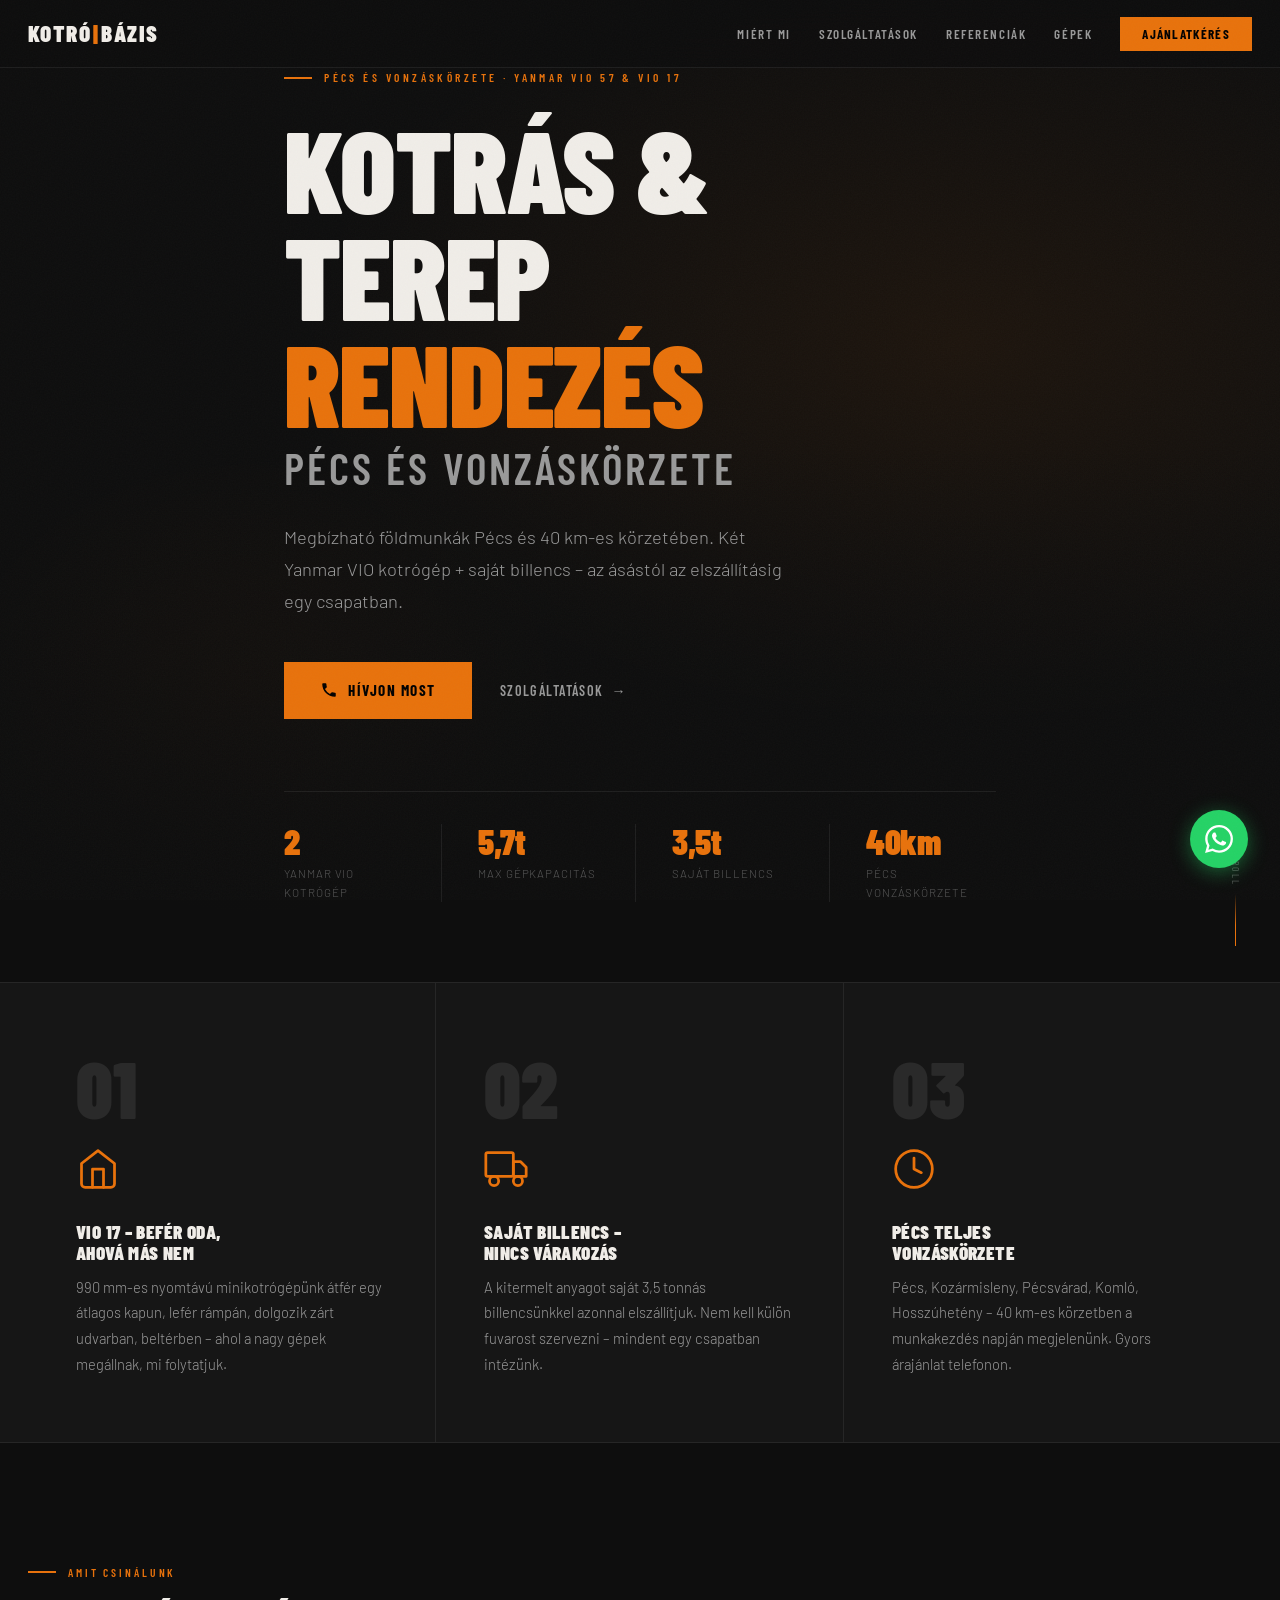
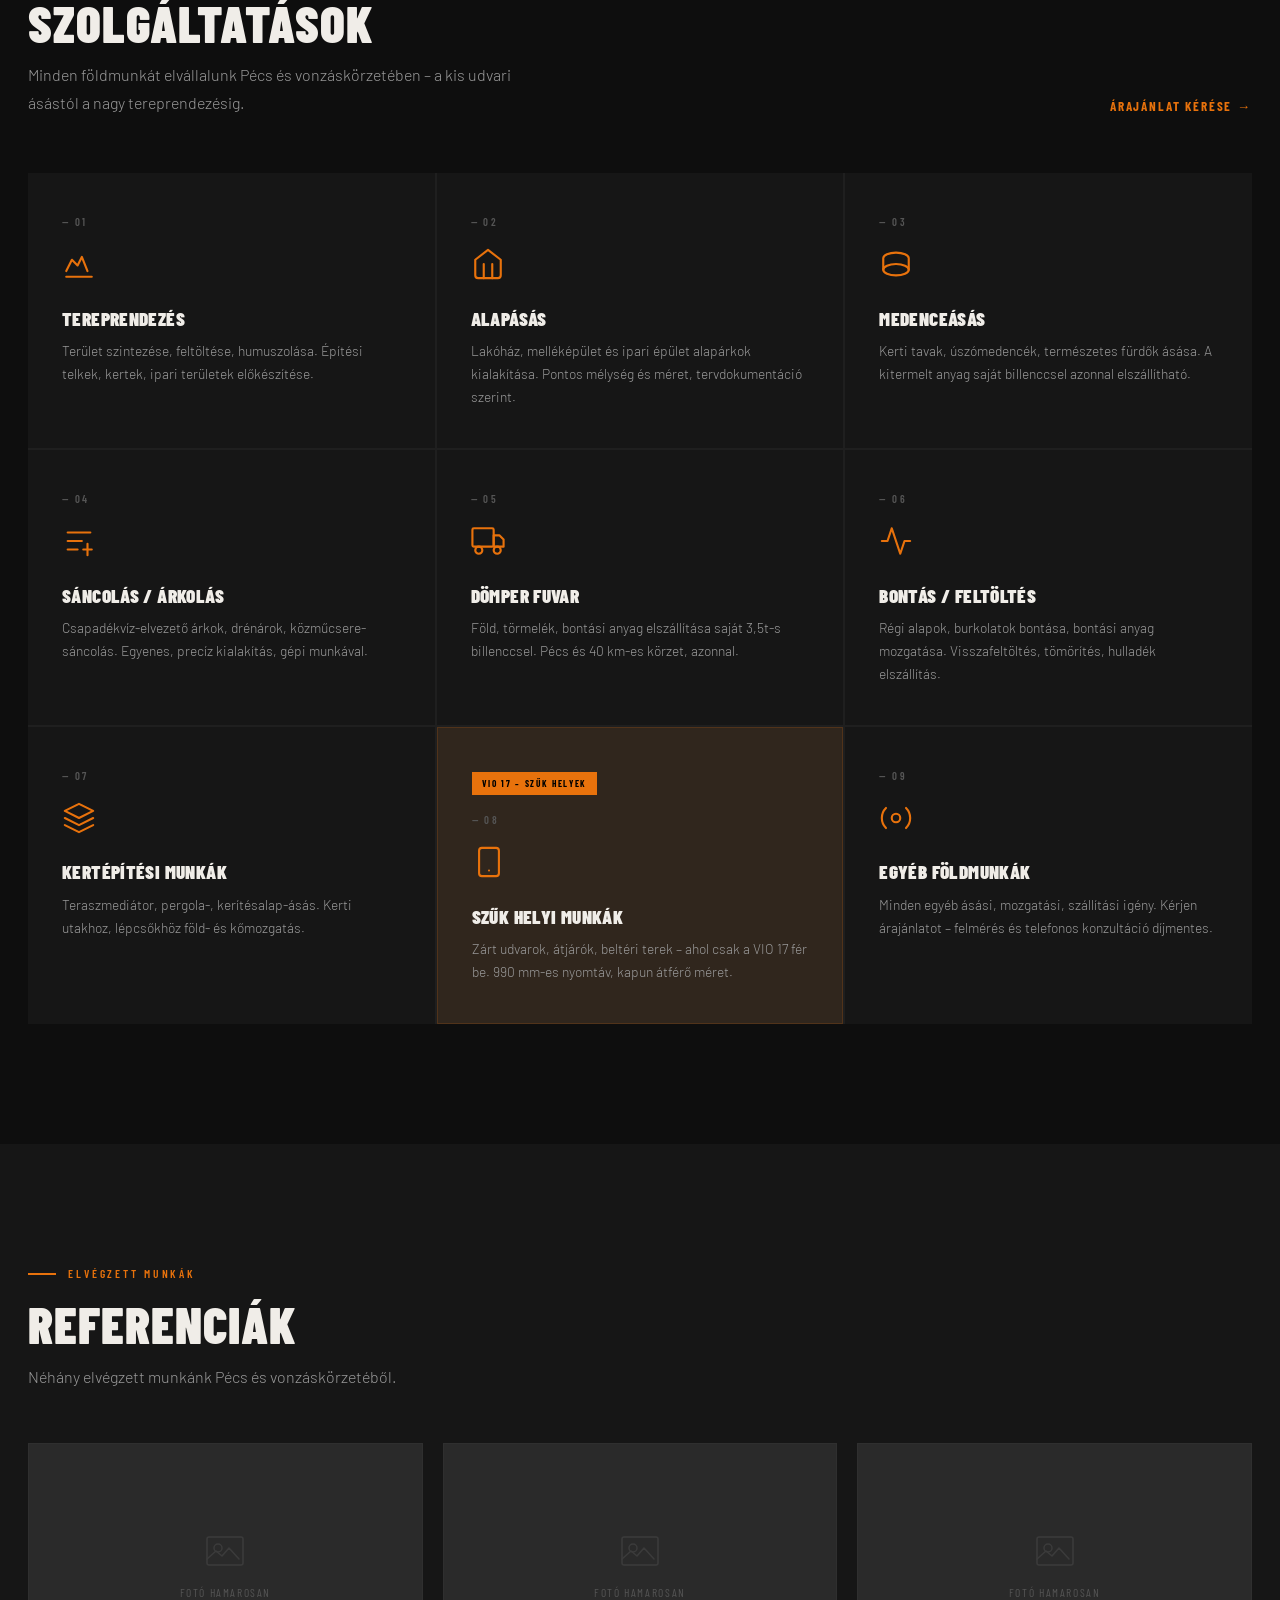
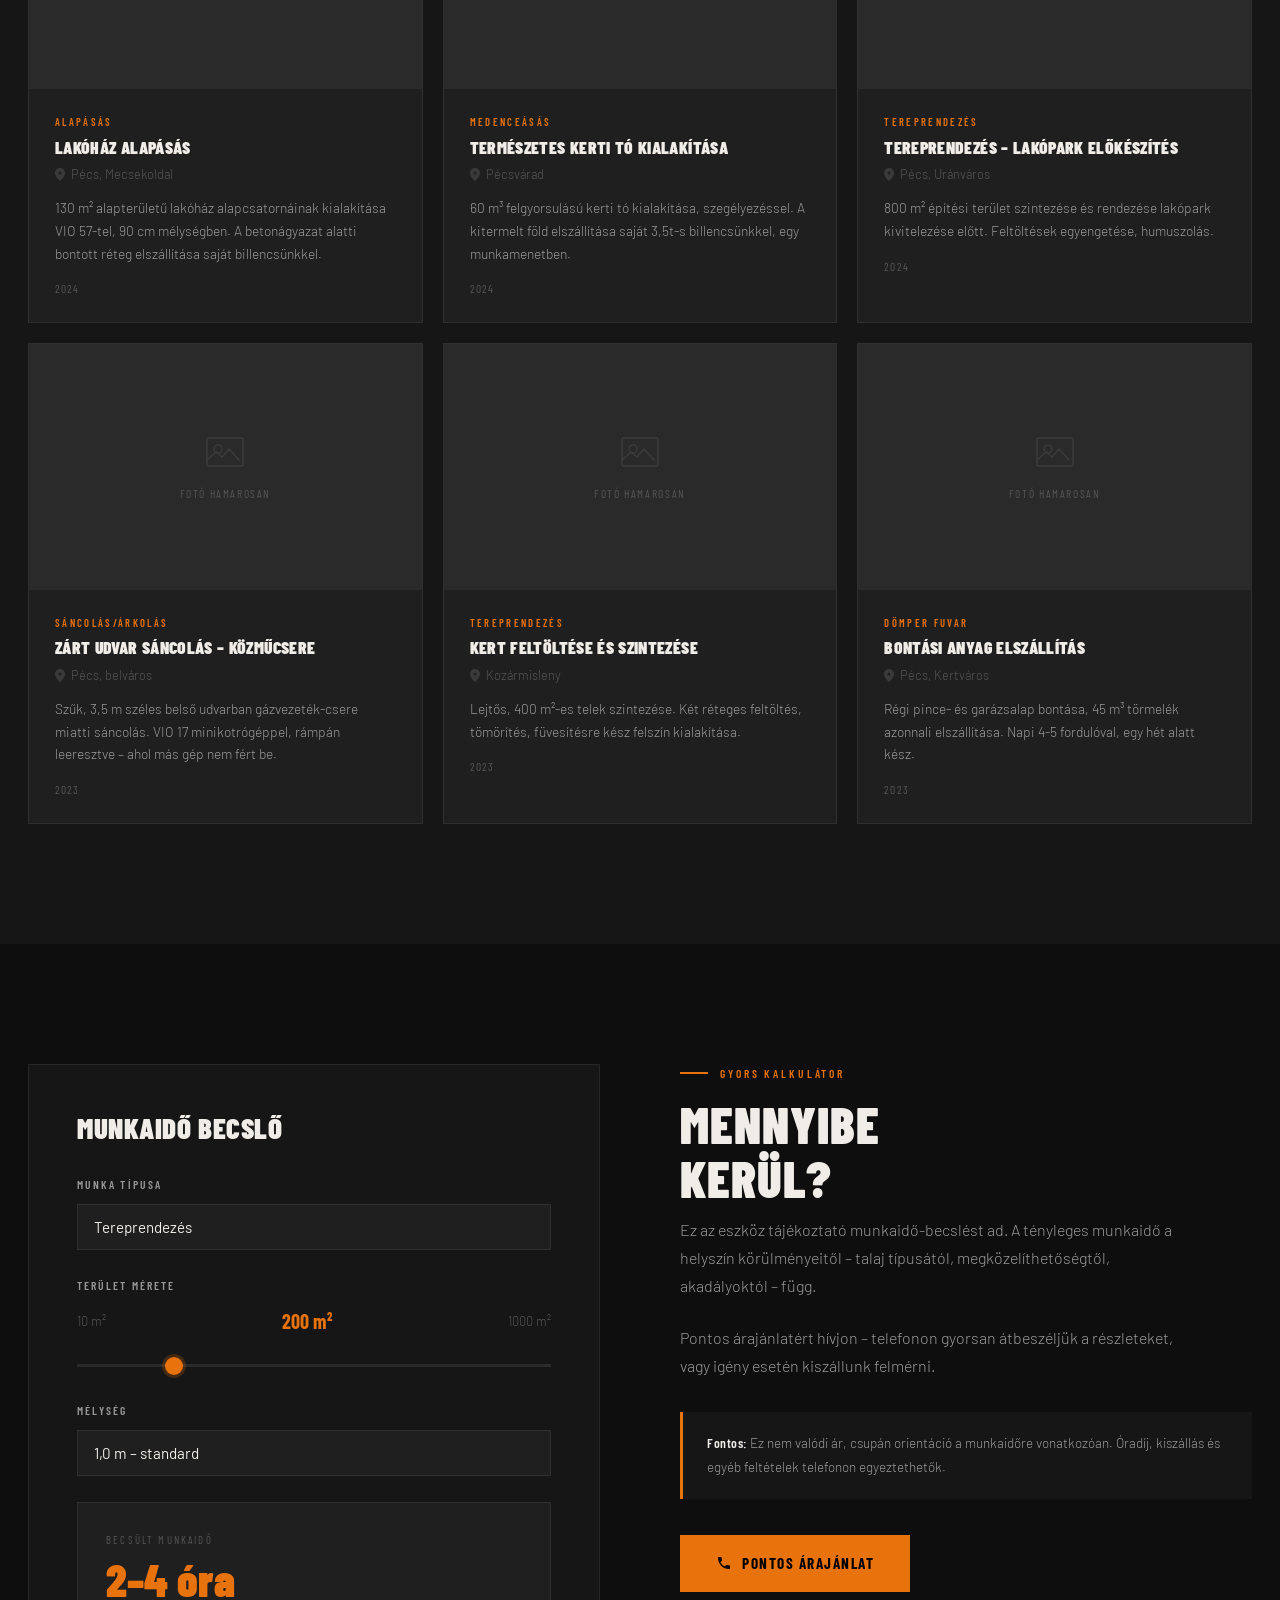
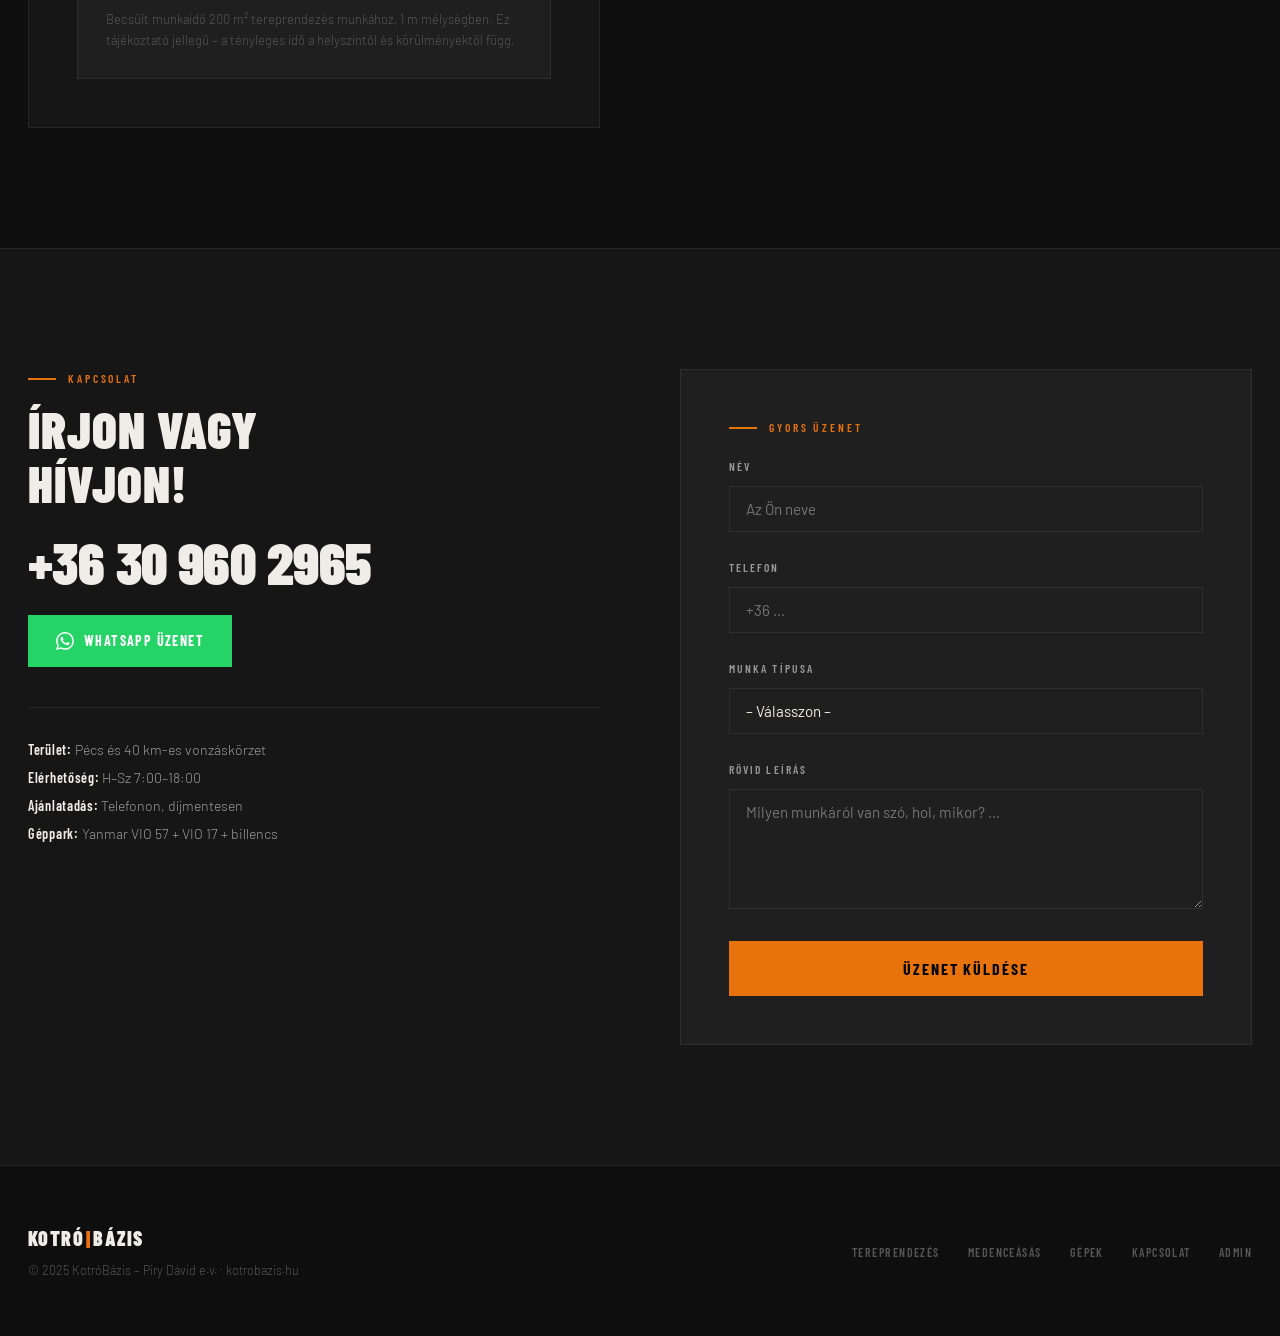
==== index.html @ 0a7df242 "initial" ====
<!DOCTYPE html>
<html lang="hu">
<head>
  <meta charset="UTF-8">
  <meta name="viewport" content="width=device-width, initial-scale=1.0">
  <title>KotróBázis – Földmunkák Pécs | Kotrás, Tereprendezés, Medenceásás</title>
  <meta name="description" content="KotróBázis – megbízható földmunkák Pécs és vonzáskörzetében. Kotrás, tereprendezés, medenceásás, alapásás Yanmar VIO 57 és VIO 17 géppel. Hívjon: +36 30 960 2965">
  <meta property="og:title" content="KotróBázis – Földmunkák Pécs">
  <meta property="og:description" content="Megbízható kotrás, tereprendezés és medenceásás Pécs és vonzáskörzetében. Saját gépparkkal, azonnali elszállítással.">
  <meta property="og:type" content="website">
  <meta property="og:url" content="https://kotrobazis.hu/">
  <link rel="canonical" href="https://kotrobazis.hu/">
  <link rel="stylesheet" href="css/style.css">
  <!-- JSON-LD LocalBusiness -->
  <script type="application/ld+json">
  {
    "@context": "https://schema.org",
    "@type": "LocalBusiness",
    "name": "KotróBázis",
    "description": "Megbízható földmunkák Pécs és vonzáskörzetében – kotrás, tereprendezés, medenceásás.",
    "url": "https://kotrobazis.hu",
    "telephone": "+36309602965",
    "email": "",
    "address": {
      "@type": "PostalAddress",
      "addressLocality": "Pécs",
      "addressCountry": "HU"
    },
    "areaServed": [
      { "@type": "City", "name": "Pécs" },
      { "@type": "City", "name": "Kozármisleny" },
      { "@type": "City", "name": "Pécsvárad" },
      { "@type": "City", "name": "Komló" }
    ],
    "priceRange": "$$",
    "openingHoursSpecification": {
      "@type": "OpeningHoursSpecification",
      "dayOfWeek": ["Monday","Tuesday","Wednesday","Thursday","Friday","Saturday"],
      "opens": "07:00",
      "closes": "18:00"
    }
  }
  </script>
</head>
<body>

<!-- ══ FLOATING WHATSAPP ══════════════════ -->
<a href="https://wa.me/36309602965" class="wa-float" target="_blank" rel="noopener" aria-label="WhatsApp üzenet">
  <svg viewBox="0 0 24 24" xmlns="http://www.w3.org/2000/svg">
    <path d="M17.472 14.382c-.297-.149-1.758-.867-2.03-.967-.273-.099-.471-.148-.67.15-.197.297-.767.966-.94 1.164-.173.199-.347.223-.644.075-.297-.15-1.255-.463-2.39-1.475-.883-.788-1.48-1.761-1.653-2.059-.173-.297-.018-.458.13-.606.134-.133.298-.347.446-.52.149-.174.198-.298.298-.497.099-.198.05-.371-.025-.52-.075-.149-.669-1.612-.916-2.207-.242-.579-.487-.5-.669-.51-.173-.008-.371-.01-.57-.01-.198 0-.52.074-.792.372-.272.297-1.04 1.016-1.04 2.479 0 1.462 1.065 2.875 1.213 3.074.149.198 2.096 3.2 5.077 4.487.709.306 1.262.489 1.694.625.712.227 1.36.195 1.871.118.571-.085 1.758-.719 2.006-1.413.248-.694.248-1.289.173-1.413-.074-.124-.272-.198-.57-.347m-5.421 7.403h-.004a9.87 9.87 0 01-5.031-1.378l-.361-.214-3.741.982.998-3.648-.235-.374a9.86 9.86 0 01-1.51-5.26c.001-5.45 4.436-9.884 9.888-9.884 2.64 0 5.122 1.03 6.988 2.898a9.825 9.825 0 012.893 6.994c-.003 5.45-4.437 9.884-9.885 9.884m8.413-18.297A11.815 11.815 0 0012.05 0C5.495 0 .16 5.335.157 11.892c0 2.096.547 4.142 1.588 5.945L.057 24l6.305-1.654a11.882 11.882 0 005.683 1.448h.005c6.554 0 11.89-5.335 11.893-11.893a11.821 11.821 0 00-3.48-8.413z"/>
  </svg>
</a>

<!-- ══ NAV ════════════════════════════════ -->
<nav class="nav" role="navigation">
  <div class="container nav__inner">
    <a href="index.html" class="nav__logo">KOTRÓ<span class="sep">|</span>BÁZIS</a>
    <ul class="nav__links">
      <li><a href="#miertmi">Miért mi</a></li>
      <li><a href="#szolgaltatasok">Szolgáltatások</a></li>
      <li><a href="#referenciak">Referenciák</a></li>
      <li><a href="gepek.html">Gépek</a></li>
      <li><a href="#kapcsolat" class="nav__cta">Ajánlatkérés</a></li>
    </ul>
    <button class="nav__burger" aria-label="Menü" aria-expanded="false">
      <span></span><span></span><span></span>
    </button>
  </div>
</nav>
<nav class="nav__mobile" aria-label="Mobilmenü">
  <a href="#miertmi">Miért mi</a>
  <a href="#szolgaltatasok">Szolgáltatások</a>
  <a href="#referenciak">Referenciák</a>
  <a href="gepek.html">Gépek</a>
  <a href="#kapcsolat" style="color:var(--orange)">Ajánlatkérés →</a>
</nav>

<!-- ══ HERO ═══════════════════════════════ -->
<section class="hero" id="hero">
  <div class="hero__bg"></div>
  <div class="hero__fade"></div>
  <div class="container">
    <div class="hero__content">
      <p class="hero__eyebrow">Pécs és vonzáskörzete · Yanmar VIO 57 &amp; VIO 17</p>
      <h1 class="hero__title">
        KOTRÁS &amp;<br>TEREP<em>RENDEZÉS</em>
        <span style="display:block;font-size:.38em;letter-spacing:.07em;color:var(--text-muted);margin-top:12px;font-weight:600">Pécs és vonzáskörzete</span>
      </h1>
      <p class="hero__sub">Megbízható földmunkák Pécs és 40 km-es körzetében. Két Yanmar VIO kotrógép + saját billencs – az ásástól az elszállításig egy csapatban.</p>
      <div class="hero__actions">
        <a href="tel:+36309602965" class="btn-primary">
          <svg width="18" height="18" viewBox="0 0 24 24" fill="currentColor"><path d="M6.62 10.79a15.053 15.053 0 006.59 6.59l2.2-2.2c.27-.27.67-.36 1.02-.24 1.12.37 2.33.57 3.57.57.55 0 1 .45 1 1V20c0 .55-.45 1-1 1-9.39 0-17-7.61-17-17 0-.55.45-1 1-1h3.5c.55 0 1 .45 1 1 0 1.25.2 2.45.57 3.57.11.35.03.74-.25 1.02l-2.2 2.2z"/></svg>
          Hívjon most
        </a>
        <a href="#szolgaltatasok" class="btn-ghost">Szolgáltatások <span class="arr">→</span></a>
      </div>
    </div>
    <div class="hero__stats reveal">
      <div class="hero__stat">
        <div class="hero__stat-val">2</div>
        <div class="hero__stat-label">Yanmar VIO kotrógép</div>
      </div>
      <div class="hero__stat">
        <div class="hero__stat-val">5,7t</div>
        <div class="hero__stat-label">Max gépkapacitás</div>
      </div>
      <div class="hero__stat">
        <div class="hero__stat-val">3,5t</div>
        <div class="hero__stat-label">Saját billencs</div>
      </div>
      <div class="hero__stat">
        <div class="hero__stat-val">40km</div>
        <div class="hero__stat-label">Pécs vonzáskörzete</div>
      </div>
    </div>
  </div>
  <div class="scroll-ind">
    <span class="scroll-ind__txt">Scroll</span>
    <div class="scroll-ind__line"></div>
  </div>
</section>

<!-- ══ MIÉRT MI ═══════════════════════════ -->
<section class="why" id="miertmi">
  <div class="container">
    <div class="why__grid">

      <div class="why__item reveal">
        <div class="why__accent"></div>
        <div class="why__num">01</div>
        <svg class="why__icon" viewBox="0 0 24 24" fill="none" stroke="currentColor" stroke-width="1.5" stroke-linecap="round" stroke-linejoin="round">
          <path d="M3 9l9-7 9 7v11a2 2 0 01-2 2H5a2 2 0 01-2-2z"/><polyline points="9 22 9 12 15 12 15 22"/>
        </svg>
        <h3 class="why__title">VIO 17 – befér oda,<br>ahová más nem</h3>
        <p class="why__text">990 mm-es nyomtávú minikotrógépünk átfér egy átlagos kapun, lefér rámpán, dolgozik zárt udvarban, beltérben – ahol a nagy gépek megállnak, mi folytatjuk.</p>
      </div>

      <div class="why__item reveal delay-2">
        <div class="why__accent"></div>
        <div class="why__num">02</div>
        <svg class="why__icon" viewBox="0 0 24 24" fill="none" stroke="currentColor" stroke-width="1.5" stroke-linecap="round" stroke-linejoin="round">
          <rect x="1" y="3" width="15" height="13" rx="1"/><path d="M16 8h4l3 3v5h-7V8z"/><circle cx="5.5" cy="18.5" r="2.5"/><circle cx="18.5" cy="18.5" r="2.5"/>
        </svg>
        <h3 class="why__title">Saját billencs –<br>nincs várakozás</h3>
        <p class="why__text">A kitermelt anyagot saját 3,5 tonnás billencsünkkel azonnal elszállítjuk. Nem kell külön fuvarost szervezni – mindent egy csapatban intézünk.</p>
      </div>

      <div class="why__item reveal delay-3">
        <div class="why__accent"></div>
        <div class="why__num">03</div>
        <svg class="why__icon" viewBox="0 0 24 24" fill="none" stroke="currentColor" stroke-width="1.5" stroke-linecap="round" stroke-linejoin="round">
          <circle cx="12" cy="12" r="10"/><polyline points="12 6 12 12 16 14"/>
        </svg>
        <h3 class="why__title">Pécs teljes<br>vonzáskörzete</h3>
        <p class="why__text">Pécs, Kozármisleny, Pécsvárad, Komló, Hosszúhetény – 40 km-es körzetben a munkakezdés napján megjelenünk. Gyors árajánlat telefonon.</p>
      </div>

    </div>
  </div>
</section>

<!-- ══ SZOLGÁLTATÁSOK ══════════════════════ -->
<section class="services" id="szolgaltatasok">
  <div class="container">
    <div class="services__head">
      <div>
        <p class="eyebrow">Amit csinálunk</p>
        <h2 class="section-title">Szolgáltatások</h2>
        <p class="section-sub">Minden földmunkát elvállalunk Pécs és vonzáskörzetében – a kis udvari ásástól a nagy tereprendezésig.</p>
      </div>
      <a href="#kapcsolat" class="link-arrow">Árajánlat kérése →</a>
    </div>
    <div class="services__grid">

      <!-- 1 -->
      <div class="svc-card reveal delay-1">
        <div class="svc-num">— 01</div>
        <svg class="svc-icon" viewBox="0 0 24 24" fill="none" stroke="currentColor" stroke-width="1.5" stroke-linecap="round" stroke-linejoin="round">
          <path d="M3 17l4-8 4 4 3-6 4 10"/><line x1="3" y1="21" x2="21" y2="21"/>
        </svg>
        <h3 class="svc-title"><a href="tereprendezes.html" style="text-decoration:none;color:inherit">Tereprendezés</a></h3>
        <p class="svc-desc">Terület szintezése, feltöltése, humuszolása. Építési telkek, kertek, ipari területek előkészítése.</p>
      </div>

      <!-- 2 -->
      <div class="svc-card reveal delay-2">
        <div class="svc-num">— 02</div>
        <svg class="svc-icon" viewBox="0 0 24 24" fill="none" stroke="currentColor" stroke-width="1.5" stroke-linecap="round" stroke-linejoin="round">
          <path d="M3 9l9-7 9 7v11a2 2 0 01-2 2H5a2 2 0 01-2-2z"/>
          <line x1="9" y1="22" x2="9" y2="12"/><line x1="15" y1="22" x2="15" y2="12"/>
        </svg>
        <h3 class="svc-title">Alapásás</h3>
        <p class="svc-desc">Lakóház, melléképület és ipari épület alapárkok kialakítása. Pontos mélység és méret, tervdokumentáció szerint.</p>
      </div>

      <!-- 3 -->
      <div class="svc-card reveal delay-3">
        <div class="svc-num">— 03</div>
        <svg class="svc-icon" viewBox="0 0 24 24" fill="none" stroke="currentColor" stroke-width="1.5" stroke-linecap="round" stroke-linejoin="round">
          <ellipse cx="12" cy="16" rx="9" ry="4"/>
          <path d="M3 16V8c0-2.21 4.03-4 9-4s9 1.79 9 4v8"/>
        </svg>
        <h3 class="svc-title"><a href="medenceasas.html" style="text-decoration:none;color:inherit">Medenceásás</a></h3>
        <p class="svc-desc">Kerti tavak, úszómedencék, természetes fürdők ásása. A kitermelt anyag saját billenccsel azonnal elszállítható.</p>
      </div>

      <!-- 4 -->
      <div class="svc-card reveal delay-1">
        <div class="svc-num">— 04</div>
        <svg class="svc-icon" viewBox="0 0 24 24" fill="none" stroke="currentColor" stroke-width="1.5" stroke-linecap="round" stroke-linejoin="round">
          <path d="M4 6h16M4 12h10M4 18h7"/>
          <line x1="18" y1="14" x2="18" y2="22"/>
          <line x1="15" y1="18" x2="21" y2="18"/>
        </svg>
        <h3 class="svc-title">Sáncolás / árkolás</h3>
        <p class="svc-desc">Csapadékvíz-elvezető árkok, drénárok, közműcsere-sáncolás. Egyenes, precíz kialakítás, gépi munkával.</p>
      </div>

      <!-- 5 -->
      <div class="svc-card reveal delay-2">
        <div class="svc-num">— 05</div>
        <svg class="svc-icon" viewBox="0 0 24 24" fill="none" stroke="currentColor" stroke-width="1.5" stroke-linecap="round" stroke-linejoin="round">
          <rect x="1" y="3" width="15" height="13" rx="1"/>
          <path d="M16 8h4l3 3v5h-7V8z"/>
          <circle cx="5.5" cy="18.5" r="2.5"/>
          <circle cx="18.5" cy="18.5" r="2.5"/>
        </svg>
        <h3 class="svc-title">Dömper fuvar</h3>
        <p class="svc-desc">Föld, törmelék, bontási anyag elszállítása saját 3,5t-s billenccsel. Pécs és 40 km-es körzet, azonnal.</p>
      </div>

      <!-- 6 -->
      <div class="svc-card reveal delay-3">
        <div class="svc-num">— 06</div>
        <svg class="svc-icon" viewBox="0 0 24 24" fill="none" stroke="currentColor" stroke-width="1.5" stroke-linecap="round" stroke-linejoin="round">
          <polyline points="22 12 18 12 15 21 9 3 6 12 2 12"/>
        </svg>
        <h3 class="svc-title">Bontás / feltöltés</h3>
        <p class="svc-desc">Régi alapok, burkolatok bontása, bontási anyag mozgatása. Visszafeltöltés, tömörítés, hulladék elszállítás.</p>
      </div>

      <!-- 7 -->
      <div class="svc-card reveal delay-1">
        <div class="svc-num">— 07</div>
        <svg class="svc-icon" viewBox="0 0 24 24" fill="none" stroke="currentColor" stroke-width="1.5" stroke-linecap="round" stroke-linejoin="round">
          <path d="M12 2L2 7l10 5 10-5-10-5z"/>
          <path d="M2 17l10 5 10-5M2 12l10 5 10-5"/>
        </svg>
        <h3 class="svc-title">Kertépítési munkák</h3>
        <p class="svc-desc">Teraszmediátor, pergola-, kerítésalap-ásás. Kerti utakhoz, lépcsőkhöz föld- és kőmozgatás.</p>
      </div>

      <!-- 8 – KIEMELT -->
      <div class="svc-card svc-card--hl reveal delay-2">
        <div class="svc-badge">VIO 17 – szűk helyek</div>
        <div class="svc-num">— 08</div>
        <svg class="svc-icon" viewBox="0 0 24 24" fill="none" stroke="currentColor" stroke-width="1.5" stroke-linecap="round" stroke-linejoin="round">
          <rect x="5" y="2" width="14" height="20" rx="2"/>
          <line x1="12" y1="18" x2="12" y2="18"/>
        </svg>
        <h3 class="svc-title">Szűk helyi munkák</h3>
        <p class="svc-desc">Zárt udvarok, átjárók, beltéri terek – ahol csak a VIO 17 fér be. 990 mm-es nyomtáv, kapun átférő méret.</p>
      </div>

      <!-- 9 -->
      <div class="svc-card reveal delay-3">
        <div class="svc-num">— 09</div>
        <svg class="svc-icon" viewBox="0 0 24 24" fill="none" stroke="currentColor" stroke-width="1.5" stroke-linecap="round" stroke-linejoin="round">
          <circle cx="12" cy="12" r="3"/>
          <path d="M19.07 4.93a10 10 0 010 14.14M4.93 4.93a10 10 0 000 14.14"/>
        </svg>
        <h3 class="svc-title">Egyéb földmunkák</h3>
        <p class="svc-desc">Minden egyéb ásási, mozgatási, szállítási igény. Kérjen árajánlatot – felmérés és telefonos konzultáció díjmentes.</p>
      </div>

    </div>
  </div>
</section>

<!-- ══ REFERENCIÁK ════════════════════════ -->
<section class="refs" id="referenciak">
  <div class="container">
    <div class="refs__head">
      <div>
        <p class="eyebrow">Elvégzett munkák</p>
        <h2 class="section-title">Referenciák</h2>
        <p class="section-sub">Néhány elvégzett munkánk Pécs és vonzáskörzetéből.</p>
      </div>
    </div>
    <div class="refs__grid" id="ref-grid">
      <!-- JS tölti be a data/references.json alapján -->
    </div>
  </div>
</section>

<!-- ══ ÁRBECSLŐ ═══════════════════════════ -->
<section class="estimator" id="arbecslo">
  <div class="container">
    <div class="estimator__inner">
      <div class="estimator__form reveal">
        <h2 class="est-title">Munkaidő becslő</h2>
        <div class="form-group">
          <label class="form-label" for="est-type">Munka típusa</label>
          <select class="form-ctrl" id="est-type">
            <option>Tereprendezés</option>
            <option>Alapásás</option>
            <option>Medenceásás</option>
            <option>Sáncolás/árkolás</option>
            <option>Dömper fuvar</option>
            <option>Bontás/feltöltés</option>
            <option>Kertépítési munkák</option>
            <option>Szűk helyi munkák</option>
            <option>Egyéb földmunkák</option>
          </select>
        </div>
        <div class="form-group">
          <label class="form-label" for="est-area">Terület mérete</label>
          <div class="slider-row">
            <span style="font-size:.8rem;color:var(--text-dim);font-weight:300">10 m²</span>
            <span class="slider-val" id="est-area-val">200 m²</span>
            <span style="font-size:.8rem;color:var(--text-dim);font-weight:300">1000 m²</span>
          </div>
          <input type="range" id="est-area" min="10" max="1000" value="200" step="10">
        </div>
        <div class="form-group">
          <label class="form-label" for="est-depth">Mélység</label>
          <select class="form-ctrl" id="est-depth">
            <option value="0.5">0,5 m – sekély</option>
            <option value="1" selected>1,0 m – standard</option>
            <option value="1.5">1,5 m – közepes</option>
            <option value="2">2,0 m – mély</option>
            <option value="2.5">2,5 m – nagyon mély</option>
            <option value="3">3,0 m – maximum</option>
          </select>
        </div>
        <div class="est-result">
          <div class="est-result-lbl">Becsült munkaidő</div>
          <div class="est-result-val" id="est-result">–</div>
          <p class="est-result-note" id="est-note">Adja meg a paramétereket a becsléshez.</p>
        </div>
      </div>
      <div class="est-info reveal delay-2">
        <p class="eyebrow">Gyors kalkulátor</p>
        <h2 class="section-title">Mennyibe<br>kerül?</h2>
        <p class="section-sub" style="margin-bottom:24px">Ez az eszköz tájékoztató munkaidő-becslést ad. A tényleges munkaidő a helyszín körülményeitől – talaj típusától, megközelíthetőségtől, akadályoktól – függ.</p>
        <p class="section-sub">Pontos árajánlatért hívjon – telefonon gyorsan átbeszéljük a részleteket, vagy igény esetén kiszállunk felmérni.</p>
        <div class="est-disclaimer">
          <strong>Fontos:</strong> Ez nem valódi ár, csupán orientáció a munkaidőre vonatkozóan. Óradíj, kiszállás és egyéb feltételek telefonon egyeztethetők.
        </div>
        <div style="margin-top:36px">
          <a href="tel:+36309602965" class="btn-primary">
            <svg width="16" height="16" viewBox="0 0 24 24" fill="currentColor"><path d="M6.62 10.79a15.053 15.053 0 006.59 6.59l2.2-2.2c.27-.27.67-.36 1.02-.24 1.12.37 2.33.57 3.57.57.55 0 1 .45 1 1V20c0 .55-.45 1-1 1-9.39 0-17-7.61-17-17 0-.55.45-1 1-1h3.5c.55 0 1 .45 1 1 0 1.25.2 2.45.57 3.57.11.35.03.74-.25 1.02l-2.2 2.2z"/></svg>
            Pontos árajánlat
          </a>
        </div>
      </div>
    </div>
  </div>
</section>

<!-- ══ KAPCSOLAT ══════════════════════════ -->
<section class="contact" id="kapcsolat">
  <div class="container">
    <div class="contact__inner">
      <div class="reveal">
        <p class="eyebrow">Kapcsolat</p>
        <h2 class="section-title">Írjon vagy<br>hívjon!</h2>
        <a href="tel:+36309602965" class="contact__phone">+36 30 960 2965</a>
        <a href="https://wa.me/36309602965" class="contact__wa" target="_blank" rel="noopener">
          <svg width="18" height="18" viewBox="0 0 24 24" fill="currentColor"><path d="M17.472 14.382c-.297-.149-1.758-.867-2.03-.967-.273-.099-.471-.148-.67.15-.197.297-.767.966-.94 1.164-.173.199-.347.223-.644.075-.297-.15-1.255-.463-2.39-1.475-.883-.788-1.48-1.761-1.653-2.059-.173-.297-.018-.458.13-.606.134-.133.298-.347.446-.52.149-.174.198-.298.298-.497.099-.198.05-.371-.025-.52-.075-.149-.669-1.612-.916-2.207-.242-.579-.487-.5-.669-.51-.173-.008-.371-.01-.57-.01-.198 0-.52.074-.792.372-.272.297-1.04 1.016-1.04 2.479 0 1.462 1.065 2.875 1.213 3.074.149.198 2.096 3.2 5.077 4.487.709.306 1.262.489 1.694.625.712.227 1.36.195 1.871.118.571-.085 1.758-.719 2.006-1.413.248-.694.248-1.289.173-1.413-.074-.124-.272-.198-.57-.347m-5.421 7.403h-.004a9.87 9.87 0 01-5.031-1.378l-.361-.214-3.741.982.998-3.648-.235-.374a9.86 9.86 0 01-1.51-5.26c.001-5.45 4.436-9.884 9.888-9.884 2.64 0 5.122 1.03 6.988 2.898a9.825 9.825 0 012.893 6.994c-.003 5.45-4.437 9.884-9.885 9.884m8.413-18.297A11.815 11.815 0 0012.05 0C5.495 0 .16 5.335.157 11.892c0 2.096.547 4.142 1.588 5.945L.057 24l6.305-1.654a11.882 11.882 0 005.683 1.448h.005c6.554 0 11.89-5.335 11.893-11.893a11.821 11.821 0 00-3.48-8.413z"/></svg>
          WhatsApp üzenet
        </a>
        <div class="contact__meta">
          <strong>Terület:</strong> Pécs és 40 km-es vonzáskörzet<br>
          <strong>Elérhetőség:</strong> H–Sz 7:00–18:00<br>
          <strong>Ajánlatadás:</strong> Telefonon, díjmentesen<br>
          <strong>Géppark:</strong> Yanmar VIO 57 + VIO 17 + billencs
        </div>
      </div>
      <div class="contact__form reveal delay-2">
        <p class="eyebrow" style="margin-bottom:20px">Gyors üzenet</p>
        <form id="contact-form" novalidate>
          <div class="form-group">
            <label class="form-label" for="cn">Név</label>
            <input class="form-ctrl" type="text" id="cn" name="name" placeholder="Az Ön neve" required>
          </div>
          <div class="form-group">
            <label class="form-label" for="cp">Telefon</label>
            <input class="form-ctrl" type="tel" id="cp" name="phone" placeholder="+36 …" required>
          </div>
          <div class="form-group">
            <label class="form-label" for="ct">Munka típusa</label>
            <select class="form-ctrl" id="ct" name="type">
              <option value="">– Válasszon –</option>
              <option>Tereprendezés</option>
              <option>Alapásás</option>
              <option>Medenceásás</option>
              <option>Sáncolás/árkolás</option>
              <option>Dömper fuvar</option>
              <option>Bontás/feltöltés</option>
              <option>Kertépítési munkák</option>
              <option>Szűk helyi munkák</option>
              <option>Egyéb</option>
            </select>
          </div>
          <div class="form-group">
            <label class="form-label" for="cd">Rövid leírás</label>
            <textarea class="form-ctrl" id="cd" name="desc" rows="4" placeholder="Milyen munkáról van szó, hol, mikor? …"></textarea>
          </div>
          <button type="submit" class="btn-submit">Üzenet küldése</button>
        </form>
      </div>
    </div>
  </div>
</section>

<!-- ══ FOOTER ═════════════════════════════ -->
<footer class="footer">
  <div class="container footer__inner">
    <div>
      <div class="footer__logo">KOTRÓ<span class="sep">|</span>BÁZIS</div>
      <div class="footer__copy">© 2025 KotróBázis – Piry Dávid e.v. · kotrobazis.hu</div>
    </div>
    <ul class="footer__links">
      <li><a href="tereprendezes.html">Tereprendezés</a></li>
      <li><a href="medenceasas.html">Medenceásás</a></li>
      <li><a href="gepek.html">Gépek</a></li>
      <li><a href="#kapcsolat">Kapcsolat</a></li>
      <li><a href="admin/">Admin</a></li>
    </ul>
  </div>
</footer>

<script src="js/main.js"></script>
</body>
</html>
---- css/style.css ----
/* ═══════════════════════════════════════════
   KotróBázis – style.css
   Dark industrial theme · Orange accent
═══════════════════════════════════════════ */

@import url('https://fonts.googleapis.com/css2?family=Barlow+Condensed:wght@300;400;600;700;900&family=Barlow:wght@300;400;500;600&display=swap');

/* ── Variables ─────────────────────────── */
:root {
  --orange:        #E8720C;
  --orange-dark:   #B85A0A;
  --orange-dim:    rgba(232, 114, 12, 0.12);
  --orange-glow:   rgba(232, 114, 12, 0.28);
  --dark:          #0E0E0E;
  --dark2:         #161616;
  --dark3:         #1F1F1F;
  --dark4:         #2A2A2A;
  --dark5:         #363636;
  --text:          #F0EDE8;
  --text-muted:    #999;
  --text-dim:      #555;
  --border:        rgba(255, 255, 255, 0.07);
  --border-hov:    rgba(255, 255, 255, 0.13);
  --green:         #2D9B6F;
  --red:           #E05252;
  --font-d:        'Barlow Condensed', sans-serif;
  --font-b:        'Barlow', sans-serif;
  --radius:        3px;
  --trans:         0.22s ease;
  --trans-s:       0.38s ease;
  --nav-h:         68px;
  --max-w:         1280px;
  --gap-section:   120px;
}

/* ── Reset ──────────────────────────────── */
*, *::before, *::after { box-sizing: border-box; margin: 0; padding: 0; }
html { scroll-behavior: smooth; }
body {
  font-family: var(--font-b);
  font-weight: 400;
  background: var(--dark);
  color: var(--text);
  line-height: 1.65;
  -webkit-font-smoothing: antialiased;
  overflow-x: hidden;
  position: relative;
}

/* Noise texture overlay */
body::after {
  content: '';
  position: fixed;
  inset: 0;
  pointer-events: none;
  z-index: 99999;
  opacity: 0.028;
  background-image: url("data:image/svg+xml,%3Csvg xmlns='http://www.w3.org/2000/svg' width='300' height='300'%3E%3Cfilter id='n'%3E%3CfeTurbulence type='fractalNoise' baseFrequency='0.72' numOctaves='4' stitchTiles='stitch'/%3E%3C/filter%3E%3Crect width='300' height='300' filter='url(%23n)'/%3E%3C/svg%3E");
}

/* ── Typography ─────────────────────────── */
h1, h2, h3, h4 {
  font-family: var(--font-d);
  font-weight: 900;
  text-transform: uppercase;
  line-height: 1.05;
  letter-spacing: 0.02em;
}
a { color: inherit; text-decoration: none; }
img { display: block; max-width: 100%; }
button { cursor: pointer; font-family: var(--font-b); border: none; }
input, select, textarea { font-family: var(--font-b); }
ul { list-style: none; }

/* ── Layout ─────────────────────────────── */
.container {
  max-width: var(--max-w);
  margin: 0 auto;
  padding: 0 28px;
}
section { padding: var(--gap-section) 0; }

/* ── Shared atoms ───────────────────────── */
.eyebrow {
  display: flex;
  align-items: center;
  gap: 12px;
  font-family: var(--font-d);
  font-weight: 600;
  font-size: 0.72rem;
  letter-spacing: 0.25em;
  text-transform: uppercase;
  color: var(--orange);
  margin-bottom: 14px;
}
.eyebrow::before {
  content: '';
  display: block;
  width: 28px;
  height: 2px;
  background: var(--orange);
  flex-shrink: 0;
}
.section-title {
  font-size: clamp(2rem, 4vw, 3.2rem);
  margin-bottom: 12px;
}
.section-sub {
  font-weight: 300;
  color: var(--text-muted);
  font-size: 1rem;
  max-width: 520px;
  line-height: 1.75;
}
.link-arrow {
  font-family: var(--font-d);
  font-weight: 700;
  font-size: 0.82rem;
  letter-spacing: 0.14em;
  text-transform: uppercase;
  color: var(--orange);
  display: inline-flex;
  align-items: center;
  gap: 8px;
  transition: gap var(--trans);
}
.link-arrow:hover { gap: 14px; }
.orange { color: var(--orange); }

/* ── Buttons ─────────────────────────────── */
.btn-primary {
  display: inline-flex;
  align-items: center;
  gap: 10px;
  background: var(--orange);
  color: #000;
  font-family: var(--font-d);
  font-weight: 700;
  font-size: 0.95rem;
  letter-spacing: 0.1em;
  text-transform: uppercase;
  padding: 16px 36px;
  transition: background var(--trans), transform var(--trans), box-shadow var(--trans);
  border: none;
}
.btn-primary:hover {
  background: var(--orange-dark);
  transform: translateY(-2px);
  box-shadow: 0 8px 28px var(--orange-glow);
}
.btn-ghost {
  display: inline-flex;
  align-items: center;
  gap: 8px;
  color: var(--text-muted);
  font-family: var(--font-d);
  font-weight: 600;
  font-size: 0.88rem;
  letter-spacing: 0.1em;
  text-transform: uppercase;
  transition: color var(--trans);
  background: none;
}
.btn-ghost:hover { color: var(--text); }
.btn-ghost .arr { transition: transform var(--trans); }
.btn-ghost:hover .arr { transform: translateX(5px); }

/* ═══════════════════════════════════════════
   NAVIGATION
═══════════════════════════════════════════ */
.nav {
  position: fixed;
  top: 0; left: 0; right: 0;
  z-index: 1000;
  height: var(--nav-h);
  backdrop-filter: blur(18px) saturate(1.6);
  -webkit-backdrop-filter: blur(18px) saturate(1.6);
  background: rgba(14, 14, 14, 0.82);
  border-bottom: 1px solid var(--border);
  transition: background var(--trans);
}
.nav.scrolled { background: rgba(14, 14, 14, 0.97); }
.nav__inner {
  height: 100%;
  display: flex;
  align-items: center;
  justify-content: space-between;
  gap: 40px;
}
.nav__logo {
  font-family: var(--font-d);
  font-weight: 900;
  font-size: 1.45rem;
  letter-spacing: 0.06em;
  text-transform: uppercase;
  flex-shrink: 0;
}
.nav__logo .sep { color: var(--orange); margin: 0 2px; }
.nav__links {
  display: flex;
  align-items: center;
  gap: 28px;
}
.nav__links a {
  font-family: var(--font-d);
  font-weight: 600;
  font-size: 0.82rem;
  letter-spacing: 0.12em;
  text-transform: uppercase;
  color: var(--text-muted);
  transition: color var(--trans);
  position: relative;
  padding-bottom: 2px;
}
.nav__links a::after {
  content: '';
  position: absolute;
  bottom: -2px; left: 0;
  width: 0; height: 2px;
  background: var(--orange);
  transition: width var(--trans);
}
.nav__links a:hover,
.nav__links a.active { color: var(--text); }
.nav__links a:hover::after,
.nav__links a.active::after { width: 100%; }
.nav__cta {
  background: var(--orange);
  color: #000 !important;
  padding: 9px 22px !important;
  font-family: var(--font-d) !important;
  font-weight: 700 !important;
  letter-spacing: 0.1em !important;
  transition: background var(--trans) !important;
}
.nav__cta:hover { background: var(--orange-dark) !important; }
.nav__cta::after { display: none !important; }

/* Hamburger */
.nav__burger {
  display: none;
  flex-direction: column;
  gap: 5px;
  background: none;
  border: none;
  padding: 4px;
  cursor: pointer;
}
.nav__burger span {
  display: block;
  width: 24px; height: 2px;
  background: var(--text);
  border-radius: 2px;
  transition: var(--trans);
}
.nav__burger.open span:nth-child(1) { transform: rotate(45deg) translate(5px, 5px); }
.nav__burger.open span:nth-child(2) { opacity: 0; transform: scaleX(0); }
.nav__burger.open span:nth-child(3) { transform: rotate(-45deg) translate(5px, -5px); }

/* Mobile drawer */
.nav__mobile {
  display: none;
  position: fixed;
  top: var(--nav-h); left: 0; right: 0;
  background: var(--dark2);
  border-bottom: 1px solid var(--border);
  padding: 24px 28px 32px;
  flex-direction: column;
  gap: 4px;
  z-index: 999;
  box-shadow: 0 16px 40px rgba(0,0,0,0.6);
}
.nav__mobile.open { display: flex; }
.nav__mobile a {
  font-family: var(--font-d);
  font-weight: 700;
  font-size: 1.15rem;
  letter-spacing: 0.1em;
  text-transform: uppercase;
  color: var(--text-muted);
  padding: 12px 0;
  border-bottom: 1px solid var(--border);
  transition: color var(--trans);
}
.nav__mobile a:last-child { border-bottom: none; }
.nav__mobile a:hover { color: var(--orange); }

/* ═══════════════════════════════════════════
   HERO
═══════════════════════════════════════════ */
.hero {
  position: relative;
  min-height: 100vh;
  min-height: 100svh;
  display: flex;
  flex-direction: column;
  justify-content: flex-end;
  padding-top: var(--nav-h);
  padding-bottom: 80px;
  overflow: hidden;
}
/* Diagonal hatching */
.hero::before {
  content: '';
  position: absolute;
  inset: 0;
  pointer-events: none;
  background: repeating-linear-gradient(
    -52deg,
    transparent 0px, transparent 70px,
    rgba(232, 114, 12, 0.028) 70px, rgba(232, 114, 12, 0.028) 71px
  );
}
/* Radial orange gradient */
.hero__bg {
  position: absolute;
  inset: 0;
  background:
    radial-gradient(ellipse 80% 60% at 75% 35%, rgba(232, 114, 12, 0.07) 0%, transparent 65%),
    radial-gradient(ellipse 40% 40% at 20% 70%, rgba(232, 114, 12, 0.04) 0%, transparent 60%),
    var(--dark);
}
/* Bottom fade */
.hero__fade {
  position: absolute;
  bottom: 0; left: 0; right: 0;
  height: 55%;
  background: linear-gradient(to top, var(--dark) 0%, transparent 100%);
  pointer-events: none;
}
.hero__content {
  position: relative;
  z-index: 2;
  max-width: 860px;
}
.hero__eyebrow {
  display: flex;
  align-items: center;
  gap: 12px;
  font-family: var(--font-d);
  font-weight: 600;
  font-size: 0.72rem;
  letter-spacing: 0.3em;
  text-transform: uppercase;
  color: var(--orange);
  margin-bottom: 28px;
}
.hero__eyebrow::before {
  content: '';
  display: block;
  width: 28px; height: 2px;
  background: var(--orange);
}
.hero__title {
  font-size: clamp(3.8rem, 9vw, 7.5rem);
  line-height: 0.93;
  margin-bottom: 32px;
  letter-spacing: -0.01em;
}
.hero__title em {
  font-style: normal;
  color: var(--orange);
  display: block;
}
.hero__sub {
  font-weight: 300;
  font-size: clamp(1rem, 1.8vw, 1.15rem);
  color: var(--text-muted);
  max-width: 520px;
  line-height: 1.75;
  margin-bottom: 44px;
}
.hero__actions {
  display: flex;
  align-items: center;
  gap: 28px;
  flex-wrap: wrap;
}
/* Stats bar */
.hero__stats {
  position: relative;
  z-index: 2;
  display: flex;
  gap: 0;
  margin-top: 72px;
  padding-top: 32px;
  border-top: 1px solid var(--border);
  flex-wrap: wrap;
}
.hero__stat {
  flex: 1;
  min-width: 130px;
  padding-right: 36px;
  margin-right: 36px;
  border-right: 1px solid var(--border);
}
.hero__stat:last-child { border-right: none; margin-right: 0; padding-right: 0; }
.hero__stat-val {
  font-family: var(--font-d);
  font-weight: 900;
  font-size: 2.2rem;
  color: var(--orange);
  line-height: 1;
  margin-bottom: 5px;
  letter-spacing: -0.01em;
}
.hero__stat-label {
  font-size: 0.72rem;
  font-weight: 300;
  color: var(--text-dim);
  letter-spacing: 0.08em;
  text-transform: uppercase;
}
/* Scroll indicator */
.scroll-ind {
  position: absolute;
  bottom: 36px; right: 36px;
  z-index: 2;
  display: flex;
  flex-direction: column;
  align-items: center;
  gap: 8px;
}
.scroll-ind__txt {
  font-family: var(--font-d);
  font-size: 0.62rem;
  letter-spacing: 0.2em;
  text-transform: uppercase;
  color: var(--text-dim);
  writing-mode: vertical-rl;
}
.scroll-ind__line {
  width: 1px;
  height: 52px;
  background: linear-gradient(to bottom, transparent, var(--orange) 60%);
  animation: scrollLine 2.2s ease-in-out infinite;
}
@keyframes scrollLine {
  0%   { opacity: 0.2; transform: scaleY(0.3) translateY(-20px); }
  60%  { opacity: 1;   transform: scaleY(1)   translateY(0); }
  100% { opacity: 0;   transform: scaleY(1)   translateY(10px); }
}

/* ═══════════════════════════════════════════
   WHY US
═══════════════════════════════════════════ */
.why {
  background: var(--dark2);
  border-top: 1px solid var(--border);
  border-bottom: 1px solid var(--border);
  padding: 0;
}
.why__grid {
  display: grid;
  grid-template-columns: repeat(3, 1fr);
}
.why__item {
  padding: 64px 48px;
  border-right: 1px solid var(--border);
  position: relative;
  overflow: hidden;
  transition: background var(--trans);
}
.why__item:last-child { border-right: none; }
.why__item:hover { background: var(--dark3); }
.why__accent {
  position: absolute;
  top: 0; left: 0;
  width: 3px; height: 0;
  background: var(--orange);
  transition: height var(--trans-s);
}
.why__item:hover .why__accent { height: 100%; }
.why__icon {
  width: 44px; height: 44px;
  color: var(--orange);
  margin-bottom: 24px;
  flex-shrink: 0;
}
.why__num {
  font-family: var(--font-d);
  font-weight: 900;
  font-size: 5rem;
  color: var(--dark4);
  line-height: 1;
  margin-bottom: 20px;
  transition: color var(--trans-s);
  user-select: none;
}
.why__item:hover .why__num { color: rgba(232,114,12,0.08); }
.why__title {
  font-size: 1.2rem;
  margin-bottom: 12px;
  font-family: var(--font-d);
}
.why__text {
  font-weight: 300;
  color: var(--text-muted);
  font-size: 0.92rem;
  line-height: 1.75;
}

/* ═══════════════════════════════════════════
   SERVICES
═══════════════════════════════════════════ */
.services { background: var(--dark); }
.services__head {
  display: flex;
  justify-content: space-between;
  align-items: flex-end;
  margin-bottom: 56px;
  flex-wrap: wrap;
  gap: 24px;
}
.services__grid {
  display: grid;
  grid-template-columns: repeat(3, 1fr);
  gap: 2px;
  background: var(--border);
}
.svc-card {
  background: var(--dark2);
  padding: 40px 34px;
  position: relative;
  overflow: hidden;
  transition: background var(--trans);
}
.svc-card::after {
  content: '';
  position: absolute;
  bottom: 0; left: 0; right: 0;
  height: 3px;
  background: var(--orange);
  transform: scaleX(0);
  transform-origin: left;
  transition: transform var(--trans-s);
}
.svc-card:hover { background: var(--dark3); }
.svc-card:hover::after { transform: scaleX(1); }
.svc-card--hl {
  background: rgba(232, 114, 12, 0.08);
  border: 1px solid rgba(232, 114, 12, 0.18);
}
.svc-card--hl:hover { background: rgba(232, 114, 12, 0.14); }
.svc-badge {
  display: inline-block;
  background: var(--orange);
  color: #000;
  font-family: var(--font-d);
  font-weight: 700;
  font-size: 0.58rem;
  letter-spacing: 0.18em;
  text-transform: uppercase;
  padding: 4px 10px;
  margin-bottom: 16px;
}
.svc-num {
  font-family: var(--font-d);
  font-weight: 600;
  font-size: 0.68rem;
  letter-spacing: 0.22em;
  color: var(--text-dim);
  margin-bottom: 16px;
}
.svc-icon {
  width: 34px; height: 34px;
  color: var(--orange);
  margin-bottom: 20px;
}
.svc-title {
  font-size: 1.2rem;
  margin-bottom: 10px;
}
.svc-desc {
  font-size: 0.86rem;
  font-weight: 300;
  color: var(--text-muted);
  line-height: 1.68;
}

/* ═══════════════════════════════════════════
   REFERENCES
═══════════════════════════════════════════ */
.refs { background: var(--dark2); }
.refs__head {
  display: flex;
  justify-content: space-between;
  align-items: flex-end;
  margin-bottom: 52px;
  flex-wrap: wrap;
  gap: 24px;
}
.refs__grid {
  display: grid;
  grid-template-columns: repeat(auto-fit, minmax(340px, 1fr));
  gap: 20px;
}
.ref-card {
  background: var(--dark3);
  border: 1px solid var(--border);
  overflow: hidden;
  transition: border-color var(--trans), transform var(--trans-s);
}
.ref-card:hover {
  border-color: rgba(232, 114, 12, 0.32);
  transform: translateY(-5px);
}
.ref-card__img {
  aspect-ratio: 16 / 10;
  overflow: hidden;
  background: var(--dark4);
  position: relative;
}
.ref-card__img img { width: 100%; height: 100%; object-fit: cover; }
.ref-placeholder {
  width: 100%;
  height: 100%;
  display: flex;
  flex-direction: column;
  align-items: center;
  justify-content: center;
  gap: 12px;
  color: var(--text-dim);
  font-family: var(--font-d);
  font-size: 0.72rem;
  letter-spacing: 0.14em;
  text-transform: uppercase;
}
.ref-card__body { padding: 24px 26px; }
.ref-card__cat {
  font-family: var(--font-d);
  font-weight: 600;
  font-size: 0.66rem;
  letter-spacing: 0.22em;
  text-transform: uppercase;
  color: var(--orange);
  margin-bottom: 7px;
}
.ref-card__title {
  font-size: 1.1rem;
  margin-bottom: 8px;
}
.ref-card__loc {
  display: flex;
  align-items: center;
  gap: 6px;
  font-size: 0.8rem;
  font-weight: 300;
  color: var(--text-dim);
  margin-bottom: 12px;
}
.ref-card__desc {
  font-size: 0.86rem;
  font-weight: 300;
  color: var(--text-muted);
  line-height: 1.65;
}
.ref-card__year {
  margin-top: 14px;
  font-family: var(--font-d);
  font-size: 0.72rem;
  letter-spacing: 0.1em;
  color: var(--text-dim);
}
.refs__empty {
  grid-column: 1 / -1;
  display: flex;
  flex-direction: column;
  align-items: center;
  justify-content: center;
  padding: 80px 20px;
  gap: 16px;
  color: var(--text-dim);
  font-weight: 300;
  font-size: 0.9rem;
  text-align: center;
}

/* ═══════════════════════════════════════════
   PRICE ESTIMATOR
═══════════════════════════════════════════ */
.estimator { background: var(--dark); }
.estimator__inner {
  display: grid;
  grid-template-columns: 1fr 1fr;
  gap: 80px;
  align-items: start;
}
.estimator__form {
  background: var(--dark2);
  border: 1px solid var(--border);
  padding: 48px;
}
.est-title {
  font-size: 1.8rem;
  margin-bottom: 32px;
}
.form-group { margin-bottom: 26px; }
.form-label {
  display: block;
  font-family: var(--font-d);
  font-weight: 600;
  font-size: 0.72rem;
  letter-spacing: 0.18em;
  text-transform: uppercase;
  color: var(--text-muted);
  margin-bottom: 10px;
}
.form-ctrl {
  width: 100%;
  background: var(--dark3);
  border: 1px solid var(--border);
  color: var(--text);
  padding: 13px 16px;
  font-size: 0.95rem;
  outline: none;
  transition: border-color var(--trans);
  border-radius: 0;
}
.form-ctrl:focus { border-color: var(--orange); }
select.form-ctrl { appearance: none; cursor: pointer; }
.slider-row { display: flex; justify-content: space-between; align-items: center; margin-bottom: 10px; }
.slider-val {
  font-family: var(--font-d);
  font-weight: 700;
  font-size: 1.25rem;
  color: var(--orange);
}
input[type="range"] {
  width: 100%;
  -webkit-appearance: none;
  height: 3px;
  background: var(--dark4);
  outline: none;
}
input[type="range"]::-webkit-slider-thumb {
  -webkit-appearance: none;
  width: 18px; height: 18px;
  background: var(--orange);
  border-radius: 50%;
  cursor: pointer;
  transition: transform var(--trans);
  box-shadow: 0 0 0 3px rgba(232,114,12,0.2);
}
input[type="range"]::-webkit-slider-thumb:hover { transform: scale(1.25); }
.est-result {
  background: var(--dark3);
  border: 1px solid var(--border);
  padding: 28px;
  margin-top: 8px;
}
.est-result-lbl {
  font-family: var(--font-d);
  font-size: 0.68rem;
  letter-spacing: 0.2em;
  text-transform: uppercase;
  color: var(--text-dim);
  margin-bottom: 8px;
}
.est-result-val {
  font-family: var(--font-d);
  font-weight: 900;
  font-size: 2.8rem;
  color: var(--orange);
  line-height: 1;
  margin-bottom: 8px;
}
.est-result-note {
  font-size: 0.8rem;
  color: var(--text-dim);
  font-weight: 300;
  line-height: 1.6;
}
.est-info {}
.est-disclaimer {
  margin-top: 32px;
  padding: 20px 24px;
  background: var(--dark2);
  border-left: 3px solid var(--orange);
  font-size: 0.84rem;
  color: var(--text-muted);
  font-weight: 300;
  line-height: 1.72;
}
.est-disclaimer strong {
  font-weight: 600;
  color: var(--text);
  font-family: var(--font-d);
  letter-spacing: 0.04em;
}

/* ═══════════════════════════════════════════
   CONTACT
═══════════════════════════════════════════ */
.contact {
  background: var(--dark2);
  border-top: 1px solid var(--border);
}
.contact__inner {
  display: grid;
  grid-template-columns: 1fr 1fr;
  gap: 80px;
  align-items: start;
}
.contact__phone {
  font-family: var(--font-d);
  font-weight: 900;
  font-size: clamp(2.2rem, 4.5vw, 3.8rem);
  color: var(--text);
  display: block;
  margin: 24px 0;
  line-height: 1;
  transition: color var(--trans);
  letter-spacing: -0.01em;
}
.contact__phone:hover { color: var(--orange); }
.contact__wa {
  display: inline-flex;
  align-items: center;
  gap: 10px;
  background: #25D366;
  color: #fff;
  font-family: var(--font-d);
  font-weight: 700;
  font-size: 0.88rem;
  letter-spacing: 0.1em;
  text-transform: uppercase;
  padding: 14px 28px;
  margin-bottom: 40px;
  transition: background var(--trans), transform var(--trans);
}
.contact__wa:hover { background: #128C7E; transform: translateY(-2px); }
.contact__meta {
  border-top: 1px solid var(--border);
  padding-top: 28px;
  font-size: 0.88rem;
  color: var(--text-muted);
  font-weight: 300;
  line-height: 2;
}
.contact__meta strong {
  font-weight: 600;
  color: var(--text);
  font-family: var(--font-d);
  letter-spacing: 0.05em;
}
.contact__form {
  background: var(--dark3);
  border: 1px solid var(--border);
  padding: 48px;
}
.contact__form .form-group:last-of-type { margin-bottom: 24px; }
textarea.form-ctrl { resize: vertical; min-height: 120px; }
.btn-submit {
  width: 100%;
  background: var(--orange);
  color: #000;
  font-family: var(--font-d);
  font-weight: 700;
  font-size: 1rem;
  letter-spacing: 0.12em;
  text-transform: uppercase;
  padding: 18px;
  border: none;
  cursor: pointer;
  transition: background var(--trans), transform var(--trans);
}
.btn-submit:hover { background: var(--orange-dark); transform: translateY(-1px); }

/* ═══════════════════════════════════════════
   FOOTER
═══════════════════════════════════════════ */
.footer {
  background: var(--dark);
  border-top: 1px solid var(--border);
  padding: 56px 0;
}
.footer__inner {
  display: flex;
  align-items: center;
  justify-content: space-between;
  flex-wrap: wrap;
  gap: 28px;
}
.footer__logo {
  font-family: var(--font-d);
  font-weight: 900;
  font-size: 1.25rem;
  letter-spacing: 0.07em;
  text-transform: uppercase;
}
.footer__logo .sep { color: var(--orange); margin: 0 2px; }
.footer__copy {
  font-size: 0.78rem;
  color: var(--text-dim);
  font-weight: 300;
  margin-top: 5px;
}
.footer__links {
  display: flex;
  gap: 28px;
  flex-wrap: wrap;
}
.footer__links a {
  font-family: var(--font-d);
  font-weight: 600;
  font-size: 0.75rem;
  letter-spacing: 0.12em;
  text-transform: uppercase;
  color: var(--text-dim);
  transition: color var(--trans);
}
.footer__links a:hover { color: var(--orange); }

/* ═══════════════════════════════════════════
   FLOATING WHATSAPP
═══════════════════════════════════════════ */
.wa-float {
  position: fixed;
  bottom: 32px; right: 32px;
  z-index: 998;
  width: 58px; height: 58px;
  background: #25D366;
  border-radius: 50%;
  display: flex;
  align-items: center;
  justify-content: center;
  box-shadow: 0 4px 20px rgba(37, 211, 102, 0.42);
  transition: transform var(--trans), box-shadow var(--trans);
  animation: waPulse 3.5s ease-in-out infinite;
}
.wa-float:hover {
  transform: scale(1.12);
  box-shadow: 0 8px 32px rgba(37, 211, 102, 0.65);
  animation: none;
}
.wa-float svg { width: 28px; height: 28px; fill: #fff; }
@keyframes waPulse {
  0%, 100% { box-shadow: 0 4px 20px rgba(37,211,102,0.42); }
  50%       { box-shadow: 0 4px 32px rgba(37,211,102,0.72); }
}

/* ═══════════════════════════════════════════
   FLEET PAGE – MACHINE CARDS
═══════════════════════════════════════════ */
.fleet { background: var(--dark); }
.fleet__grid {
  display: grid;
  grid-template-columns: repeat(auto-fit, minmax(360px, 1fr));
  gap: 24px;
}
.machine-card {
  background: var(--dark2);
  border: 1px solid var(--border);
  overflow: hidden;
  transition: border-color var(--trans), transform 0.1s ease;
  transform-style: preserve-3d;
  will-change: transform;
}
.machine-card:hover { border-color: rgba(232, 114, 12, 0.35); }
.machine-card__img {
  aspect-ratio: 4 / 3;
  background: var(--dark4);
  display: flex;
  flex-direction: column;
  align-items: center;
  justify-content: center;
  gap: 12px;
  color: var(--text-dim);
  font-family: var(--font-d);
  font-size: 0.72rem;
  letter-spacing: 0.14em;
  text-transform: uppercase;
  position: relative;
  overflow: hidden;
}
.machine-card__img img {
  position: absolute;
  inset: 0;
  width: 100%; height: 100%;
  object-fit: cover;
}
.machine-card__body { padding: 32px 34px; }
.machine-card__cat {
  font-family: var(--font-d);
  font-weight: 600;
  font-size: 0.66rem;
  letter-spacing: 0.22em;
  text-transform: uppercase;
  color: var(--orange);
  margin-bottom: 8px;
}
.machine-card__name {
  font-size: 2.2rem;
  margin-bottom: 14px;
}
.machine-card__desc {
  font-size: 0.9rem;
  color: var(--text-muted);
  font-weight: 300;
  line-height: 1.72;
  margin-bottom: 28px;
}
.specs-table { width: 100%; border-collapse: collapse; }
.specs-table tr { border-bottom: 1px solid var(--border); }
.specs-table tr:last-child { border-bottom: none; }
.specs-table td { padding: 10px 0; font-size: 0.86rem; vertical-align: top; }
.specs-table td:first-child {
  color: var(--text-dim);
  font-weight: 300;
  width: 55%;
  padding-right: 12px;
}
.specs-table td:last-child {
  font-family: var(--font-d);
  font-weight: 700;
  font-size: 0.92rem;
  text-align: right;
  color: var(--text);
}
.machine-badge {
  display: inline-block;
  background: var(--orange);
  color: #000;
  font-family: var(--font-d);
  font-weight: 700;
  font-size: 0.58rem;
  letter-spacing: 0.18em;
  text-transform: uppercase;
  padding: 4px 10px;
  margin-bottom: 10px;
}

/* ═══════════════════════════════════════════
   PAGE HERO (inner pages)
═══════════════════════════════════════════ */
.page-hero {
  padding: calc(var(--nav-h) + 80px) 0 80px;
  background: var(--dark2);
  border-bottom: 1px solid var(--border);
  position: relative;
  overflow: hidden;
}
.page-hero::before {
  content: '';
  position: absolute;
  inset: 0;
  pointer-events: none;
  background: repeating-linear-gradient(
    -52deg, transparent 0px, transparent 70px,
    rgba(232,114,12,0.025) 70px, rgba(232,114,12,0.025) 71px
  );
}
.page-hero .container { position: relative; z-index: 2; }
.page-hero h1 { font-size: clamp(2.6rem, 5.5vw, 5rem); margin-bottom: 18px; }
.page-hero p {
  color: var(--text-muted);
  font-weight: 300;
  font-size: 1.05rem;
  max-width: 580px;
  line-height: 1.75;
  margin-bottom: 32px;
}

/* ═══════════════════════════════════════════
   SERVICE PAGES
═══════════════════════════════════════════ */
.svc-page-body { background: var(--dark); }
.svc-content { padding: var(--gap-section) 0; }
.svc-content__grid {
  display: grid;
  grid-template-columns: 2fr 1fr;
  gap: 72px;
}
.svc-article h2 {
  font-size: 1.65rem;
  margin: 48px 0 16px;
}
.svc-article h2:first-child { margin-top: 0; }
.svc-article p {
  color: var(--text-muted);
  font-weight: 300;
  line-height: 1.78;
  margin-bottom: 18px;
  font-size: 0.96rem;
}
.svc-article ul {
  margin-bottom: 24px;
}
.svc-article ul li {
  padding: 9px 0;
  border-bottom: 1px solid var(--border);
  font-weight: 300;
  color: var(--text-muted);
  font-size: 0.93rem;
  display: flex;
  align-items: center;
  gap: 12px;
}
.svc-article ul li::before {
  content: '';
  display: inline-block;
  width: 6px; height: 6px;
  background: var(--orange);
  flex-shrink: 0;
}
.svc-sidebar {
  position: sticky;
  top: calc(var(--nav-h) + 28px);
}
.sidebar-box {
  background: var(--dark2);
  border: 1px solid var(--border);
  padding: 30px;
  margin-bottom: 18px;
}
.sidebar-box h3 {
  font-size: 1.05rem;
  margin-bottom: 18px;
}
.sidebar-box p {
  font-size: 0.86rem;
  color: var(--text-muted);
  font-weight: 300;
  line-height: 1.7;
}
.sidebar-phone {
  font-family: var(--font-d);
  font-weight: 900;
  font-size: 1.6rem;
  color: var(--orange);
  display: block;
  margin: 8px 0 16px;
  line-height: 1;
}
.photo-grid {
  display: grid;
  grid-template-columns: repeat(auto-fit, minmax(260px, 1fr));
  gap: 12px;
  margin-top: 16px;
}
.photo-ph {
  aspect-ratio: 16 / 10;
  background: var(--dark3);
  border: 1px solid var(--border);
  display: flex;
  flex-direction: column;
  align-items: center;
  justify-content: center;
  gap: 10px;
  color: var(--text-dim);
  font-family: var(--font-d);
  font-size: 0.68rem;
  letter-spacing: 0.14em;
  text-transform: uppercase;
}
.photo-ph svg { opacity: 0.32; }

/* ═══════════════════════════════════════════
   ADMIN PANEL
═══════════════════════════════════════════ */
.adm-body {
  background: var(--dark);
  color: var(--text);
  min-height: 100vh;
  font-family: var(--font-b);
}
.adm-login {
  min-height: 100vh;
  display: flex;
  align-items: center;
  justify-content: center;
  padding: 24px;
}
.adm-login__box {
  background: var(--dark2);
  border: 1px solid var(--border);
  padding: 48px;
  width: 100%;
  max-width: 400px;
}
.adm-login__logo {
  font-family: var(--font-d);
  font-weight: 900;
  font-size: 1.5rem;
  letter-spacing: 0.08em;
  text-transform: uppercase;
  text-align: center;
  margin-bottom: 8px;
}
.adm-login__logo .sep { color: var(--orange); }
.adm-login__sub {
  font-size: 0.8rem;
  color: var(--text-dim);
  text-align: center;
  margin-bottom: 36px;
  font-weight: 300;
}
.adm-login__err {
  background: rgba(224,82,82,0.12);
  border: 1px solid rgba(224,82,82,0.3);
  color: var(--red);
  font-size: 0.82rem;
  padding: 10px 14px;
  margin-bottom: 16px;
  display: none;
}
.adm-nav {
  position: sticky;
  top: 0;
  z-index: 100;
  height: 62px;
  background: var(--dark2);
  border-bottom: 1px solid var(--border);
  display: flex;
  align-items: center;
  justify-content: space-between;
  padding: 0 32px;
}
.adm-nav__logo {
  font-family: var(--font-d);
  font-weight: 900;
  font-size: 1.1rem;
  letter-spacing: 0.08em;
  text-transform: uppercase;
}
.adm-nav__logo .sep { color: var(--orange); }
.adm-nav__badge {
  font-family: var(--font-d);
  font-size: 0.65rem;
  letter-spacing: 0.2em;
  text-transform: uppercase;
  color: var(--orange);
  background: var(--orange-dim);
  padding: 3px 10px;
  border: 1px solid rgba(232,114,12,0.25);
}
.adm-nav__right { display: flex; align-items: center; gap: 16px; }
.btn-logout {
  background: none;
  border: 1px solid var(--border);
  color: var(--text-muted);
  font-family: var(--font-d);
  font-weight: 600;
  font-size: 0.72rem;
  letter-spacing: 0.12em;
  text-transform: uppercase;
  padding: 8px 16px;
  cursor: pointer;
  transition: border-color var(--trans), color var(--trans);
}
.btn-logout:hover { border-color: var(--orange); color: var(--orange); }

.adm-main { padding: 36px 32px; max-width: 1160px; margin: 0 auto; }
.adm-tabs {
  display: flex;
  border-bottom: 2px solid var(--border);
  margin-bottom: 40px;
}
.adm-tab {
  font-family: var(--font-d);
  font-weight: 700;
  font-size: 0.88rem;
  letter-spacing: 0.12em;
  text-transform: uppercase;
  color: var(--text-dim);
  padding: 13px 28px;
  background: none;
  border: none;
  border-bottom: 2px solid transparent;
  margin-bottom: -2px;
  cursor: pointer;
  transition: color var(--trans), border-color var(--trans);
}
.adm-tab.active { color: var(--orange); border-color: var(--orange); }
.adm-tab-pane { display: none; }
.adm-tab-pane.active { display: block; }
.adm-sec-head {
  display: flex;
  align-items: center;
  justify-content: space-between;
  margin-bottom: 28px;
  flex-wrap: wrap;
  gap: 16px;
}
.adm-sec-head h2 { font-size: 1.4rem; }
.btn-adm {
  background: var(--orange);
  color: #000;
  font-family: var(--font-d);
  font-weight: 700;
  font-size: 0.78rem;
  letter-spacing: 0.1em;
  text-transform: uppercase;
  padding: 11px 22px;
  border: none;
  cursor: pointer;
  transition: background var(--trans);
}
.btn-adm:hover { background: var(--orange-dark); }
.btn-adm-sec {
  background: none;
  border: 1px solid var(--border);
  color: var(--text-muted);
  font-family: var(--font-d);
  font-weight: 600;
  font-size: 0.75rem;
  letter-spacing: 0.1em;
  text-transform: uppercase;
  padding: 9px 18px;
  cursor: pointer;
  transition: border-color var(--trans), color var(--trans);
}
.btn-adm-sec:hover { border-color: var(--orange); color: var(--orange); }
.btn-del {
  background: none;
  border: 1px solid rgba(224,82,82,0.28);
  color: var(--red);
  font-family: var(--font-d);
  font-weight: 600;
  font-size: 0.68rem;
  letter-spacing: 0.1em;
  text-transform: uppercase;
  padding: 7px 12px;
  cursor: pointer;
  transition: background var(--trans);
}
.btn-del:hover { background: rgba(224,82,82,0.1); }
.btn-edit {
  background: none;
  border: 1px solid var(--border);
  color: var(--text-muted);
  font-family: var(--font-d);
  font-weight: 600;
  font-size: 0.68rem;
  letter-spacing: 0.1em;
  text-transform: uppercase;
  padding: 7px 12px;
  cursor: pointer;
  transition: border-color var(--trans), color var(--trans);
}
.btn-edit:hover { border-color: var(--orange); color: var(--orange); }

.adm-list { display: flex; flex-direction: column; gap: 10px; }
.adm-item {
  background: var(--dark2);
  border: 1px solid var(--border);
  padding: 18px 22px;
  display: flex;
  align-items: center;
  gap: 16px;
  flex-wrap: wrap;
}
.adm-item__thumb {
  width: 60px; height: 45px;
  background: var(--dark4);
  flex-shrink: 0;
  overflow: hidden;
  display: flex;
  align-items: center;
  justify-content: center;
}
.adm-item__thumb img { width: 100%; height: 100%; object-fit: cover; }
.adm-item__info { flex: 1; min-width: 0; }
.adm-item__name {
  font-family: var(--font-d);
  font-weight: 700;
  font-size: 1rem;
  white-space: nowrap;
  overflow: hidden;
  text-overflow: ellipsis;
}
.adm-item__meta { font-size: 0.78rem; color: var(--text-dim); font-weight: 300; margin-top: 3px; }
.adm-item__actions { display: flex; gap: 8px; flex-shrink: 0; }

/* Modal */
.adm-modal {
  display: none;
  position: fixed;
  inset: 0;
  background: rgba(0,0,0,0.88);
  z-index: 2000;
  align-items: center;
  justify-content: center;
  padding: 24px;
}
.adm-modal.open { display: flex; }
.adm-modal__box {
  background: var(--dark2);
  border: 1px solid var(--border);
  padding: 40px;
  width: 100%;
  max-width: 600px;
  max-height: 90vh;
  overflow-y: auto;
}
.adm-modal__head {
  display: flex;
  align-items: center;
  justify-content: space-between;
  margin-bottom: 32px;
}
.adm-modal__head h3 { font-size: 1.25rem; }
.btn-x {
  background: none;
  border: none;
  color: var(--text-dim);
  font-size: 1.4rem;
  line-height: 1;
  cursor: pointer;
  transition: color var(--trans);
}
.btn-x:hover { color: var(--text); }

.export-bar {
  display: flex;
  align-items: center;
  gap: 12px;
  margin-top: 28px;
  padding-top: 24px;
  border-top: 1px solid var(--border);
  flex-wrap: wrap;
}
.export-bar__lbl {
  font-family: var(--font-d);
  font-size: 0.68rem;
  letter-spacing: 0.18em;
  text-transform: uppercase;
  color: var(--text-dim);
  margin-right: 4px;
}
.adm-toast {
  position: fixed;
  bottom: 32px;
  left: 50%;
  transform: translateX(-50%) translateY(100px);
  background: var(--dark3);
  border: 1px solid var(--border);
  border-left: 3px solid var(--orange);
  padding: 14px 24px;
  font-family: var(--font-d);
  font-size: 0.88rem;
  letter-spacing: 0.08em;
  z-index: 3000;
  transition: transform 0.3s ease, opacity 0.3s ease;
  opacity: 0;
  white-space: nowrap;
}
.adm-toast.show {
  transform: translateX(-50%) translateY(0);
  opacity: 1;
}

/* ═══════════════════════════════════════════
   SCROLL REVEAL
═══════════════════════════════════════════ */
.reveal {
  opacity: 0;
  transform: translateY(28px);
  transition: opacity 0.55s ease, transform 0.55s ease;
}
.reveal.visible { opacity: 1; transform: translateY(0); }
.delay-1 { transition-delay: 0.08s; }
.delay-2 { transition-delay: 0.16s; }
.delay-3 { transition-delay: 0.24s; }
.delay-4 { transition-delay: 0.32s; }
.delay-5 { transition-delay: 0.40s; }
.delay-6 { transition-delay: 0.48s; }

/* ═══════════════════════════════════════════
   RESPONSIVE
═══════════════════════════════════════════ */
@media (max-width: 1024px) {
  :root { --gap-section: 80px; }
  .why__grid { grid-template-columns: 1fr; }
  .why__item { border-right: none; border-bottom: 1px solid var(--border); padding: 48px 36px; }
  .why__item:last-child { border-bottom: none; }
  .estimator__inner { grid-template-columns: 1fr; gap: 40px; }
  .contact__inner { grid-template-columns: 1fr; gap: 48px; }
  .svc-content__grid { grid-template-columns: 1fr; gap: 48px; }
  .svc-sidebar { position: static; }
  .services__grid { grid-template-columns: repeat(2, 1fr); }
}

@media (max-width: 768px) {
  :root { --gap-section: 60px; }
  .nav__links { display: none; }
  .nav__burger { display: flex; }
  .hero { padding-bottom: 60px; }
  .hero__title { font-size: clamp(3rem, 12vw, 5rem); }
  .hero__stats { gap: 0; }
  .hero__stat { min-width: 110px; padding-right: 20px; margin-right: 20px; }
  .hero__stat-val { font-size: 1.7rem; }
  .services__grid { grid-template-columns: 1fr; }
  .refs__grid { grid-template-columns: 1fr; }
  .fleet__grid { grid-template-columns: 1fr; }
  .estimator__form { padding: 28px; }
  .contact__form { padding: 28px; }
  .scroll-ind { display: none; }
  .wa-float { bottom: 20px; right: 20px; width: 52px; height: 52px; }
  .footer__inner { flex-direction: column; align-items: flex-start; gap: 20px; }
  .services__head,
  .refs__head { flex-direction: column; align-items: flex-start; }
  .adm-main { padding: 24px 16px; }
  .adm-nav { padding: 0 16px; }
  .adm-modal__box { padding: 28px; }
}

@media (max-width: 480px) {
  .container { padding: 0 18px; }
  .hero__actions { flex-direction: column; align-items: flex-start; gap: 16px; }
  .why__item { padding: 36px 18px; }
  .svc-card { padding: 28px 22px; }
  .contact__form { padding: 22px; }
  .adm-item { flex-wrap: wrap; }
}
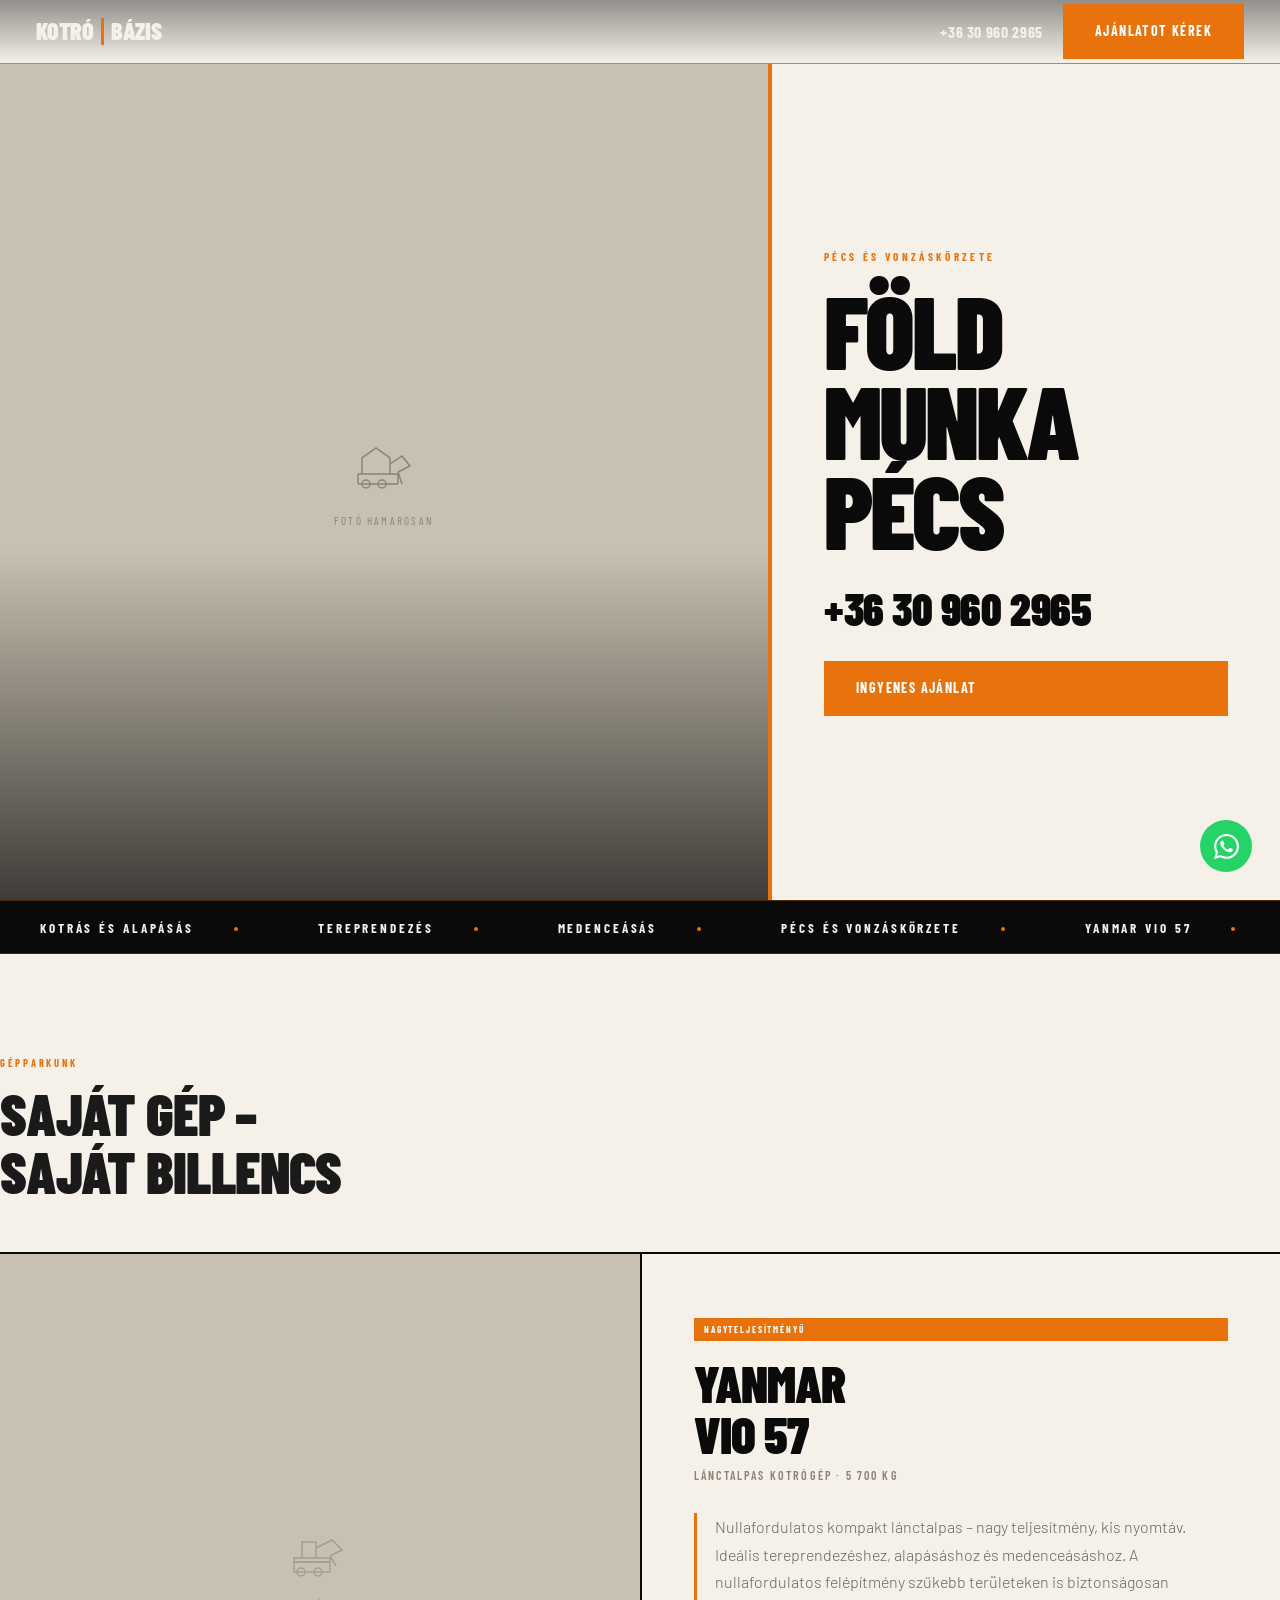
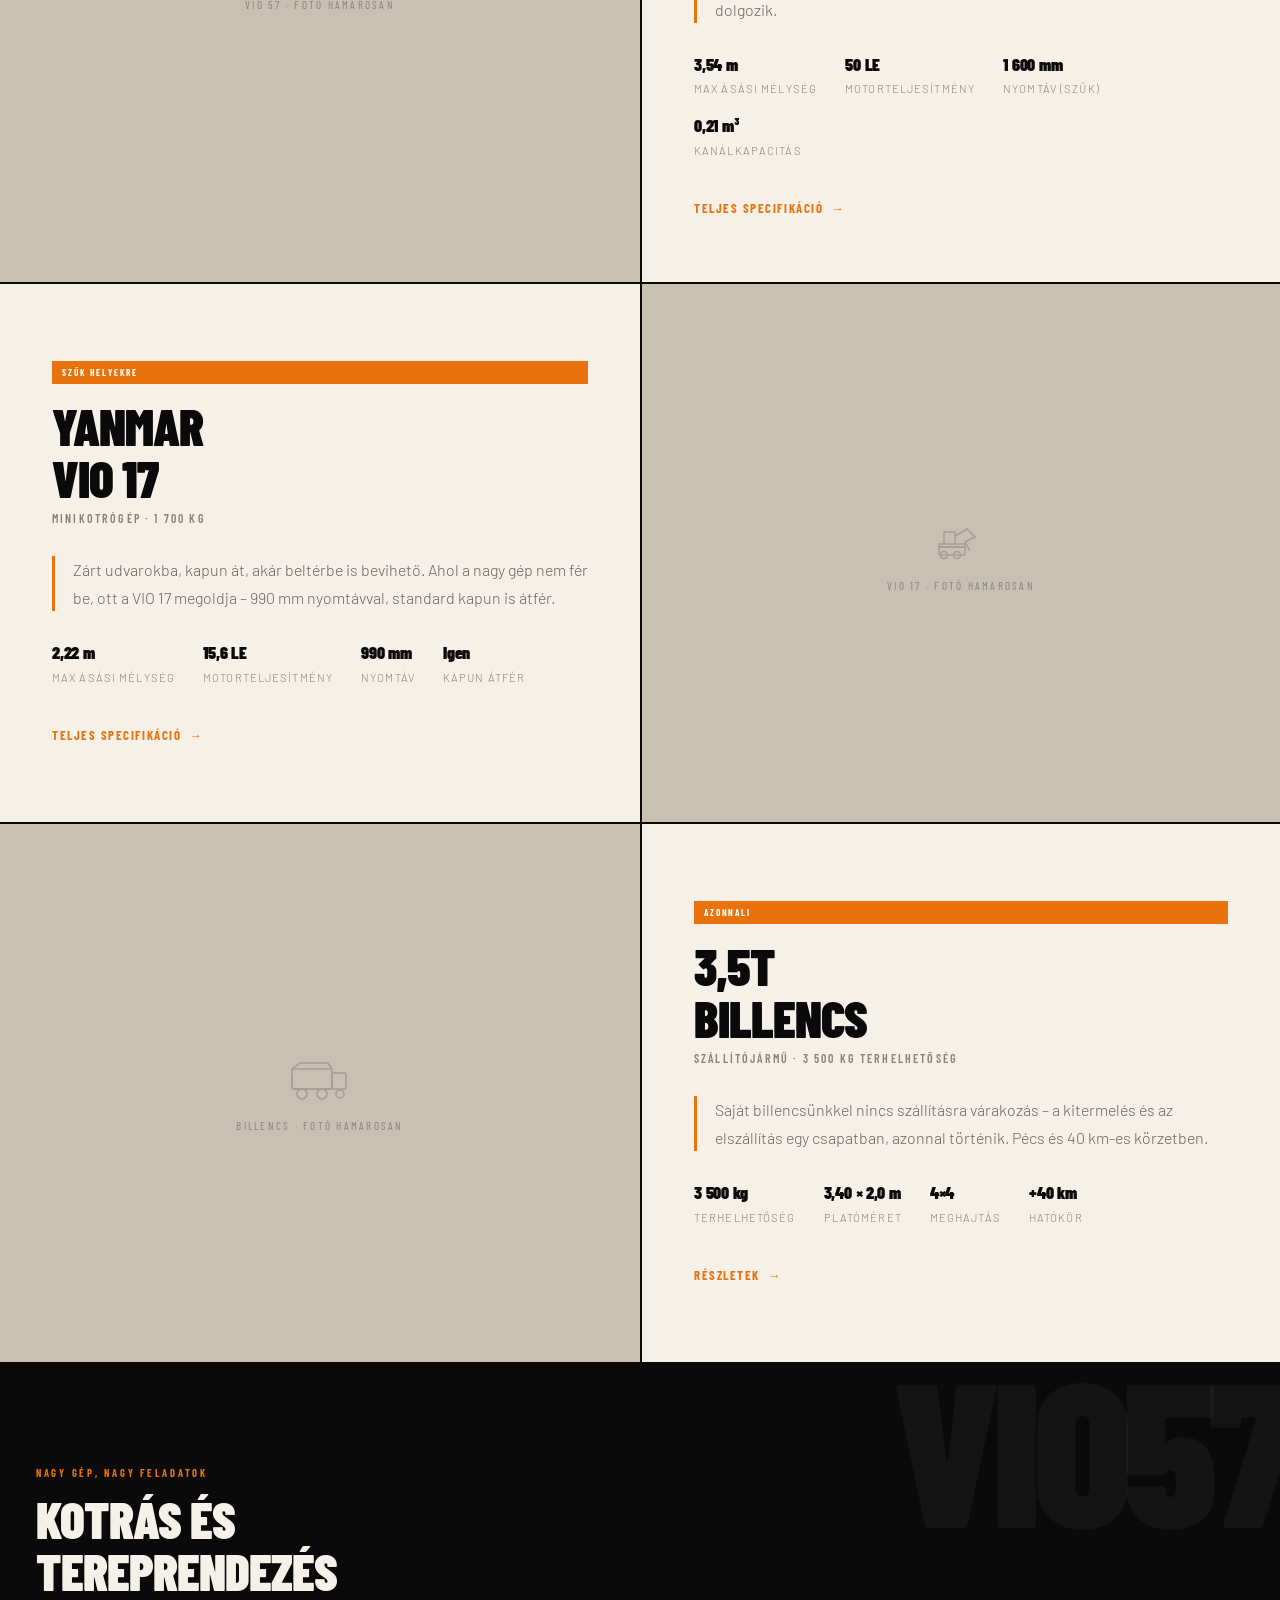
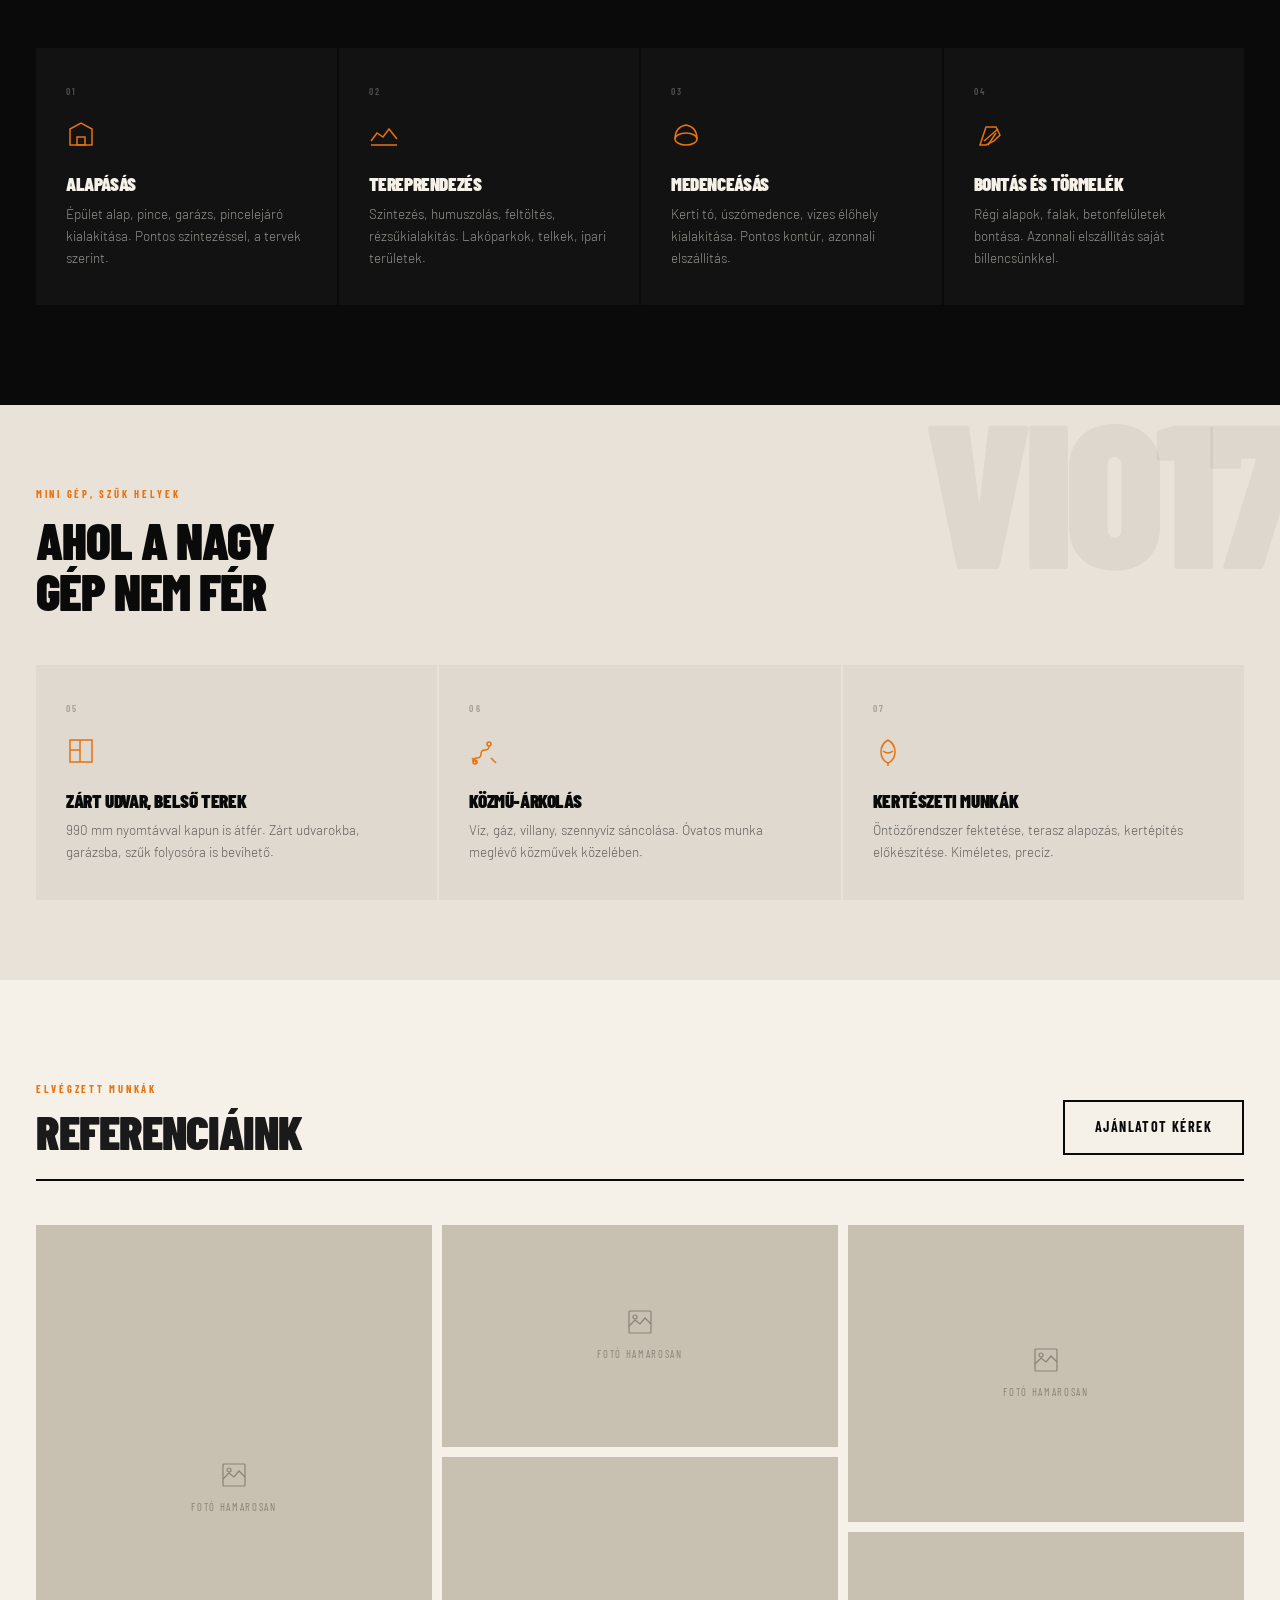
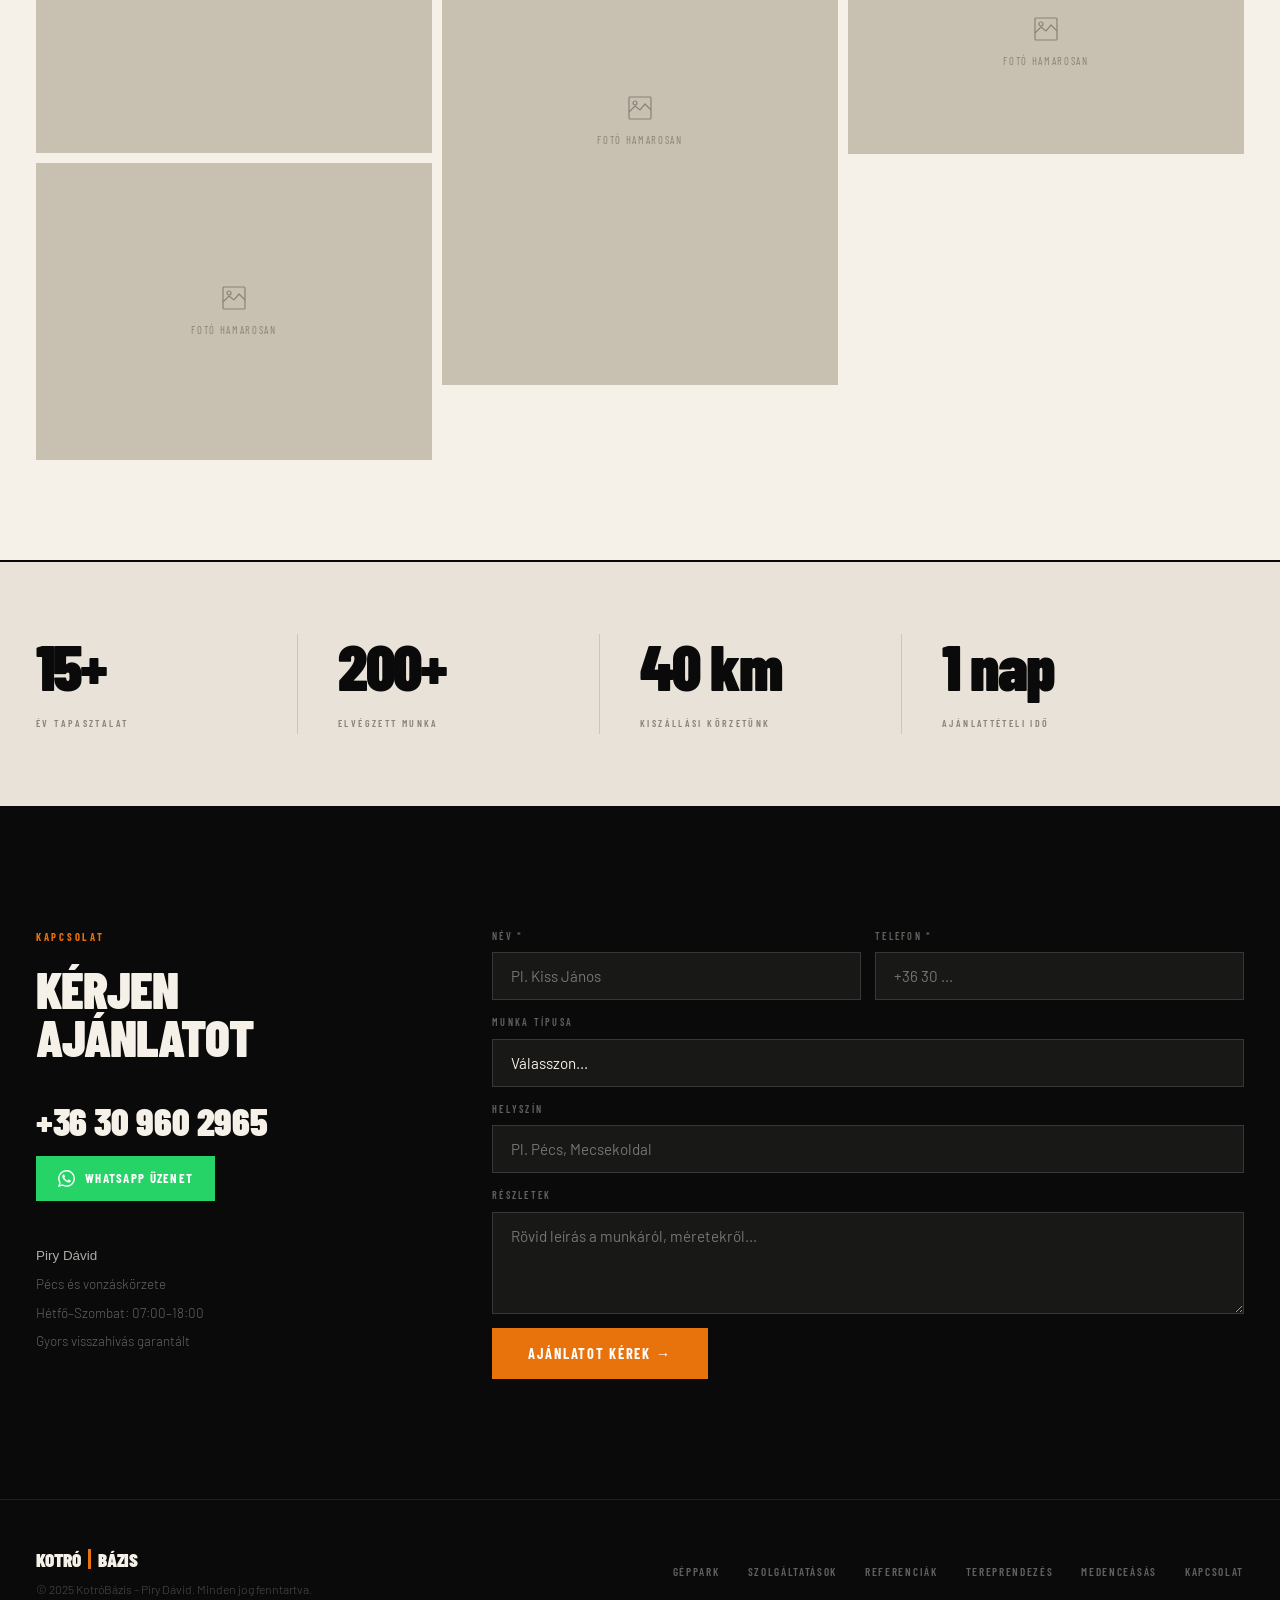
==== commit d446105c: "redesign: industrial split-layout, ticker, off-white theme - style.css: full rewrite — off-white #F5" ====
--- a/index.html
+++ b/index.html
@@ -11,7 +11,6 @@
   <meta property="og:url" content="https://kotrobazis.hu/">
   <link rel="canonical" href="https://kotrobazis.hu/">
   <link rel="stylesheet" href="css/style.css">
-  <!-- JSON-LD LocalBusiness -->
   <script type="application/ld+json">
   {
     "@context": "https://schema.org",
@@ -20,7 +19,6 @@
     "description": "Megbízható földmunkák Pécs és vonzáskörzetében – kotrás, tereprendezés, medenceásás.",
     "url": "https://kotrobazis.hu",
     "telephone": "+36309602965",
-    "email": "",
     "address": {
       "@type": "PostalAddress",
       "addressLocality": "Pécs",
@@ -44,390 +42,554 @@
 </head>
 <body>
 
-<!-- ══ FLOATING WHATSAPP ══════════════════ -->
+<!-- ══ FLOATING WHATSAPP ══════════════════════ -->
 <a href="https://wa.me/36309602965" class="wa-float" target="_blank" rel="noopener" aria-label="WhatsApp üzenet">
   <svg viewBox="0 0 24 24" xmlns="http://www.w3.org/2000/svg">
     <path d="M17.472 14.382c-.297-.149-1.758-.867-2.03-.967-.273-.099-.471-.148-.67.15-.197.297-.767.966-.94 1.164-.173.199-.347.223-.644.075-.297-.15-1.255-.463-2.39-1.475-.883-.788-1.48-1.761-1.653-2.059-.173-.297-.018-.458.13-.606.134-.133.298-.347.446-.52.149-.174.198-.298.298-.497.099-.198.05-.371-.025-.52-.075-.149-.669-1.612-.916-2.207-.242-.579-.487-.5-.669-.51-.173-.008-.371-.01-.57-.01-.198 0-.52.074-.792.372-.272.297-1.04 1.016-1.04 2.479 0 1.462 1.065 2.875 1.213 3.074.149.198 2.096 3.2 5.077 4.487.709.306 1.262.489 1.694.625.712.227 1.36.195 1.871.118.571-.085 1.758-.719 2.006-1.413.248-.694.248-1.289.173-1.413-.074-.124-.272-.198-.57-.347m-5.421 7.403h-.004a9.87 9.87 0 01-5.031-1.378l-.361-.214-3.741.982.998-3.648-.235-.374a9.86 9.86 0 01-1.51-5.26c.001-5.45 4.436-9.884 9.888-9.884 2.64 0 5.122 1.03 6.988 2.898a9.825 9.825 0 012.893 6.994c-.003 5.45-4.437 9.884-9.885 9.884m8.413-18.297A11.815 11.815 0 0012.05 0C5.495 0 .16 5.335.157 11.892c0 2.096.547 4.142 1.588 5.945L.057 24l6.305-1.654a11.882 11.882 0 005.683 1.448h.005c6.554 0 11.89-5.335 11.893-11.893a11.821 11.821 0 00-3.48-8.413z"/>
   </svg>
 </a>
 
-<!-- ══ NAV ════════════════════════════════ -->
-<nav class="nav" role="navigation">
+<!-- ══ NAV ════════════════════════════════════ -->
+<nav class="nav" role="navigation" aria-label="Fő navigáció">
   <div class="container nav__inner">
-    <a href="index.html" class="nav__logo">KOTRÓ<span class="sep">|</span>BÁZIS</a>
-    <ul class="nav__links">
-      <li><a href="#miertmi">Miért mi</a></li>
-      <li><a href="#szolgaltatasok">Szolgáltatások</a></li>
-      <li><a href="#referenciak">Referenciák</a></li>
-      <li><a href="gepek.html">Gépek</a></li>
-      <li><a href="#kapcsolat" class="nav__cta">Ajánlatkérés</a></li>
-    </ul>
-    <button class="nav__burger" aria-label="Menü" aria-expanded="false">
-      <span></span><span></span><span></span>
-    </button>
+    <a href="/" class="nav__logo" aria-label="KotróBázis főoldal">KOTRÓ<span class="sep"></span>BÁZIS</a>
+    <div class="nav__right">
+      <a href="tel:+36309602965" class="nav__phone">+36 30 960 2965</a>
+      <a href="#kapcsolat" class="btn btn--solid">Ajánlatot kérek</a>
+      <button class="nav__burger" aria-label="Menü megnyitása" aria-expanded="false">
+        <span></span><span></span><span></span>
+      </button>
+    </div>
   </div>
 </nav>
-<nav class="nav__mobile" aria-label="Mobilmenü">
-  <a href="#miertmi">Miért mi</a>
-  <a href="#szolgaltatasok">Szolgáltatások</a>
-  <a href="#referenciak">Referenciák</a>
-  <a href="gepek.html">Gépek</a>
-  <a href="#kapcsolat" style="color:var(--orange)">Ajánlatkérés →</a>
-</nav>
-
-<!-- ══ HERO ═══════════════════════════════ -->
-<section class="hero" id="hero">
-  <div class="hero__bg"></div>
-  <div class="hero__fade"></div>
+
+<!-- Mobile drawer -->
+<div class="nav__drawer" role="menu" aria-label="Mobil navigáció">
+  <a href="#gepek" role="menuitem">Gépparkunk</a>
+  <a href="#szolgaltatasok" role="menuitem">Szolgáltatások</a>
+  <a href="#referenciak" role="menuitem">Referenciák</a>
+  <a href="#kapcsolat" role="menuitem">Kapcsolat</a>
+  <a href="tel:+36309602965" class="btn btn--solid" style="margin-top:20px;justify-content:center;">+36 30 960 2965</a>
+</div>
+
+<!-- ══ HERO – 60/40 split ════════════════════ -->
+<section class="hero" aria-labelledby="hero-title">
+
+  <div class="hero__photo" aria-hidden="true">
+    <div class="hero__photo-ph">
+      <svg width="64" height="64" viewBox="0 0 64 64" fill="none" stroke="currentColor" stroke-width="1.5">
+        <rect x="6" y="40" width="40" height="10" rx="1"/>
+        <path d="M10 40 L10 24 L24 14 L38 24 L38 40"/>
+        <path d="M38 30 L50 22 L58 32 L46 38"/>
+        <path d="M46 38 L50 50"/>
+        <circle cx="14" cy="50" r="4"/>
+        <circle cx="30" cy="50" r="4"/>
+      </svg>
+      <span>Fotó hamarosan</span>
+    </div>
+  </div>
+
+  <div class="hero__panel">
+    <span class="hero__panel-label">Pécs és vonzáskörzete</span>
+    <h1 class="hero__panel-title" id="hero-title">FÖLD<br>MUNKA<br>PÉCS</h1>
+    <a href="tel:+36309602965" class="hero__panel-phone">+36 30 960 2965</a>
+    <a href="#kapcsolat" class="btn btn--solid">Ingyenes ajánlat</a>
+  </div>
+
+</section>
+
+<!-- ══ TICKER ════════════════════════════════ -->
+<div class="ticker" aria-hidden="true">
+  <div class="ticker__track">
+    <span class="ticker__item">Kotrás és alapásás</span>
+    <span class="ticker__item">Tereprendezés</span>
+    <span class="ticker__item">Medenceásás</span>
+    <span class="ticker__item">Pécs és vonzáskörzete</span>
+    <span class="ticker__item">Yanmar VIO 57</span>
+    <span class="ticker__item">Yanmar VIO 17</span>
+    <span class="ticker__item">Bontás és törmelék</span>
+    <span class="ticker__item">Saját billencs</span>
+    <span class="ticker__item">Kotrás és alapásás</span>
+    <span class="ticker__item">Tereprendezés</span>
+    <span class="ticker__item">Medenceásás</span>
+    <span class="ticker__item">Pécs és vonzáskörzete</span>
+    <span class="ticker__item">Yanmar VIO 57</span>
+    <span class="ticker__item">Yanmar VIO 17</span>
+    <span class="ticker__item">Bontás és törmelék</span>
+    <span class="ticker__item">Saját billencs</span>
+  </div>
+</div>
+
+<!-- ══ MACHINES ══════════════════════════════ -->
+<section class="machines" id="gepek" aria-label="Gépparkunk">
+
+  <div class="machines__intro container">
+    <span class="label reveal">Gépparkunk</span>
+    <h2 class="reveal d1">SAJÁT GÉP –<br>SAJÁT BILLENCS</h2>
+  </div>
+
+  <!-- Yanmar VIO 57 -->
+  <div class="machine-row reveal">
+    <div class="machine-row__photo" aria-label="Yanmar VIO 57 lánctalpas kotrógép">
+      <div class="machine-row__photo-ph">
+        <svg width="60" height="60" viewBox="0 0 60 60" fill="none" stroke="currentColor" stroke-width="1.5">
+          <rect x="4" y="40" width="36" height="10" rx="1"/>
+          <rect x="4" y="36" width="36" height="4"/>
+          <path d="M12 36 L12 20 L26 20 L26 36"/>
+          <path d="M26 26 L42 18 L52 28 L40 34"/>
+          <path d="M40 34 L46 44"/>
+          <circle cx="11" cy="50" r="4"/>
+          <circle cx="28" cy="50" r="4"/>
+        </svg>
+        <span>VIO 57 · fotó hamarosan</span>
+      </div>
+    </div>
+    <div class="machine-row__info">
+      <span class="machine-row__badge">Nagyteljesítményű</span>
+      <h3 class="machine-row__name">YANMAR<br>VIO 57</h3>
+      <p class="machine-row__cat">Lánctalpas kotrógép · 5 700 kg</p>
+      <p class="machine-row__when">Nullafordulatos kompakt lánctalpas – nagy teljesítmény, kis nyomtáv. Ideális tereprendezéshez, alapásáshoz és medenceásáshoz. A nullafordulatos felépítmény szűkebb területeken is biztonságosan dolgozik.</p>
+      <div class="machine-row__specs">
+        <div class="spec-inline">
+          <strong>3,54 m</strong>
+          <span>Max ásási mélység</span>
+        </div>
+        <div class="spec-inline">
+          <strong>50 LE</strong>
+          <span>Motorteljesítmény</span>
+        </div>
+        <div class="spec-inline">
+          <strong>1 600 mm</strong>
+          <span>Nyomtáv (szűk)</span>
+        </div>
+        <div class="spec-inline">
+          <strong>0,21 m³</strong>
+          <span>Kanálkapacitás</span>
+        </div>
+      </div>
+      <a href="gepek.html" class="btn btn--link">Teljes specifikáció <span class="arr">→</span></a>
+    </div>
+  </div>
+
+  <!-- Yanmar VIO 17 – reversed -->
+  <div class="machine-row machine-row--rev reveal">
+    <div class="machine-row__photo" aria-label="Yanmar VIO 17 minikotrógép">
+      <div class="machine-row__photo-ph">
+        <svg width="52" height="52" viewBox="0 0 52 52" fill="none" stroke="currentColor" stroke-width="1.5">
+          <rect x="4" y="36" width="26" height="8" rx="1"/>
+          <rect x="4" y="33" width="26" height="3"/>
+          <path d="M9 33 L9 21 L20 21 L20 33"/>
+          <path d="M20 25 L32 18 L40 26 L30 31"/>
+          <path d="M30 31 L35 40"/>
+          <circle cx="9" cy="44" r="3.5"/>
+          <circle cx="22" cy="44" r="3.5"/>
+        </svg>
+        <span>VIO 17 · fotó hamarosan</span>
+      </div>
+    </div>
+    <div class="machine-row__info">
+      <span class="machine-row__badge">Szűk helyekre</span>
+      <h3 class="machine-row__name">YANMAR<br>VIO 17</h3>
+      <p class="machine-row__cat">Minikotrógép · 1 700 kg</p>
+      <p class="machine-row__when">Zárt udvarokba, kapun át, akár beltérbe is bevihető. Ahol a nagy gép nem fér be, ott a VIO 17 megoldja – 990 mm nyomtávval, standard kapun is átfér.</p>
+      <div class="machine-row__specs">
+        <div class="spec-inline">
+          <strong>2,22 m</strong>
+          <span>Max ásási mélység</span>
+        </div>
+        <div class="spec-inline">
+          <strong>15,6 LE</strong>
+          <span>Motorteljesítmény</span>
+        </div>
+        <div class="spec-inline">
+          <strong>990 mm</strong>
+          <span>Nyomtáv</span>
+        </div>
+        <div class="spec-inline">
+          <strong>Igen</strong>
+          <span>Kapun átfér</span>
+        </div>
+      </div>
+      <a href="gepek.html" class="btn btn--link">Teljes specifikáció <span class="arr">→</span></a>
+    </div>
+  </div>
+
+  <!-- 3,5t billencs -->
+  <div class="machine-row reveal">
+    <div class="machine-row__photo" aria-label="3,5 tonnás billencs szállítójármű">
+      <div class="machine-row__photo-ph">
+        <svg width="64" height="52" viewBox="0 0 64 52" fill="none" stroke="currentColor" stroke-width="1.5">
+          <rect x="4" y="18" width="40" height="20" rx="1"/>
+          <path d="M4 24 L4 35 Q4 38 8 38 L40 38 Q44 38 44 35"/>
+          <rect x="44" y="22" width="14" height="16" rx="1"/>
+          <path d="M4 18 L12 12 L40 12 L44 18"/>
+          <circle cx="14" cy="43" r="5"/>
+          <circle cx="34" cy="43" r="5"/>
+          <circle cx="52" cy="43" r="4"/>
+        </svg>
+        <span>Billencs · fotó hamarosan</span>
+      </div>
+    </div>
+    <div class="machine-row__info">
+      <span class="machine-row__badge">Azonnali</span>
+      <h3 class="machine-row__name">3,5T<br>BILLENCS</h3>
+      <p class="machine-row__cat">Szállítójármű · 3 500 kg terhelhetőség</p>
+      <p class="machine-row__when">Saját billencsünkkel nincs szállításra várakozás – a kitermelés és az elszállítás egy csapatban, azonnal történik. Pécs és 40 km-es körzetben.</p>
+      <div class="machine-row__specs">
+        <div class="spec-inline">
+          <strong>3 500 kg</strong>
+          <span>Terhelhetőség</span>
+        </div>
+        <div class="spec-inline">
+          <strong>3,40 × 2,0 m</strong>
+          <span>Platóméret</span>
+        </div>
+        <div class="spec-inline">
+          <strong>4×4</strong>
+          <span>Meghajtás</span>
+        </div>
+        <div class="spec-inline">
+          <strong>+40 km</strong>
+          <span>Hatókör</span>
+        </div>
+      </div>
+      <a href="gepek.html" class="btn btn--link">Részletek <span class="arr">→</span></a>
+    </div>
+  </div>
+
+</section>
+
+<!-- ══ SERVICES A – VIO 57 / fekete ═════════ -->
+<section class="svc-a" id="szolgaltatasok" aria-label="Nagy gépes szolgáltatások">
+  <span class="svc-a__ghost" aria-hidden="true">VIO57</span>
   <div class="container">
-    <div class="hero__content">
-      <p class="hero__eyebrow">Pécs és vonzáskörzete · Yanmar VIO 57 &amp; VIO 17</p>
-      <h1 class="hero__title">
-        KOTRÁS &amp;<br>TEREP<em>RENDEZÉS</em>
-        <span style="display:block;font-size:.38em;letter-spacing:.07em;color:var(--text-muted);margin-top:12px;font-weight:600">Pécs és vonzáskörzete</span>
-      </h1>
-      <p class="hero__sub">Megbízható földmunkák Pécs és 40 km-es körzetében. Két Yanmar VIO kotrógép + saját billencs – az ásástól az elszállításig egy csapatban.</p>
-      <div class="hero__actions">
-        <a href="tel:+36309602965" class="btn-primary">
-          <svg width="18" height="18" viewBox="0 0 24 24" fill="currentColor"><path d="M6.62 10.79a15.053 15.053 0 006.59 6.59l2.2-2.2c.27-.27.67-.36 1.02-.24 1.12.37 2.33.57 3.57.57.55 0 1 .45 1 1V20c0 .55-.45 1-1 1-9.39 0-17-7.61-17-17 0-.55.45-1 1-1h3.5c.55 0 1 .45 1 1 0 1.25.2 2.45.57 3.57.11.35.03.74-.25 1.02l-2.2 2.2z"/></svg>
-          Hívjon most
-        </a>
-        <a href="#szolgaltatasok" class="btn-ghost">Szolgáltatások <span class="arr">→</span></a>
-      </div>
-    </div>
-    <div class="hero__stats reveal">
-      <div class="hero__stat">
-        <div class="hero__stat-val">2</div>
-        <div class="hero__stat-label">Yanmar VIO kotrógép</div>
-      </div>
-      <div class="hero__stat">
-        <div class="hero__stat-val">5,7t</div>
-        <div class="hero__stat-label">Max gépkapacitás</div>
-      </div>
-      <div class="hero__stat">
-        <div class="hero__stat-val">3,5t</div>
-        <div class="hero__stat-label">Saját billencs</div>
-      </div>
-      <div class="hero__stat">
-        <div class="hero__stat-val">40km</div>
-        <div class="hero__stat-label">Pécs vonzáskörzete</div>
-      </div>
-    </div>
-  </div>
-  <div class="scroll-ind">
-    <span class="scroll-ind__txt">Scroll</span>
-    <div class="scroll-ind__line"></div>
-  </div>
-</section>
-
-<!-- ══ MIÉRT MI ═══════════════════════════ -->
-<section class="why" id="miertmi">
+    <div class="svc-a__header">
+      <span class="label svc-a__label reveal">Nagy gép, nagy feladatok</span>
+      <h2 class="svc-a__title reveal d1">KOTRÁS ÉS<br>TEREPRENDEZÉS</h2>
+    </div>
+    <div class="svc-grid reveal d2">
+
+      <div class="svc-card">
+        <span class="svc-card__num">01</span>
+        <svg class="svc-card__icon" viewBox="0 0 30 30" fill="none" stroke="currentColor" stroke-width="1.5">
+          <path d="M4 26 L4 10 L15 4 L26 10 L26 26 Z"/>
+          <rect x="11" y="18" width="8" height="8"/>
+        </svg>
+        <h3 class="svc-card__title">Alapásás</h3>
+        <p class="svc-card__desc">Épület alap, pince, garázs, pincelejáró kialakítása. Pontos szintezéssel, a tervek szerint.</p>
+      </div>
+
+      <div class="svc-card">
+        <span class="svc-card__num">02</span>
+        <svg class="svc-card__icon" viewBox="0 0 30 30" fill="none" stroke="currentColor" stroke-width="1.5">
+          <path d="M2 22 L8 14 L14 18 L20 10 L28 20"/>
+          <line x1="2" y1="26" x2="28" y2="26"/>
+        </svg>
+        <h3 class="svc-card__title">Tereprendezés</h3>
+        <p class="svc-card__desc">Szintezés, humuszolás, feltöltés, rézsűkialakítás. Lakóparkok, telkek, ipari területek.</p>
+      </div>
+
+      <div class="svc-card">
+        <span class="svc-card__num">03</span>
+        <svg class="svc-card__icon" viewBox="0 0 30 30" fill="none" stroke="currentColor" stroke-width="1.5">
+          <ellipse cx="15" cy="20" rx="11" ry="6"/>
+          <path d="M4 20 Q4 8 15 6 Q26 8 26 20"/>
+        </svg>
+        <h3 class="svc-card__title">Medenceásás</h3>
+        <p class="svc-card__desc">Kerti tó, úszómedence, vizes élőhely kialakítása. Pontos kontúr, azonnali elszállítás.</p>
+      </div>
+
+      <div class="svc-card">
+        <span class="svc-card__num">04</span>
+        <svg class="svc-card__icon" viewBox="0 0 30 30" fill="none" stroke="currentColor" stroke-width="1.5">
+          <path d="M6 26 L12 8 L22 8 L26 16 L20 22 L12 26 Z"/>
+          <line x1="10" y1="22" x2="24" y2="10"/>
+          <line x1="14" y1="26" x2="22" y2="14"/>
+        </svg>
+        <h3 class="svc-card__title">Bontás és törmelék</h3>
+        <p class="svc-card__desc">Régi alapok, falak, betonfelületek bontása. Azonnali elszállítás saját billencsünkkel.</p>
+      </div>
+
+    </div>
+  </div>
+</section>
+
+<!-- ══ SERVICES B – VIO 17 / szürke ════════ -->
+<section class="svc-b" aria-label="Mini gépes szolgáltatások">
+  <span class="svc-b__ghost" aria-hidden="true">VIO17</span>
   <div class="container">
-    <div class="why__grid">
-
-      <div class="why__item reveal">
-        <div class="why__accent"></div>
-        <div class="why__num">01</div>
-        <svg class="why__icon" viewBox="0 0 24 24" fill="none" stroke="currentColor" stroke-width="1.5" stroke-linecap="round" stroke-linejoin="round">
-          <path d="M3 9l9-7 9 7v11a2 2 0 01-2 2H5a2 2 0 01-2-2z"/><polyline points="9 22 9 12 15 12 15 22"/>
-        </svg>
-        <h3 class="why__title">VIO 17 – befér oda,<br>ahová más nem</h3>
-        <p class="why__text">990 mm-es nyomtávú minikotrógépünk átfér egy átlagos kapun, lefér rámpán, dolgozik zárt udvarban, beltérben – ahol a nagy gépek megállnak, mi folytatjuk.</p>
-      </div>
-
-      <div class="why__item reveal delay-2">
-        <div class="why__accent"></div>
-        <div class="why__num">02</div>
-        <svg class="why__icon" viewBox="0 0 24 24" fill="none" stroke="currentColor" stroke-width="1.5" stroke-linecap="round" stroke-linejoin="round">
-          <rect x="1" y="3" width="15" height="13" rx="1"/><path d="M16 8h4l3 3v5h-7V8z"/><circle cx="5.5" cy="18.5" r="2.5"/><circle cx="18.5" cy="18.5" r="2.5"/>
-        </svg>
-        <h3 class="why__title">Saját billencs –<br>nincs várakozás</h3>
-        <p class="why__text">A kitermelt anyagot saját 3,5 tonnás billencsünkkel azonnal elszállítjuk. Nem kell külön fuvarost szervezni – mindent egy csapatban intézünk.</p>
-      </div>
-
-      <div class="why__item reveal delay-3">
-        <div class="why__accent"></div>
-        <div class="why__num">03</div>
-        <svg class="why__icon" viewBox="0 0 24 24" fill="none" stroke="currentColor" stroke-width="1.5" stroke-linecap="round" stroke-linejoin="round">
-          <circle cx="12" cy="12" r="10"/><polyline points="12 6 12 12 16 14"/>
-        </svg>
-        <h3 class="why__title">Pécs teljes<br>vonzáskörzete</h3>
-        <p class="why__text">Pécs, Kozármisleny, Pécsvárad, Komló, Hosszúhetény – 40 km-es körzetben a munkakezdés napján megjelenünk. Gyors árajánlat telefonon.</p>
-      </div>
-
-    </div>
-  </div>
-</section>
-
-<!-- ══ SZOLGÁLTATÁSOK ══════════════════════ -->
-<section class="services" id="szolgaltatasok">
-  <div class="container">
-    <div class="services__head">
-      <div>
-        <p class="eyebrow">Amit csinálunk</p>
-        <h2 class="section-title">Szolgáltatások</h2>
-        <p class="section-sub">Minden földmunkát elvállalunk Pécs és vonzáskörzetében – a kis udvari ásástól a nagy tereprendezésig.</p>
-      </div>
-      <a href="#kapcsolat" class="link-arrow">Árajánlat kérése →</a>
-    </div>
-    <div class="services__grid">
-
-      <!-- 1 -->
-      <div class="svc-card reveal delay-1">
-        <div class="svc-num">— 01</div>
-        <svg class="svc-icon" viewBox="0 0 24 24" fill="none" stroke="currentColor" stroke-width="1.5" stroke-linecap="round" stroke-linejoin="round">
-          <path d="M3 17l4-8 4 4 3-6 4 10"/><line x1="3" y1="21" x2="21" y2="21"/>
-        </svg>
-        <h3 class="svc-title"><a href="tereprendezes.html" style="text-decoration:none;color:inherit">Tereprendezés</a></h3>
-        <p class="svc-desc">Terület szintezése, feltöltése, humuszolása. Építési telkek, kertek, ipari területek előkészítése.</p>
-      </div>
-
-      <!-- 2 -->
-      <div class="svc-card reveal delay-2">
-        <div class="svc-num">— 02</div>
-        <svg class="svc-icon" viewBox="0 0 24 24" fill="none" stroke="currentColor" stroke-width="1.5" stroke-linecap="round" stroke-linejoin="round">
-          <path d="M3 9l9-7 9 7v11a2 2 0 01-2 2H5a2 2 0 01-2-2z"/>
-          <line x1="9" y1="22" x2="9" y2="12"/><line x1="15" y1="22" x2="15" y2="12"/>
-        </svg>
-        <h3 class="svc-title">Alapásás</h3>
-        <p class="svc-desc">Lakóház, melléképület és ipari épület alapárkok kialakítása. Pontos mélység és méret, tervdokumentáció szerint.</p>
-      </div>
-
-      <!-- 3 -->
-      <div class="svc-card reveal delay-3">
-        <div class="svc-num">— 03</div>
-        <svg class="svc-icon" viewBox="0 0 24 24" fill="none" stroke="currentColor" stroke-width="1.5" stroke-linecap="round" stroke-linejoin="round">
-          <ellipse cx="12" cy="16" rx="9" ry="4"/>
-          <path d="M3 16V8c0-2.21 4.03-4 9-4s9 1.79 9 4v8"/>
-        </svg>
-        <h3 class="svc-title"><a href="medenceasas.html" style="text-decoration:none;color:inherit">Medenceásás</a></h3>
-        <p class="svc-desc">Kerti tavak, úszómedencék, természetes fürdők ásása. A kitermelt anyag saját billenccsel azonnal elszállítható.</p>
-      </div>
-
-      <!-- 4 -->
-      <div class="svc-card reveal delay-1">
-        <div class="svc-num">— 04</div>
-        <svg class="svc-icon" viewBox="0 0 24 24" fill="none" stroke="currentColor" stroke-width="1.5" stroke-linecap="round" stroke-linejoin="round">
-          <path d="M4 6h16M4 12h10M4 18h7"/>
-          <line x1="18" y1="14" x2="18" y2="22"/>
-          <line x1="15" y1="18" x2="21" y2="18"/>
-        </svg>
-        <h3 class="svc-title">Sáncolás / árkolás</h3>
-        <p class="svc-desc">Csapadékvíz-elvezető árkok, drénárok, közműcsere-sáncolás. Egyenes, precíz kialakítás, gépi munkával.</p>
-      </div>
-
-      <!-- 5 -->
-      <div class="svc-card reveal delay-2">
-        <div class="svc-num">— 05</div>
-        <svg class="svc-icon" viewBox="0 0 24 24" fill="none" stroke="currentColor" stroke-width="1.5" stroke-linecap="round" stroke-linejoin="round">
-          <rect x="1" y="3" width="15" height="13" rx="1"/>
-          <path d="M16 8h4l3 3v5h-7V8z"/>
-          <circle cx="5.5" cy="18.5" r="2.5"/>
-          <circle cx="18.5" cy="18.5" r="2.5"/>
-        </svg>
-        <h3 class="svc-title">Dömper fuvar</h3>
-        <p class="svc-desc">Föld, törmelék, bontási anyag elszállítása saját 3,5t-s billenccsel. Pécs és 40 km-es körzet, azonnal.</p>
-      </div>
-
-      <!-- 6 -->
-      <div class="svc-card reveal delay-3">
-        <div class="svc-num">— 06</div>
-        <svg class="svc-icon" viewBox="0 0 24 24" fill="none" stroke="currentColor" stroke-width="1.5" stroke-linecap="round" stroke-linejoin="round">
-          <polyline points="22 12 18 12 15 21 9 3 6 12 2 12"/>
-        </svg>
-        <h3 class="svc-title">Bontás / feltöltés</h3>
-        <p class="svc-desc">Régi alapok, burkolatok bontása, bontási anyag mozgatása. Visszafeltöltés, tömörítés, hulladék elszállítás.</p>
-      </div>
-
-      <!-- 7 -->
-      <div class="svc-card reveal delay-1">
-        <div class="svc-num">— 07</div>
-        <svg class="svc-icon" viewBox="0 0 24 24" fill="none" stroke="currentColor" stroke-width="1.5" stroke-linecap="round" stroke-linejoin="round">
-          <path d="M12 2L2 7l10 5 10-5-10-5z"/>
-          <path d="M2 17l10 5 10-5M2 12l10 5 10-5"/>
-        </svg>
-        <h3 class="svc-title">Kertépítési munkák</h3>
-        <p class="svc-desc">Teraszmediátor, pergola-, kerítésalap-ásás. Kerti utakhoz, lépcsőkhöz föld- és kőmozgatás.</p>
-      </div>
-
-      <!-- 8 – KIEMELT -->
-      <div class="svc-card svc-card--hl reveal delay-2">
-        <div class="svc-badge">VIO 17 – szűk helyek</div>
-        <div class="svc-num">— 08</div>
-        <svg class="svc-icon" viewBox="0 0 24 24" fill="none" stroke="currentColor" stroke-width="1.5" stroke-linecap="round" stroke-linejoin="round">
-          <rect x="5" y="2" width="14" height="20" rx="2"/>
-          <line x1="12" y1="18" x2="12" y2="18"/>
-        </svg>
-        <h3 class="svc-title">Szűk helyi munkák</h3>
-        <p class="svc-desc">Zárt udvarok, átjárók, beltéri terek – ahol csak a VIO 17 fér be. 990 mm-es nyomtáv, kapun átférő méret.</p>
-      </div>
-
-      <!-- 9 -->
-      <div class="svc-card reveal delay-3">
-        <div class="svc-num">— 09</div>
-        <svg class="svc-icon" viewBox="0 0 24 24" fill="none" stroke="currentColor" stroke-width="1.5" stroke-linecap="round" stroke-linejoin="round">
-          <circle cx="12" cy="12" r="3"/>
-          <path d="M19.07 4.93a10 10 0 010 14.14M4.93 4.93a10 10 0 000 14.14"/>
-        </svg>
-        <h3 class="svc-title">Egyéb földmunkák</h3>
-        <p class="svc-desc">Minden egyéb ásási, mozgatási, szállítási igény. Kérjen árajánlatot – felmérés és telefonos konzultáció díjmentes.</p>
-      </div>
-
-    </div>
-  </div>
-</section>
-
-<!-- ══ REFERENCIÁK ════════════════════════ -->
-<section class="refs" id="referenciak">
+    <div class="svc-b__header">
+      <span class="label svc-b__label reveal">Mini gép, szűk helyek</span>
+      <h2 class="svc-b__title reveal d1">AHOL A NAGY<br>GÉP NEM FÉR</h2>
+    </div>
+    <div class="svc-grid reveal d2">
+
+      <div class="svc-card">
+        <span class="svc-card__num">05</span>
+        <svg class="svc-card__icon" viewBox="0 0 30 30" fill="none" stroke="currentColor" stroke-width="1.5">
+          <rect x="4" y="4" width="22" height="22" rx="0"/>
+          <line x1="4" y1="14" x2="14" y2="14"/>
+          <line x1="14" y1="4" x2="14" y2="26"/>
+        </svg>
+        <h3 class="svc-card__title">Zárt udvar, belső terek</h3>
+        <p class="svc-card__desc">990 mm nyomtávval kapun is átfér. Zárt udvarokba, garázsba, szűk folyosóra is bevihető.</p>
+      </div>
+
+      <div class="svc-card">
+        <span class="svc-card__num">06</span>
+        <svg class="svc-card__icon" viewBox="0 0 30 30" fill="none" stroke="currentColor" stroke-width="1.5">
+          <path d="M4 26 Q4 22 8 22 Q12 22 12 18 Q12 14 16 14 Q20 14 20 10"/>
+          <circle cx="20" cy="8" r="2"/>
+          <circle cx="6" cy="26" r="2"/>
+          <line x1="22" y1="22" x2="27" y2="27"/>
+          <line x1="3" y1="22" x2="8" y2="27"/>
+        </svg>
+        <h3 class="svc-card__title">Közmű-árkolás</h3>
+        <p class="svc-card__desc">Víz, gáz, villany, szennyvíz sáncolása. Óvatos munka meglévő közművek közelében.</p>
+      </div>
+
+      <div class="svc-card">
+        <span class="svc-card__num">07</span>
+        <svg class="svc-card__icon" viewBox="0 0 30 30" fill="none" stroke="currentColor" stroke-width="1.5">
+          <path d="M15 4 Q22 8 22 16 Q22 24 15 27 Q8 24 8 16 Q8 8 15 4Z"/>
+          <path d="M15 27 L15 30"/>
+          <path d="M10 15 Q15 19 20 15"/>
+        </svg>
+        <h3 class="svc-card__title">Kertészeti munkák</h3>
+        <p class="svc-card__desc">Öntözőrendszer fektetése, terasz alapozás, kertépítés előkészítése. Kíméletes, precíz.</p>
+      </div>
+
+    </div>
+  </div>
+</section>
+
+<!-- ══ REFERENCES ════════════════════════════ -->
+<section class="refs" id="referenciak" aria-label="Referenciáink">
   <div class="container">
     <div class="refs__head">
-      <div>
-        <p class="eyebrow">Elvégzett munkák</p>
-        <h2 class="section-title">Referenciák</h2>
-        <p class="section-sub">Néhány elvégzett munkánk Pécs és vonzáskörzetéből.</p>
-      </div>
-    </div>
-    <div class="refs__grid" id="ref-grid">
-      <!-- JS tölti be a data/references.json alapján -->
-    </div>
-  </div>
-</section>
-
-<!-- ══ ÁRBECSLŐ ═══════════════════════════ -->
-<section class="estimator" id="arbecslo">
+      <div class="refs__head-left">
+        <span class="label reveal">Elvégzett munkák</span>
+        <h2 class="reveal d1">REFERENCIÁINK</h2>
+      </div>
+      <a href="#kapcsolat" class="btn btn--border reveal d2">Ajánlatot kérek</a>
+    </div>
+
+    <div class="refs__masonry" id="ref-grid">
+
+      <div class="ref-item ref-item--tall">
+        <div class="ref-item__ph">
+          <svg width="26" height="26" viewBox="0 0 26 26" fill="none" stroke="currentColor" stroke-width="1.2">
+            <rect x="2" y="2" width="22" height="22" rx="1"/>
+            <path d="M2 17 L8 11 L13 15 L18 9 L24 15"/>
+            <circle cx="8" cy="8" r="2"/>
+          </svg>
+          <span>Fotó hamarosan</span>
+        </div>
+        <div class="ref-item__over">
+          <div class="ref-item__txt">
+            <span class="ref-item__cat">Alapásás</span>
+            <p class="ref-item__name">Lakóház alapásás</p>
+            <span class="ref-item__loc">Pécs, Mecsekoldal · 2024</span>
+          </div>
+        </div>
+      </div>
+
+      <div class="ref-item ref-item--sq">
+        <div class="ref-item__ph">
+          <svg width="26" height="26" viewBox="0 0 26 26" fill="none" stroke="currentColor" stroke-width="1.2">
+            <rect x="2" y="2" width="22" height="22" rx="1"/>
+            <path d="M2 17 L8 11 L13 15 L18 9 L24 15"/>
+            <circle cx="8" cy="8" r="2"/>
+          </svg>
+          <span>Fotó hamarosan</span>
+        </div>
+        <div class="ref-item__over">
+          <div class="ref-item__txt">
+            <span class="ref-item__cat">Medenceásás</span>
+            <p class="ref-item__name">Természetes kerti tó</p>
+            <span class="ref-item__loc">Pécsvárad · 2024</span>
+          </div>
+        </div>
+      </div>
+
+      <div class="ref-item ref-item--wide">
+        <div class="ref-item__ph">
+          <svg width="26" height="26" viewBox="0 0 26 26" fill="none" stroke="currentColor" stroke-width="1.2">
+            <rect x="2" y="2" width="22" height="22" rx="1"/>
+            <path d="M2 17 L8 11 L13 15 L18 9 L24 15"/>
+            <circle cx="8" cy="8" r="2"/>
+          </svg>
+          <span>Fotó hamarosan</span>
+        </div>
+        <div class="ref-item__over">
+          <div class="ref-item__txt">
+            <span class="ref-item__cat">Tereprendezés</span>
+            <p class="ref-item__name">Lakópark előkészítés</p>
+            <span class="ref-item__loc">Pécs, Uránváros · 2024</span>
+          </div>
+        </div>
+      </div>
+
+      <div class="ref-item ref-item--tall">
+        <div class="ref-item__ph">
+          <svg width="26" height="26" viewBox="0 0 26 26" fill="none" stroke="currentColor" stroke-width="1.2">
+            <rect x="2" y="2" width="22" height="22" rx="1"/>
+            <path d="M2 17 L8 11 L13 15 L18 9 L24 15"/>
+            <circle cx="8" cy="8" r="2"/>
+          </svg>
+          <span>Fotó hamarosan</span>
+        </div>
+        <div class="ref-item__over">
+          <div class="ref-item__txt">
+            <span class="ref-item__cat">Sáncolás</span>
+            <p class="ref-item__name">Zárt udvar – közműcsere</p>
+            <span class="ref-item__loc">Pécs, belváros · 2023</span>
+          </div>
+        </div>
+      </div>
+
+      <div class="ref-item ref-item--sq">
+        <div class="ref-item__ph">
+          <svg width="26" height="26" viewBox="0 0 26 26" fill="none" stroke="currentColor" stroke-width="1.2">
+            <rect x="2" y="2" width="22" height="22" rx="1"/>
+            <path d="M2 17 L8 11 L13 15 L18 9 L24 15"/>
+            <circle cx="8" cy="8" r="2"/>
+          </svg>
+          <span>Fotó hamarosan</span>
+        </div>
+        <div class="ref-item__over">
+          <div class="ref-item__txt">
+            <span class="ref-item__cat">Tereprendezés</span>
+            <p class="ref-item__name">Kert feltöltés és szintezés</p>
+            <span class="ref-item__loc">Kozármisleny · 2023</span>
+          </div>
+        </div>
+      </div>
+
+      <div class="ref-item ref-item--wide">
+        <div class="ref-item__ph">
+          <svg width="26" height="26" viewBox="0 0 26 26" fill="none" stroke="currentColor" stroke-width="1.2">
+            <rect x="2" y="2" width="22" height="22" rx="1"/>
+            <path d="M2 17 L8 11 L13 15 L18 9 L24 15"/>
+            <circle cx="8" cy="8" r="2"/>
+          </svg>
+          <span>Fotó hamarosan</span>
+        </div>
+        <div class="ref-item__over">
+          <div class="ref-item__txt">
+            <span class="ref-item__cat">Dömper fuvar</span>
+            <p class="ref-item__name">Bontási anyag elszállítás</p>
+            <span class="ref-item__loc">Pécs, Kertváros · 2023</span>
+          </div>
+        </div>
+      </div>
+
+    </div>
+  </div>
+</section>
+
+<!-- ══ TRUST BAR ══════════════════════════════ -->
+<section class="trust" aria-label="Számokban">
   <div class="container">
-    <div class="estimator__inner">
-      <div class="estimator__form reveal">
-        <h2 class="est-title">Munkaidő becslő</h2>
-        <div class="form-group">
-          <label class="form-label" for="est-type">Munka típusa</label>
-          <select class="form-ctrl" id="est-type">
-            <option>Tereprendezés</option>
-            <option>Alapásás</option>
-            <option>Medenceásás</option>
-            <option>Sáncolás/árkolás</option>
-            <option>Dömper fuvar</option>
-            <option>Bontás/feltöltés</option>
-            <option>Kertépítési munkák</option>
-            <option>Szűk helyi munkák</option>
-            <option>Egyéb földmunkák</option>
-          </select>
-        </div>
-        <div class="form-group">
-          <label class="form-label" for="est-area">Terület mérete</label>
-          <div class="slider-row">
-            <span style="font-size:.8rem;color:var(--text-dim);font-weight:300">10 m²</span>
-            <span class="slider-val" id="est-area-val">200 m²</span>
-            <span style="font-size:.8rem;color:var(--text-dim);font-weight:300">1000 m²</span>
-          </div>
-          <input type="range" id="est-area" min="10" max="1000" value="200" step="10">
-        </div>
-        <div class="form-group">
-          <label class="form-label" for="est-depth">Mélység</label>
-          <select class="form-ctrl" id="est-depth">
-            <option value="0.5">0,5 m – sekély</option>
-            <option value="1" selected>1,0 m – standard</option>
-            <option value="1.5">1,5 m – közepes</option>
-            <option value="2">2,0 m – mély</option>
-            <option value="2.5">2,5 m – nagyon mély</option>
-            <option value="3">3,0 m – maximum</option>
-          </select>
-        </div>
-        <div class="est-result">
-          <div class="est-result-lbl">Becsült munkaidő</div>
-          <div class="est-result-val" id="est-result">–</div>
-          <p class="est-result-note" id="est-note">Adja meg a paramétereket a becsléshez.</p>
-        </div>
-      </div>
-      <div class="est-info reveal delay-2">
-        <p class="eyebrow">Gyors kalkulátor</p>
-        <h2 class="section-title">Mennyibe<br>kerül?</h2>
-        <p class="section-sub" style="margin-bottom:24px">Ez az eszköz tájékoztató munkaidő-becslést ad. A tényleges munkaidő a helyszín körülményeitől – talaj típusától, megközelíthetőségtől, akadályoktól – függ.</p>
-        <p class="section-sub">Pontos árajánlatért hívjon – telefonon gyorsan átbeszéljük a részleteket, vagy igény esetén kiszállunk felmérni.</p>
-        <div class="est-disclaimer">
-          <strong>Fontos:</strong> Ez nem valódi ár, csupán orientáció a munkaidőre vonatkozóan. Óradíj, kiszállás és egyéb feltételek telefonon egyeztethetők.
-        </div>
-        <div style="margin-top:36px">
-          <a href="tel:+36309602965" class="btn-primary">
-            <svg width="16" height="16" viewBox="0 0 24 24" fill="currentColor"><path d="M6.62 10.79a15.053 15.053 0 006.59 6.59l2.2-2.2c.27-.27.67-.36 1.02-.24 1.12.37 2.33.57 3.57.57.55 0 1 .45 1 1V20c0 .55-.45 1-1 1-9.39 0-17-7.61-17-17 0-.55.45-1 1-1h3.5c.55 0 1 .45 1 1 0 1.25.2 2.45.57 3.57.11.35.03.74-.25 1.02l-2.2 2.2z"/></svg>
-            Pontos árajánlat
-          </a>
-        </div>
-      </div>
-    </div>
-  </div>
-</section>
-
-<!-- ══ KAPCSOLAT ══════════════════════════ -->
-<section class="contact" id="kapcsolat">
+    <div class="trust__grid">
+      <div class="trust__item reveal">
+        <span class="trust__num">15+</span>
+        <span class="trust__label">Év tapasztalat</span>
+      </div>
+      <div class="trust__item reveal d1">
+        <span class="trust__num">200+</span>
+        <span class="trust__label">Elvégzett munka</span>
+      </div>
+      <div class="trust__item reveal d2">
+        <span class="trust__num">40 km</span>
+        <span class="trust__label">Kiszállási körzetünk</span>
+      </div>
+      <div class="trust__item reveal d3">
+        <span class="trust__num">1 nap</span>
+        <span class="trust__label">Ajánlattételi idő</span>
+      </div>
+    </div>
+  </div>
+</section>
+
+<!-- ══ CONTACT ════════════════════════════════ -->
+<section class="contact" id="kapcsolat" aria-label="Kapcsolatfelvétel">
   <div class="container">
     <div class="contact__inner">
-      <div class="reveal">
-        <p class="eyebrow">Kapcsolat</p>
-        <h2 class="section-title">Írjon vagy<br>hívjon!</h2>
-        <a href="tel:+36309602965" class="contact__phone">+36 30 960 2965</a>
-        <a href="https://wa.me/36309602965" class="contact__wa" target="_blank" rel="noopener">
-          <svg width="18" height="18" viewBox="0 0 24 24" fill="currentColor"><path d="M17.472 14.382c-.297-.149-1.758-.867-2.03-.967-.273-.099-.471-.148-.67.15-.197.297-.767.966-.94 1.164-.173.199-.347.223-.644.075-.297-.15-1.255-.463-2.39-1.475-.883-.788-1.48-1.761-1.653-2.059-.173-.297-.018-.458.13-.606.134-.133.298-.347.446-.52.149-.174.198-.298.298-.497.099-.198.05-.371-.025-.52-.075-.149-.669-1.612-.916-2.207-.242-.579-.487-.5-.669-.51-.173-.008-.371-.01-.57-.01-.198 0-.52.074-.792.372-.272.297-1.04 1.016-1.04 2.479 0 1.462 1.065 2.875 1.213 3.074.149.198 2.096 3.2 5.077 4.487.709.306 1.262.489 1.694.625.712.227 1.36.195 1.871.118.571-.085 1.758-.719 2.006-1.413.248-.694.248-1.289.173-1.413-.074-.124-.272-.198-.57-.347m-5.421 7.403h-.004a9.87 9.87 0 01-5.031-1.378l-.361-.214-3.741.982.998-3.648-.235-.374a9.86 9.86 0 01-1.51-5.26c.001-5.45 4.436-9.884 9.888-9.884 2.64 0 5.122 1.03 6.988 2.898a9.825 9.825 0 012.893 6.994c-.003 5.45-4.437 9.884-9.885 9.884m8.413-18.297A11.815 11.815 0 0012.05 0C5.495 0 .16 5.335.157 11.892c0 2.096.547 4.142 1.588 5.945L.057 24l6.305-1.654a11.882 11.882 0 005.683 1.448h.005c6.554 0 11.89-5.335 11.893-11.893a11.821 11.821 0 00-3.48-8.413z"/></svg>
+
+      <div class="contact__info">
+        <span class="label reveal">Kapcsolat</span>
+        <h2 class="contact__title reveal d1">KÉRJEN<br>AJÁNLATOT</h2>
+        <a href="tel:+36309602965" class="contact__phone reveal d2">+36 30 960 2965</a>
+        <a href="https://wa.me/36309602965" class="contact__wa reveal d3" target="_blank" rel="noopener">
+          <svg width="17" height="17" viewBox="0 0 24 24" fill="currentColor">
+            <path d="M17.472 14.382c-.297-.149-1.758-.867-2.03-.967-.273-.099-.471-.148-.67.15-.197.297-.767.966-.94 1.164-.173.199-.347.223-.644.075-.297-.15-1.255-.463-2.39-1.475-.883-.788-1.48-1.761-1.653-2.059-.173-.297-.018-.458.13-.606.134-.133.298-.347.446-.52.149-.174.198-.298.298-.497.099-.198.05-.371-.025-.52-.075-.149-.669-1.612-.916-2.207-.242-.579-.487-.5-.669-.51-.173-.008-.371-.01-.57-.01-.198 0-.52.074-.792.372-.272.297-1.04 1.016-1.04 2.479 0 1.462 1.065 2.875 1.213 3.074.149.198 2.096 3.2 5.077 4.487.709.306 1.262.489 1.694.625.712.227 1.36.195 1.871.118.571-.085 1.758-.719 2.006-1.413.248-.694.248-1.289.173-1.413-.074-.124-.272-.198-.57-.347m-5.421 7.403h-.004a9.87 9.87 0 01-5.031-1.378l-.361-.214-3.741.982.998-3.648-.235-.374a9.86 9.86 0 01-1.51-5.26c.001-5.45 4.436-9.884 9.888-9.884 2.64 0 5.122 1.03 6.988 2.898a9.825 9.825 0 012.893 6.994c-.003 5.45-4.437 9.884-9.885 9.884m8.413-18.297A11.815 11.815 0 0012.05 0C5.495 0 .16 5.335.157 11.892c0 2.096.547 4.142 1.588 5.945L.057 24l6.305-1.654a11.882 11.882 0 005.683 1.448h.005c6.554 0 11.89-5.335 11.893-11.893a11.821 11.821 0 00-3.48-8.413z"/>
+          </svg>
           WhatsApp üzenet
         </a>
-        <div class="contact__meta">
-          <strong>Terület:</strong> Pécs és 40 km-es vonzáskörzet<br>
-          <strong>Elérhetőség:</strong> H–Sz 7:00–18:00<br>
-          <strong>Ajánlatadás:</strong> Telefonon, díjmentesen<br>
-          <strong>Géppark:</strong> Yanmar VIO 57 + VIO 17 + billencs
-        </div>
-      </div>
-      <div class="contact__form reveal delay-2">
-        <p class="eyebrow" style="margin-bottom:20px">Gyors üzenet</p>
-        <form id="contact-form" novalidate>
+        <div class="contact__meta reveal d4">
+          <strong>Piry Dávid</strong><br>
+          Pécs és vonzáskörzete<br>
+          Hétfő–Szombat: 07:00–18:00<br>
+          Gyors visszahívás garantált
+        </div>
+      </div>
+
+      <form class="contact__form reveal d1" id="contact-form" novalidate>
+        <div class="contact__row">
           <div class="form-group">
-            <label class="form-label" for="cn">Név</label>
-            <input class="form-ctrl" type="text" id="cn" name="name" placeholder="Az Ön neve" required>
+            <label class="form-label" for="cf-name">Név *</label>
+            <input class="form-ctrl" type="text" id="cf-name" name="name" placeholder="Pl. Kiss János" required>
           </div>
           <div class="form-group">
-            <label class="form-label" for="cp">Telefon</label>
-            <input class="form-ctrl" type="tel" id="cp" name="phone" placeholder="+36 …" required>
-          </div>
-          <div class="form-group">
-            <label class="form-label" for="ct">Munka típusa</label>
-            <select class="form-ctrl" id="ct" name="type">
-              <option value="">– Válasszon –</option>
-              <option>Tereprendezés</option>
-              <option>Alapásás</option>
-              <option>Medenceásás</option>
-              <option>Sáncolás/árkolás</option>
-              <option>Dömper fuvar</option>
-              <option>Bontás/feltöltés</option>
-              <option>Kertépítési munkák</option>
-              <option>Szűk helyi munkák</option>
-              <option>Egyéb</option>
-            </select>
-          </div>
-          <div class="form-group">
-            <label class="form-label" for="cd">Rövid leírás</label>
-            <textarea class="form-ctrl" id="cd" name="desc" rows="4" placeholder="Milyen munkáról van szó, hol, mikor? …"></textarea>
-          </div>
-          <button type="submit" class="btn-submit">Üzenet küldése</button>
-        </form>
-      </div>
-    </div>
-  </div>
-</section>
-
-<!-- ══ FOOTER ═════════════════════════════ -->
+            <label class="form-label" for="cf-phone">Telefon *</label>
+            <input class="form-ctrl" type="tel" id="cf-phone" name="phone" placeholder="+36 30 ..." required>
+          </div>
+        </div>
+        <div class="form-group">
+          <label class="form-label" for="cf-service">Munka típusa</label>
+          <select class="form-ctrl" id="cf-service" name="service">
+            <option value="">Válasszon...</option>
+            <option value="alapasas">Alapásás</option>
+            <option value="tereprendezes">Tereprendezés</option>
+            <option value="medenceasas">Medenceásás</option>
+            <option value="bontas">Bontás és törmelék</option>
+            <option value="sancolás">Közmű-árkolás / sáncolás</option>
+            <option value="kerteszet">Kertészeti munkák</option>
+            <option value="egyeb">Egyéb</option>
+          </select>
+        </div>
+        <div class="form-group">
+          <label class="form-label" for="cf-location">Helyszín</label>
+          <input class="form-ctrl" type="text" id="cf-location" name="location" placeholder="Pl. Pécs, Mecsekoldal">
+        </div>
+        <div class="form-group">
+          <label class="form-label" for="cf-msg">Részletek</label>
+          <textarea class="form-ctrl" id="cf-msg" name="message" rows="4" placeholder="Rövid leírás a munkáról, méretekről..."></textarea>
+        </div>
+        <button type="submit" class="btn-submit">Ajánlatot kérek <span class="arr">→</span></button>
+        <div id="form-status" style="margin-top:12px;font-size:0.84rem;display:none;"></div>
+      </form>
+
+    </div>
+  </div>
+</section>
+
+<!-- ══ FOOTER ════════════════════════════════ -->
 <footer class="footer">
   <div class="container footer__inner">
     <div>
-      <div class="footer__logo">KOTRÓ<span class="sep">|</span>BÁZIS</div>
-      <div class="footer__copy">© 2025 KotróBázis – Piry Dávid e.v. · kotrobazis.hu</div>
-    </div>
-    <ul class="footer__links">
-      <li><a href="tereprendezes.html">Tereprendezés</a></li>
-      <li><a href="medenceasas.html">Medenceásás</a></li>
-      <li><a href="gepek.html">Gépek</a></li>
-      <li><a href="#kapcsolat">Kapcsolat</a></li>
-      <li><a href="admin/">Admin</a></li>
-    </ul>
+      <div class="footer__logo">KOTRÓ<span class="sep"></span>BÁZIS</div>
+      <p class="footer__copy">© 2025 KotróBázis – Piry Dávid. Minden jog fenntartva.</p>
+    </div>
+    <nav class="footer__links" aria-label="Gyorslinkek">
+      <a href="#gepek">Géppark</a>
+      <a href="#szolgaltatasok">Szolgáltatások</a>
+      <a href="#referenciak">Referenciák</a>
+      <a href="tereprendezes.html">Tereprendezés</a>
+      <a href="medenceasas.html">Medenceásás</a>
+      <a href="#kapcsolat">Kapcsolat</a>
+    </nav>
   </div>
 </footer>
 
--- a/css/style.css
+++ b/css/style.css
@@ -1,1043 +1,957 @@
 /* ═══════════════════════════════════════════
    KotróBázis – style.css
-   Dark industrial theme · Orange accent
+   Industrial catalog × European motorsport
+   Off-white · Black · Orange accent only
 ═══════════════════════════════════════════ */
 
 @import url('https://fonts.googleapis.com/css2?family=Barlow+Condensed:wght@300;400;600;700;900&family=Barlow:wght@300;400;500;600&display=swap');
 
 /* ── Variables ─────────────────────────── */
 :root {
-  --orange:        #E8720C;
-  --orange-dark:   #B85A0A;
-  --orange-dim:    rgba(232, 114, 12, 0.12);
-  --orange-glow:   rgba(232, 114, 12, 0.28);
-  --dark:          #0E0E0E;
-  --dark2:         #161616;
-  --dark3:         #1F1F1F;
-  --dark4:         #2A2A2A;
-  --dark5:         #363636;
-  --text:          #F0EDE8;
-  --text-muted:    #999;
-  --text-dim:      #555;
-  --border:        rgba(255, 255, 255, 0.07);
-  --border-hov:    rgba(255, 255, 255, 0.13);
-  --green:         #2D9B6F;
-  --red:           #E05252;
-  --font-d:        'Barlow Condensed', sans-serif;
-  --font-b:        'Barlow', sans-serif;
-  --radius:        3px;
-  --trans:         0.22s ease;
-  --trans-s:       0.38s ease;
-  --nav-h:         68px;
-  --max-w:         1280px;
-  --gap-section:   120px;
-}
-
-/* ── Reset ──────────────────────────────── */
+  --ow:          #F5F0E8;   /* off-white – primary bg */
+  --black:       #0A0A0A;
+  --orange:      #E8720C;
+  --orange-dk:   #C55E0A;
+  --grey-lt:     #E8E2D8;   /* section variant */
+  --grey-ph:     #C8C0B0;   /* photo placeholder */
+  --grey-txt:    #8A8278;   /* muted on off-white */
+  --text:        #1A1A1A;
+  --text-muted:  #6B6560;
+  --border-ow:   rgba(10, 10, 10, 0.12);
+  --border-bk:   rgba(255, 255, 255, 0.09);
+  --font-d:      'Barlow Condensed', sans-serif;
+  --font-b:      'Barlow', sans-serif;
+  --t:           0.24s ease;
+  --ts:          0.38s ease;
+  --nav-h:       64px;
+  --max-w:       1360px;
+}
+
+/* ── Reset ─────────────────────────────── */
 *, *::before, *::after { box-sizing: border-box; margin: 0; padding: 0; }
 html { scroll-behavior: smooth; }
 body {
   font-family: var(--font-b);
   font-weight: 400;
-  background: var(--dark);
+  background: var(--ow);
   color: var(--text);
-  line-height: 1.65;
+  line-height: 1.62;
   -webkit-font-smoothing: antialiased;
   overflow-x: hidden;
-  position: relative;
-}
-
-/* Noise texture overlay */
-body::after {
-  content: '';
-  position: fixed;
-  inset: 0;
-  pointer-events: none;
-  z-index: 99999;
-  opacity: 0.028;
-  background-image: url("data:image/svg+xml,%3Csvg xmlns='http://www.w3.org/2000/svg' width='300' height='300'%3E%3Cfilter id='n'%3E%3CfeTurbulence type='fractalNoise' baseFrequency='0.72' numOctaves='4' stitchTiles='stitch'/%3E%3C/filter%3E%3Crect width='300' height='300' filter='url(%23n)'/%3E%3C/svg%3E");
-}
-
-/* ── Typography ─────────────────────────── */
+}
 h1, h2, h3, h4 {
   font-family: var(--font-d);
   font-weight: 900;
   text-transform: uppercase;
-  line-height: 1.05;
-  letter-spacing: 0.02em;
+  line-height: 1;
+  letter-spacing: -0.02em;
 }
 a { color: inherit; text-decoration: none; }
 img { display: block; max-width: 100%; }
-button { cursor: pointer; font-family: var(--font-b); border: none; }
+button { cursor: pointer; font-family: var(--font-b); border: none; background: none; }
 input, select, textarea { font-family: var(--font-b); }
 ul { list-style: none; }
 
-/* ── Layout ─────────────────────────────── */
+/* ── Container ─────────────────────────── */
 .container {
   max-width: var(--max-w);
   margin: 0 auto;
-  padding: 0 28px;
-}
-section { padding: var(--gap-section) 0; }
-
-/* ── Shared atoms ───────────────────────── */
-.eyebrow {
-  display: flex;
-  align-items: center;
-  gap: 12px;
-  font-family: var(--font-d);
-  font-weight: 600;
-  font-size: 0.72rem;
-  letter-spacing: 0.25em;
+  padding: 0 36px;
+}
+
+/* ── Eyebrow label ─────────────────────── */
+.label {
+  font-family: var(--font-d);
+  font-weight: 700;
+  font-size: 0.66rem;
+  letter-spacing: 0.26em;
   text-transform: uppercase;
   color: var(--orange);
-  margin-bottom: 14px;
-}
-.eyebrow::before {
-  content: '';
   display: block;
-  width: 28px;
-  height: 2px;
-  background: var(--orange);
-  flex-shrink: 0;
-}
-.section-title {
-  font-size: clamp(2rem, 4vw, 3.2rem);
-  margin-bottom: 12px;
-}
-.section-sub {
-  font-weight: 300;
-  color: var(--text-muted);
-  font-size: 1rem;
-  max-width: 520px;
-  line-height: 1.75;
-}
-.link-arrow {
+}
+
+/* ── Buttons – three distinct types ────── */
+.btn {
+  display: inline-flex;
+  align-items: center;
+  gap: 10px;
   font-family: var(--font-d);
   font-weight: 700;
-  font-size: 0.82rem;
-  letter-spacing: 0.14em;
-  text-transform: uppercase;
-  color: var(--orange);
-  display: inline-flex;
-  align-items: center;
-  gap: 8px;
-  transition: gap var(--trans);
-}
-.link-arrow:hover { gap: 14px; }
-.orange { color: var(--orange); }
-
-/* ── Buttons ─────────────────────────────── */
-.btn-primary {
-  display: inline-flex;
-  align-items: center;
-  gap: 10px;
-  background: var(--orange);
-  color: #000;
-  font-family: var(--font-d);
-  font-weight: 700;
-  font-size: 0.95rem;
-  letter-spacing: 0.1em;
-  text-transform: uppercase;
-  padding: 16px 36px;
-  transition: background var(--trans), transform var(--trans), box-shadow var(--trans);
-  border: none;
-}
-.btn-primary:hover {
-  background: var(--orange-dark);
-  transform: translateY(-2px);
-  box-shadow: 0 8px 28px var(--orange-glow);
-}
-.btn-ghost {
-  display: inline-flex;
-  align-items: center;
-  gap: 8px;
-  color: var(--text-muted);
-  font-family: var(--font-d);
-  font-weight: 600;
   font-size: 0.88rem;
   letter-spacing: 0.1em;
   text-transform: uppercase;
-  transition: color var(--trans);
+  padding: 14px 30px;
+  cursor: pointer;
+  transition: background var(--t), color var(--t),
+              border-color var(--t), transform var(--t);
+}
+/* Solid – primary CTA */
+.btn--solid {
+  background: var(--orange);
+  color: #fff;
+  border: 2px solid var(--orange);
+}
+.btn--solid:hover {
+  background: var(--orange-dk);
+  border-color: var(--orange-dk);
+  transform: translateY(-1px);
+}
+/* Border-only – secondary */
+.btn--border {
+  background: transparent;
+  border: 2px solid var(--black);
+  color: var(--black);
+}
+.btn--border:hover {
+  background: var(--black);
+  color: var(--ow);
+}
+.btn--border-white {
+  background: transparent;
+  border: 2px solid var(--ow);
+  color: var(--ow);
+}
+.btn--border-white:hover {
+  background: var(--ow);
+  color: var(--black);
+}
+/* Link-style – tertiary */
+.btn--link {
+  padding: 0;
+  color: var(--orange);
+  font-size: 0.8rem;
+  letter-spacing: 0.12em;
+  border: none;
   background: none;
-}
-.btn-ghost:hover { color: var(--text); }
-.btn-ghost .arr { transition: transform var(--trans); }
-.btn-ghost:hover .arr { transform: translateX(5px); }
-
-/* ═══════════════════════════════════════════
-   NAVIGATION
+  gap: 8px;
+}
+.btn--link .arr { transition: transform var(--t); }
+.btn--link:hover .arr { transform: translateX(5px); }
+
+/* ═══════════════════════════════════════════
+   NAV
+   Transparent → #0A0A0A at 40px scroll
 ═══════════════════════════════════════════ */
 .nav {
   position: fixed;
   top: 0; left: 0; right: 0;
   z-index: 1000;
   height: var(--nav-h);
-  backdrop-filter: blur(18px) saturate(1.6);
-  -webkit-backdrop-filter: blur(18px) saturate(1.6);
-  background: rgba(14, 14, 14, 0.82);
-  border-bottom: 1px solid var(--border);
-  transition: background var(--trans);
-}
-.nav.scrolled { background: rgba(14, 14, 14, 0.97); }
+  /* subtle top-fade so logo reads over photo */
+  background: linear-gradient(to bottom, rgba(10,10,10,0.42) 0%, transparent 100%);
+  border-bottom: 1px solid transparent;
+  transition: background var(--t), border-color var(--t);
+}
+.nav.scrolled {
+  background: var(--black);
+  border-color: var(--border-bk);
+}
 .nav__inner {
   height: 100%;
   display: flex;
   align-items: center;
   justify-content: space-between;
-  gap: 40px;
-}
+  gap: 24px;
+}
+/* Logo */
 .nav__logo {
   font-family: var(--font-d);
   font-weight: 900;
-  font-size: 1.45rem;
-  letter-spacing: 0.06em;
-  text-transform: uppercase;
+  font-size: 1.5rem;
+  letter-spacing: -0.01em;
+  text-transform: uppercase;
+  color: var(--ow);
+  display: flex;
+  align-items: center;
   flex-shrink: 0;
 }
-.nav__logo .sep { color: var(--orange); margin: 0 2px; }
-.nav__links {
-  display: flex;
-  align-items: center;
-  gap: 28px;
-}
-.nav__links a {
-  font-family: var(--font-d);
-  font-weight: 600;
-  font-size: 0.82rem;
-  letter-spacing: 0.12em;
-  text-transform: uppercase;
-  color: var(--text-muted);
-  transition: color var(--trans);
-  position: relative;
-  padding-bottom: 2px;
-}
-.nav__links a::after {
-  content: '';
-  position: absolute;
-  bottom: -2px; left: 0;
-  width: 0; height: 2px;
+.nav__logo .sep {
+  display: inline-block;
+  width: 3px;
+  height: 1.1em;
   background: var(--orange);
-  transition: width var(--trans);
-}
-.nav__links a:hover,
-.nav__links a.active { color: var(--text); }
-.nav__links a:hover::after,
-.nav__links a.active::after { width: 100%; }
-.nav__cta {
-  background: var(--orange);
-  color: #000 !important;
-  padding: 9px 22px !important;
-  font-family: var(--font-d) !important;
-  font-weight: 700 !important;
-  letter-spacing: 0.1em !important;
-  transition: background var(--trans) !important;
-}
-.nav__cta:hover { background: var(--orange-dark) !important; }
-.nav__cta::after { display: none !important; }
+  margin: 0 7px;
+  vertical-align: middle;
+  flex-shrink: 0;
+}
+/* Desktop phone */
+.nav__phone {
+  font-family: var(--font-d);
+  font-weight: 700;
+  font-size: 1rem;
+  letter-spacing: 0.04em;
+  color: var(--ow);
+  transition: color var(--t);
+  display: none;
+}
+.nav__phone:hover { color: var(--orange); }
+.nav__right { display: flex; align-items: center; gap: 20px; }
 
 /* Hamburger */
 .nav__burger {
   display: none;
   flex-direction: column;
   gap: 5px;
-  background: none;
-  border: none;
   padding: 4px;
   cursor: pointer;
 }
 .nav__burger span {
   display: block;
   width: 24px; height: 2px;
-  background: var(--text);
-  border-radius: 2px;
-  transition: var(--trans);
+  background: var(--ow);
+  transition: var(--t);
 }
 .nav__burger.open span:nth-child(1) { transform: rotate(45deg) translate(5px, 5px); }
-.nav__burger.open span:nth-child(2) { opacity: 0; transform: scaleX(0); }
+.nav__burger.open span:nth-child(2) { opacity: 0; }
 .nav__burger.open span:nth-child(3) { transform: rotate(-45deg) translate(5px, -5px); }
 
 /* Mobile drawer */
-.nav__mobile {
+.nav__drawer {
   display: none;
   position: fixed;
   top: var(--nav-h); left: 0; right: 0;
-  background: var(--dark2);
-  border-bottom: 1px solid var(--border);
-  padding: 24px 28px 32px;
+  background: var(--black);
+  padding: 24px 36px 36px;
   flex-direction: column;
-  gap: 4px;
+  gap: 0;
   z-index: 999;
-  box-shadow: 0 16px 40px rgba(0,0,0,0.6);
-}
-.nav__mobile.open { display: flex; }
-.nav__mobile a {
+  border-top: 1px solid var(--border-bk);
+}
+.nav__drawer.open { display: flex; }
+.nav__drawer a {
   font-family: var(--font-d);
   font-weight: 700;
-  font-size: 1.15rem;
-  letter-spacing: 0.1em;
-  text-transform: uppercase;
-  color: var(--text-muted);
-  padding: 12px 0;
-  border-bottom: 1px solid var(--border);
-  transition: color var(--trans);
-}
-.nav__mobile a:last-child { border-bottom: none; }
-.nav__mobile a:hover { color: var(--orange); }
-
-/* ═══════════════════════════════════════════
-   HERO
+  font-size: 1.3rem;
+  letter-spacing: 0.05em;
+  text-transform: uppercase;
+  color: rgba(245,240,232,0.65);
+  padding: 14px 0;
+  border-bottom: 1px solid var(--border-bk);
+  transition: color var(--t);
+}
+.nav__drawer a:last-of-type { border-bottom: none; }
+.nav__drawer a:hover { color: var(--ow); }
+
+/* ═══════════════════════════════════════════
+   HERO – SPLIT 60 / 40
 ═══════════════════════════════════════════ */
 .hero {
+  height: 100vh;
+  height: 100svh;
+  display: grid;
+  grid-template-columns: 60fr 40fr;
+  padding-top: var(--nav-h);
+}
+
+/* Left: photo */
+.hero__photo {
   position: relative;
-  min-height: 100vh;
-  min-height: 100svh;
+  overflow: hidden;
+  background: var(--grey-ph);
+}
+.hero__photo::after {
+  content: '';
+  position: absolute;
+  bottom: 0; left: 0; right: 0;
+  height: 42%;
+  background: linear-gradient(to top, rgba(10,10,10,0.72) 0%, transparent 100%);
+  pointer-events: none;
+}
+.hero__photo-ph {
+  width: 100%; height: 100%;
   display: flex;
   flex-direction: column;
-  justify-content: flex-end;
-  padding-top: var(--nav-h);
-  padding-bottom: 80px;
+  align-items: center;
+  justify-content: center;
+  gap: 14px;
+  color: var(--grey-txt);
+  font-family: var(--font-d);
+  font-size: 0.7rem;
+  letter-spacing: 0.2em;
+  text-transform: uppercase;
+}
+
+/* Right: off-white info panel */
+.hero__panel {
+  background: var(--ow);
+  display: flex;
+  flex-direction: column;
+  justify-content: center;
+  padding: 56px 52px;
+  border-left: 4px solid var(--orange);
+  position: relative;
+}
+.hero__panel-label {
+  font-family: var(--font-d);
+  font-weight: 700;
+  font-size: 0.7rem;
+  letter-spacing: 0.3em;
+  text-transform: uppercase;
+  color: var(--orange);
+  margin-bottom: 18px;
+}
+.hero__panel-title {
+  font-family: var(--font-d);
+  font-weight: 900;
+  font-size: clamp(64px, 8vw, 120px);
+  text-transform: uppercase;
+  letter-spacing: -0.03em;
+  line-height: 0.88;
+  color: var(--black);
+  margin-bottom: 32px;
+}
+.hero__panel-phone {
+  font-family: var(--font-d);
+  font-weight: 900;
+  font-size: clamp(30px, 3.5vw, 48px);
+  letter-spacing: -0.01em;
+  color: var(--black);
+  display: block;
+  margin-bottom: 30px;
+  line-height: 1;
+  transition: color var(--t);
+}
+.hero__panel-phone:hover { color: var(--orange); }
+
+/* ═══════════════════════════════════════════
+   TICKER – marquee
+═══════════════════════════════════════════ */
+.ticker {
+  background: var(--black);
   overflow: hidden;
-}
-/* Diagonal hatching */
-.hero::before {
+  padding: 13px 0;
+  white-space: nowrap;
+  user-select: none;
+  border-top: 1px solid rgba(232,114,12,0.3);
+  border-bottom: 1px solid rgba(232,114,12,0.3);
+}
+.ticker__track {
+  display: inline-flex;
+  animation: marquee 22s linear infinite;
+}
+.ticker__item {
+  font-family: var(--font-d);
+  font-weight: 700;
+  font-size: 0.82rem;
+  letter-spacing: 0.22em;
+  text-transform: uppercase;
+  color: var(--ow);
+  padding: 0 40px;
+  display: inline-flex;
+  align-items: center;
+  gap: 0;
+}
+.ticker__item::after {
+  content: '';
+  display: inline-block;
+  width: 4px; height: 4px;
+  background: var(--orange);
+  border-radius: 50%;
+  margin-left: 40px;
+  flex-shrink: 0;
+}
+@keyframes marquee {
+  from { transform: translateX(0); }
+  to   { transform: translateX(-50%); }
+}
+
+/* ═══════════════════════════════════════════
+   MACHINES – alternating split rows
+═══════════════════════════════════════════ */
+.machines {
+  background: var(--ow);
+}
+.machines__intro {
+  padding: 100px 0 52px;
+  border-bottom: 2px solid var(--black);
+}
+.machines__intro .label { margin-bottom: 14px; }
+.machines__intro h2 { font-size: clamp(2.2rem, 4.5vw, 3.8rem); }
+
+.machine-row {
+  display: grid;
+  grid-template-columns: 1fr 1fr;
+  min-height: 540px;
+  border-bottom: 2px solid var(--black);
+}
+.machine-row__photo {
+  background: var(--grey-ph);
+  position: relative;
+  overflow: hidden;
+}
+.machine-row__photo-ph {
+  width: 100%; height: 100%;
+  min-height: 480px;
+  display: flex;
+  flex-direction: column;
+  align-items: center;
+  justify-content: center;
+  gap: 14px;
+  color: var(--grey-txt);
+  font-family: var(--font-d);
+  font-size: 0.7rem;
+  letter-spacing: 0.2em;
+  text-transform: uppercase;
+}
+.machine-row__photo-ph svg { opacity: 0.55; }
+/* Photo hover overlay */
+.machine-row__photo::before {
   content: '';
   position: absolute;
   inset: 0;
+  background: var(--black);
+  opacity: 0;
+  transition: opacity 0.3s ease;
+  z-index: 1;
   pointer-events: none;
-  background: repeating-linear-gradient(
-    -52deg,
-    transparent 0px, transparent 70px,
-    rgba(232, 114, 12, 0.028) 70px, rgba(232, 114, 12, 0.028) 71px
-  );
-}
-/* Radial orange gradient */
-.hero__bg {
-  position: absolute;
-  inset: 0;
-  background:
-    radial-gradient(ellipse 80% 60% at 75% 35%, rgba(232, 114, 12, 0.07) 0%, transparent 65%),
-    radial-gradient(ellipse 40% 40% at 20% 70%, rgba(232, 114, 12, 0.04) 0%, transparent 60%),
-    var(--dark);
-}
-/* Bottom fade */
-.hero__fade {
-  position: absolute;
-  bottom: 0; left: 0; right: 0;
-  height: 55%;
-  background: linear-gradient(to top, var(--dark) 0%, transparent 100%);
-  pointer-events: none;
-}
-.hero__content {
-  position: relative;
-  z-index: 2;
-  max-width: 860px;
-}
-.hero__eyebrow {
-  display: flex;
-  align-items: center;
-  gap: 12px;
-  font-family: var(--font-d);
-  font-weight: 600;
-  font-size: 0.72rem;
-  letter-spacing: 0.3em;
-  text-transform: uppercase;
-  color: var(--orange);
-  margin-bottom: 28px;
-}
-.hero__eyebrow::before {
-  content: '';
-  display: block;
-  width: 28px; height: 2px;
-  background: var(--orange);
-}
-.hero__title {
-  font-size: clamp(3.8rem, 9vw, 7.5rem);
-  line-height: 0.93;
-  margin-bottom: 32px;
-  letter-spacing: -0.01em;
-}
-.hero__title em {
-  font-style: normal;
-  color: var(--orange);
-  display: block;
-}
-.hero__sub {
-  font-weight: 300;
-  font-size: clamp(1rem, 1.8vw, 1.15rem);
-  color: var(--text-muted);
-  max-width: 520px;
-  line-height: 1.75;
-  margin-bottom: 44px;
-}
-.hero__actions {
-  display: flex;
-  align-items: center;
-  gap: 28px;
-  flex-wrap: wrap;
-}
-/* Stats bar */
-.hero__stats {
-  position: relative;
-  z-index: 2;
-  display: flex;
-  gap: 0;
-  margin-top: 72px;
-  padding-top: 32px;
-  border-top: 1px solid var(--border);
-  flex-wrap: wrap;
-}
-.hero__stat {
-  flex: 1;
-  min-width: 130px;
-  padding-right: 36px;
-  margin-right: 36px;
-  border-right: 1px solid var(--border);
-}
-.hero__stat:last-child { border-right: none; margin-right: 0; padding-right: 0; }
-.hero__stat-val {
-  font-family: var(--font-d);
-  font-weight: 900;
-  font-size: 2.2rem;
-  color: var(--orange);
-  line-height: 1;
-  margin-bottom: 5px;
-  letter-spacing: -0.01em;
-}
-.hero__stat-label {
-  font-size: 0.72rem;
-  font-weight: 300;
-  color: var(--text-dim);
-  letter-spacing: 0.08em;
-  text-transform: uppercase;
-}
-/* Scroll indicator */
-.scroll-ind {
-  position: absolute;
-  bottom: 36px; right: 36px;
-  z-index: 2;
+}
+.machine-row__photo:hover::before { opacity: 0.18; }
+
+.machine-row__info {
+  padding: 64px 52px;
   display: flex;
   flex-direction: column;
-  align-items: center;
-  gap: 8px;
-}
-.scroll-ind__txt {
-  font-family: var(--font-d);
-  font-size: 0.62rem;
-  letter-spacing: 0.2em;
-  text-transform: uppercase;
-  color: var(--text-dim);
-  writing-mode: vertical-rl;
-}
-.scroll-ind__line {
-  width: 1px;
-  height: 52px;
-  background: linear-gradient(to bottom, transparent, var(--orange) 60%);
-  animation: scrollLine 2.2s ease-in-out infinite;
-}
-@keyframes scrollLine {
-  0%   { opacity: 0.2; transform: scaleY(0.3) translateY(-20px); }
-  60%  { opacity: 1;   transform: scaleY(1)   translateY(0); }
-  100% { opacity: 0;   transform: scaleY(1)   translateY(10px); }
-}
-
-/* ═══════════════════════════════════════════
-   WHY US
-═══════════════════════════════════════════ */
-.why {
-  background: var(--dark2);
-  border-top: 1px solid var(--border);
-  border-bottom: 1px solid var(--border);
-  padding: 0;
-}
-.why__grid {
-  display: grid;
-  grid-template-columns: repeat(3, 1fr);
-}
-.why__item {
-  padding: 64px 48px;
-  border-right: 1px solid var(--border);
-  position: relative;
-  overflow: hidden;
-  transition: background var(--trans);
-}
-.why__item:last-child { border-right: none; }
-.why__item:hover { background: var(--dark3); }
-.why__accent {
-  position: absolute;
-  top: 0; left: 0;
-  width: 3px; height: 0;
-  background: var(--orange);
-  transition: height var(--trans-s);
-}
-.why__item:hover .why__accent { height: 100%; }
-.why__icon {
-  width: 44px; height: 44px;
-  color: var(--orange);
-  margin-bottom: 24px;
-  flex-shrink: 0;
-}
-.why__num {
-  font-family: var(--font-d);
-  font-weight: 900;
-  font-size: 5rem;
-  color: var(--dark4);
-  line-height: 1;
-  margin-bottom: 20px;
-  transition: color var(--trans-s);
-  user-select: none;
-}
-.why__item:hover .why__num { color: rgba(232,114,12,0.08); }
-.why__title {
-  font-size: 1.2rem;
-  margin-bottom: 12px;
-  font-family: var(--font-d);
-}
-.why__text {
-  font-weight: 300;
-  color: var(--text-muted);
-  font-size: 0.92rem;
-  line-height: 1.75;
-}
-
-/* ═══════════════════════════════════════════
-   SERVICES
-═══════════════════════════════════════════ */
-.services { background: var(--dark); }
-.services__head {
-  display: flex;
-  justify-content: space-between;
-  align-items: flex-end;
-  margin-bottom: 56px;
-  flex-wrap: wrap;
-  gap: 24px;
-}
-.services__grid {
-  display: grid;
-  grid-template-columns: repeat(3, 1fr);
-  gap: 2px;
-  background: var(--border);
-}
-.svc-card {
-  background: var(--dark2);
-  padding: 40px 34px;
-  position: relative;
-  overflow: hidden;
-  transition: background var(--trans);
-}
-.svc-card::after {
-  content: '';
-  position: absolute;
-  bottom: 0; left: 0; right: 0;
-  height: 3px;
-  background: var(--orange);
-  transform: scaleX(0);
-  transform-origin: left;
-  transition: transform var(--trans-s);
-}
-.svc-card:hover { background: var(--dark3); }
-.svc-card:hover::after { transform: scaleX(1); }
-.svc-card--hl {
-  background: rgba(232, 114, 12, 0.08);
-  border: 1px solid rgba(232, 114, 12, 0.18);
-}
-.svc-card--hl:hover { background: rgba(232, 114, 12, 0.14); }
-.svc-badge {
+  justify-content: center;
+  border-left: 2px solid var(--black);
+}
+/* Reverse: photo right, info left */
+.machine-row--rev .machine-row__photo {
+  order: 2;
+  border-left: 2px solid var(--black);
+}
+.machine-row--rev .machine-row__info {
+  order: 1;
+  border-left: none;
+}
+
+.machine-row__badge {
   display: inline-block;
   background: var(--orange);
-  color: #000;
+  color: #fff;
   font-family: var(--font-d);
   font-weight: 700;
   font-size: 0.58rem;
-  letter-spacing: 0.18em;
+  letter-spacing: 0.2em;
   text-transform: uppercase;
   padding: 4px 10px;
   margin-bottom: 16px;
 }
-.svc-num {
+.machine-row__name {
+  font-size: clamp(2.4rem, 4vw, 4.5rem);
+  color: var(--black);
+  margin-bottom: 6px;
+}
+.machine-row__cat {
   font-family: var(--font-d);
   font-weight: 600;
-  font-size: 0.68rem;
-  letter-spacing: 0.22em;
-  color: var(--text-dim);
-  margin-bottom: 16px;
-}
-.svc-icon {
-  width: 34px; height: 34px;
-  color: var(--orange);
-  margin-bottom: 20px;
-}
-.svc-title {
-  font-size: 1.2rem;
-  margin-bottom: 10px;
-}
-.svc-desc {
-  font-size: 0.86rem;
-  font-weight: 300;
-  color: var(--text-muted);
-  line-height: 1.68;
-}
-
-/* ═══════════════════════════════════════════
-   REFERENCES
-═══════════════════════════════════════════ */
-.refs { background: var(--dark2); }
-.refs__head {
-  display: flex;
-  justify-content: space-between;
-  align-items: flex-end;
-  margin-bottom: 52px;
-  flex-wrap: wrap;
-  gap: 24px;
-}
-.refs__grid {
-  display: grid;
-  grid-template-columns: repeat(auto-fit, minmax(340px, 1fr));
-  gap: 20px;
-}
-.ref-card {
-  background: var(--dark3);
-  border: 1px solid var(--border);
-  overflow: hidden;
-  transition: border-color var(--trans), transform var(--trans-s);
-}
-.ref-card:hover {
-  border-color: rgba(232, 114, 12, 0.32);
-  transform: translateY(-5px);
-}
-.ref-card__img {
-  aspect-ratio: 16 / 10;
-  overflow: hidden;
-  background: var(--dark4);
-  position: relative;
-}
-.ref-card__img img { width: 100%; height: 100%; object-fit: cover; }
-.ref-placeholder {
-  width: 100%;
-  height: 100%;
-  display: flex;
-  flex-direction: column;
-  align-items: center;
-  justify-content: center;
-  gap: 12px;
-  color: var(--text-dim);
-  font-family: var(--font-d);
-  font-size: 0.72rem;
-  letter-spacing: 0.14em;
-  text-transform: uppercase;
-}
-.ref-card__body { padding: 24px 26px; }
-.ref-card__cat {
-  font-family: var(--font-d);
-  font-weight: 600;
-  font-size: 0.66rem;
-  letter-spacing: 0.22em;
-  text-transform: uppercase;
-  color: var(--orange);
-  margin-bottom: 7px;
-}
-.ref-card__title {
-  font-size: 1.1rem;
-  margin-bottom: 8px;
-}
-.ref-card__loc {
-  display: flex;
-  align-items: center;
-  gap: 6px;
-  font-size: 0.8rem;
-  font-weight: 300;
-  color: var(--text-dim);
-  margin-bottom: 12px;
-}
-.ref-card__desc {
-  font-size: 0.86rem;
-  font-weight: 300;
-  color: var(--text-muted);
-  line-height: 1.65;
-}
-.ref-card__year {
-  margin-top: 14px;
-  font-family: var(--font-d);
-  font-size: 0.72rem;
-  letter-spacing: 0.1em;
-  color: var(--text-dim);
-}
-.refs__empty {
-  grid-column: 1 / -1;
-  display: flex;
-  flex-direction: column;
-  align-items: center;
-  justify-content: center;
-  padding: 80px 20px;
-  gap: 16px;
-  color: var(--text-dim);
-  font-weight: 300;
-  font-size: 0.9rem;
-  text-align: center;
-}
-
-/* ═══════════════════════════════════════════
-   PRICE ESTIMATOR
-═══════════════════════════════════════════ */
-.estimator { background: var(--dark); }
-.estimator__inner {
-  display: grid;
-  grid-template-columns: 1fr 1fr;
-  gap: 80px;
-  align-items: start;
-}
-.estimator__form {
-  background: var(--dark2);
-  border: 1px solid var(--border);
-  padding: 48px;
-}
-.est-title {
-  font-size: 1.8rem;
-  margin-bottom: 32px;
-}
-.form-group { margin-bottom: 26px; }
-.form-label {
-  display: block;
-  font-family: var(--font-d);
-  font-weight: 600;
-  font-size: 0.72rem;
+  font-size: 0.75rem;
   letter-spacing: 0.18em;
   text-transform: uppercase;
-  color: var(--text-muted);
-  margin-bottom: 10px;
-}
-.form-ctrl {
-  width: 100%;
-  background: var(--dark3);
-  border: 1px solid var(--border);
-  color: var(--text);
-  padding: 13px 16px;
-  font-size: 0.95rem;
-  outline: none;
-  transition: border-color var(--trans);
-  border-radius: 0;
-}
-.form-ctrl:focus { border-color: var(--orange); }
-select.form-ctrl { appearance: none; cursor: pointer; }
-.slider-row { display: flex; justify-content: space-between; align-items: center; margin-bottom: 10px; }
-.slider-val {
-  font-family: var(--font-d);
-  font-weight: 700;
-  font-size: 1.25rem;
-  color: var(--orange);
-}
-input[type="range"] {
-  width: 100%;
-  -webkit-appearance: none;
-  height: 3px;
-  background: var(--dark4);
-  outline: none;
-}
-input[type="range"]::-webkit-slider-thumb {
-  -webkit-appearance: none;
-  width: 18px; height: 18px;
-  background: var(--orange);
-  border-radius: 50%;
-  cursor: pointer;
-  transition: transform var(--trans);
-  box-shadow: 0 0 0 3px rgba(232,114,12,0.2);
-}
-input[type="range"]::-webkit-slider-thumb:hover { transform: scale(1.25); }
-.est-result {
-  background: var(--dark3);
-  border: 1px solid var(--border);
-  padding: 28px;
-  margin-top: 8px;
-}
-.est-result-lbl {
-  font-family: var(--font-d);
-  font-size: 0.68rem;
-  letter-spacing: 0.2em;
-  text-transform: uppercase;
-  color: var(--text-dim);
-  margin-bottom: 8px;
-}
-.est-result-val {
-  font-family: var(--font-d);
-  font-weight: 900;
-  font-size: 2.8rem;
-  color: var(--orange);
-  line-height: 1;
-  margin-bottom: 8px;
-}
-.est-result-note {
-  font-size: 0.8rem;
-  color: var(--text-dim);
-  font-weight: 300;
-  line-height: 1.6;
-}
-.est-info {}
-.est-disclaimer {
-  margin-top: 32px;
-  padding: 20px 24px;
-  background: var(--dark2);
-  border-left: 3px solid var(--orange);
-  font-size: 0.84rem;
+  color: var(--grey-txt);
+  margin-bottom: 28px;
+}
+.machine-row__when {
+  font-size: 1rem;
   color: var(--text-muted);
   font-weight: 300;
   line-height: 1.72;
-}
-.est-disclaimer strong {
-  font-weight: 600;
-  color: var(--text);
-  font-family: var(--font-d);
-  letter-spacing: 0.04em;
-}
-
-/* ═══════════════════════════════════════════
-   CONTACT
-═══════════════════════════════════════════ */
-.contact {
-  background: var(--dark2);
-  border-top: 1px solid var(--border);
-}
-.contact__inner {
-  display: grid;
-  grid-template-columns: 1fr 1fr;
-  gap: 80px;
-  align-items: start;
-}
-.contact__phone {
+  margin-bottom: 32px;
+  padding-left: 18px;
+  border-left: 3px solid var(--orange);
+}
+.machine-row__specs {
+  display: flex;
+  flex-wrap: wrap;
+  gap: 16px 28px;
+  margin-bottom: 36px;
+}
+.spec-inline strong {
   font-family: var(--font-d);
   font-weight: 900;
-  font-size: clamp(2.2rem, 4.5vw, 3.8rem);
-  color: var(--text);
+  font-size: 1.1rem;
+  letter-spacing: -0.01em;
   display: block;
-  margin: 24px 0;
-  line-height: 1;
-  transition: color var(--trans);
-  letter-spacing: -0.01em;
-}
-.contact__phone:hover { color: var(--orange); }
-.contact__wa {
-  display: inline-flex;
-  align-items: center;
-  gap: 10px;
-  background: #25D366;
-  color: #fff;
-  font-family: var(--font-d);
-  font-weight: 700;
-  font-size: 0.88rem;
+  color: var(--black);
+  line-height: 1.1;
+}
+.spec-inline span {
+  font-size: 0.7rem;
+  font-weight: 300;
+  text-transform: uppercase;
   letter-spacing: 0.1em;
-  text-transform: uppercase;
-  padding: 14px 28px;
-  margin-bottom: 40px;
-  transition: background var(--trans), transform var(--trans);
-}
-.contact__wa:hover { background: #128C7E; transform: translateY(-2px); }
-.contact__meta {
-  border-top: 1px solid var(--border);
-  padding-top: 28px;
-  font-size: 0.88rem;
-  color: var(--text-muted);
-  font-weight: 300;
-  line-height: 2;
-}
-.contact__meta strong {
-  font-weight: 600;
-  color: var(--text);
-  font-family: var(--font-d);
-  letter-spacing: 0.05em;
-}
-.contact__form {
-  background: var(--dark3);
-  border: 1px solid var(--border);
-  padding: 48px;
-}
-.contact__form .form-group:last-of-type { margin-bottom: 24px; }
-textarea.form-ctrl { resize: vertical; min-height: 120px; }
-.btn-submit {
-  width: 100%;
-  background: var(--orange);
-  color: #000;
-  font-family: var(--font-d);
-  font-weight: 700;
-  font-size: 1rem;
-  letter-spacing: 0.12em;
-  text-transform: uppercase;
-  padding: 18px;
-  border: none;
-  cursor: pointer;
-  transition: background var(--trans), transform var(--trans);
-}
-.btn-submit:hover { background: var(--orange-dark); transform: translateY(-1px); }
-
-/* ═══════════════════════════════════════════
-   FOOTER
-═══════════════════════════════════════════ */
-.footer {
-  background: var(--dark);
-  border-top: 1px solid var(--border);
-  padding: 56px 0;
-}
-.footer__inner {
-  display: flex;
-  align-items: center;
-  justify-content: space-between;
-  flex-wrap: wrap;
-  gap: 28px;
-}
-.footer__logo {
-  font-family: var(--font-d);
-  font-weight: 900;
-  font-size: 1.25rem;
-  letter-spacing: 0.07em;
-  text-transform: uppercase;
-}
-.footer__logo .sep { color: var(--orange); margin: 0 2px; }
-.footer__copy {
-  font-size: 0.78rem;
-  color: var(--text-dim);
-  font-weight: 300;
-  margin-top: 5px;
-}
-.footer__links {
-  display: flex;
-  gap: 28px;
-  flex-wrap: wrap;
-}
-.footer__links a {
-  font-family: var(--font-d);
-  font-weight: 600;
-  font-size: 0.75rem;
-  letter-spacing: 0.12em;
-  text-transform: uppercase;
-  color: var(--text-dim);
-  transition: color var(--trans);
-}
-.footer__links a:hover { color: var(--orange); }
-
-/* ═══════════════════════════════════════════
-   FLOATING WHATSAPP
-═══════════════════════════════════════════ */
-.wa-float {
-  position: fixed;
-  bottom: 32px; right: 32px;
-  z-index: 998;
-  width: 58px; height: 58px;
-  background: #25D366;
-  border-radius: 50%;
-  display: flex;
-  align-items: center;
-  justify-content: center;
-  box-shadow: 0 4px 20px rgba(37, 211, 102, 0.42);
-  transition: transform var(--trans), box-shadow var(--trans);
-  animation: waPulse 3.5s ease-in-out infinite;
-}
-.wa-float:hover {
-  transform: scale(1.12);
-  box-shadow: 0 8px 32px rgba(37, 211, 102, 0.65);
-  animation: none;
-}
-.wa-float svg { width: 28px; height: 28px; fill: #fff; }
-@keyframes waPulse {
-  0%, 100% { box-shadow: 0 4px 20px rgba(37,211,102,0.42); }
-  50%       { box-shadow: 0 4px 32px rgba(37,211,102,0.72); }
-}
-
-/* ═══════════════════════════════════════════
-   FLEET PAGE – MACHINE CARDS
-═══════════════════════════════════════════ */
-.fleet { background: var(--dark); }
-.fleet__grid {
-  display: grid;
-  grid-template-columns: repeat(auto-fit, minmax(360px, 1fr));
-  gap: 24px;
-}
-.machine-card {
-  background: var(--dark2);
-  border: 1px solid var(--border);
-  overflow: hidden;
-  transition: border-color var(--trans), transform 0.1s ease;
-  transform-style: preserve-3d;
-  will-change: transform;
-}
-.machine-card:hover { border-color: rgba(232, 114, 12, 0.35); }
-.machine-card__img {
-  aspect-ratio: 4 / 3;
-  background: var(--dark4);
-  display: flex;
-  flex-direction: column;
-  align-items: center;
-  justify-content: center;
-  gap: 12px;
-  color: var(--text-dim);
-  font-family: var(--font-d);
-  font-size: 0.72rem;
-  letter-spacing: 0.14em;
-  text-transform: uppercase;
+  color: var(--grey-txt);
+}
+
+/* ═══════════════════════════════════════════
+   SERVICES – two distinct blocks
+═══════════════════════════════════════════ */
+
+/* Block A – VIO 57 – black background */
+.svc-a {
+  background: var(--black);
+  color: var(--ow);
+  padding: 100px 0;
   position: relative;
   overflow: hidden;
 }
-.machine-card__img img {
+.svc-a__ghost {
+  position: absolute;
+  top: -20px; right: -10px;
+  font-family: var(--font-d);
+  font-weight: 900;
+  font-size: clamp(6rem, 16vw, 14rem);
+  text-transform: uppercase;
+  letter-spacing: -0.04em;
+  color: rgba(255,255,255,0.04);
+  line-height: 1;
+  pointer-events: none;
+  user-select: none;
+  white-space: nowrap;
+}
+.svc-a__header {
+  margin-bottom: 52px;
+  position: relative;
+}
+.svc-a__label { margin-bottom: 12px; }
+.svc-a__title { font-size: clamp(2rem, 4vw, 3.2rem); }
+
+/* Block B – VIO 17 – grey-light background */
+.svc-b {
+  background: var(--grey-lt);
+  color: var(--black);
+  padding: 80px 0;
+  position: relative;
+  overflow: hidden;
+}
+.svc-b__ghost {
+  position: absolute;
+  top: -20px; right: -10px;
+  font-family: var(--font-d);
+  font-weight: 900;
+  font-size: clamp(6rem, 16vw, 14rem);
+  text-transform: uppercase;
+  letter-spacing: -0.04em;
+  color: rgba(10,10,10,0.05);
+  line-height: 1;
+  pointer-events: none;
+  user-select: none;
+  white-space: nowrap;
+}
+.svc-b__header {
+  margin-bottom: 48px;
+  position: relative;
+}
+.svc-b__label { margin-bottom: 12px; }
+.svc-b__title { font-size: clamp(2rem, 4vw, 3.2rem); }
+
+/* Shared service grid */
+.svc-grid {
+  display: grid;
+  grid-template-columns: repeat(auto-fit, minmax(220px, 1fr));
+  gap: 2px;
+}
+.svc-card {
+  padding: 36px 30px;
+  position: relative;
+  transition: background var(--t);
+}
+.svc-a .svc-card { background: rgba(255,255,255,0.03); }
+.svc-a .svc-card:hover { background: rgba(255,255,255,0.06); }
+.svc-b .svc-card { background: rgba(10,10,10,0.04); }
+.svc-b .svc-card:hover { background: rgba(10,10,10,0.08); }
+.svc-card::before {
+  content: '';
+  position: absolute;
+  top: 0; left: 0;
+  height: 3px; width: 0;
+  background: var(--orange);
+  transition: width var(--ts);
+}
+.svc-card:hover::before { width: 100%; }
+.svc-card__num {
+  font-family: var(--font-d);
+  font-weight: 600;
+  font-size: 0.6rem;
+  letter-spacing: 0.24em;
+  display: block;
+  margin-bottom: 20px;
+  opacity: 0.28;
+}
+.svc-card__icon {
+  width: 30px; height: 30px;
+  color: var(--orange);
+  margin-bottom: 18px;
+}
+.svc-card__title { font-size: 1.2rem; margin-bottom: 9px; }
+.svc-card__desc {
+  font-size: 0.84rem;
+  font-weight: 300;
+  line-height: 1.65;
+  opacity: 0.58;
+}
+
+/* ═══════════════════════════════════════════
+   REFERENCES – CSS masonry
+═══════════════════════════════════════════ */
+.refs {
+  background: var(--ow);
+  padding: 100px 0;
+}
+.refs__head {
+  display: flex;
+  justify-content: space-between;
+  align-items: flex-end;
+  margin-bottom: 44px;
+  flex-wrap: wrap;
+  gap: 20px;
+  border-bottom: 2px solid var(--black);
+  padding-bottom: 24px;
+}
+.refs__head-left .label { margin-bottom: 10px; }
+.refs__head-left h2 { font-size: clamp(2rem, 4vw, 3rem); }
+.refs__masonry {
+  columns: 3;
+  column-gap: 10px;
+}
+.ref-item {
+  break-inside: avoid;
+  margin-bottom: 10px;
+  position: relative;
+  overflow: hidden;
+  cursor: pointer;
+  background: var(--grey-ph);
+  display: block;
+}
+.ref-item--tall { aspect-ratio: 3 / 4; }
+.ref-item--sq   { aspect-ratio: 4 / 3; }
+.ref-item--wide { aspect-ratio: 16 / 9; }
+.ref-item__ph {
+  width: 100%; height: 100%;
+  min-height: 180px;
+  display: flex;
+  flex-direction: column;
+  align-items: center;
+  justify-content: center;
+  gap: 10px;
+  color: var(--grey-txt);
+  font-family: var(--font-d);
+  font-size: 0.66rem;
+  letter-spacing: 0.16em;
+  text-transform: uppercase;
+}
+.ref-item img {
   position: absolute;
   inset: 0;
   width: 100%; height: 100%;
   object-fit: cover;
 }
-.machine-card__body { padding: 32px 34px; }
-.machine-card__cat {
+/* Hover overlay */
+.ref-item__over {
+  position: absolute;
+  inset: 0;
+  background: var(--black);
+  opacity: 0;
+  display: flex;
+  flex-direction: column;
+  justify-content: flex-end;
+  padding: 22px;
+  transition: opacity 0.3s ease;
+}
+.ref-item:hover .ref-item__over { opacity: 0.85; }
+.ref-item__txt {
+  transform: translateY(10px);
+  opacity: 0;
+  transition: transform 0.3s ease, opacity 0.3s ease;
+}
+.ref-item:hover .ref-item__txt {
+  transform: translateY(0);
+  opacity: 1;
+}
+.ref-item__cat {
+  font-family: var(--font-d);
+  font-weight: 700;
+  font-size: 0.6rem;
+  letter-spacing: 0.24em;
+  text-transform: uppercase;
+  color: var(--orange);
+  margin-bottom: 5px;
+}
+.ref-item__name {
+  font-family: var(--font-d);
+  font-weight: 900;
+  font-size: 1.05rem;
+  text-transform: uppercase;
+  color: var(--ow);
+  line-height: 1.1;
+}
+.ref-item__loc {
+  font-size: 0.76rem;
+  color: rgba(245,240,232,0.5);
+  font-weight: 300;
+  margin-top: 4px;
+}
+.refs__empty {
+  column-span: all;
+  padding: 60px 0;
+  text-align: center;
+  color: var(--grey-txt);
+  font-weight: 300;
+  display: flex;
+  flex-direction: column;
+  align-items: center;
+  gap: 14px;
+}
+
+/* ═══════════════════════════════════════════
+   TRUST BAR – 4 stats
+═══════════════════════════════════════════ */
+.trust {
+  background: var(--grey-lt);
+  border-top: 2px solid var(--black);
+  border-bottom: 2px solid var(--black);
+  padding: 72px 0;
+}
+.trust__grid {
+  display: grid;
+  grid-template-columns: repeat(4, 1fr);
+}
+.trust__item {
+  padding: 0 40px 0 0;
+  margin-right: 40px;
+  border-right: 1px solid var(--border-ow);
+}
+.trust__item:last-child {
+  padding-right: 0;
+  margin-right: 0;
+  border-right: none;
+}
+.trust__num {
+  font-family: var(--font-d);
+  font-weight: 900;
+  font-size: clamp(3rem, 5vw, 4rem);
+  letter-spacing: -0.03em;
+  color: var(--black);
+  line-height: 1;
+  margin-bottom: 10px;
+  display: block;
+}
+.trust__label {
   font-family: var(--font-d);
   font-weight: 600;
-  font-size: 0.66rem;
+  font-size: 0.62rem;
+  letter-spacing: 0.24em;
+  text-transform: uppercase;
+  color: var(--grey-txt);
+}
+
+/* ═══════════════════════════════════════════
+   CONTACT – fullwidth black
+═══════════════════════════════════════════ */
+.contact {
+  background: var(--black);
+  color: var(--ow);
+  padding: 120px 0;
+}
+.contact__inner {
+  display: grid;
+  grid-template-columns: 1fr 2fr;
+  gap: 80px;
+  align-items: start;
+}
+.contact__info .label { margin-bottom: 20px; }
+.contact__title {
+  font-size: clamp(2.4rem, 4vw, 4rem);
+  margin-bottom: 40px;
+  line-height: 0.95;
+}
+.contact__phone {
+  font-family: var(--font-d);
+  font-weight: 900;
+  font-size: clamp(1.9rem, 3vw, 2.8rem);
+  letter-spacing: -0.01em;
+  color: var(--ow);
+  display: block;
+  margin-bottom: 16px;
+  line-height: 1;
+  transition: color var(--t);
+}
+.contact__phone:hover { color: var(--orange); }
+.contact__wa {
+  display: inline-flex;
+  align-items: center;
+  gap: 10px;
+  background: #25D366;
+  color: #fff;
+  font-family: var(--font-d);
+  font-weight: 700;
+  font-size: 0.8rem;
+  letter-spacing: 0.1em;
+  text-transform: uppercase;
+  padding: 12px 22px;
+  margin-bottom: 40px;
+  transition: background var(--t);
+}
+.contact__wa:hover { background: #128C7E; }
+.contact__meta {
+  font-size: 0.84rem;
+  color: rgba(245,240,232,0.38);
+  font-weight: 300;
+  line-height: 2.1;
+}
+.contact__meta strong {
+  color: rgba(245,240,232,0.7);
+  font-weight: 500;
+}
+
+/* Form */
+.contact__form {
+  display: flex;
+  flex-direction: column;
+  gap: 14px;
+}
+.contact__row {
+  display: grid;
+  grid-template-columns: 1fr 1fr;
+  gap: 14px;
+}
+.form-group { display: flex; flex-direction: column; gap: 8px; }
+.form-label {
+  font-family: var(--font-d);
+  font-weight: 600;
+  font-size: 0.64rem;
   letter-spacing: 0.22em;
   text-transform: uppercase;
-  color: var(--orange);
-  margin-bottom: 8px;
-}
-.machine-card__name {
-  font-size: 2.2rem;
-  margin-bottom: 14px;
-}
-.machine-card__desc {
+  color: rgba(245,240,232,0.38);
+}
+.form-ctrl {
+  background: rgba(245,240,232,0.06);
+  border: 1px solid rgba(245,240,232,0.14);
+  color: var(--ow);
+  padding: 14px 18px;
+  font-size: 0.95rem;
+  outline: none;
+  transition: border-color var(--t);
+  border-radius: 0;
+  width: 100%;
+}
+.form-ctrl:focus { border-color: var(--orange); }
+select.form-ctrl { appearance: none; cursor: pointer; }
+textarea.form-ctrl { resize: vertical; min-height: 100px; }
+.btn-submit {
+  align-self: flex-start;
+  background: var(--orange);
+  color: #fff;
+  font-family: var(--font-d);
+  font-weight: 700;
   font-size: 0.9rem;
-  color: var(--text-muted);
+  letter-spacing: 0.12em;
+  text-transform: uppercase;
+  padding: 17px 36px;
+  border: none;
+  cursor: pointer;
+  transition: background var(--t), transform var(--t);
+}
+.btn-submit:hover { background: var(--orange-dk); transform: translateY(-1px); }
+
+/* ═══════════════════════════════════════════
+   FOOTER
+═══════════════════════════════════════════ */
+.footer {
+  background: var(--black);
+  border-top: 1px solid var(--border-bk);
+  padding: 44px 0;
+}
+.footer__inner {
+  display: flex;
+  align-items: center;
+  justify-content: space-between;
+  flex-wrap: wrap;
+  gap: 24px;
+}
+.footer__logo {
+  font-family: var(--font-d);
+  font-weight: 900;
+  font-size: 1.2rem;
+  letter-spacing: -0.01em;
+  text-transform: uppercase;
+  color: var(--ow);
+  display: flex;
+  align-items: center;
+}
+.footer__logo .sep {
+  display: inline-block;
+  width: 3px;
+  height: 1.05em;
+  background: var(--orange);
+  margin: 0 7px;
+  vertical-align: middle;
+}
+.footer__copy {
+  font-size: 0.76rem;
+  color: rgba(245,240,232,0.28);
   font-weight: 300;
-  line-height: 1.72;
-  margin-bottom: 28px;
-}
-.specs-table { width: 100%; border-collapse: collapse; }
-.specs-table tr { border-bottom: 1px solid var(--border); }
-.specs-table tr:last-child { border-bottom: none; }
-.specs-table td { padding: 10px 0; font-size: 0.86rem; vertical-align: top; }
-.specs-table td:first-child {
-  color: var(--text-dim);
-  font-weight: 300;
-  width: 55%;
-  padding-right: 12px;
-}
-.specs-table td:last-child {
-  font-family: var(--font-d);
-  font-weight: 700;
-  font-size: 0.92rem;
-  text-align: right;
-  color: var(--text);
-}
-.machine-badge {
-  display: inline-block;
-  background: var(--orange);
-  color: #000;
-  font-family: var(--font-d);
-  font-weight: 700;
-  font-size: 0.58rem;
-  letter-spacing: 0.18em;
-  text-transform: uppercase;
-  padding: 4px 10px;
-  margin-bottom: 10px;
-}
-
-/* ═══════════════════════════════════════════
-   PAGE HERO (inner pages)
+  margin-top: 5px;
+}
+.footer__links {
+  display: flex;
+  gap: 28px;
+  flex-wrap: wrap;
+}
+.footer__links a {
+  font-family: var(--font-d);
+  font-weight: 600;
+  font-size: 0.7rem;
+  letter-spacing: 0.15em;
+  text-transform: uppercase;
+  color: rgba(245,240,232,0.38);
+  transition: color var(--t);
+}
+.footer__links a:hover { color: var(--orange); }
+
+/* ═══════════════════════════════════════════
+   FLOATING WHATSAPP
+═══════════════════════════════════════════ */
+.wa-float {
+  position: fixed;
+  bottom: 28px; right: 28px;
+  z-index: 998;
+  width: 52px; height: 52px;
+  background: #25D366;
+  border-radius: 50%;
+  display: flex;
+  align-items: center;
+  justify-content: center;
+  transition: transform var(--t);
+  animation: waPulse 3.2s ease-in-out infinite;
+}
+.wa-float:hover { transform: scale(1.1); animation: none; }
+.wa-float svg { width: 25px; height: 25px; fill: #fff; }
+@keyframes waPulse {
+  0%, 100% { box-shadow: 0 3px 14px rgba(37,211,102,0.38); }
+  50%       { box-shadow: 0 3px 22px rgba(37,211,102,0.62); }
+}
+
+/* ═══════════════════════════════════════════
+   SCROLL REVEAL – only opacity + translateY
+═══════════════════════════════════════════ */
+.reveal {
+  opacity: 0;
+  transform: translateY(16px);
+  transition: opacity 0.52s ease, transform 0.52s ease;
+}
+.reveal.visible { opacity: 1; transform: translateY(0); }
+.d1 { transition-delay: 0.08s; }
+.d2 { transition-delay: 0.16s; }
+.d3 { transition-delay: 0.24s; }
+.d4 { transition-delay: 0.32s; }
+
+/* ═══════════════════════════════════════════
+   PAGE HERO – inner pages (black bg)
 ═══════════════════════════════════════════ */
 .page-hero {
-  padding: calc(var(--nav-h) + 80px) 0 80px;
-  background: var(--dark2);
-  border-bottom: 1px solid var(--border);
+  background: var(--black);
+  color: var(--ow);
+  padding: calc(var(--nav-h) + 72px) 0 72px;
   position: relative;
   overflow: hidden;
 }
@@ -1045,19 +959,23 @@
   content: '';
   position: absolute;
   inset: 0;
+  background: repeating-linear-gradient(
+    -52deg, transparent 0, transparent 80px,
+    rgba(232,114,12,0.035) 80px, rgba(232,114,12,0.035) 81px
+  );
   pointer-events: none;
-  background: repeating-linear-gradient(
-    -52deg, transparent 0px, transparent 70px,
-    rgba(232,114,12,0.025) 70px, rgba(232,114,12,0.025) 71px
-  );
 }
 .page-hero .container { position: relative; z-index: 2; }
-.page-hero h1 { font-size: clamp(2.6rem, 5.5vw, 5rem); margin-bottom: 18px; }
+.page-hero .label { margin-bottom: 14px; }
+.page-hero h1 {
+  font-size: clamp(2.8rem, 6vw, 5.5rem);
+  margin-bottom: 18px;
+}
 .page-hero p {
-  color: var(--text-muted);
+  color: rgba(245,240,232,0.52);
   font-weight: 300;
+  max-width: 560px;
   font-size: 1.05rem;
-  max-width: 580px;
   line-height: 1.75;
   margin-bottom: 32px;
 }
@@ -1065,16 +983,14 @@
 /* ═══════════════════════════════════════════
    SERVICE PAGES
 ═══════════════════════════════════════════ */
-.svc-page-body { background: var(--dark); }
-.svc-content { padding: var(--gap-section) 0; }
-.svc-content__grid {
-  display: grid;
-  grid-template-columns: 2fr 1fr;
-  gap: 72px;
-}
+.svc-page { background: var(--ow); }
+.svc-content { padding: 100px 0; }
+.svc-grid-2 { display: grid; grid-template-columns: 2fr 1fr; gap: 72px; }
 .svc-article h2 {
-  font-size: 1.65rem;
+  font-size: 1.7rem;
   margin: 48px 0 16px;
+  border-left: 4px solid var(--orange);
+  padding-left: 16px;
 }
 .svc-article h2:first-child { margin-top: 0; }
 .svc-article p {
@@ -1084,12 +1000,10 @@
   margin-bottom: 18px;
   font-size: 0.96rem;
 }
-.svc-article ul {
-  margin-bottom: 24px;
-}
+.svc-article ul { margin-bottom: 24px; }
 .svc-article ul li {
   padding: 9px 0;
-  border-bottom: 1px solid var(--border);
+  border-bottom: 1px solid var(--border-ow);
   font-weight: 300;
   color: var(--text-muted);
   font-size: 0.93rem;
@@ -1104,20 +1018,14 @@
   background: var(--orange);
   flex-shrink: 0;
 }
-.svc-sidebar {
-  position: sticky;
-  top: calc(var(--nav-h) + 28px);
-}
+.svc-sidebar { position: sticky; top: calc(var(--nav-h) + 24px); }
 .sidebar-box {
-  background: var(--dark2);
-  border: 1px solid var(--border);
-  padding: 30px;
-  margin-bottom: 18px;
-}
-.sidebar-box h3 {
-  font-size: 1.05rem;
-  margin-bottom: 18px;
-}
+  background: var(--grey-lt);
+  border-top: 3px solid var(--orange);
+  padding: 28px;
+  margin-bottom: 16px;
+}
+.sidebar-box h3 { font-size: 1rem; margin-bottom: 16px; }
 .sidebar-box p {
   font-size: 0.86rem;
   color: var(--text-muted);
@@ -1127,390 +1035,137 @@
 .sidebar-phone {
   font-family: var(--font-d);
   font-weight: 900;
-  font-size: 1.6rem;
+  font-size: 1.7rem;
   color: var(--orange);
   display: block;
-  margin: 8px 0 16px;
+  margin: 8px 0 18px;
   line-height: 1;
+}
+.photo-ph {
+  aspect-ratio: 16 / 10;
+  background: var(--grey-ph);
+  display: flex;
+  flex-direction: column;
+  align-items: center;
+  justify-content: center;
+  gap: 10px;
+  color: var(--grey-txt);
+  font-family: var(--font-d);
+  font-size: 0.66rem;
+  letter-spacing: 0.16em;
+  text-transform: uppercase;
 }
 .photo-grid {
   display: grid;
   grid-template-columns: repeat(auto-fit, minmax(260px, 1fr));
-  gap: 12px;
+  gap: 10px;
   margin-top: 16px;
 }
-.photo-ph {
-  aspect-ratio: 16 / 10;
-  background: var(--dark3);
-  border: 1px solid var(--border);
-  display: flex;
-  flex-direction: column;
-  align-items: center;
-  justify-content: center;
-  gap: 10px;
-  color: var(--text-dim);
-  font-family: var(--font-d);
-  font-size: 0.68rem;
-  letter-spacing: 0.14em;
-  text-transform: uppercase;
-}
-.photo-ph svg { opacity: 0.32; }
-
-/* ═══════════════════════════════════════════
-   ADMIN PANEL
-═══════════════════════════════════════════ */
-.adm-body {
-  background: var(--dark);
-  color: var(--text);
-  min-height: 100vh;
-  font-family: var(--font-b);
-}
-.adm-login {
-  min-height: 100vh;
-  display: flex;
-  align-items: center;
-  justify-content: center;
-  padding: 24px;
-}
-.adm-login__box {
-  background: var(--dark2);
-  border: 1px solid var(--border);
-  padding: 48px;
-  width: 100%;
-  max-width: 400px;
-}
-.adm-login__logo {
-  font-family: var(--font-d);
-  font-weight: 900;
-  font-size: 1.5rem;
-  letter-spacing: 0.08em;
-  text-transform: uppercase;
-  text-align: center;
-  margin-bottom: 8px;
-}
+
+/* ═══════════════════════════════════════════
+   ADMIN PANEL  (unchanged)
+═══════════════════════════════════════════ */
+.adm-body { background: #0E0E0E; color: #F0EDE8; min-height: 100vh; font-family: var(--font-b); }
+.adm-login { min-height: 100vh; display: flex; align-items: center; justify-content: center; padding: 24px; }
+.adm-login__box { background: #161616; border: 1px solid rgba(255,255,255,0.07); padding: 48px; width: 100%; max-width: 400px; }
+.adm-login__logo { font-family: var(--font-d); font-weight: 900; font-size: 1.5rem; letter-spacing: 0.08em; text-transform: uppercase; text-align: center; margin-bottom: 8px; }
 .adm-login__logo .sep { color: var(--orange); }
-.adm-login__sub {
-  font-size: 0.8rem;
-  color: var(--text-dim);
-  text-align: center;
-  margin-bottom: 36px;
-  font-weight: 300;
-}
-.adm-login__err {
-  background: rgba(224,82,82,0.12);
-  border: 1px solid rgba(224,82,82,0.3);
-  color: var(--red);
-  font-size: 0.82rem;
-  padding: 10px 14px;
-  margin-bottom: 16px;
-  display: none;
-}
-.adm-nav {
-  position: sticky;
-  top: 0;
-  z-index: 100;
-  height: 62px;
-  background: var(--dark2);
-  border-bottom: 1px solid var(--border);
-  display: flex;
-  align-items: center;
-  justify-content: space-between;
-  padding: 0 32px;
-}
-.adm-nav__logo {
-  font-family: var(--font-d);
-  font-weight: 900;
-  font-size: 1.1rem;
-  letter-spacing: 0.08em;
-  text-transform: uppercase;
-}
+.adm-login__sub { font-size: 0.8rem; color: #555; text-align: center; margin-bottom: 36px; font-weight: 300; }
+.adm-login__err { background: rgba(224,82,82,0.12); border: 1px solid rgba(224,82,82,0.3); color: #E05252; font-size: 0.82rem; padding: 10px 14px; margin-bottom: 16px; display: none; }
+.adm-nav { position: sticky; top: 0; z-index: 100; height: 62px; background: #161616; border-bottom: 1px solid rgba(255,255,255,0.07); display: flex; align-items: center; justify-content: space-between; padding: 0 32px; }
+.adm-nav__logo { font-family: var(--font-d); font-weight: 900; font-size: 1.1rem; letter-spacing: 0.08em; text-transform: uppercase; }
 .adm-nav__logo .sep { color: var(--orange); }
-.adm-nav__badge {
-  font-family: var(--font-d);
-  font-size: 0.65rem;
-  letter-spacing: 0.2em;
-  text-transform: uppercase;
-  color: var(--orange);
-  background: var(--orange-dim);
-  padding: 3px 10px;
-  border: 1px solid rgba(232,114,12,0.25);
-}
+.adm-nav__badge { font-family: var(--font-d); font-size: 0.65rem; letter-spacing: 0.2em; text-transform: uppercase; color: var(--orange); background: rgba(232,114,12,0.12); padding: 3px 10px; border: 1px solid rgba(232,114,12,0.25); }
 .adm-nav__right { display: flex; align-items: center; gap: 16px; }
-.btn-logout {
-  background: none;
-  border: 1px solid var(--border);
-  color: var(--text-muted);
-  font-family: var(--font-d);
-  font-weight: 600;
-  font-size: 0.72rem;
-  letter-spacing: 0.12em;
-  text-transform: uppercase;
-  padding: 8px 16px;
-  cursor: pointer;
-  transition: border-color var(--trans), color var(--trans);
-}
+.btn-logout { background: none; border: 1px solid rgba(255,255,255,0.07); color: #999; font-family: var(--font-d); font-weight: 600; font-size: 0.72rem; letter-spacing: 0.12em; text-transform: uppercase; padding: 8px 16px; cursor: pointer; transition: border-color 0.22s ease, color 0.22s ease; }
 .btn-logout:hover { border-color: var(--orange); color: var(--orange); }
-
 .adm-main { padding: 36px 32px; max-width: 1160px; margin: 0 auto; }
-.adm-tabs {
-  display: flex;
-  border-bottom: 2px solid var(--border);
-  margin-bottom: 40px;
-}
-.adm-tab {
-  font-family: var(--font-d);
-  font-weight: 700;
-  font-size: 0.88rem;
-  letter-spacing: 0.12em;
-  text-transform: uppercase;
-  color: var(--text-dim);
-  padding: 13px 28px;
-  background: none;
-  border: none;
-  border-bottom: 2px solid transparent;
-  margin-bottom: -2px;
-  cursor: pointer;
-  transition: color var(--trans), border-color var(--trans);
-}
+.adm-tabs { display: flex; border-bottom: 2px solid rgba(255,255,255,0.07); margin-bottom: 40px; }
+.adm-tab { font-family: var(--font-d); font-weight: 700; font-size: 0.88rem; letter-spacing: 0.12em; text-transform: uppercase; color: #555; padding: 13px 28px; background: none; border: none; border-bottom: 2px solid transparent; margin-bottom: -2px; cursor: pointer; transition: color 0.22s ease, border-color 0.22s ease; }
 .adm-tab.active { color: var(--orange); border-color: var(--orange); }
 .adm-tab-pane { display: none; }
 .adm-tab-pane.active { display: block; }
-.adm-sec-head {
-  display: flex;
-  align-items: center;
-  justify-content: space-between;
-  margin-bottom: 28px;
-  flex-wrap: wrap;
-  gap: 16px;
-}
+.adm-sec-head { display: flex; align-items: center; justify-content: space-between; margin-bottom: 28px; flex-wrap: wrap; gap: 16px; }
 .adm-sec-head h2 { font-size: 1.4rem; }
-.btn-adm {
-  background: var(--orange);
-  color: #000;
-  font-family: var(--font-d);
-  font-weight: 700;
-  font-size: 0.78rem;
-  letter-spacing: 0.1em;
-  text-transform: uppercase;
-  padding: 11px 22px;
-  border: none;
-  cursor: pointer;
-  transition: background var(--trans);
-}
-.btn-adm:hover { background: var(--orange-dark); }
-.btn-adm-sec {
-  background: none;
-  border: 1px solid var(--border);
-  color: var(--text-muted);
-  font-family: var(--font-d);
-  font-weight: 600;
-  font-size: 0.75rem;
-  letter-spacing: 0.1em;
-  text-transform: uppercase;
-  padding: 9px 18px;
-  cursor: pointer;
-  transition: border-color var(--trans), color var(--trans);
-}
+.btn-adm { background: var(--orange); color: #000; font-family: var(--font-d); font-weight: 700; font-size: 0.78rem; letter-spacing: 0.1em; text-transform: uppercase; padding: 11px 22px; border: none; cursor: pointer; transition: background 0.22s ease; }
+.btn-adm:hover { background: var(--orange-dk); }
+.btn-adm-sec { background: none; border: 1px solid rgba(255,255,255,0.07); color: #999; font-family: var(--font-d); font-weight: 600; font-size: 0.75rem; letter-spacing: 0.1em; text-transform: uppercase; padding: 9px 18px; cursor: pointer; transition: border-color 0.22s ease, color 0.22s ease; }
 .btn-adm-sec:hover { border-color: var(--orange); color: var(--orange); }
-.btn-del {
-  background: none;
-  border: 1px solid rgba(224,82,82,0.28);
-  color: var(--red);
-  font-family: var(--font-d);
-  font-weight: 600;
-  font-size: 0.68rem;
-  letter-spacing: 0.1em;
-  text-transform: uppercase;
-  padding: 7px 12px;
-  cursor: pointer;
-  transition: background var(--trans);
-}
+.btn-del { background: none; border: 1px solid rgba(224,82,82,0.28); color: #E05252; font-family: var(--font-d); font-weight: 600; font-size: 0.68rem; letter-spacing: 0.1em; text-transform: uppercase; padding: 7px 12px; cursor: pointer; }
 .btn-del:hover { background: rgba(224,82,82,0.1); }
-.btn-edit {
-  background: none;
-  border: 1px solid var(--border);
-  color: var(--text-muted);
-  font-family: var(--font-d);
-  font-weight: 600;
-  font-size: 0.68rem;
-  letter-spacing: 0.1em;
-  text-transform: uppercase;
-  padding: 7px 12px;
-  cursor: pointer;
-  transition: border-color var(--trans), color var(--trans);
-}
+.btn-edit { background: none; border: 1px solid rgba(255,255,255,0.07); color: #999; font-family: var(--font-d); font-weight: 600; font-size: 0.68rem; letter-spacing: 0.1em; text-transform: uppercase; padding: 7px 12px; cursor: pointer; transition: border-color 0.22s ease, color 0.22s ease; }
 .btn-edit:hover { border-color: var(--orange); color: var(--orange); }
-
 .adm-list { display: flex; flex-direction: column; gap: 10px; }
-.adm-item {
-  background: var(--dark2);
-  border: 1px solid var(--border);
-  padding: 18px 22px;
-  display: flex;
-  align-items: center;
-  gap: 16px;
-  flex-wrap: wrap;
-}
-.adm-item__thumb {
-  width: 60px; height: 45px;
-  background: var(--dark4);
-  flex-shrink: 0;
-  overflow: hidden;
-  display: flex;
-  align-items: center;
-  justify-content: center;
-}
+.adm-item { background: #161616; border: 1px solid rgba(255,255,255,0.07); padding: 18px 22px; display: flex; align-items: center; gap: 16px; flex-wrap: wrap; }
+.adm-item__thumb { width: 60px; height: 45px; background: #2A2A2A; flex-shrink: 0; overflow: hidden; display: flex; align-items: center; justify-content: center; }
 .adm-item__thumb img { width: 100%; height: 100%; object-fit: cover; }
 .adm-item__info { flex: 1; min-width: 0; }
-.adm-item__name {
-  font-family: var(--font-d);
-  font-weight: 700;
-  font-size: 1rem;
-  white-space: nowrap;
-  overflow: hidden;
-  text-overflow: ellipsis;
-}
-.adm-item__meta { font-size: 0.78rem; color: var(--text-dim); font-weight: 300; margin-top: 3px; }
+.adm-item__name { font-family: var(--font-d); font-weight: 700; font-size: 1rem; white-space: nowrap; overflow: hidden; text-overflow: ellipsis; }
+.adm-item__meta { font-size: 0.78rem; color: #555; font-weight: 300; margin-top: 3px; }
 .adm-item__actions { display: flex; gap: 8px; flex-shrink: 0; }
-
-/* Modal */
-.adm-modal {
-  display: none;
-  position: fixed;
-  inset: 0;
-  background: rgba(0,0,0,0.88);
-  z-index: 2000;
-  align-items: center;
-  justify-content: center;
-  padding: 24px;
-}
+.adm-modal { display: none; position: fixed; inset: 0; background: rgba(0,0,0,0.88); z-index: 2000; align-items: center; justify-content: center; padding: 24px; }
 .adm-modal.open { display: flex; }
-.adm-modal__box {
-  background: var(--dark2);
-  border: 1px solid var(--border);
-  padding: 40px;
-  width: 100%;
-  max-width: 600px;
-  max-height: 90vh;
-  overflow-y: auto;
-}
-.adm-modal__head {
-  display: flex;
-  align-items: center;
-  justify-content: space-between;
-  margin-bottom: 32px;
-}
+.adm-modal__box { background: #161616; border: 1px solid rgba(255,255,255,0.07); padding: 40px; width: 100%; max-width: 600px; max-height: 90vh; overflow-y: auto; }
+.adm-modal__head { display: flex; align-items: center; justify-content: space-between; margin-bottom: 32px; }
 .adm-modal__head h3 { font-size: 1.25rem; }
-.btn-x {
-  background: none;
-  border: none;
-  color: var(--text-dim);
-  font-size: 1.4rem;
-  line-height: 1;
-  cursor: pointer;
-  transition: color var(--trans);
-}
-.btn-x:hover { color: var(--text); }
-
-.export-bar {
-  display: flex;
-  align-items: center;
-  gap: 12px;
-  margin-top: 28px;
-  padding-top: 24px;
-  border-top: 1px solid var(--border);
-  flex-wrap: wrap;
-}
-.export-bar__lbl {
-  font-family: var(--font-d);
-  font-size: 0.68rem;
-  letter-spacing: 0.18em;
-  text-transform: uppercase;
-  color: var(--text-dim);
-  margin-right: 4px;
-}
-.adm-toast {
-  position: fixed;
-  bottom: 32px;
-  left: 50%;
-  transform: translateX(-50%) translateY(100px);
-  background: var(--dark3);
-  border: 1px solid var(--border);
-  border-left: 3px solid var(--orange);
-  padding: 14px 24px;
-  font-family: var(--font-d);
-  font-size: 0.88rem;
-  letter-spacing: 0.08em;
-  z-index: 3000;
-  transition: transform 0.3s ease, opacity 0.3s ease;
-  opacity: 0;
-  white-space: nowrap;
-}
-.adm-toast.show {
-  transform: translateX(-50%) translateY(0);
-  opacity: 1;
-}
-
-/* ═══════════════════════════════════════════
-   SCROLL REVEAL
-═══════════════════════════════════════════ */
-.reveal {
-  opacity: 0;
-  transform: translateY(28px);
-  transition: opacity 0.55s ease, transform 0.55s ease;
-}
-.reveal.visible { opacity: 1; transform: translateY(0); }
-.delay-1 { transition-delay: 0.08s; }
-.delay-2 { transition-delay: 0.16s; }
-.delay-3 { transition-delay: 0.24s; }
-.delay-4 { transition-delay: 0.32s; }
-.delay-5 { transition-delay: 0.40s; }
-.delay-6 { transition-delay: 0.48s; }
+.btn-x { background: none; border: none; color: #555; font-size: 1.4rem; line-height: 1; cursor: pointer; }
+.btn-x:hover { color: #F0EDE8; }
+.export-bar { display: flex; align-items: center; gap: 12px; margin-top: 28px; padding-top: 24px; border-top: 1px solid rgba(255,255,255,0.07); flex-wrap: wrap; }
+.export-bar__lbl { font-family: var(--font-d); font-size: 0.68rem; letter-spacing: 0.18em; text-transform: uppercase; color: #555; }
+.adm-toast { position: fixed; bottom: 32px; left: 50%; transform: translateX(-50%) translateY(100px); background: #1F1F1F; border: 1px solid rgba(255,255,255,0.07); border-left: 3px solid var(--orange); padding: 14px 24px; font-family: var(--font-d); font-size: 0.88rem; letter-spacing: 0.08em; z-index: 3000; transition: transform 0.3s ease, opacity 0.3s ease; opacity: 0; white-space: nowrap; }
+.adm-toast.show { transform: translateX(-50%) translateY(0); opacity: 1; }
+/* admin form reuse */
+.adm-body .form-group { margin-bottom: 22px; }
+.adm-body .form-label { font-family: var(--font-d); font-weight: 600; font-size: 0.72rem; letter-spacing: 0.18em; text-transform: uppercase; color: #999; margin-bottom: 8px; display: block; }
+.adm-body .form-ctrl { background: #1F1F1F; border: 1px solid rgba(255,255,255,0.07); color: #F0EDE8; padding: 13px 16px; font-size: 0.95rem; outline: none; transition: border-color 0.22s ease; width: 100%; border-radius: 0; }
+.adm-body .form-ctrl:focus { border-color: var(--orange); }
 
 /* ═══════════════════════════════════════════
    RESPONSIVE
 ═══════════════════════════════════════════ */
-@media (max-width: 1024px) {
-  :root { --gap-section: 80px; }
-  .why__grid { grid-template-columns: 1fr; }
-  .why__item { border-right: none; border-bottom: 1px solid var(--border); padding: 48px 36px; }
-  .why__item:last-child { border-bottom: none; }
-  .estimator__inner { grid-template-columns: 1fr; gap: 40px; }
-  .contact__inner { grid-template-columns: 1fr; gap: 48px; }
-  .svc-content__grid { grid-template-columns: 1fr; gap: 48px; }
+@media (min-width: 1024px) {
+  .nav__phone { display: block; }
+}
+@media (max-width: 1023px) {
+  .hero { grid-template-columns: 1fr; height: auto; min-height: 100svh; }
+  .hero__photo { min-height: 52vw; }
+  .hero__panel { border-left: none; border-top: 4px solid var(--orange); padding: 48px 36px; }
+  .machine-row { grid-template-columns: 1fr; min-height: auto; }
+  .machine-row__photo-ph { min-height: 54vw; }
+  .machine-row__info { border-left: none; border-top: 2px solid var(--black); padding: 48px 36px; }
+  .machine-row--rev .machine-row__photo { order: 1; border-left: none; border-top: 2px solid var(--black); }
+  .machine-row--rev .machine-row__info { order: 2; }
+  .trust__grid { grid-template-columns: 1fr 1fr; gap: 32px 0; }
+  .trust__item { border-right: none; margin-right: 0; padding-right: 0; border-bottom: 1px solid var(--border-ow); padding-bottom: 28px; margin-bottom: 0; }
+  .trust__item:nth-child(2n+1) { border-right: 1px solid var(--border-ow); padding-right: 32px; margin-right: 32px; }
+  .trust__item:nth-child(3), .trust__item:last-child { border-bottom: none; padding-bottom: 0; }
+  .contact__inner { grid-template-columns: 1fr; gap: 52px; }
+  .refs__masonry { columns: 2; }
+  .svc-grid-2 { grid-template-columns: 1fr; }
   .svc-sidebar { position: static; }
-  .services__grid { grid-template-columns: repeat(2, 1fr); }
-}
-
-@media (max-width: 768px) {
-  :root { --gap-section: 60px; }
-  .nav__links { display: none; }
+}
+@media (max-width: 767px) {
+  .container { padding: 0 20px; }
   .nav__burger { display: flex; }
-  .hero { padding-bottom: 60px; }
-  .hero__title { font-size: clamp(3rem, 12vw, 5rem); }
-  .hero__stats { gap: 0; }
-  .hero__stat { min-width: 110px; padding-right: 20px; margin-right: 20px; }
-  .hero__stat-val { font-size: 1.7rem; }
-  .services__grid { grid-template-columns: 1fr; }
-  .refs__grid { grid-template-columns: 1fr; }
-  .fleet__grid { grid-template-columns: 1fr; }
-  .estimator__form { padding: 28px; }
-  .contact__form { padding: 28px; }
-  .scroll-ind { display: none; }
-  .wa-float { bottom: 20px; right: 20px; width: 52px; height: 52px; }
-  .footer__inner { flex-direction: column; align-items: flex-start; gap: 20px; }
-  .services__head,
-  .refs__head { flex-direction: column; align-items: flex-start; }
+  .hero__photo { min-height: 64vw; }
+  .hero__panel { padding: 36px 20px; }
+  .hero__panel-title { font-size: clamp(52px, 18vw, 88px); }
+  .machine-row__info { padding: 36px 20px; }
+  .svc-a { padding: 72px 0; }
+  .svc-b { padding: 60px 0; }
+  .refs__masonry { columns: 1; }
+  .trust__grid { grid-template-columns: 1fr 1fr; gap: 28px 24px; }
+  .trust__item { border-right: none !important; margin-right: 0 !important; padding-right: 0 !important; border-bottom: 1px solid var(--border-ow) !important; padding-bottom: 24px !important; }
+  .trust__item:nth-child(3), .trust__item:last-child { border-bottom: none !important; padding-bottom: 0 !important; }
+  .contact { padding: 72px 0; }
+  .contact__row { grid-template-columns: 1fr; }
+  .footer__inner { flex-direction: column; align-items: flex-start; }
+  .wa-float { bottom: 16px; right: 16px; width: 46px; height: 46px; }
   .adm-main { padding: 24px 16px; }
   .adm-nav { padding: 0 16px; }
-  .adm-modal__box { padding: 28px; }
-}
-
+  .adm-modal__box { padding: 28px 20px; }
+}
 @media (max-width: 480px) {
-  .container { padding: 0 18px; }
-  .hero__actions { flex-direction: column; align-items: flex-start; gap: 16px; }
-  .why__item { padding: 36px 18px; }
-  .svc-card { padding: 28px 22px; }
-  .contact__form { padding: 22px; }
-  .adm-item { flex-wrap: wrap; }
-}
+  .hero__panel-title { font-size: clamp(48px, 20vw, 80px); }
+  .machines__intro { padding: 64px 0 40px; }
+}
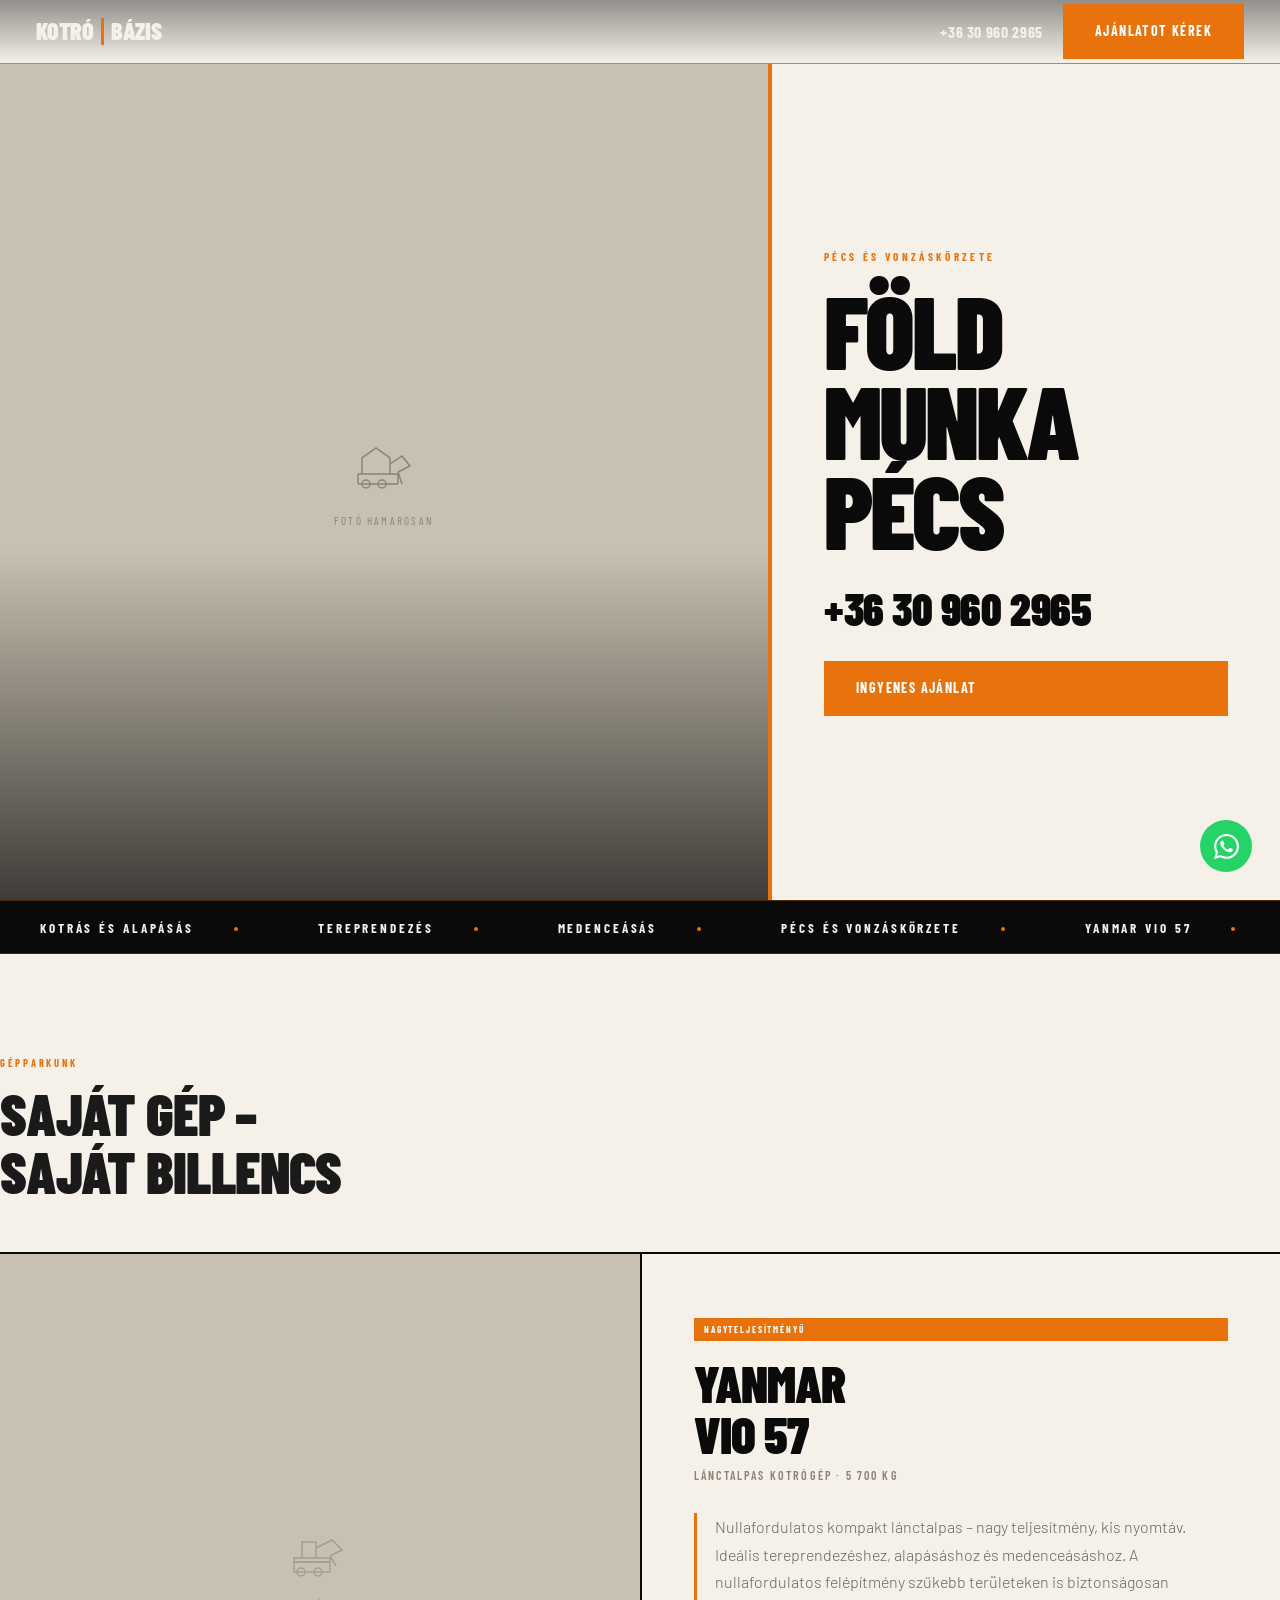
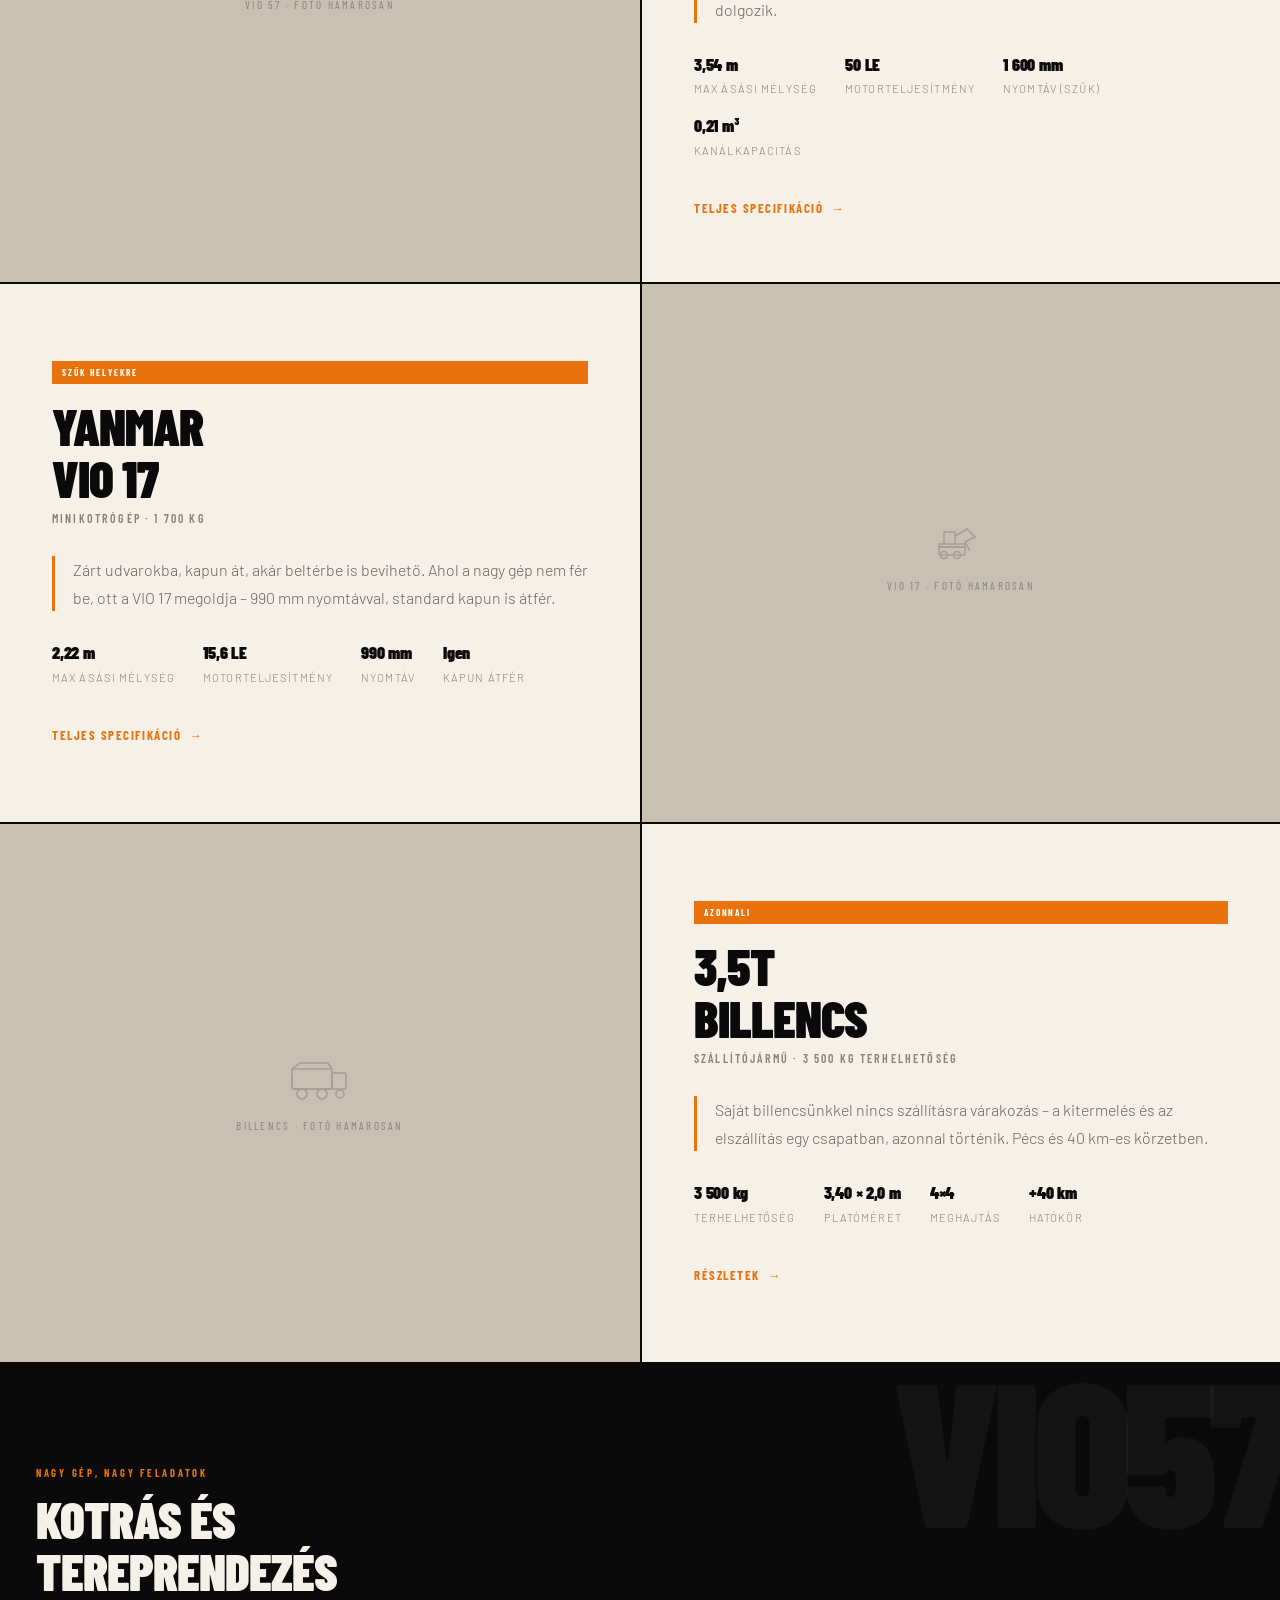
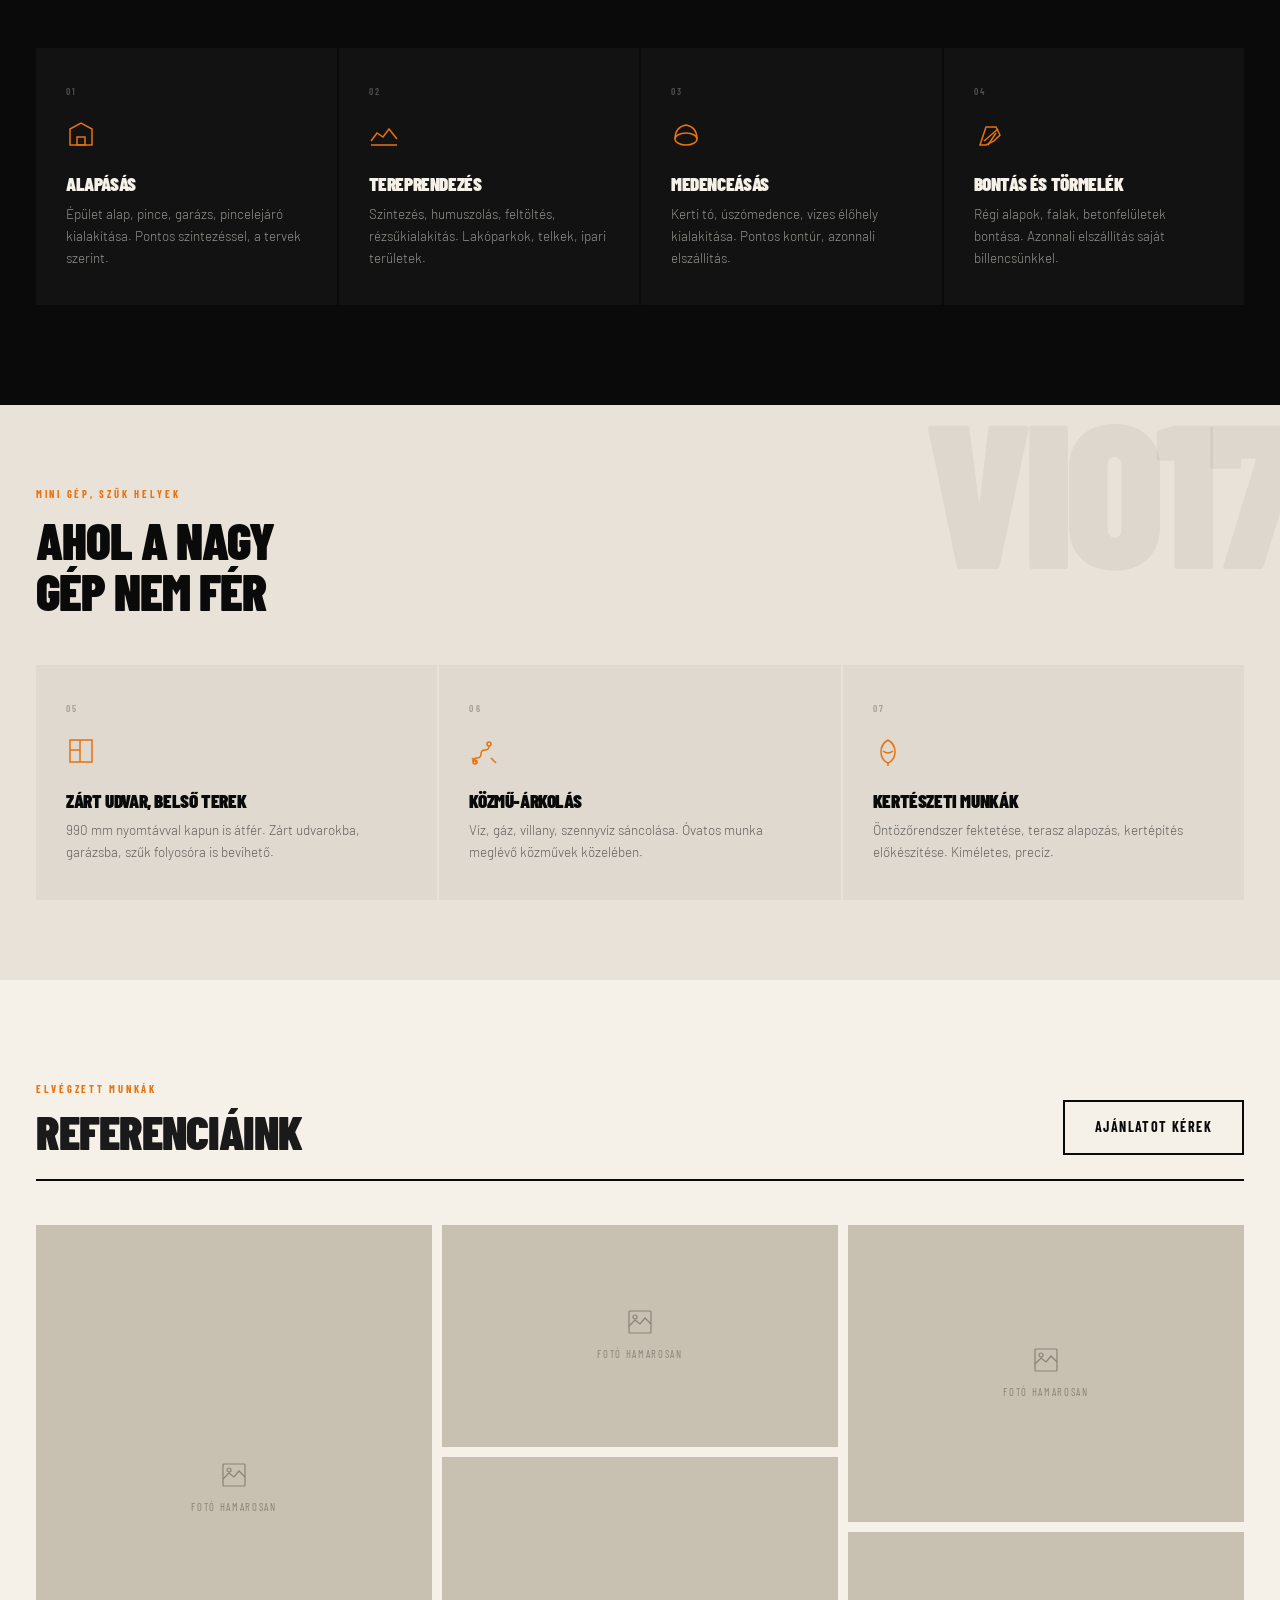
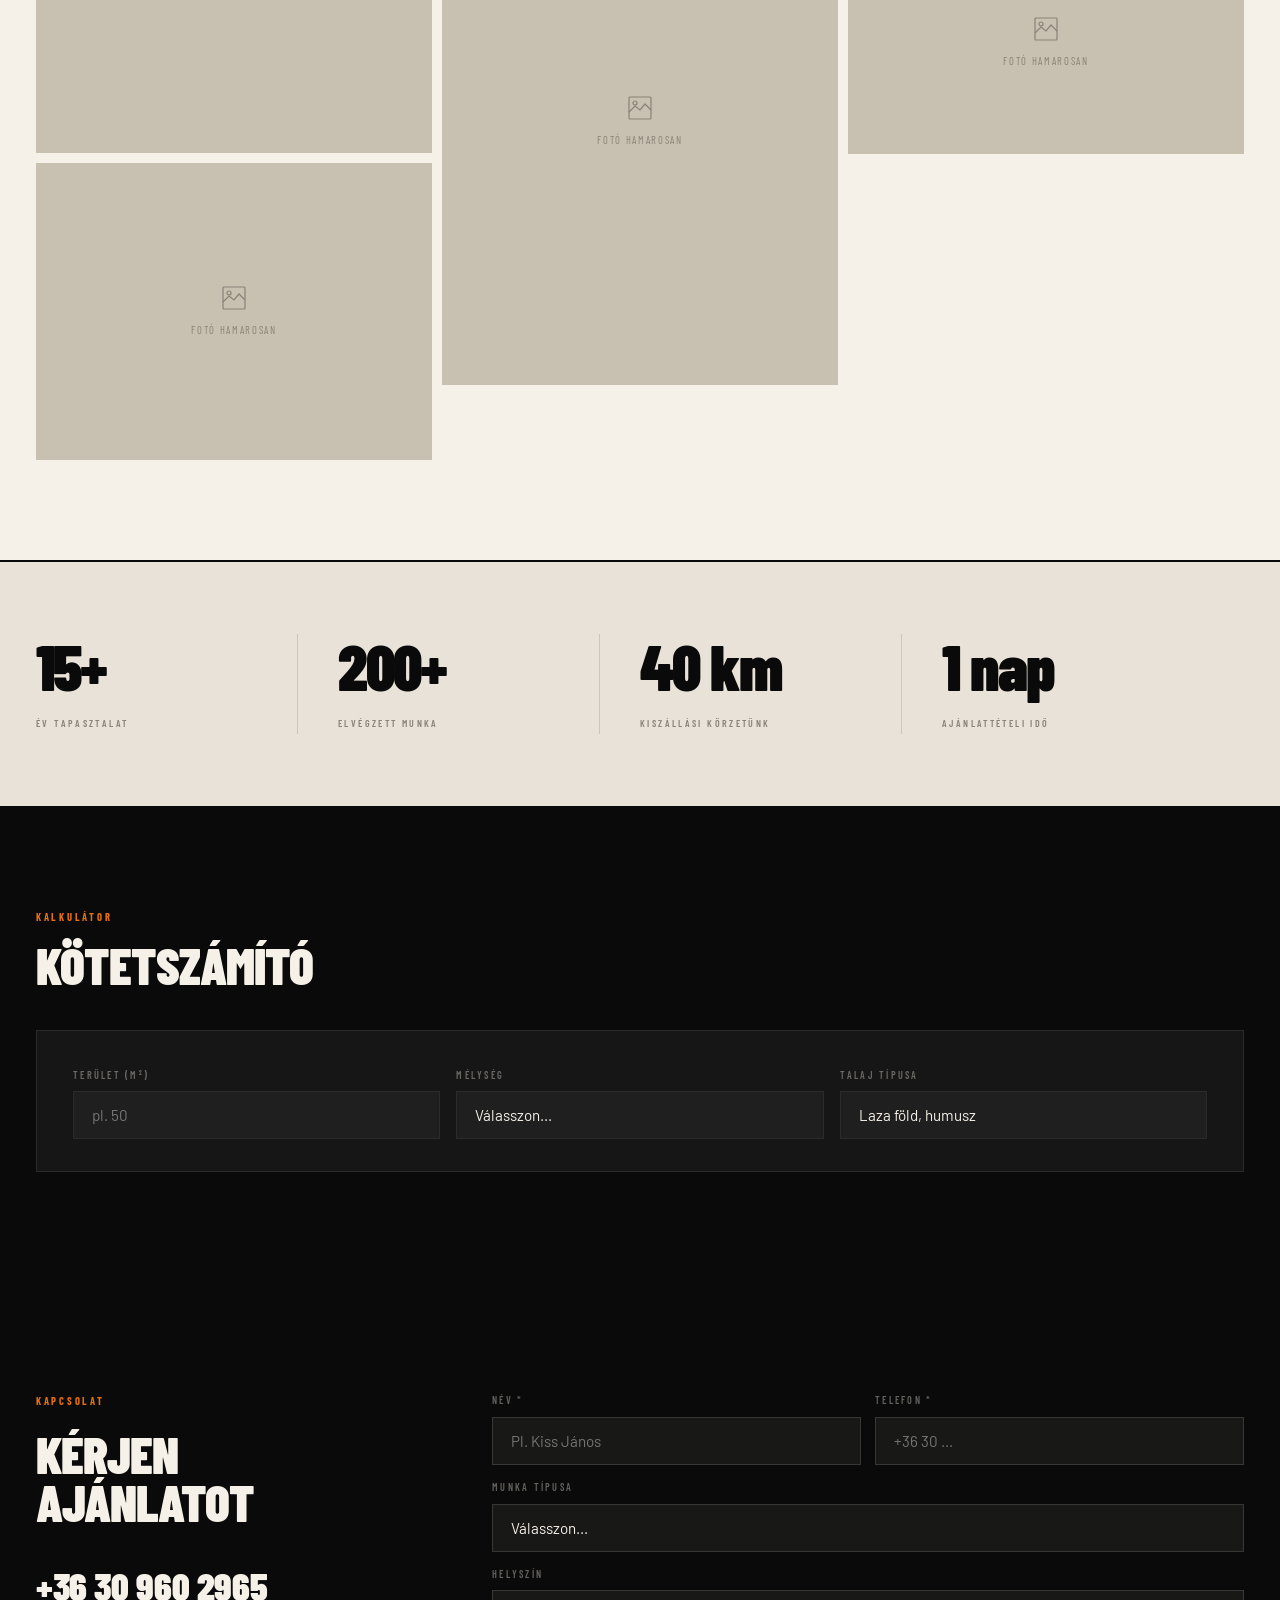
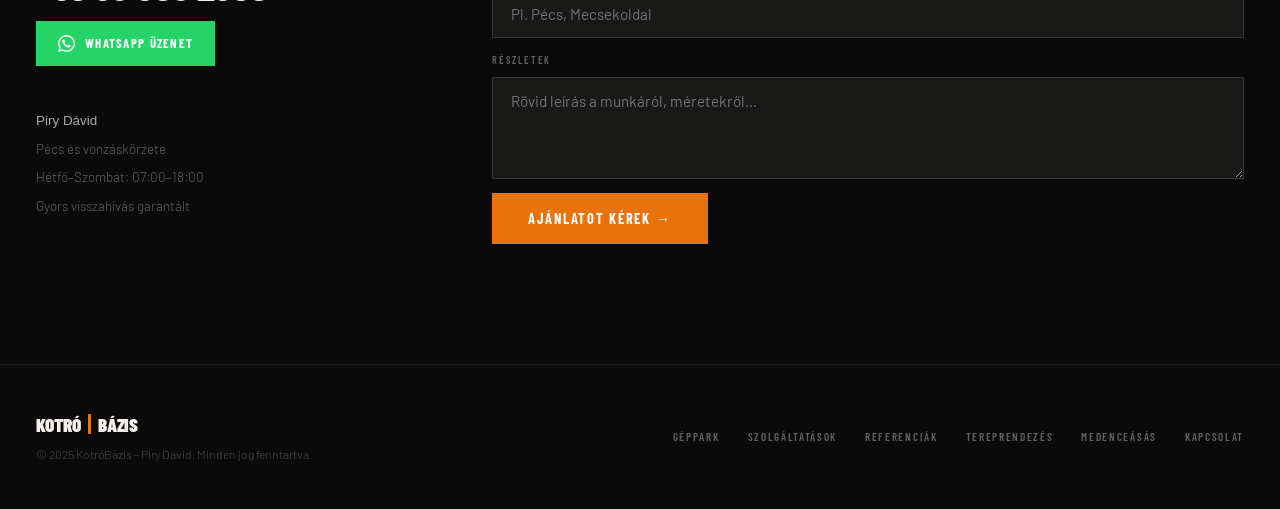
==== commit 4a698c1d: "feat: kotetsz calculator v2 engineering-grade Kötetszámító kalkulátor a #kapcsolat előtt: - VIO17/VI" ====
--- a/index.html
+++ b/index.html
@@ -512,6 +512,78 @@
   </div>
 </section>
 
+<!-- ══ CALCULATOR ════════════════════════════ -->
+<section class="kalk" id="kalkulator" aria-label="Kötetszámító kalkulátor">
+  <div class="container">
+    <span class="label reveal">Kalkulátor</span>
+    <h2 class="kalk__title reveal d1">Kötetszámító</h2>
+    <div class="kalk__wrap reveal d2">
+
+      <div class="kalk__inputs">
+        <div class="form-group">
+          <label class="form-label" for="kalk-terulet">Terület (m²)</label>
+          <input class="form-ctrl" type="number" id="kalk-terulet" name="terulet"
+                 min="1" max="9999" step="1" placeholder="pl. 50">
+        </div>
+        <div class="form-group">
+          <label class="form-label" for="kalk-melyseg">Mélység</label>
+          <select class="form-ctrl" id="kalk-melyseg" name="melyseg">
+            <option value="">Válasszon...</option>
+            <option value="0.5">0,5 m</option>
+            <option value="1.0">1,0 m</option>
+            <option value="1.5">1,5 m</option>
+            <option value="2.0">2,0 m</option>
+            <option value="2.1">2,1 m (VIO 17 maximum)</option>
+            <option value="2.5">2,5 m</option>
+            <option value="3.0">3,0 m</option>
+            <option value="3.5">3,5 m</option>
+            <option value="3.9">3,9 m (VIO 57 maximum)</option>
+          </select>
+        </div>
+        <div class="form-group">
+          <label class="form-label" for="kalk-talaj">Talaj típusa</label>
+          <select class="form-ctrl" id="kalk-talaj" name="talaj">
+            <option value="laza">Laza föld, humusz</option>
+            <option value="agyag">Agyagos, kötött talaj</option>
+            <option value="kooves">Köves, kemény talaj</option>
+          </select>
+        </div>
+      </div>
+
+      <div class="kalk__output" id="kalk-output" hidden>
+        <div class="kalk__out-grid">
+          <div class="kalk__stat">
+            <span class="kalk__num" id="kalk-kobm">—</span>
+            <span class="kalk__sub">m³ kitermelendő</span>
+          </div>
+          <div class="kalk__stat">
+            <span class="kalk__num" id="kalk-ido">—</span>
+            <span class="kalk__sub">becsült munkaidő</span>
+          </div>
+          <div class="kalk__stat">
+            <span class="kalk__num" id="kalk-bill">—</span>
+            <span class="kalk__sub">billencs forduló</span>
+          </div>
+          <div class="kalk__stat">
+            <span class="kalk__badge" id="kalk-gep">—</span>
+            <span class="kalk__sub">ajánlott gép</span>
+          </div>
+        </div>
+        <div class="kalk__warning" id="kalk-warn" hidden>
+          ⚠ Ennél a mélységnél csak a VIO 57 alkalmazható
+        </div>
+        <p class="kalk__disclaimer">
+          Tájékoztató becslés laza talajon mérve.<br>
+          A tényleges idő függ a helyszín körülményeitől, megközelítéstől és a talaj
+          pontos állapotától. Pontos ajánlathoz hívjon minket.
+        </p>
+        <a href="#kapcsolat" class="btn btn--solid kalk__cta">Ajánlatot kérek erre a munkára <span class="arr">→</span></a>
+      </div>
+
+    </div>
+  </div>
+</section>
+
 <!-- ══ CONTACT ════════════════════════════════ -->
 <section class="contact" id="kapcsolat" aria-label="Kapcsolatfelvétel">
   <div class="container">
--- a/css/style.css
+++ b/css/style.css
@@ -1060,6 +1060,107 @@
   grid-template-columns: repeat(auto-fit, minmax(260px, 1fr));
   gap: 10px;
   margin-top: 16px;
+}
+
+/* ═══════════════════════════════════════════
+   CALCULATOR – Kötetszámító
+═══════════════════════════════════════════ */
+.kalk {
+  background: #0A0A0A;
+  color: var(--ow);
+  padding: 100px 0;
+}
+.kalk .label { margin-bottom: 14px; }
+.kalk__title {
+  font-size: clamp(2.4rem, 4vw, 4rem);
+  color: var(--ow);
+  margin-bottom: 40px;
+}
+.kalk__wrap {
+  background: #161616;
+  border: 1px solid #2A2A2A;
+}
+.kalk__inputs {
+  display: grid;
+  grid-template-columns: repeat(3, 1fr);
+  gap: 16px;
+  padding: 36px 36px 32px;
+}
+.kalk .form-label { color: rgba(245,240,232,0.38); }
+.kalk .form-ctrl {
+  background: #1F1F1F;
+  border-color: #2A2A2A;
+  color: var(--ow);
+}
+.kalk .form-ctrl:focus { border-color: var(--orange); }
+.kalk__output {
+  border-top: 1px solid #2A2A2A;
+  padding: 32px 36px 36px;
+}
+.kalk__out-grid {
+  display: grid;
+  grid-template-columns: 1fr 1fr;
+  gap: 28px 48px;
+  margin-bottom: 28px;
+}
+.kalk__stat { display: flex; flex-direction: column; gap: 8px; }
+.kalk__num {
+  font-family: var(--font-d);
+  font-weight: 900;
+  font-size: clamp(2rem, 4vw, 3.5rem);
+  color: var(--orange);
+  letter-spacing: -0.03em;
+  line-height: 1;
+}
+.kalk__sub {
+  font-family: var(--font-d);
+  font-size: 0.62rem;
+  letter-spacing: 0.22em;
+  text-transform: uppercase;
+  color: rgba(245,240,232,0.32);
+}
+.kalk__badge {
+  display: inline-block;
+  background: var(--orange);
+  color: #000;
+  font-family: var(--font-d);
+  font-weight: 700;
+  font-size: 0.82rem;
+  letter-spacing: 0.08em;
+  text-transform: uppercase;
+  padding: 6px 14px;
+  align-self: flex-start;
+  line-height: 1.4;
+}
+.kalk__warning {
+  background: rgba(232,114,12,0.09);
+  border-left: 3px solid var(--orange);
+  color: var(--orange);
+  font-size: 0.82rem;
+  font-family: var(--font-d);
+  font-weight: 600;
+  letter-spacing: 0.04em;
+  padding: 10px 16px;
+  margin-bottom: 20px;
+}
+.kalk__disclaimer {
+  font-size: 0.78rem;
+  color: rgba(245,240,232,0.24);
+  font-weight: 300;
+  line-height: 1.85;
+  margin-bottom: 24px;
+  max-width: 620px;
+}
+.kalk__cta { align-self: flex-start; }
+
+@media (max-width: 1023px) {
+  .kalk__inputs { grid-template-columns: repeat(3, 1fr); }
+}
+@media (max-width: 767px) {
+  .kalk { padding: 72px 0; }
+  .kalk__inputs { grid-template-columns: 1fr; padding: 24px 20px 20px; }
+  .kalk__output { padding: 24px 20px; }
+  .kalk__out-grid { grid-template-columns: 1fr 1fr; gap: 20px 24px; }
 }
 
 /* ═══════════════════════════════════════════
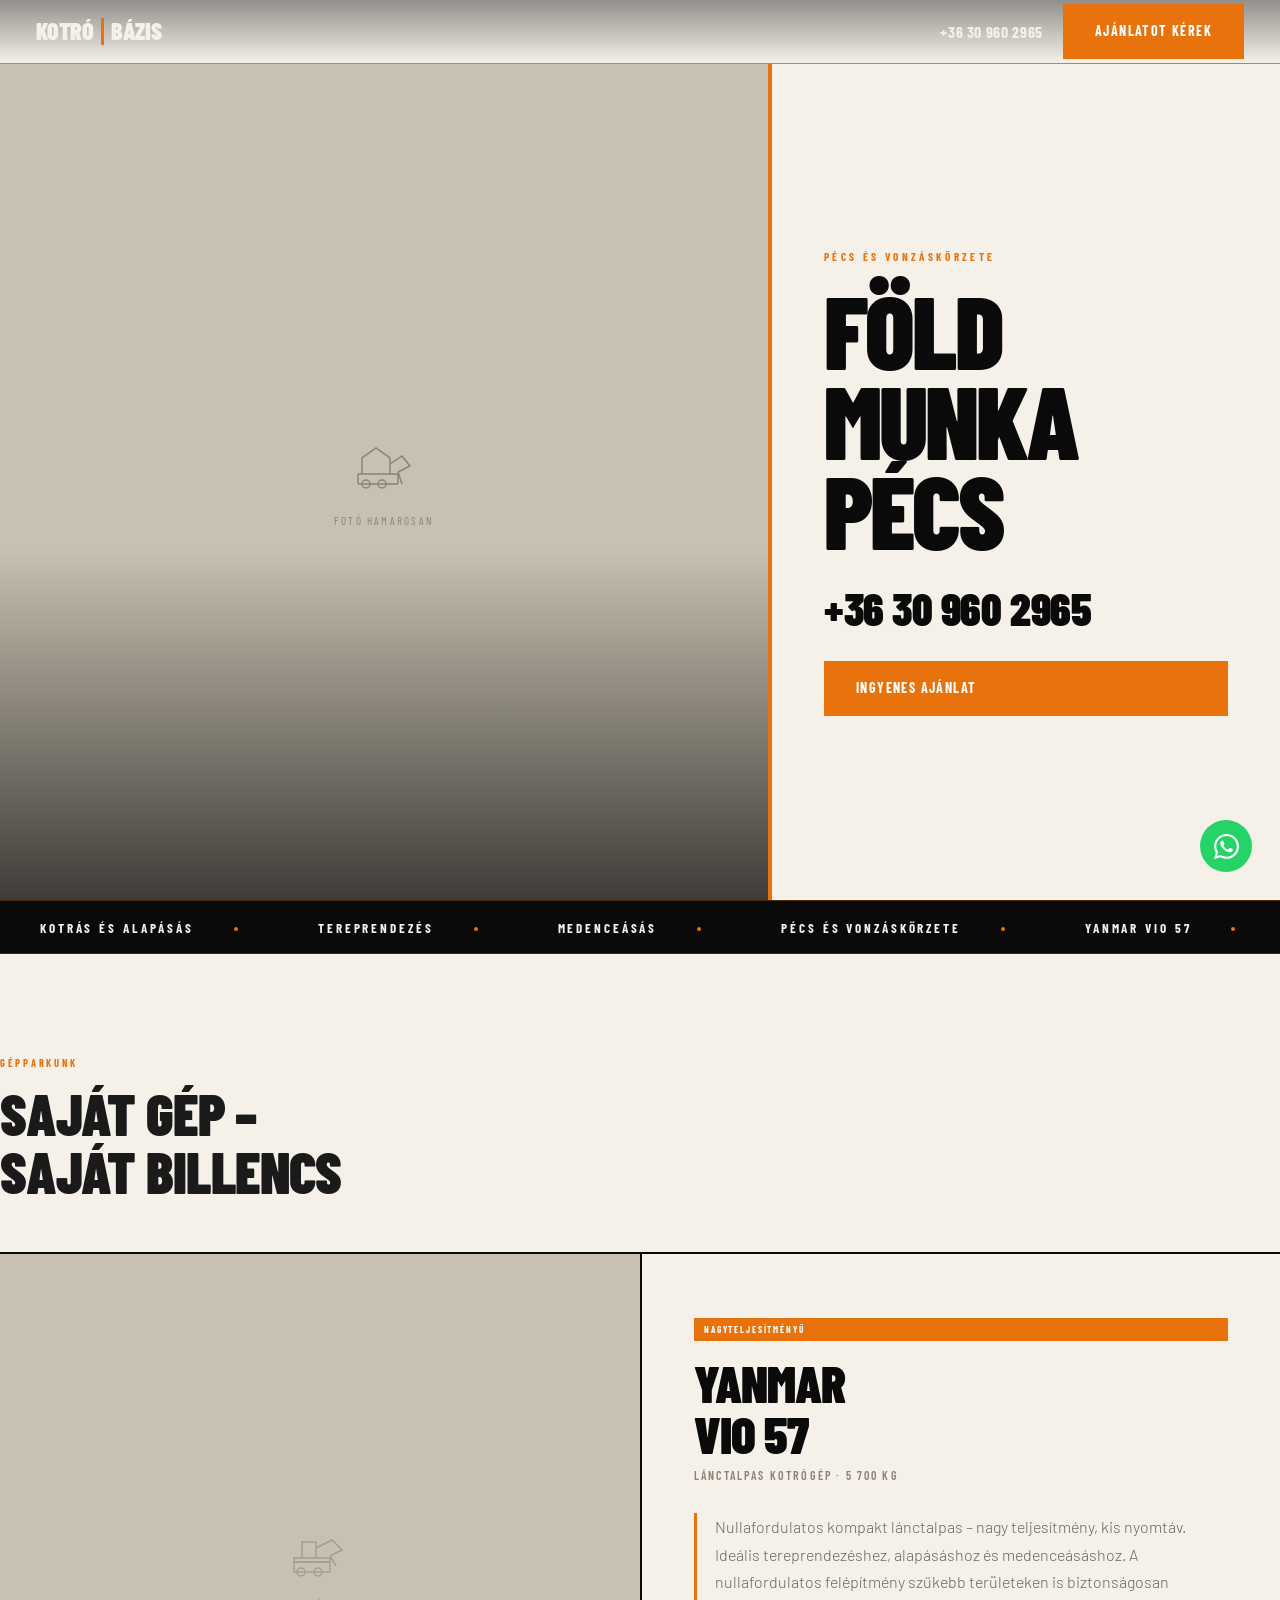
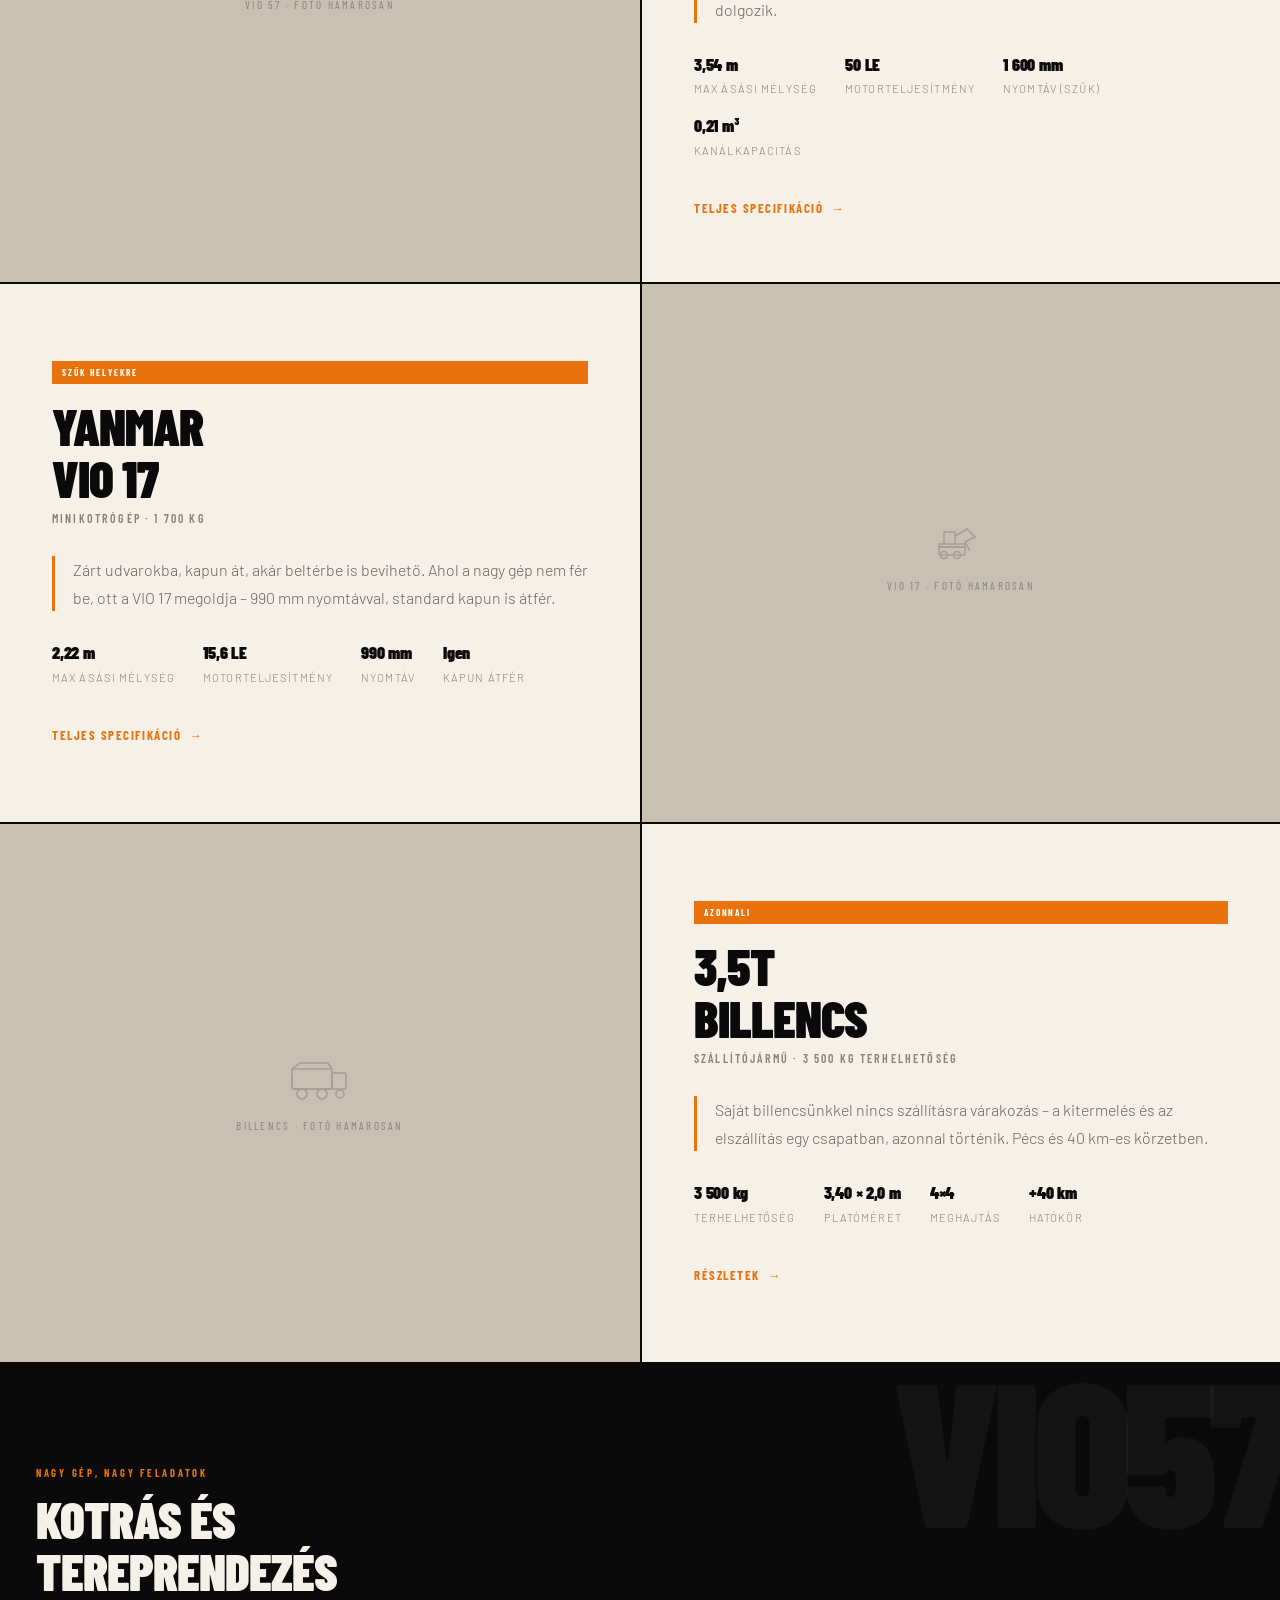
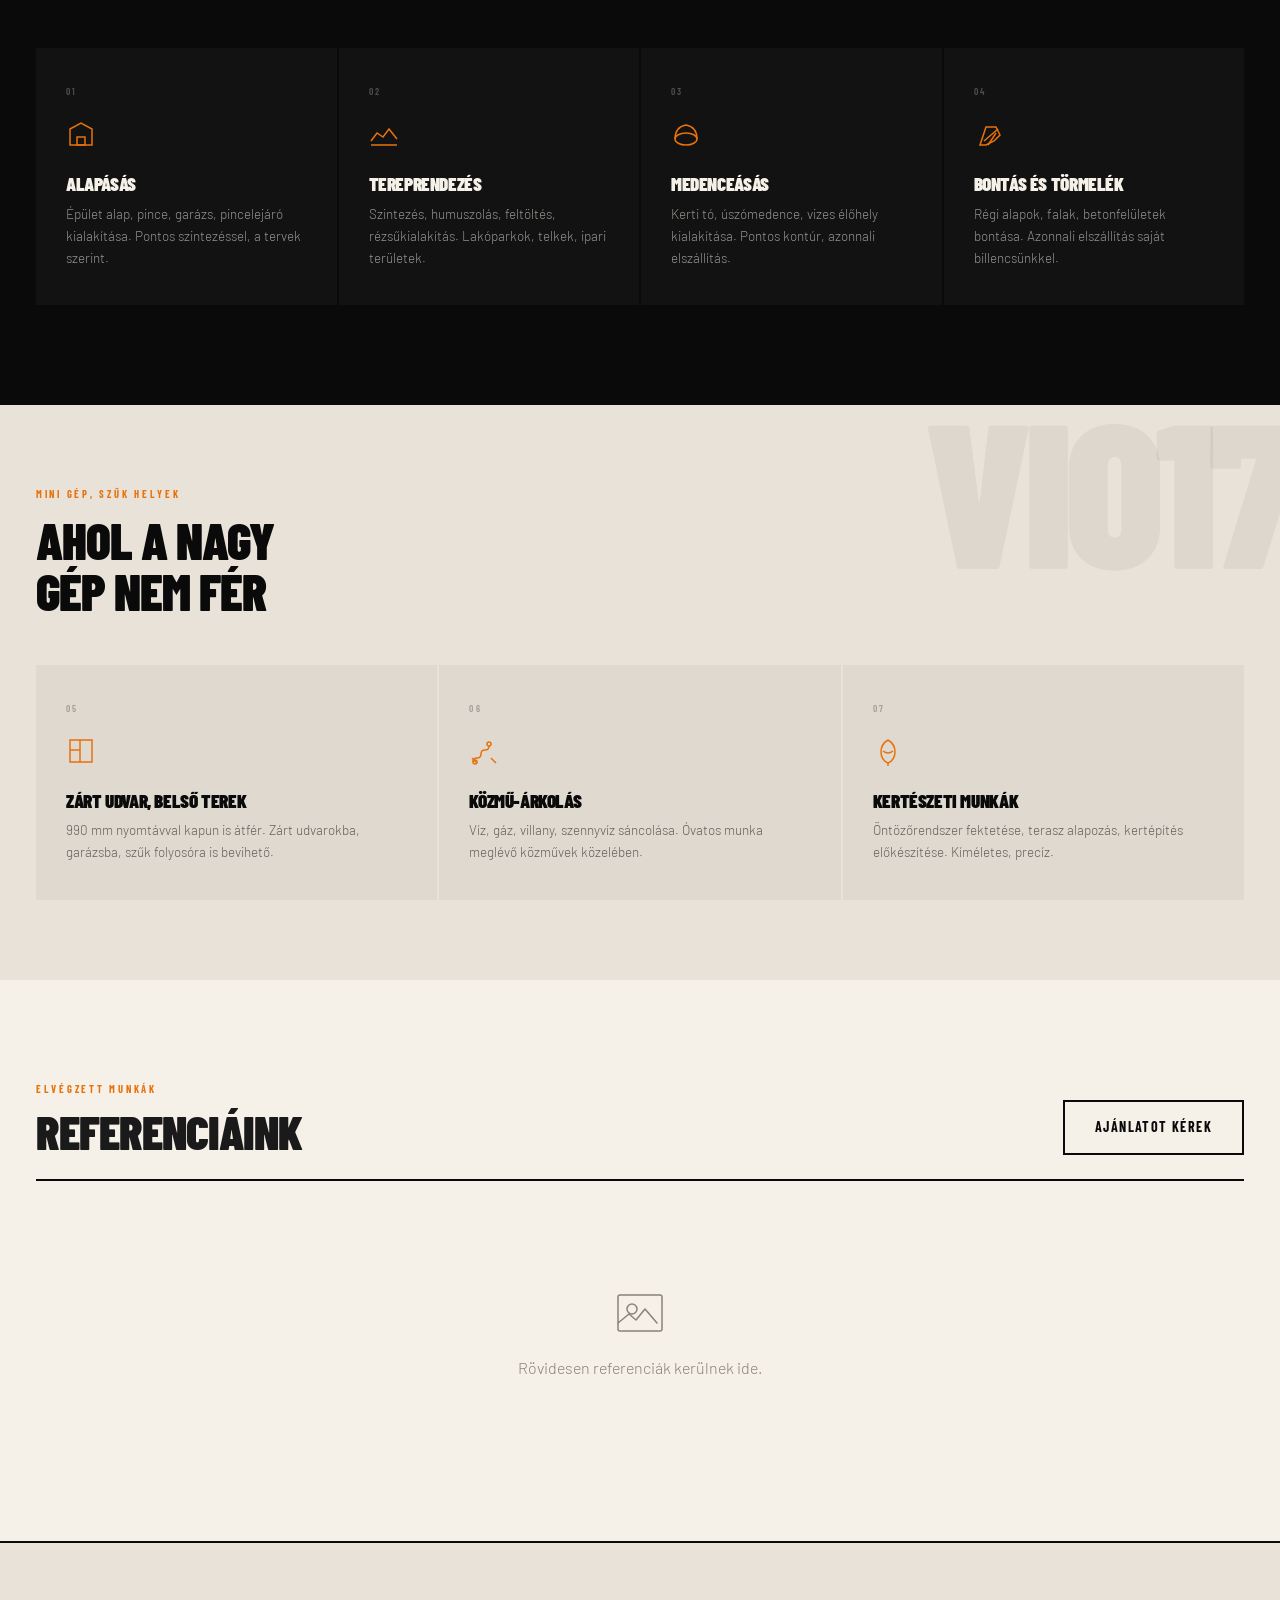
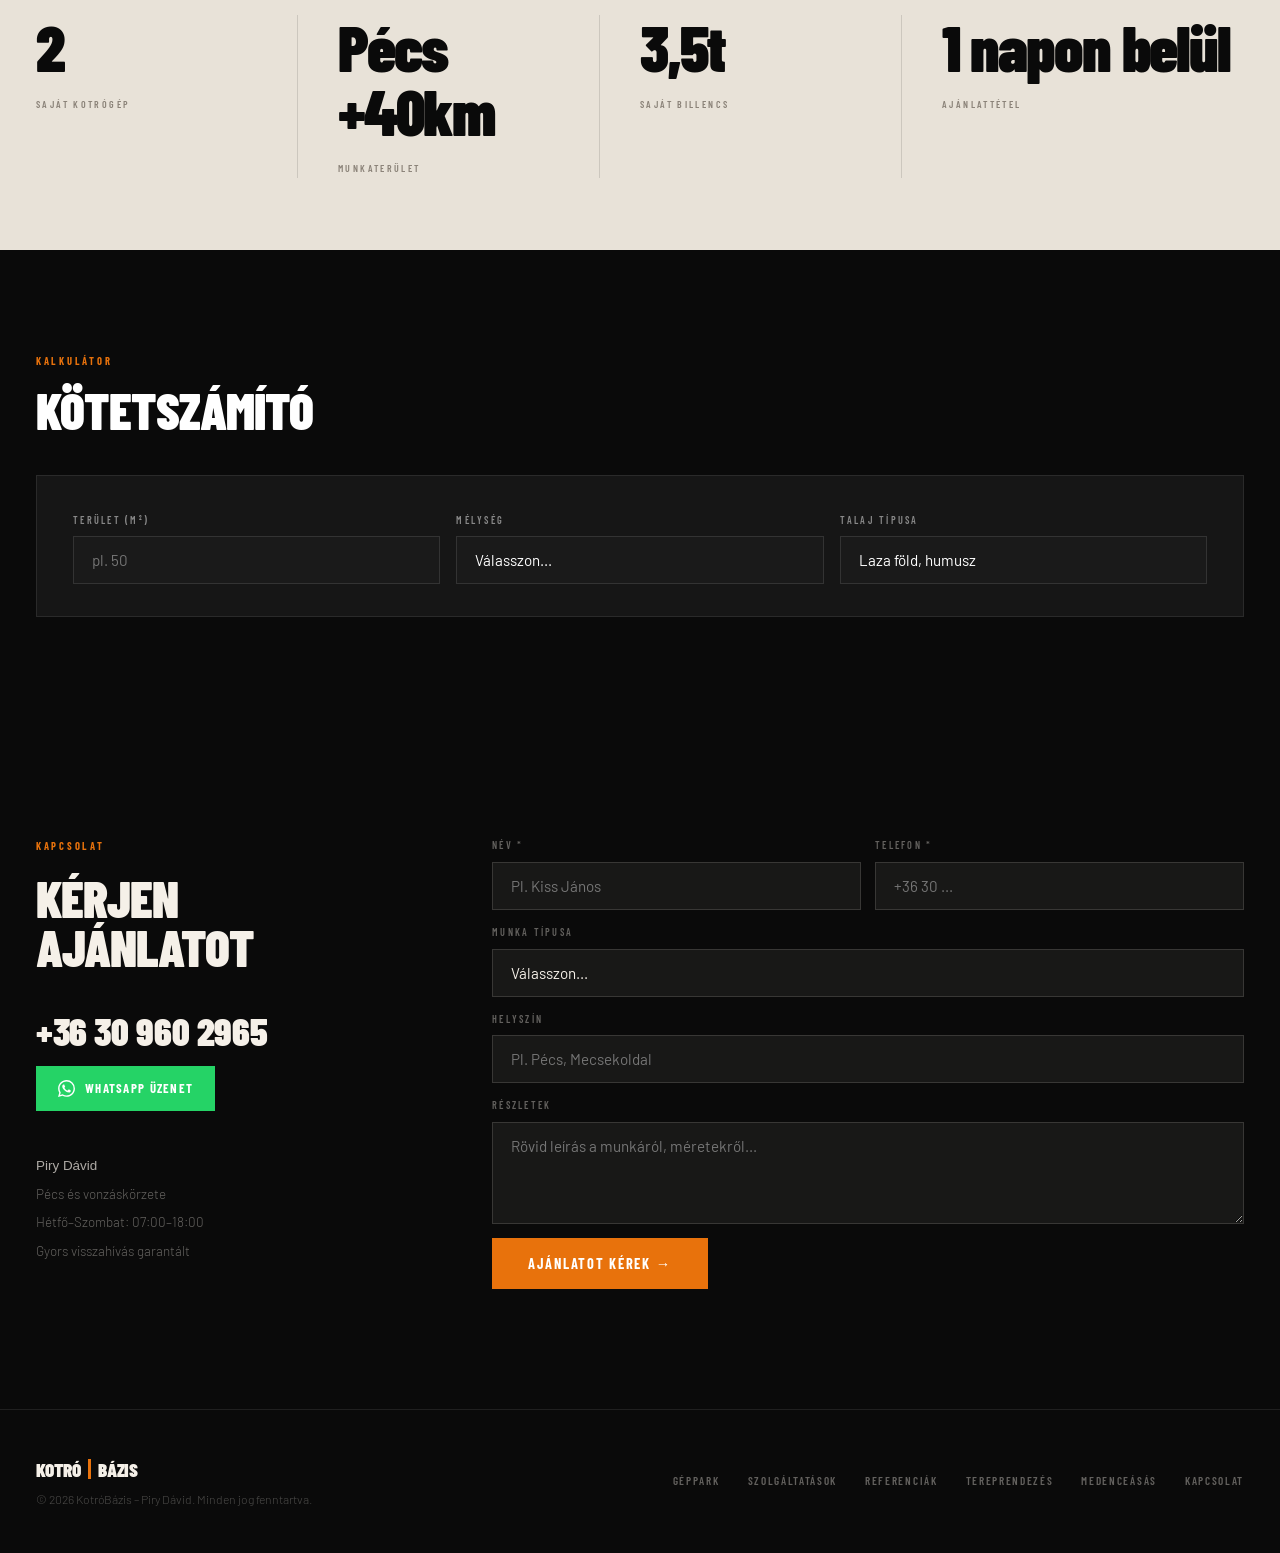
==== commit 79482c3c: "fix: kalkulator, form, adatok, whatsapp, seo javitasok" ====
--- a/index.html
+++ b/index.html
@@ -9,6 +9,10 @@
   <meta property="og:description" content="Megbízható kotrás, tereprendezés és medenceásás Pécs és vonzáskörzetében. Saját gépparkkal, azonnali elszállítással.">
   <meta property="og:type" content="website">
   <meta property="og:url" content="https://kotrobazis.hu/">
+  <meta property="og:image" content="https://kotrobazis.hu/img/og-image.jpg">
+  <meta property="og:image:width" content="1200">
+  <meta property="og:image:height" content="630">
+  <meta name="twitter:card" content="summary_large_image">
   <link rel="canonical" href="https://kotrobazis.hu/">
   <link rel="stylesheet" href="css/style.css">
   <script type="application/ld+json">
@@ -43,7 +47,7 @@
 <body>
 
 <!-- ══ FLOATING WHATSAPP ══════════════════════ -->
-<a href="https://wa.me/36309602965" class="wa-float" target="_blank" rel="noopener" aria-label="WhatsApp üzenet">
+<a href="https://wa.me/36309602965?text=Hell%C3%B3%20D%C3%A1vid%2C%20f%C3%B6ldmunk%C3%A1t%20szeretn%C3%A9k%20k%C3%A9rni.%20" class="wa-float" target="_blank" rel="noopener" aria-label="WhatsApp üzenet">
   <svg viewBox="0 0 24 24" xmlns="http://www.w3.org/2000/svg">
     <path d="M17.472 14.382c-.297-.149-1.758-.867-2.03-.967-.273-.099-.471-.148-.67.15-.197.297-.767.966-.94 1.164-.173.199-.347.223-.644.075-.297-.15-1.255-.463-2.39-1.475-.883-.788-1.48-1.761-1.653-2.059-.173-.297-.018-.458.13-.606.134-.133.298-.347.446-.52.149-.174.198-.298.298-.497.099-.198.05-.371-.025-.52-.075-.149-.669-1.612-.916-2.207-.242-.579-.487-.5-.669-.51-.173-.008-.371-.01-.57-.01-.198 0-.52.074-.792.372-.272.297-1.04 1.016-1.04 2.479 0 1.462 1.065 2.875 1.213 3.074.149.198 2.096 3.2 5.077 4.487.709.306 1.262.489 1.694.625.712.227 1.36.195 1.871.118.571-.085 1.758-.719 2.006-1.413.248-.694.248-1.289.173-1.413-.074-.124-.272-.198-.57-.347m-5.421 7.403h-.004a9.87 9.87 0 01-5.031-1.378l-.361-.214-3.741.982.998-3.648-.235-.374a9.86 9.86 0 01-1.51-5.26c.001-5.45 4.436-9.884 9.888-9.884 2.64 0 5.122 1.03 6.988 2.898a9.825 9.825 0 012.893 6.994c-.003 5.45-4.437 9.884-9.885 9.884m8.413-18.297A11.815 11.815 0 0012.05 0C5.495 0 .16 5.335.157 11.892c0 2.096.547 4.142 1.588 5.945L.057 24l6.305-1.654a11.882 11.882 0 005.683 1.448h.005c6.554 0 11.89-5.335 11.893-11.893a11.821 11.821 0 00-3.48-8.413z"/>
   </svg>
@@ -378,12 +382,16 @@
 
       <div class="ref-item ref-item--tall">
         <div class="ref-item__ph">
-          <svg width="26" height="26" viewBox="0 0 26 26" fill="none" stroke="currentColor" stroke-width="1.2">
-            <rect x="2" y="2" width="22" height="22" rx="1"/>
-            <path d="M2 17 L8 11 L13 15 L18 9 L24 15"/>
-            <circle cx="8" cy="8" r="2"/>
+          <svg width="48" height="48" viewBox="0 0 48 48" fill="none" stroke="#8A8075" stroke-width="1.5">
+            <rect x="3" y="32" width="24" height="7" rx="1"/>
+            <rect x="3" y="29" width="24" height="3"/>
+            <path d="M8 29 L8 18 L18 18 L18 29"/>
+            <path d="M18 22 L28 15 L34 21 L26 25"/>
+            <path d="M26 25 L30 32"/>
+            <circle cx="7" cy="39" r="3"/>
+            <circle cx="19" cy="39" r="3"/>
           </svg>
-          <span>Fotó hamarosan</span>
+          <span style="font-size:11px;color:#8A8075;letter-spacing:0.14em;text-transform:uppercase;">Fotó hamarosan</span>
         </div>
         <div class="ref-item__over">
           <div class="ref-item__txt">
@@ -396,12 +404,16 @@
 
       <div class="ref-item ref-item--sq">
         <div class="ref-item__ph">
-          <svg width="26" height="26" viewBox="0 0 26 26" fill="none" stroke="currentColor" stroke-width="1.2">
-            <rect x="2" y="2" width="22" height="22" rx="1"/>
-            <path d="M2 17 L8 11 L13 15 L18 9 L24 15"/>
-            <circle cx="8" cy="8" r="2"/>
+          <svg width="48" height="48" viewBox="0 0 48 48" fill="none" stroke="#8A8075" stroke-width="1.5">
+            <rect x="3" y="32" width="24" height="7" rx="1"/>
+            <rect x="3" y="29" width="24" height="3"/>
+            <path d="M8 29 L8 18 L18 18 L18 29"/>
+            <path d="M18 22 L28 15 L34 21 L26 25"/>
+            <path d="M26 25 L30 32"/>
+            <circle cx="7" cy="39" r="3"/>
+            <circle cx="19" cy="39" r="3"/>
           </svg>
-          <span>Fotó hamarosan</span>
+          <span style="font-size:11px;color:#8A8075;letter-spacing:0.14em;text-transform:uppercase;">Fotó hamarosan</span>
         </div>
         <div class="ref-item__over">
           <div class="ref-item__txt">
@@ -414,12 +426,16 @@
 
       <div class="ref-item ref-item--wide">
         <div class="ref-item__ph">
-          <svg width="26" height="26" viewBox="0 0 26 26" fill="none" stroke="currentColor" stroke-width="1.2">
-            <rect x="2" y="2" width="22" height="22" rx="1"/>
-            <path d="M2 17 L8 11 L13 15 L18 9 L24 15"/>
-            <circle cx="8" cy="8" r="2"/>
+          <svg width="48" height="48" viewBox="0 0 48 48" fill="none" stroke="#8A8075" stroke-width="1.5">
+            <rect x="3" y="32" width="24" height="7" rx="1"/>
+            <rect x="3" y="29" width="24" height="3"/>
+            <path d="M8 29 L8 18 L18 18 L18 29"/>
+            <path d="M18 22 L28 15 L34 21 L26 25"/>
+            <path d="M26 25 L30 32"/>
+            <circle cx="7" cy="39" r="3"/>
+            <circle cx="19" cy="39" r="3"/>
           </svg>
-          <span>Fotó hamarosan</span>
+          <span style="font-size:11px;color:#8A8075;letter-spacing:0.14em;text-transform:uppercase;">Fotó hamarosan</span>
         </div>
         <div class="ref-item__over">
           <div class="ref-item__txt">
@@ -432,12 +448,16 @@
 
       <div class="ref-item ref-item--tall">
         <div class="ref-item__ph">
-          <svg width="26" height="26" viewBox="0 0 26 26" fill="none" stroke="currentColor" stroke-width="1.2">
-            <rect x="2" y="2" width="22" height="22" rx="1"/>
-            <path d="M2 17 L8 11 L13 15 L18 9 L24 15"/>
-            <circle cx="8" cy="8" r="2"/>
+          <svg width="48" height="48" viewBox="0 0 48 48" fill="none" stroke="#8A8075" stroke-width="1.5">
+            <rect x="3" y="32" width="24" height="7" rx="1"/>
+            <rect x="3" y="29" width="24" height="3"/>
+            <path d="M8 29 L8 18 L18 18 L18 29"/>
+            <path d="M18 22 L28 15 L34 21 L26 25"/>
+            <path d="M26 25 L30 32"/>
+            <circle cx="7" cy="39" r="3"/>
+            <circle cx="19" cy="39" r="3"/>
           </svg>
-          <span>Fotó hamarosan</span>
+          <span style="font-size:11px;color:#8A8075;letter-spacing:0.14em;text-transform:uppercase;">Fotó hamarosan</span>
         </div>
         <div class="ref-item__over">
           <div class="ref-item__txt">
@@ -450,12 +470,16 @@
 
       <div class="ref-item ref-item--sq">
         <div class="ref-item__ph">
-          <svg width="26" height="26" viewBox="0 0 26 26" fill="none" stroke="currentColor" stroke-width="1.2">
-            <rect x="2" y="2" width="22" height="22" rx="1"/>
-            <path d="M2 17 L8 11 L13 15 L18 9 L24 15"/>
-            <circle cx="8" cy="8" r="2"/>
+          <svg width="48" height="48" viewBox="0 0 48 48" fill="none" stroke="#8A8075" stroke-width="1.5">
+            <rect x="3" y="32" width="24" height="7" rx="1"/>
+            <rect x="3" y="29" width="24" height="3"/>
+            <path d="M8 29 L8 18 L18 18 L18 29"/>
+            <path d="M18 22 L28 15 L34 21 L26 25"/>
+            <path d="M26 25 L30 32"/>
+            <circle cx="7" cy="39" r="3"/>
+            <circle cx="19" cy="39" r="3"/>
           </svg>
-          <span>Fotó hamarosan</span>
+          <span style="font-size:11px;color:#8A8075;letter-spacing:0.14em;text-transform:uppercase;">Fotó hamarosan</span>
         </div>
         <div class="ref-item__over">
           <div class="ref-item__txt">
@@ -468,12 +492,16 @@
 
       <div class="ref-item ref-item--wide">
         <div class="ref-item__ph">
-          <svg width="26" height="26" viewBox="0 0 26 26" fill="none" stroke="currentColor" stroke-width="1.2">
-            <rect x="2" y="2" width="22" height="22" rx="1"/>
-            <path d="M2 17 L8 11 L13 15 L18 9 L24 15"/>
-            <circle cx="8" cy="8" r="2"/>
+          <svg width="48" height="48" viewBox="0 0 48 48" fill="none" stroke="#8A8075" stroke-width="1.5">
+            <rect x="3" y="32" width="24" height="7" rx="1"/>
+            <rect x="3" y="29" width="24" height="3"/>
+            <path d="M8 29 L8 18 L18 18 L18 29"/>
+            <path d="M18 22 L28 15 L34 21 L26 25"/>
+            <path d="M26 25 L30 32"/>
+            <circle cx="7" cy="39" r="3"/>
+            <circle cx="19" cy="39" r="3"/>
           </svg>
-          <span>Fotó hamarosan</span>
+          <span style="font-size:11px;color:#8A8075;letter-spacing:0.14em;text-transform:uppercase;">Fotó hamarosan</span>
         </div>
         <div class="ref-item__over">
           <div class="ref-item__txt">
@@ -493,20 +521,20 @@
   <div class="container">
     <div class="trust__grid">
       <div class="trust__item reveal">
-        <span class="trust__num">15+</span>
-        <span class="trust__label">Év tapasztalat</span>
+        <span class="trust__num">2</span>
+        <span class="trust__label">Saját kotrógép</span>
       </div>
       <div class="trust__item reveal d1">
-        <span class="trust__num">200+</span>
-        <span class="trust__label">Elvégzett munka</span>
+        <span class="trust__num">Pécs +40km</span>
+        <span class="trust__label">Munkaterület</span>
       </div>
       <div class="trust__item reveal d2">
-        <span class="trust__num">40 km</span>
-        <span class="trust__label">Kiszállási körzetünk</span>
+        <span class="trust__num">3,5t</span>
+        <span class="trust__label">Saját billencs</span>
       </div>
       <div class="trust__item reveal d3">
-        <span class="trust__num">1 nap</span>
-        <span class="trust__label">Ajánlattételi idő</span>
+        <span class="trust__num">1 napon belül</span>
+        <span class="trust__label">Ajánlattétel</span>
       </div>
     </div>
   </div>
@@ -593,7 +621,7 @@
         <span class="label reveal">Kapcsolat</span>
         <h2 class="contact__title reveal d1">KÉRJEN<br>AJÁNLATOT</h2>
         <a href="tel:+36309602965" class="contact__phone reveal d2">+36 30 960 2965</a>
-        <a href="https://wa.me/36309602965" class="contact__wa reveal d3" target="_blank" rel="noopener">
+        <a href="https://wa.me/36309602965?text=Hell%C3%B3%20D%C3%A1vid%2C%20f%C3%B6ldmunk%C3%A1t%20szeretn%C3%A9k%20k%C3%A9rni.%20" class="contact__wa reveal d3" target="_blank" rel="noopener">
           <svg width="17" height="17" viewBox="0 0 24 24" fill="currentColor">
             <path d="M17.472 14.382c-.297-.149-1.758-.867-2.03-.967-.273-.099-.471-.148-.67.15-.197.297-.767.966-.94 1.164-.173.199-.347.223-.644.075-.297-.15-1.255-.463-2.39-1.475-.883-.788-1.48-1.761-1.653-2.059-.173-.297-.018-.458.13-.606.134-.133.298-.347.446-.52.149-.174.198-.298.298-.497.099-.198.05-.371-.025-.52-.075-.149-.669-1.612-.916-2.207-.242-.579-.487-.5-.669-.51-.173-.008-.371-.01-.57-.01-.198 0-.52.074-.792.372-.272.297-1.04 1.016-1.04 2.479 0 1.462 1.065 2.875 1.213 3.074.149.198 2.096 3.2 5.077 4.487.709.306 1.262.489 1.694.625.712.227 1.36.195 1.871.118.571-.085 1.758-.719 2.006-1.413.248-.694.248-1.289.173-1.413-.074-.124-.272-.198-.57-.347m-5.421 7.403h-.004a9.87 9.87 0 01-5.031-1.378l-.361-.214-3.741.982.998-3.648-.235-.374a9.86 9.86 0 01-1.51-5.26c.001-5.45 4.436-9.884 9.888-9.884 2.64 0 5.122 1.03 6.988 2.898a9.825 9.825 0 012.893 6.994c-.003 5.45-4.437 9.884-9.885 9.884m8.413-18.297A11.815 11.815 0 0012.05 0C5.495 0 .16 5.335.157 11.892c0 2.096.547 4.142 1.588 5.945L.057 24l6.305-1.654a11.882 11.882 0 005.683 1.448h.005c6.554 0 11.89-5.335 11.893-11.893a11.821 11.821 0 00-3.48-8.413z"/>
           </svg>
@@ -607,20 +635,22 @@
         </div>
       </div>
 
-      <form class="contact__form reveal d1" id="contact-form" novalidate>
+      <form class="contact__form reveal d1" id="contact-form" action="https://formspree.io/f/xpwzgvkj" method="POST">
+        <input type="hidden" name="_subject" value="Új ajánlatkérés – KotróBázis">
+        <input type="hidden" name="_language" value="hu">
         <div class="contact__row">
           <div class="form-group">
             <label class="form-label" for="cf-name">Név *</label>
-            <input class="form-ctrl" type="text" id="cf-name" name="name" placeholder="Pl. Kiss János" required>
+            <input class="form-ctrl" type="text" id="cf-name" name="nev" placeholder="Pl. Kiss János" required>
           </div>
           <div class="form-group">
             <label class="form-label" for="cf-phone">Telefon *</label>
-            <input class="form-ctrl" type="tel" id="cf-phone" name="phone" placeholder="+36 30 ..." required>
+            <input class="form-ctrl" type="tel" id="cf-phone" name="telefon" placeholder="+36 30 ..." required>
           </div>
         </div>
         <div class="form-group">
           <label class="form-label" for="cf-service">Munka típusa</label>
-          <select class="form-ctrl" id="cf-service" name="service">
+          <select class="form-ctrl" id="cf-service" name="munka_tipusa">
             <option value="">Válasszon...</option>
             <option value="alapasas">Alapásás</option>
             <option value="tereprendezes">Tereprendezés</option>
@@ -633,15 +663,23 @@
         </div>
         <div class="form-group">
           <label class="form-label" for="cf-location">Helyszín</label>
-          <input class="form-ctrl" type="text" id="cf-location" name="location" placeholder="Pl. Pécs, Mecsekoldal">
+          <input class="form-ctrl" type="text" id="cf-location" name="helyszin" placeholder="Pl. Pécs, Mecsekoldal">
         </div>
         <div class="form-group">
           <label class="form-label" for="cf-msg">Részletek</label>
-          <textarea class="form-ctrl" id="cf-msg" name="message" rows="4" placeholder="Rövid leírás a munkáról, méretekről..."></textarea>
+          <textarea class="form-ctrl" id="cf-msg" name="reszletek" rows="4" placeholder="Rövid leírás a munkáról, méretekről..."></textarea>
         </div>
         <button type="submit" class="btn-submit">Ajánlatot kérek <span class="arr">→</span></button>
         <div id="form-status" style="margin-top:12px;font-size:0.84rem;display:none;"></div>
       </form>
+      <div id="form-success" style="display:none;padding:2rem;text-align:center;">
+        <svg width="48" height="48" viewBox="0 0 48 48" fill="none" stroke="#2D9B6F" stroke-width="2" stroke-linecap="round" stroke-linejoin="round" style="margin:0 auto 1rem;display:block;">
+          <circle cx="24" cy="24" r="20"/>
+          <path d="M14 24l8 8 12-14"/>
+        </svg>
+        <p style="font-size:1.1rem;font-weight:600;margin-bottom:.5rem;">Köszönjük!</p>
+        <p style="color:var(--text-muted);">Piry Dávid hamarosan visszahívja Önt.</p>
+      </div>
 
     </div>
   </div>
@@ -652,7 +690,7 @@
   <div class="container footer__inner">
     <div>
       <div class="footer__logo">KOTRÓ<span class="sep"></span>BÁZIS</div>
-      <p class="footer__copy">© 2025 KotróBázis – Piry Dávid. Minden jog fenntartva.</p>
+      <p class="footer__copy">© <span id="footer-year">2025</span> KotróBázis – Piry Dávid. Minden jog fenntartva.</p>
     </div>
     <nav class="footer__links" aria-label="Gyorslinkek">
       <a href="#gepek">Géppark</a>
--- a/css/style.css
+++ b/css/style.css
@@ -1270,3 +1270,55 @@
   .hero__panel-title { font-size: clamp(48px, 20vw, 80px); }
   .machines__intro { padding: 64px 0 40px; }
 }
+
+/* ── Kalkulátor szín javítások ─────────────
+   !important szükséges az örökléses konfliktusok
+   és a böngészők eltérő select/option kezelése miatt
+─────────────────────────────────────────── */
+#kalkulator {
+  background: #0A0A0A !important;
+  color: #F5F0E8 !important;
+}
+#kalkulator .label {
+  color: #E8720C !important;
+}
+#kalkulator .kalk__title {
+  color: #FFFFFF !important;
+}
+#kalkulator p,
+#kalkulator .kalk__disclaimer {
+  color: #999999 !important;
+}
+#kalkulator .form-label {
+  color: #888888 !important;
+}
+#kalkulator .form-ctrl {
+  background: #1A1A1A !important;
+  color: #FFFFFF !important;
+  border-color: #333333 !important;
+}
+#kalkulator select option {
+  background: #161616 !important;
+  color: #FFFFFF !important;
+}
+#kalkulator .form-ctrl:focus {
+  border-color: #E8720C !important;
+  outline: none !important;
+}
+#kalk-output {
+  color: #FFFFFF !important;
+}
+#kalk-output .kalk__num {
+  color: #E8720C !important;
+}
+#kalk-output .kalk__sub {
+  color: #666666 !important;
+}
+#kalk-output .kalk__warning {
+  color: #E8720C !important;
+  background: rgba(232,114,12,0.1) !important;
+}
+
+@media (prefers-reduced-motion: reduce) {
+  .ticker__track { animation: none; white-space: normal; padding: 0.5rem 2rem; }
+}
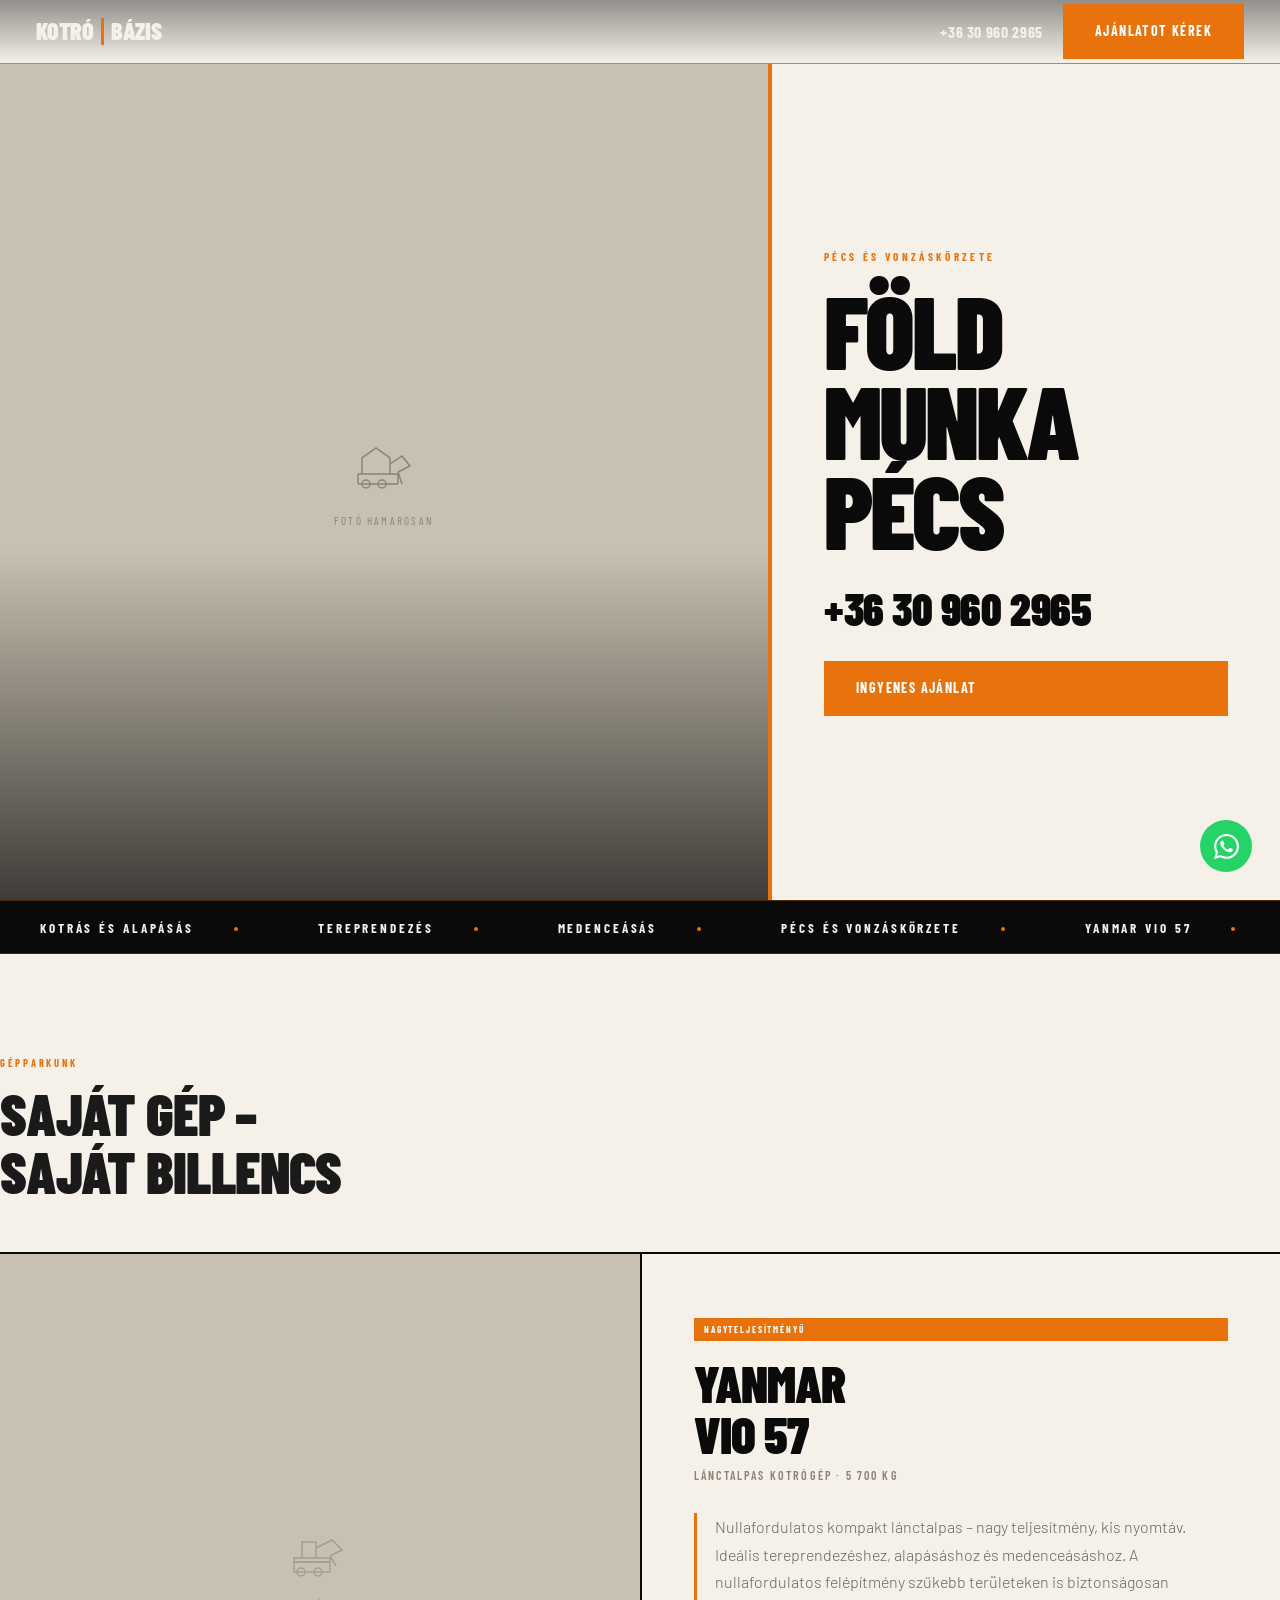
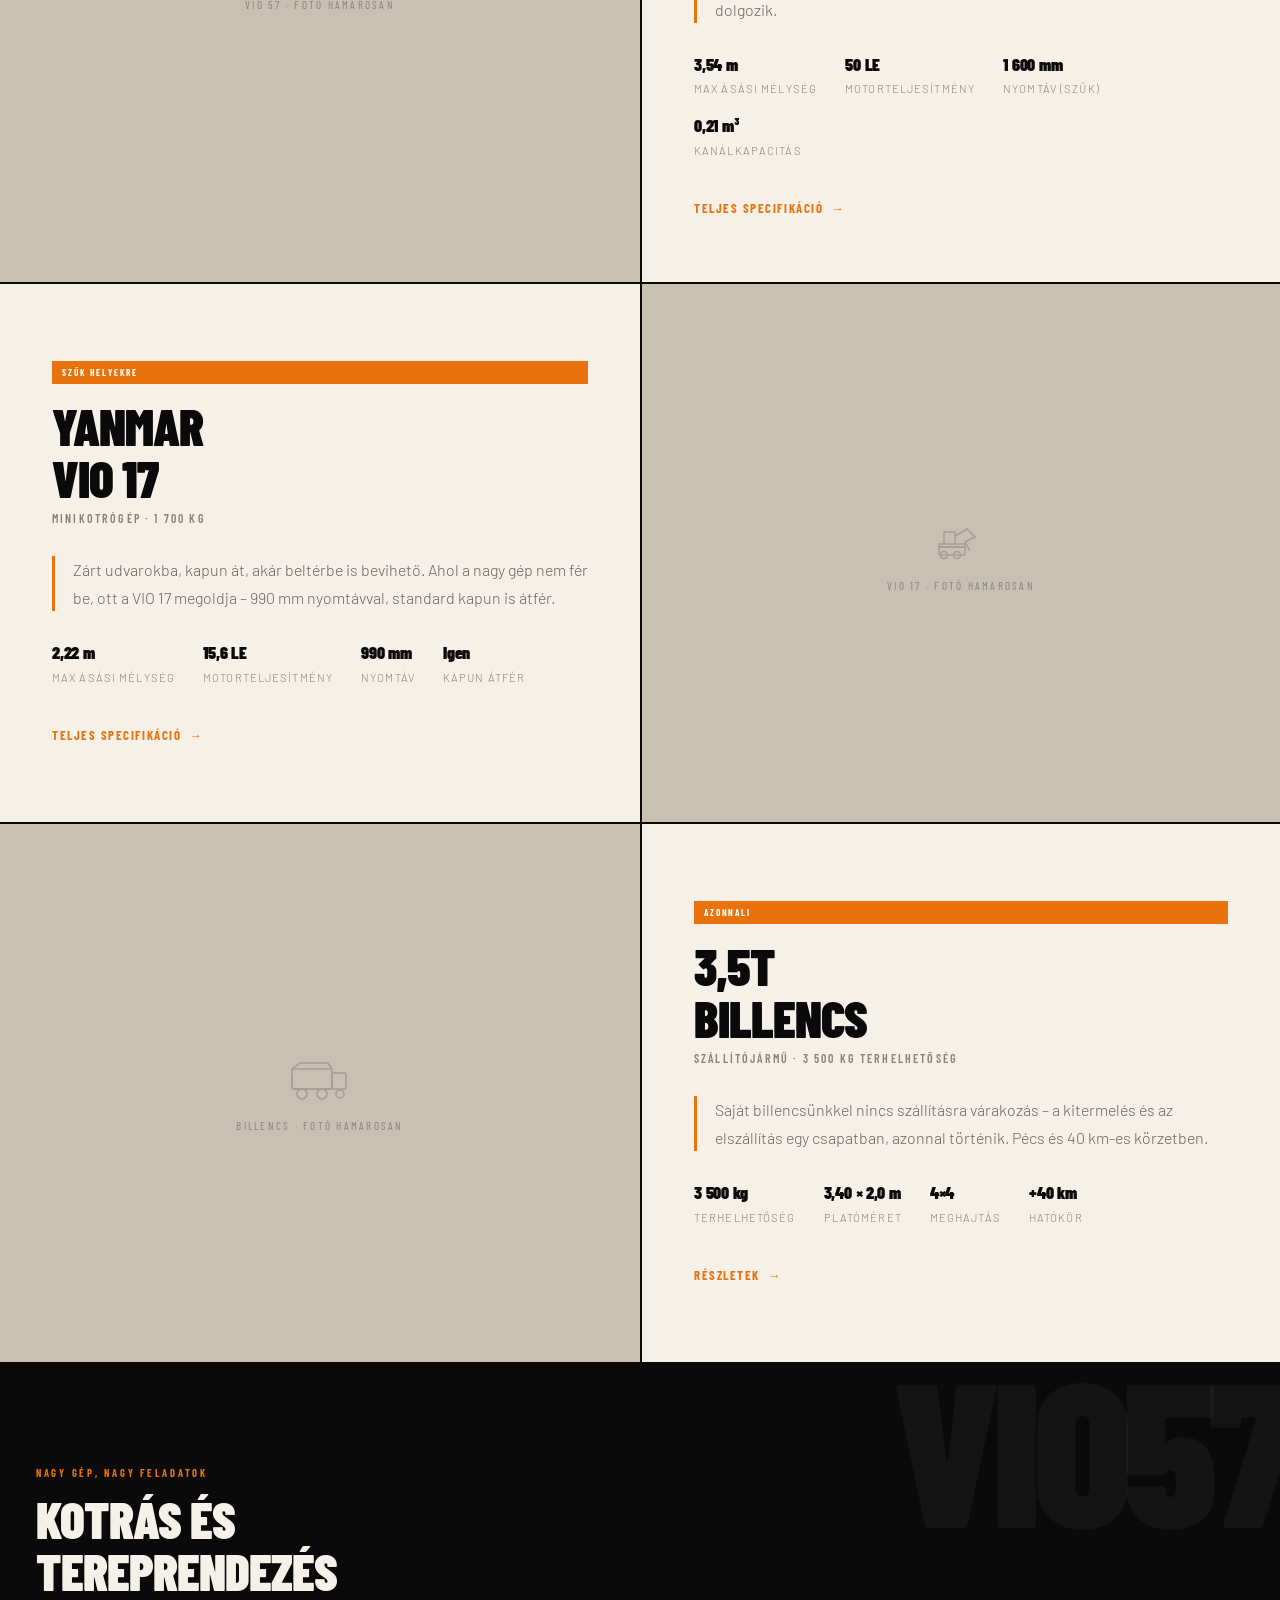
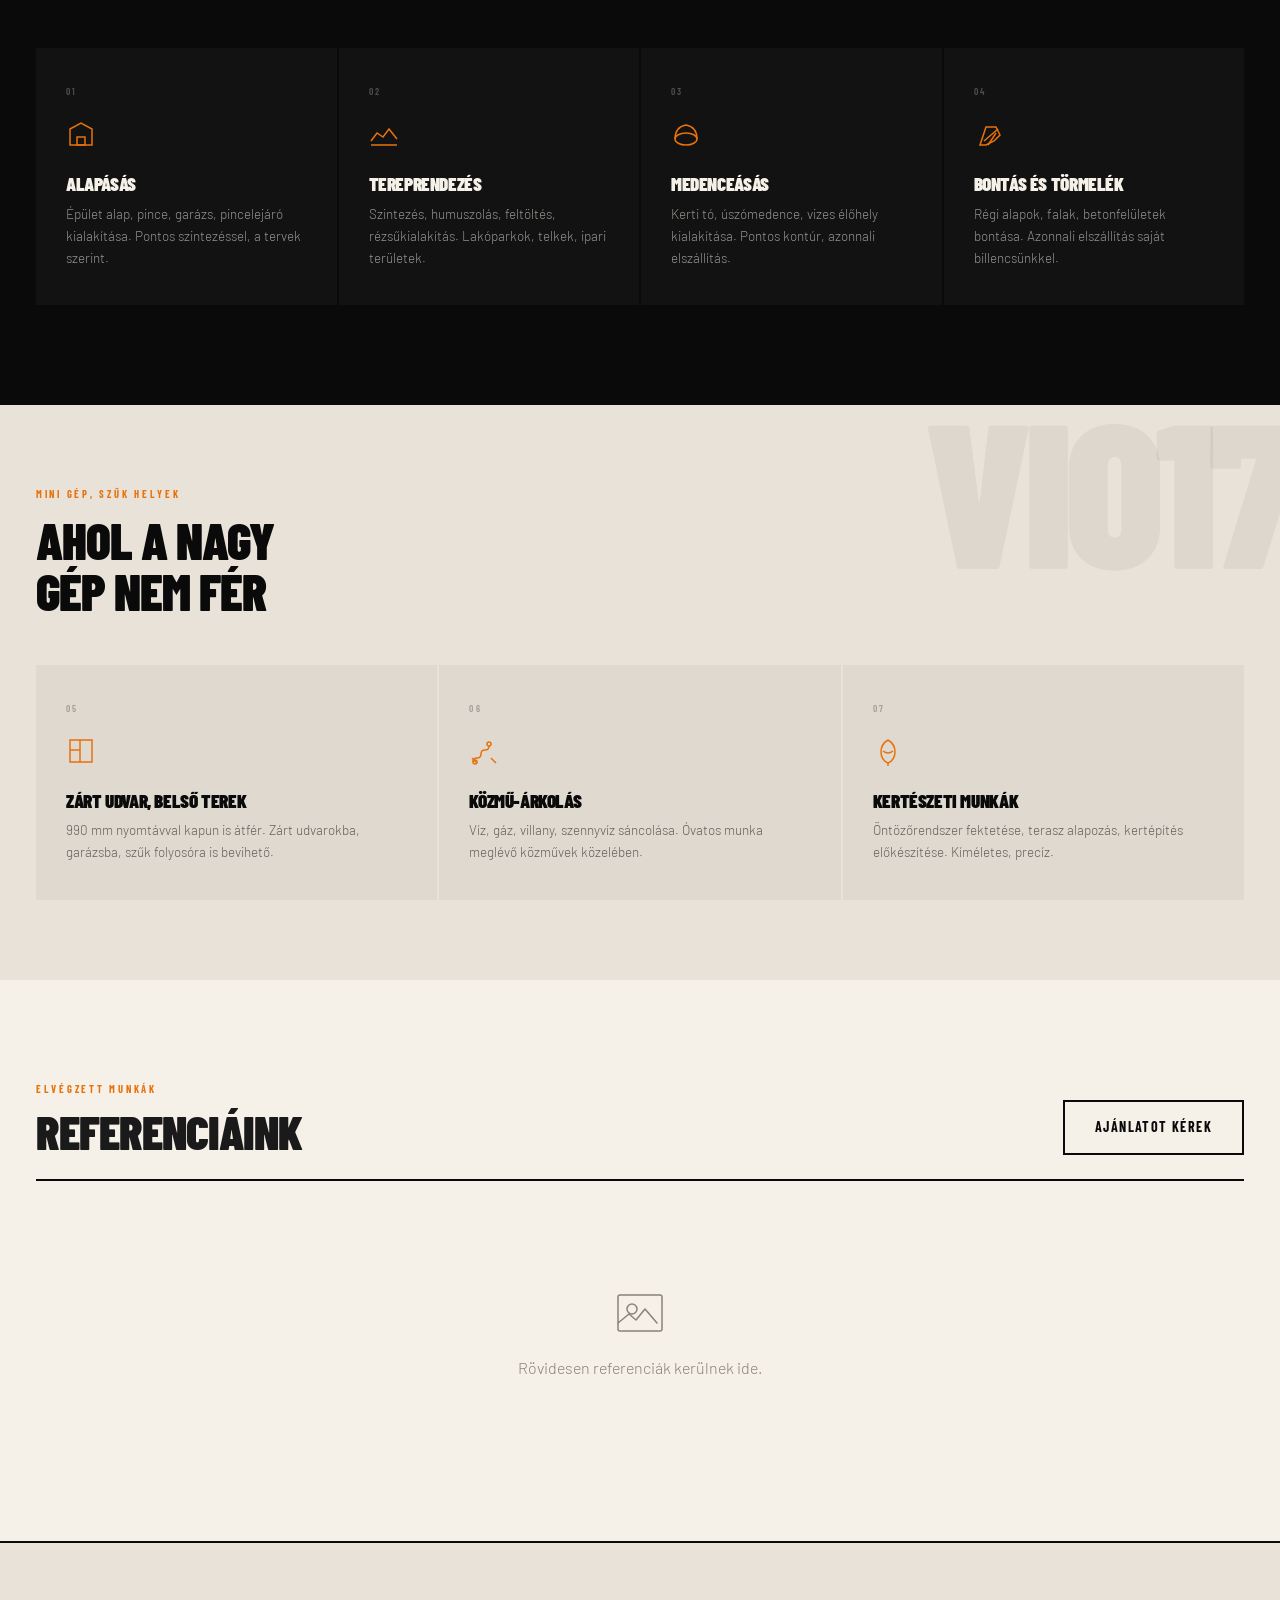
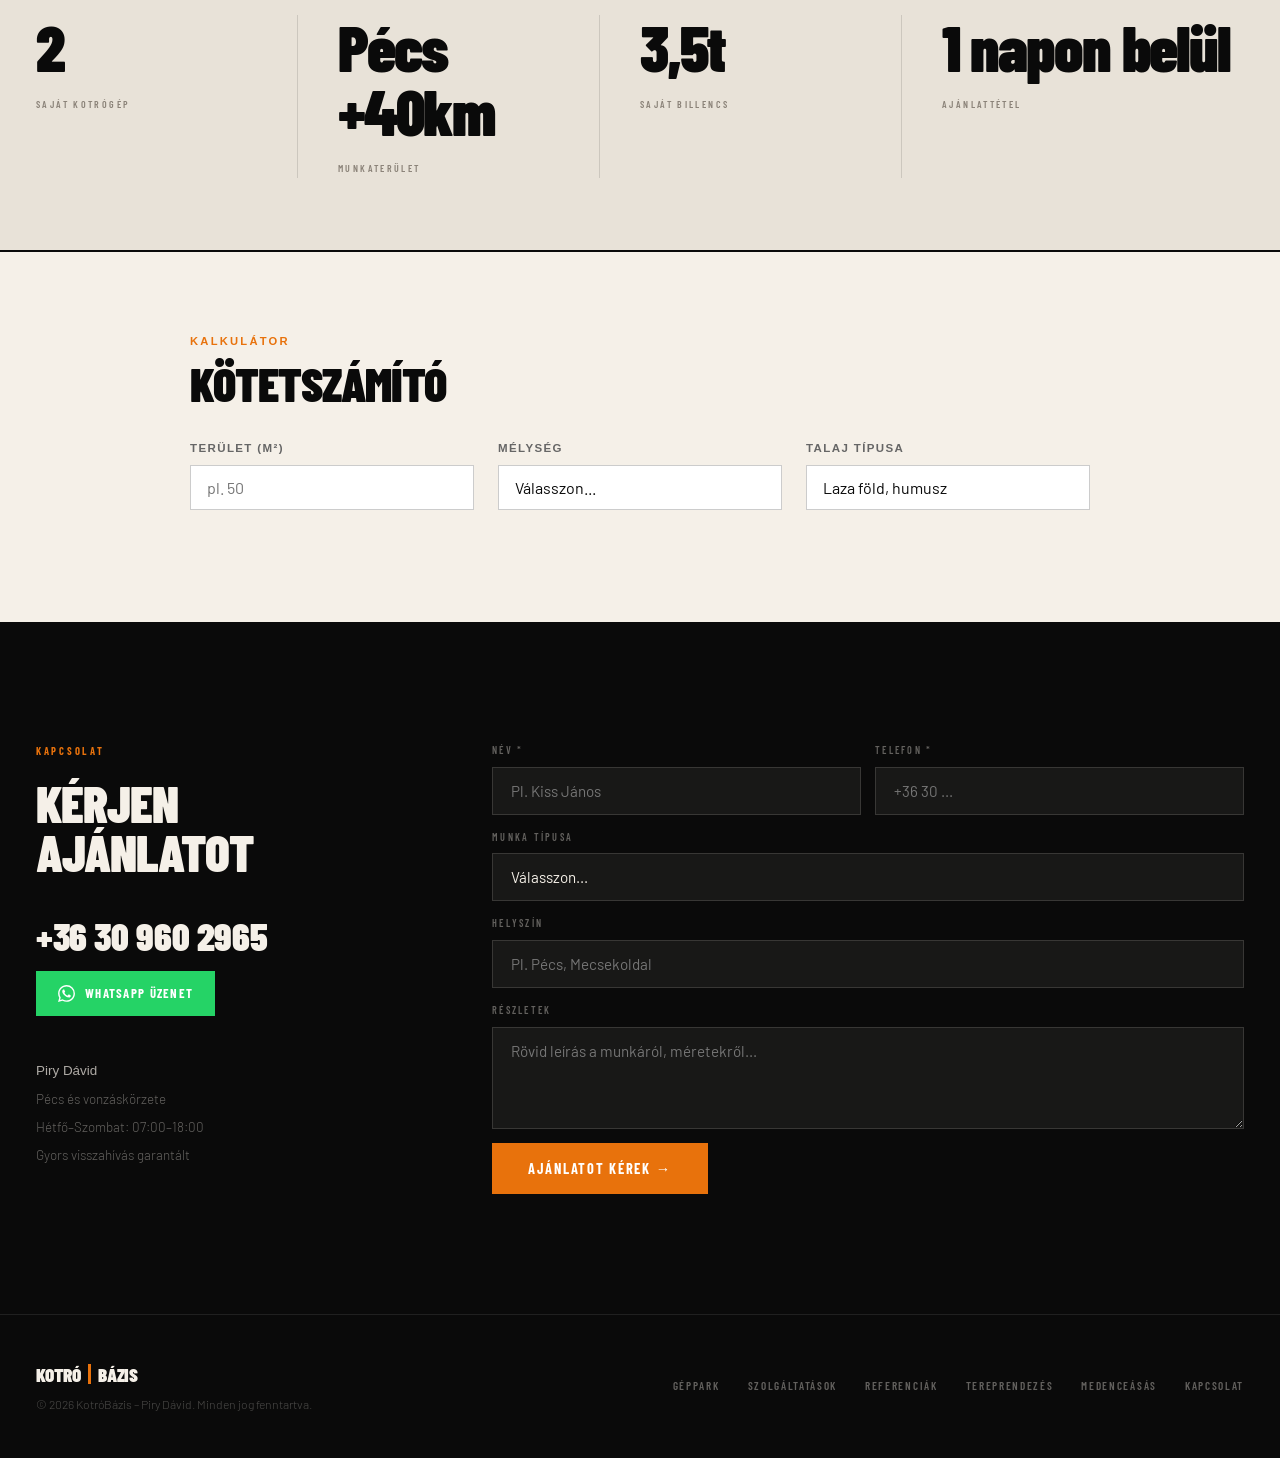
==== commit 1c223780: "fix: kalkulator teljes ujrairas inline styles" ====
--- a/index.html
+++ b/index.html
@@ -541,76 +541,173 @@
 </section>
 
 <!-- ══ CALCULATOR ════════════════════════════ -->
-<section class="kalk" id="kalkulator" aria-label="Kötetszámító kalkulátor">
-  <div class="container">
-    <span class="label reveal">Kalkulátor</span>
-    <h2 class="kalk__title reveal d1">Kötetszámító</h2>
-    <div class="kalk__wrap reveal d2">
-
-      <div class="kalk__inputs">
-        <div class="form-group">
-          <label class="form-label" for="kalk-terulet">Terület (m²)</label>
-          <input class="form-ctrl" type="number" id="kalk-terulet" name="terulet"
-                 min="1" max="9999" step="1" placeholder="pl. 50">
-        </div>
-        <div class="form-group">
-          <label class="form-label" for="kalk-melyseg">Mélység</label>
-          <select class="form-ctrl" id="kalk-melyseg" name="melyseg">
-            <option value="">Válasszon...</option>
-            <option value="0.5">0,5 m</option>
-            <option value="1.0">1,0 m</option>
-            <option value="1.5">1,5 m</option>
-            <option value="2.0">2,0 m</option>
-            <option value="2.1">2,1 m (VIO 17 maximum)</option>
-            <option value="2.5">2,5 m</option>
-            <option value="3.0">3,0 m</option>
-            <option value="3.5">3,5 m</option>
-            <option value="3.9">3,9 m (VIO 57 maximum)</option>
-          </select>
-        </div>
-        <div class="form-group">
-          <label class="form-label" for="kalk-talaj">Talaj típusa</label>
-          <select class="form-ctrl" id="kalk-talaj" name="talaj">
-            <option value="laza">Laza föld, humusz</option>
-            <option value="agyag">Agyagos, kötött talaj</option>
-            <option value="kooves">Köves, kemény talaj</option>
-          </select>
-        </div>
-      </div>
-
-      <div class="kalk__output" id="kalk-output" hidden>
-        <div class="kalk__out-grid">
-          <div class="kalk__stat">
-            <span class="kalk__num" id="kalk-kobm">—</span>
-            <span class="kalk__sub">m³ kitermelendő</span>
-          </div>
-          <div class="kalk__stat">
-            <span class="kalk__num" id="kalk-ido">—</span>
-            <span class="kalk__sub">becsült munkaidő</span>
-          </div>
-          <div class="kalk__stat">
-            <span class="kalk__num" id="kalk-bill">—</span>
-            <span class="kalk__sub">billencs forduló</span>
-          </div>
-          <div class="kalk__stat">
-            <span class="kalk__badge" id="kalk-gep">—</span>
-            <span class="kalk__sub">ajánlott gép</span>
-          </div>
-        </div>
-        <div class="kalk__warning" id="kalk-warn" hidden>
-          ⚠ Ennél a mélységnél csak a VIO 57 alkalmazható
-        </div>
-        <p class="kalk__disclaimer">
-          Tájékoztató becslés laza talajon mérve.<br>
-          A tényleges idő függ a helyszín körülményeitől, megközelítéstől és a talaj
-          pontos állapotától. Pontos ajánlathoz hívjon minket.
-        </p>
-        <a href="#kapcsolat" class="btn btn--solid kalk__cta">Ajánlatot kérek erre a munkára <span class="arr">→</span></a>
-      </div>
-
+<section id="kalkulator" style="background:#F5F0E8; padding:80px 5vw;">
+  <div style="max-width:900px; margin:0 auto;">
+    <p style="color:#E8720C; font-size:0.7rem; font-weight:700;
+       letter-spacing:0.2em; text-transform:uppercase; margin-bottom:0.5rem;">
+      KALKULÁTOR
+    </p>
+    <h2 style="font-family:'Barlow Condensed',sans-serif; font-weight:900;
+       font-size:3rem; text-transform:uppercase; color:#0A0A0A;
+       margin-bottom:2rem;">
+      Kötetszámító
+    </h2>
+
+    <div style="display:grid; grid-template-columns:1fr 1fr 1fr;
+       gap:1.5rem; margin-bottom:2rem;">
+
+      <div>
+        <label style="display:block; font-size:0.72rem; font-weight:600;
+           letter-spacing:0.12em; text-transform:uppercase; color:#666;
+           margin-bottom:0.5rem;">
+          Terület (m²)
+        </label>
+        <input id="k-terulet" type="number" min="1" max="9999"
+           placeholder="pl. 50"
+           style="width:100%; background:#fff; border:1px solid #ccc;
+           color:#0A0A0A; font-family:'Barlow',sans-serif; font-size:1rem;
+           padding:0.75rem 1rem; box-sizing:border-box; outline:none;">
+      </div>
+
+      <div>
+        <label style="display:block; font-size:0.72rem; font-weight:600;
+           letter-spacing:0.12em; text-transform:uppercase; color:#666;
+           margin-bottom:0.5rem;">
+          Mélység
+        </label>
+        <select id="k-melyseq"
+           style="width:100%; background:#fff; border:1px solid #ccc;
+           color:#0A0A0A; font-family:'Barlow',sans-serif; font-size:1rem;
+           padding:0.75rem 1rem; box-sizing:border-box; outline:none;
+           appearance:none; cursor:pointer;">
+          <option value="">Válasszon...</option>
+          <option value="0.5">0,5 m</option>
+          <option value="1.0">1,0 m</option>
+          <option value="1.5">1,5 m</option>
+          <option value="2.0">2,0 m</option>
+          <option value="2.1">2,1 m (VIO 17 max)</option>
+          <option value="2.5">2,5 m</option>
+          <option value="3.0">3,0 m</option>
+          <option value="3.5">3,5 m</option>
+          <option value="3.9">3,9 m (VIO 57 max)</option>
+        </select>
+      </div>
+
+      <div>
+        <label style="display:block; font-size:0.72rem; font-weight:600;
+           letter-spacing:0.12em; text-transform:uppercase; color:#666;
+           margin-bottom:0.5rem;">
+          Talaj típusa
+        </label>
+        <select id="k-talaj"
+           style="width:100%; background:#fff; border:1px solid #ccc;
+           color:#0A0A0A; font-family:'Barlow',sans-serif; font-size:1rem;
+           padding:0.75rem 1rem; box-sizing:border-box; outline:none;
+           appearance:none; cursor:pointer;">
+          <option value="laza">Laza föld, humusz</option>
+          <option value="agyag">Agyagos, kötött talaj</option>
+          <option value="kooves">Köves, kemény talaj</option>
+        </select>
+      </div>
+
+    </div>
+
+    <div id="k-output" style="display:none; border-top:1px solid #ccc;
+       padding-top:2rem;">
+
+      <div style="display:grid; grid-template-columns:1fr 1fr 1fr 1fr;
+         gap:1.5rem; margin-bottom:1.5rem;">
+        <div style="border-left:3px solid #E8720C; padding-left:1rem;">
+          <div id="k-kobmeter" style="font-family:'Barlow Condensed',sans-serif;
+             font-size:2.5rem; font-weight:900; color:#E8720C;">—</div>
+          <div style="font-size:0.7rem; text-transform:uppercase;
+             letter-spacing:0.1em; color:#888; margin-top:0.25rem;">
+             Köbméter</div>
+        </div>
+        <div style="border-left:3px solid #E8720C; padding-left:1rem;">
+          <div id="k-ora" style="font-family:'Barlow Condensed',sans-serif;
+             font-size:2.5rem; font-weight:900; color:#0A0A0A;">—</div>
+          <div style="font-size:0.7rem; text-transform:uppercase;
+             letter-spacing:0.1em; color:#888; margin-top:0.25rem;">
+             Becsült idő</div>
+        </div>
+        <div style="border-left:3px solid #E8720C; padding-left:1rem;">
+          <div id="k-billencs" style="font-family:'Barlow Condensed',sans-serif;
+             font-size:2.5rem; font-weight:900; color:#0A0A0A;">—</div>
+          <div style="font-size:0.7rem; text-transform:uppercase;
+             letter-spacing:0.1em; color:#888; margin-top:0.25rem;">
+             Billencs forduló</div>
+        </div>
+        <div style="border-left:3px solid #E8720C; padding-left:1rem;">
+          <div id="k-gep" style="font-family:'Barlow Condensed',sans-serif;
+             font-size:1.4rem; font-weight:900; color:#0A0A0A;
+             line-height:1.2;">—</div>
+          <div style="font-size:0.7rem; text-transform:uppercase;
+             letter-spacing:0.1em; color:#888; margin-top:0.25rem;">
+             Ajánlott gép</div>
+        </div>
+      </div>
+
+      <div id="k-warning" style="display:none; color:#E8720C;
+         font-size:0.85rem; margin-bottom:1rem;">
+        ⚠ Ennél a mélységnél csak a VIO 57 alkalmazható
+      </div>
+
+      <p style="color:#888; font-size:0.78rem; font-style:italic;
+         margin-bottom:1.5rem;">
+        Tájékoztató becslés. A tényleges idő függ a helyszín
+        körülményeitől és a talaj pontos állapotától.
+        Pontos ajánlathoz hívjon minket.
+      </p>
+
+      <a href="#kapcsolat" style="display:inline-block; background:#E8720C;
+         color:#000; font-family:'Barlow Condensed',sans-serif;
+         font-weight:700; font-size:1rem; letter-spacing:0.1em;
+         text-transform:uppercase; padding:1rem 2rem;
+         text-decoration:none;">
+        Ajánlatot kérek erre a munkára →
+      </a>
     </div>
   </div>
 </section>
+
+<script>
+(function() {
+  var TALAJ = { laza: 1.0, agyag: 1.25, kooves: 1.6 };
+
+  function szamol() {
+    var terulet = parseFloat(document.getElementById('k-terulet').value);
+    var melyseq = parseFloat(document.getElementById('k-melyseq').value);
+    var talaj   = document.getElementById('k-talaj').value;
+    var output  = document.getElementById('k-output');
+
+    if (!terulet || !melyseq || terulet <= 0) {
+      output.style.display = 'none';
+      return;
+    }
+
+    var kobmeter = terulet * melyseq;
+    var gepTipus = melyseq > 2.1 ? 'VIO57' : (kobmeter < 25 ? 'VIO17' : 'VIO57');
+    var kapMin   = gepTipus === 'VIO57' ? 18 : 8;
+    var kapMax   = gepTipus === 'VIO57' ? 26 : 12;
+    var sz       = TALAJ[talaj] || 1.0;
+    var oraMin   = Math.ceil((kobmeter / (kapMax / sz)) * 2) / 2;
+    var oraMax   = Math.ceil((kobmeter / (kapMin / sz)) * 2) / 2;
+    var billencs = Math.ceil((kobmeter * 1.25) / 3.5);
+
+    document.getElementById('k-kobmeter').textContent = '~' + Math.round(kobmeter) + ' m³';
+    document.getElementById('k-ora').textContent      = oraMin + '–' + oraMax + ' óra';
+    document.getElementById('k-billencs').textContent = '~' + billencs + ' menet';
+    document.getElementById('k-gep').textContent      = 'Yanmar ' + gepTipus;
+    document.getElementById('k-warning').style.display = melyseq > 2.1 ? 'block' : 'none';
+    output.style.display = 'block';
+  }
+
+  document.getElementById('k-terulet').addEventListener('input',  szamol);
+  document.getElementById('k-melyseq').addEventListener('change', szamol);
+  document.getElementById('k-talaj').addEventListener('change',   szamol);
+})();
+</script>
 
 <!-- ══ CONTACT ════════════════════════════════ -->
 <section class="contact" id="kapcsolat" aria-label="Kapcsolatfelvétel">
--- a/css/style.css
+++ b/css/style.css
@@ -231,6 +231,7 @@
 }
 .nav__drawer a:last-of-type { border-bottom: none; }
 .nav__drawer a:hover { color: var(--ow); }
+.nav__drawer a.active { color: var(--orange); }
 
 /* ═══════════════════════════════════════════
    HERO – SPLIT 60 / 40
@@ -1062,106 +1063,6 @@
   margin-top: 16px;
 }
 
-/* ═══════════════════════════════════════════
-   CALCULATOR – Kötetszámító
-═══════════════════════════════════════════ */
-.kalk {
-  background: #0A0A0A;
-  color: var(--ow);
-  padding: 100px 0;
-}
-.kalk .label { margin-bottom: 14px; }
-.kalk__title {
-  font-size: clamp(2.4rem, 4vw, 4rem);
-  color: var(--ow);
-  margin-bottom: 40px;
-}
-.kalk__wrap {
-  background: #161616;
-  border: 1px solid #2A2A2A;
-}
-.kalk__inputs {
-  display: grid;
-  grid-template-columns: repeat(3, 1fr);
-  gap: 16px;
-  padding: 36px 36px 32px;
-}
-.kalk .form-label { color: rgba(245,240,232,0.38); }
-.kalk .form-ctrl {
-  background: #1F1F1F;
-  border-color: #2A2A2A;
-  color: var(--ow);
-}
-.kalk .form-ctrl:focus { border-color: var(--orange); }
-.kalk__output {
-  border-top: 1px solid #2A2A2A;
-  padding: 32px 36px 36px;
-}
-.kalk__out-grid {
-  display: grid;
-  grid-template-columns: 1fr 1fr;
-  gap: 28px 48px;
-  margin-bottom: 28px;
-}
-.kalk__stat { display: flex; flex-direction: column; gap: 8px; }
-.kalk__num {
-  font-family: var(--font-d);
-  font-weight: 900;
-  font-size: clamp(2rem, 4vw, 3.5rem);
-  color: var(--orange);
-  letter-spacing: -0.03em;
-  line-height: 1;
-}
-.kalk__sub {
-  font-family: var(--font-d);
-  font-size: 0.62rem;
-  letter-spacing: 0.22em;
-  text-transform: uppercase;
-  color: rgba(245,240,232,0.32);
-}
-.kalk__badge {
-  display: inline-block;
-  background: var(--orange);
-  color: #000;
-  font-family: var(--font-d);
-  font-weight: 700;
-  font-size: 0.82rem;
-  letter-spacing: 0.08em;
-  text-transform: uppercase;
-  padding: 6px 14px;
-  align-self: flex-start;
-  line-height: 1.4;
-}
-.kalk__warning {
-  background: rgba(232,114,12,0.09);
-  border-left: 3px solid var(--orange);
-  color: var(--orange);
-  font-size: 0.82rem;
-  font-family: var(--font-d);
-  font-weight: 600;
-  letter-spacing: 0.04em;
-  padding: 10px 16px;
-  margin-bottom: 20px;
-}
-.kalk__disclaimer {
-  font-size: 0.78rem;
-  color: rgba(245,240,232,0.24);
-  font-weight: 300;
-  line-height: 1.85;
-  margin-bottom: 24px;
-  max-width: 620px;
-}
-.kalk__cta { align-self: flex-start; }
-
-@media (max-width: 1023px) {
-  .kalk__inputs { grid-template-columns: repeat(3, 1fr); }
-}
-@media (max-width: 767px) {
-  .kalk { padding: 72px 0; }
-  .kalk__inputs { grid-template-columns: 1fr; padding: 24px 20px 20px; }
-  .kalk__output { padding: 24px 20px; }
-  .kalk__out-grid { grid-template-columns: 1fr 1fr; gap: 20px 24px; }
-}
 
 /* ═══════════════════════════════════════════
    ADMIN PANEL  (unchanged)
@@ -1271,53 +1172,6 @@
   .machines__intro { padding: 64px 0 40px; }
 }
 
-/* ── Kalkulátor szín javítások ─────────────
-   !important szükséges az örökléses konfliktusok
-   és a böngészők eltérő select/option kezelése miatt
-─────────────────────────────────────────── */
-#kalkulator {
-  background: #0A0A0A !important;
-  color: #F5F0E8 !important;
-}
-#kalkulator .label {
-  color: #E8720C !important;
-}
-#kalkulator .kalk__title {
-  color: #FFFFFF !important;
-}
-#kalkulator p,
-#kalkulator .kalk__disclaimer {
-  color: #999999 !important;
-}
-#kalkulator .form-label {
-  color: #888888 !important;
-}
-#kalkulator .form-ctrl {
-  background: #1A1A1A !important;
-  color: #FFFFFF !important;
-  border-color: #333333 !important;
-}
-#kalkulator select option {
-  background: #161616 !important;
-  color: #FFFFFF !important;
-}
-#kalkulator .form-ctrl:focus {
-  border-color: #E8720C !important;
-  outline: none !important;
-}
-#kalk-output {
-  color: #FFFFFF !important;
-}
-#kalk-output .kalk__num {
-  color: #E8720C !important;
-}
-#kalk-output .kalk__sub {
-  color: #666666 !important;
-}
-#kalk-output .kalk__warning {
-  color: #E8720C !important;
-  background: rgba(232,114,12,0.1) !important;
-}
 
 @media (prefers-reduced-motion: reduce) {
   .ticker__track { animation: none; white-space: normal; padding: 0.5rem 2rem; }
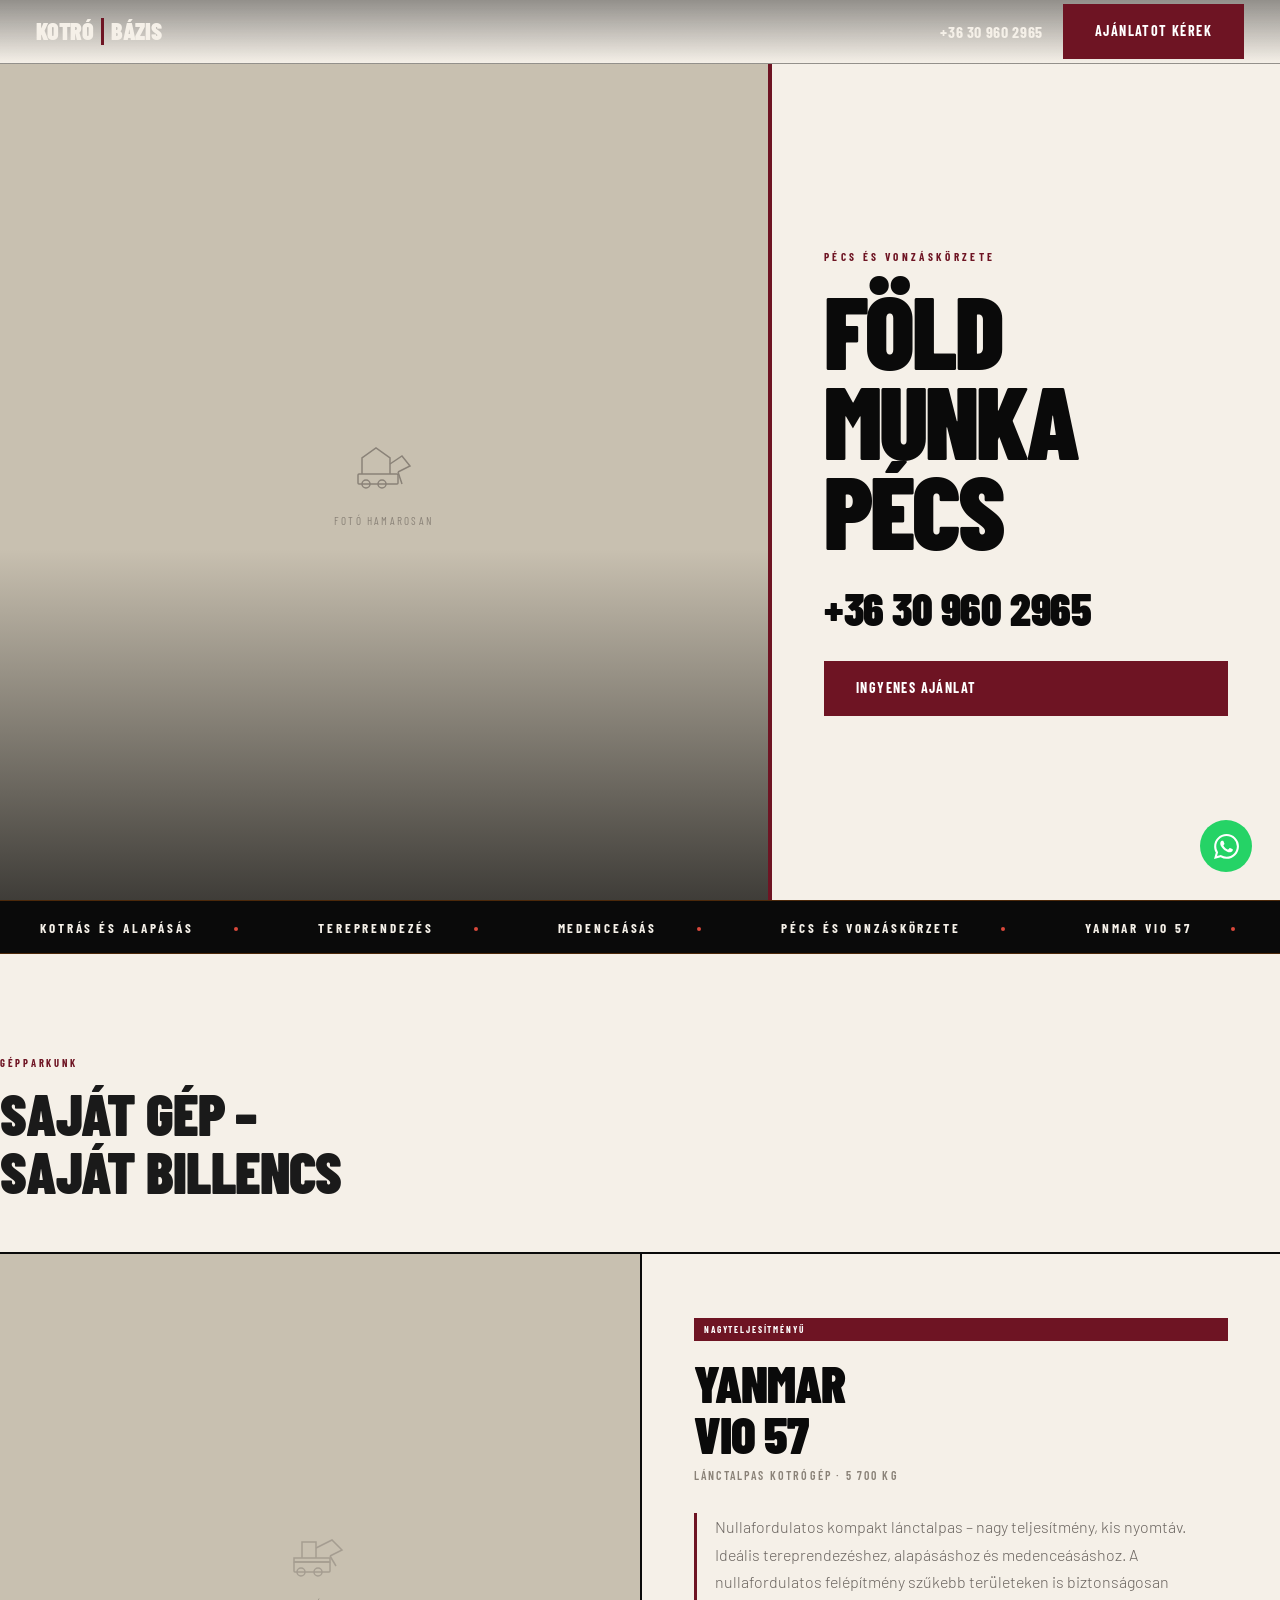
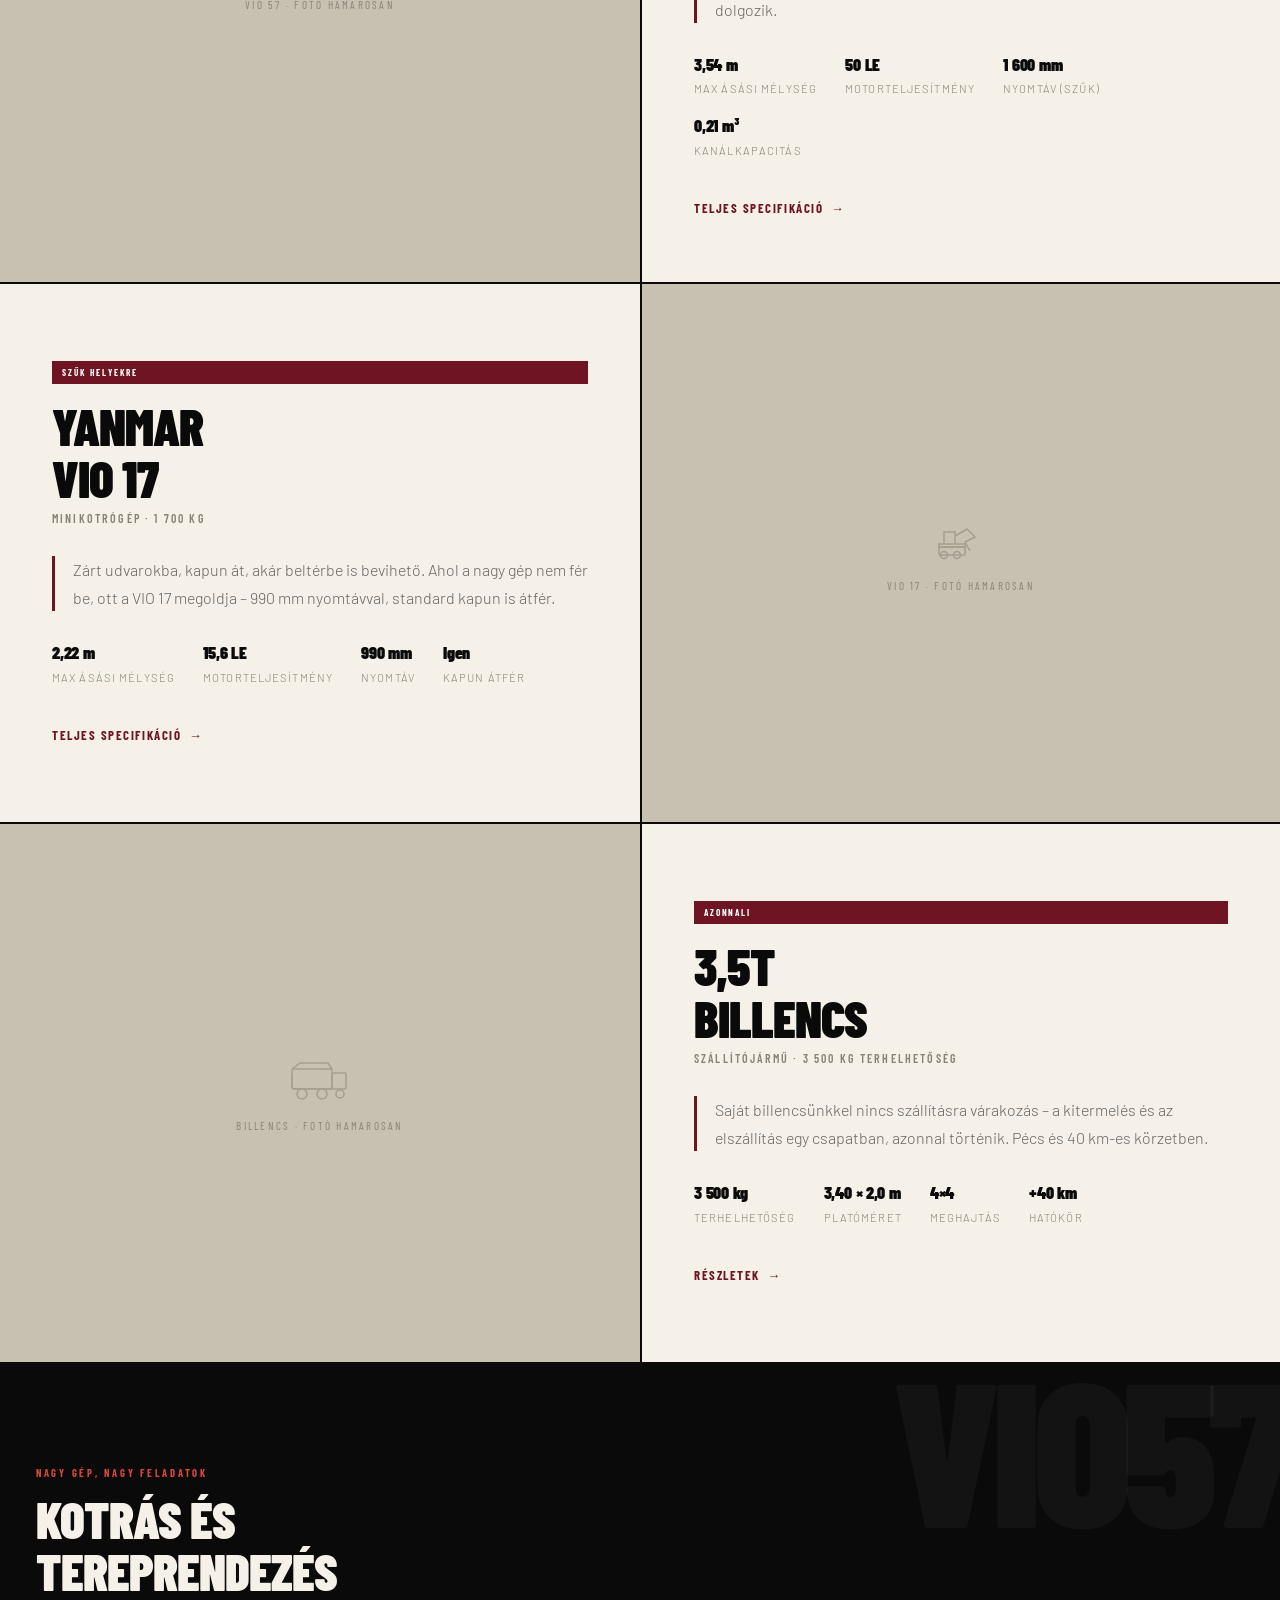
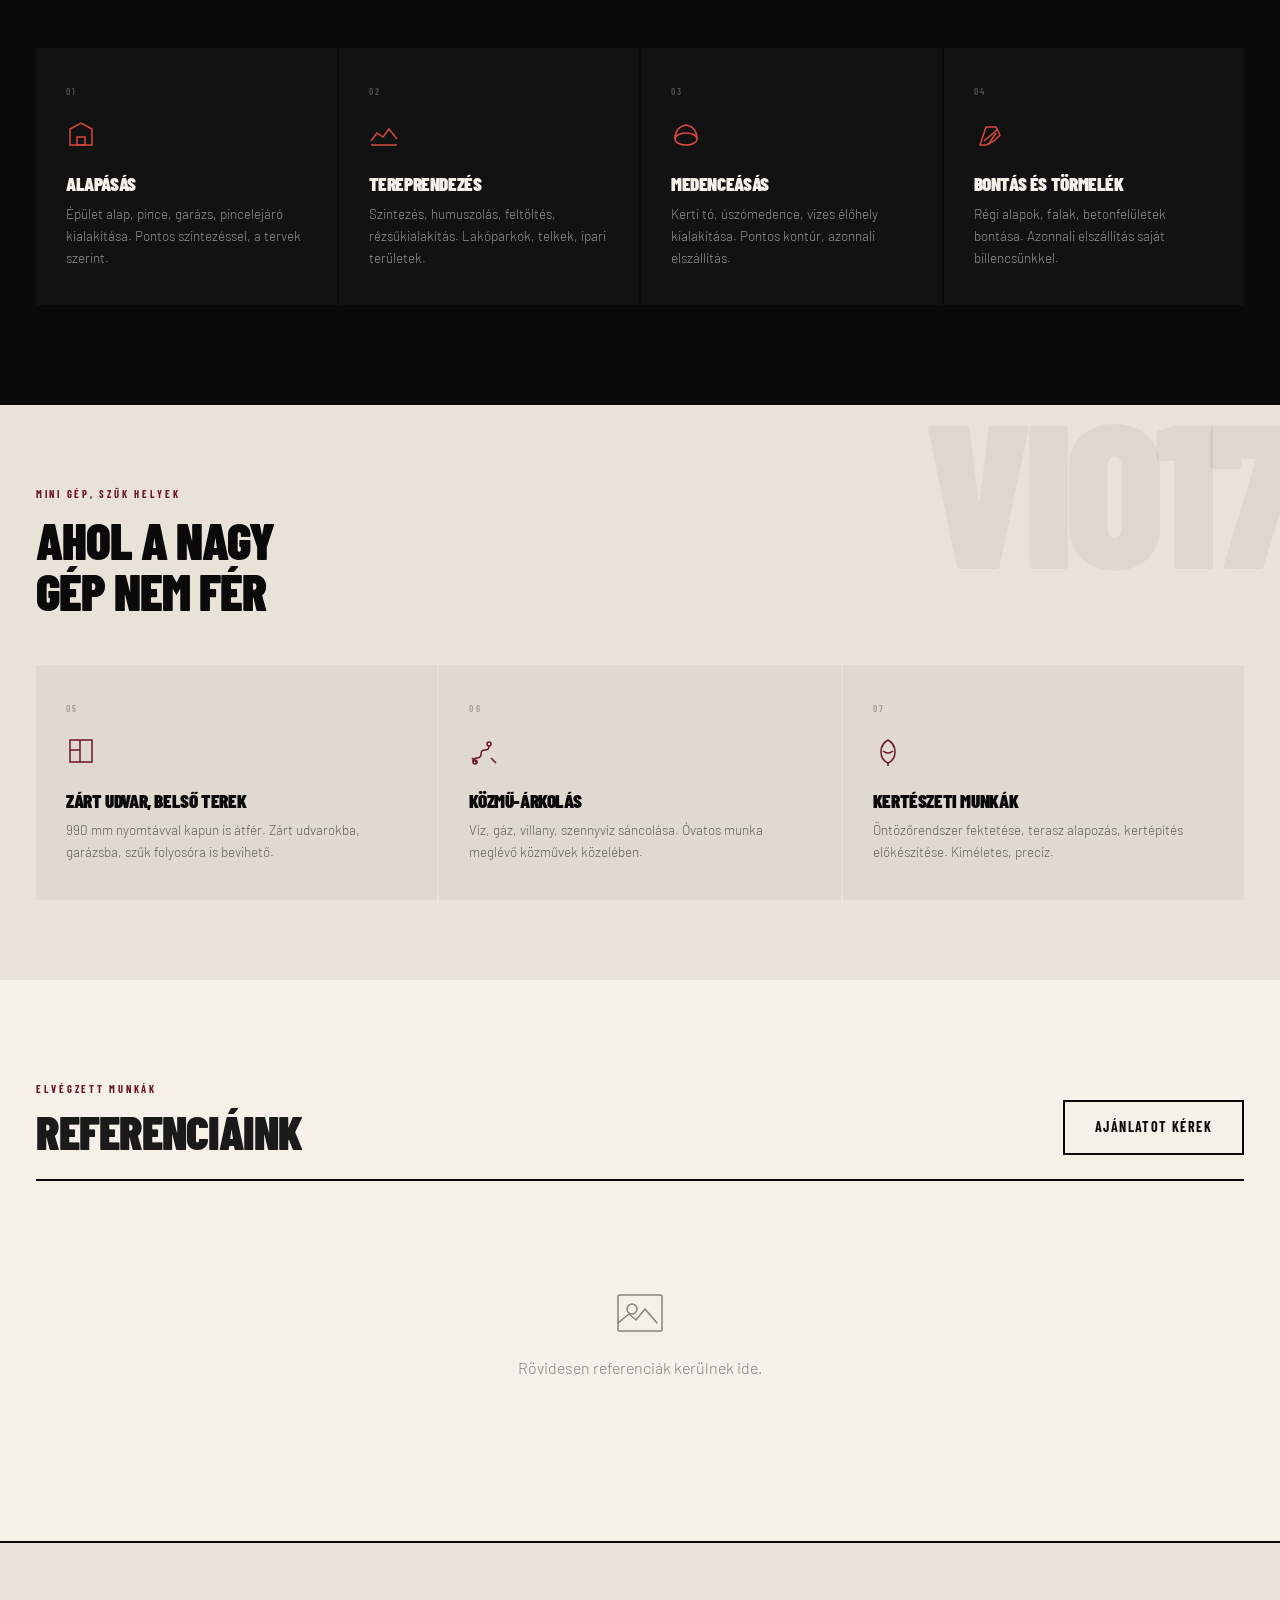
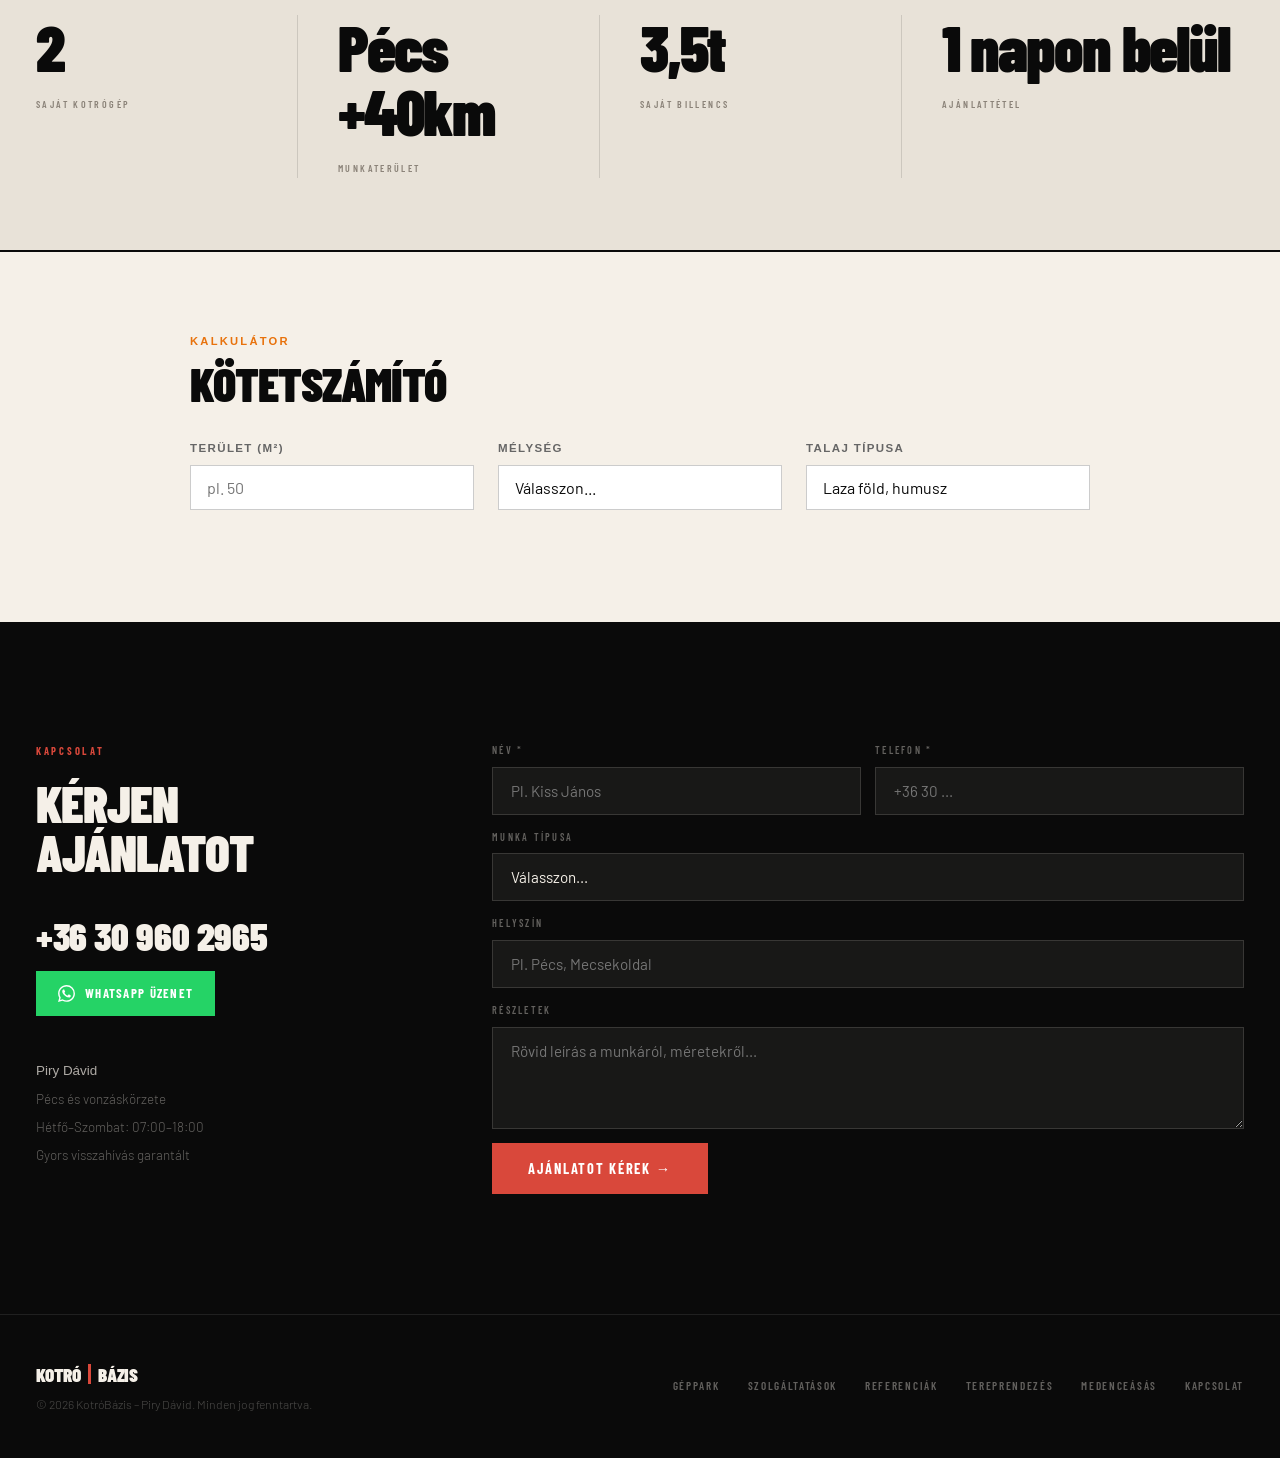
==== commit d5b0d741: "SEO alapok + akcentusszin narancsrol oxverre - canonical / og:url / schema url a kiszolgalo www host" ====
--- a/index.html
+++ b/index.html
@@ -8,20 +8,23 @@
   <meta property="og:title" content="KotróBázis – Földmunkák Pécs">
   <meta property="og:description" content="Megbízható kotrás, tereprendezés és medenceásás Pécs és vonzáskörzetében. Saját gépparkkal, azonnali elszállítással.">
   <meta property="og:type" content="website">
-  <meta property="og:url" content="https://kotrobazis.hu/">
-  <meta property="og:image" content="https://kotrobazis.hu/img/og-image.jpg">
+  <meta property="og:locale" content="hu_HU">
+  <meta property="og:site_name" content="KotróBázis">
+  <meta property="og:url" content="https://www.kotrobazis.hu/">
+  <meta property="og:image" content="https://www.kotrobazis.hu/img/og-image.png">
   <meta property="og:image:width" content="1200">
   <meta property="og:image:height" content="630">
   <meta name="twitter:card" content="summary_large_image">
-  <link rel="canonical" href="https://kotrobazis.hu/">
+  <link rel="canonical" href="https://www.kotrobazis.hu/">
   <link rel="stylesheet" href="css/style.css">
   <script type="application/ld+json">
   {
     "@context": "https://schema.org",
     "@type": "LocalBusiness",
+    "@id": "https://www.kotrobazis.hu/#business",
     "name": "KotróBázis",
     "description": "Megbízható földmunkák Pécs és vonzáskörzetében – kotrás, tereprendezés, medenceásás.",
-    "url": "https://kotrobazis.hu",
+    "url": "https://www.kotrobazis.hu",
     "telephone": "+36309602965",
     "address": {
       "@type": "PostalAddress",
@@ -171,7 +174,7 @@
           <span>Kanálkapacitás</span>
         </div>
       </div>
-      <a href="gepek.html" class="btn btn--link">Teljes specifikáció <span class="arr">→</span></a>
+      <a href="/gepek" class="btn btn--link">Teljes specifikáció <span class="arr">→</span></a>
     </div>
   </div>
 
@@ -214,7 +217,7 @@
           <span>Kapun átfér</span>
         </div>
       </div>
-      <a href="gepek.html" class="btn btn--link">Teljes specifikáció <span class="arr">→</span></a>
+      <a href="/gepek" class="btn btn--link">Teljes specifikáció <span class="arr">→</span></a>
     </div>
   </div>
 
@@ -257,7 +260,7 @@
           <span>Hatókör</span>
         </div>
       </div>
-      <a href="gepek.html" class="btn btn--link">Részletek <span class="arr">→</span></a>
+      <a href="/gepek" class="btn btn--link">Részletek <span class="arr">→</span></a>
     </div>
   </div>
 
@@ -793,8 +796,8 @@
       <a href="#gepek">Géppark</a>
       <a href="#szolgaltatasok">Szolgáltatások</a>
       <a href="#referenciak">Referenciák</a>
-      <a href="tereprendezes.html">Tereprendezés</a>
-      <a href="medenceasas.html">Medenceásás</a>
+      <a href="/tereprendezes">Tereprendezés</a>
+      <a href="/medenceasas">Medenceásás</a>
       <a href="#kapcsolat">Kapcsolat</a>
     </nav>
   </div>
--- a/css/style.css
+++ b/css/style.css
@@ -1,7 +1,7 @@
 /* ═══════════════════════════════════════════
    KotróBázis – style.css
    Industrial catalog × European motorsport
-   Off-white · Black · Orange accent only
+   Off-white · Black · Oxver accent only
 ═══════════════════════════════════════════ */
 
 @import url('https://fonts.googleapis.com/css2?family=Barlow+Condensed:wght@300;400;600;700;900&family=Barlow:wght@300;400;500;600&display=swap');
@@ -10,8 +10,9 @@
 :root {
   --ow:          #F5F0E8;   /* off-white – primary bg */
   --black:       #0A0A0A;
-  --orange:      #E8720C;
-  --orange-dk:   #C55E0A;
+  --orange:      #6E1423;   /* Oxver - vilagos alapra, 10.36:1 */
+  --orange-dk:   #520F1A;   /* hover / aktiv */
+  --orange-lt:   #D9483B;   /* teglavoros - fekete szekciokra, 4.66:1 */
   --grey-lt:     #E8E2D8;   /* section variant */
   --grey-ph:     #C8C0B0;   /* photo placeholder */
   --grey-txt:    #8A8278;   /* muted on off-white */
@@ -1176,3 +1177,24 @@
 @media (prefers-reduced-motion: reduce) {
   .ticker__track { animation: none; white-space: normal; padding: 0.5rem 2rem; }
 }
+
+/* ═══════════════════════════════════════════
+   AKCENTUS SÖTÉT SZEKCIÓKON
+   Az oxvér (#6E1423) fekete alapon 1,69:1 — olvashatatlan.
+   Itt a token téglavörösre vált, így minden meglévő
+   var(--orange) hivatkozás magától jó értéket kap.
+   #D9483B a #0A0A0A alapon = 4,66:1 (WCAG AA)
+═══════════════════════════════════════════ */
+.nav.scrolled,
+.nav__drawer,
+.ticker,
+.svc-a,
+.ref-item__over,
+.contact,
+.footer,
+.page-hero,
+.gpk-cta,
+.adm-body {
+  --orange:    #D9483B;
+  --orange-dk: #E2564A;
+}
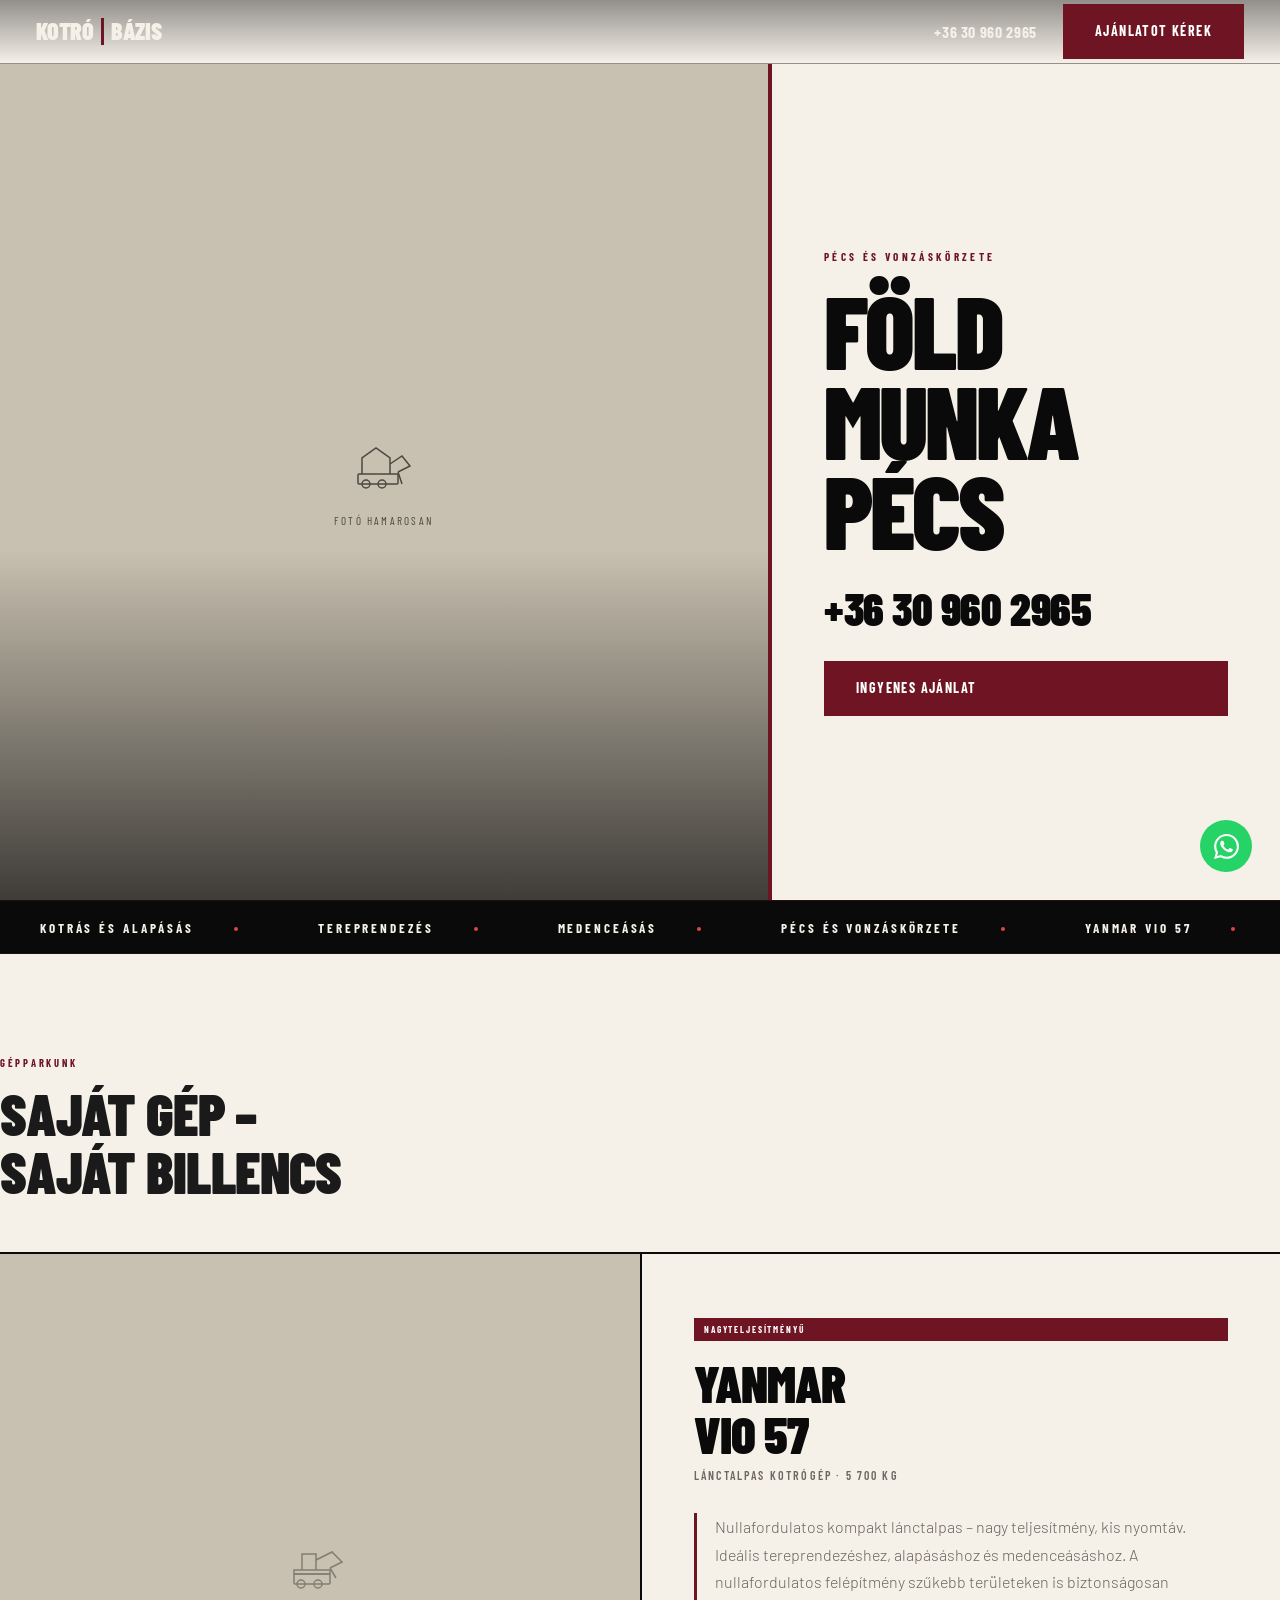
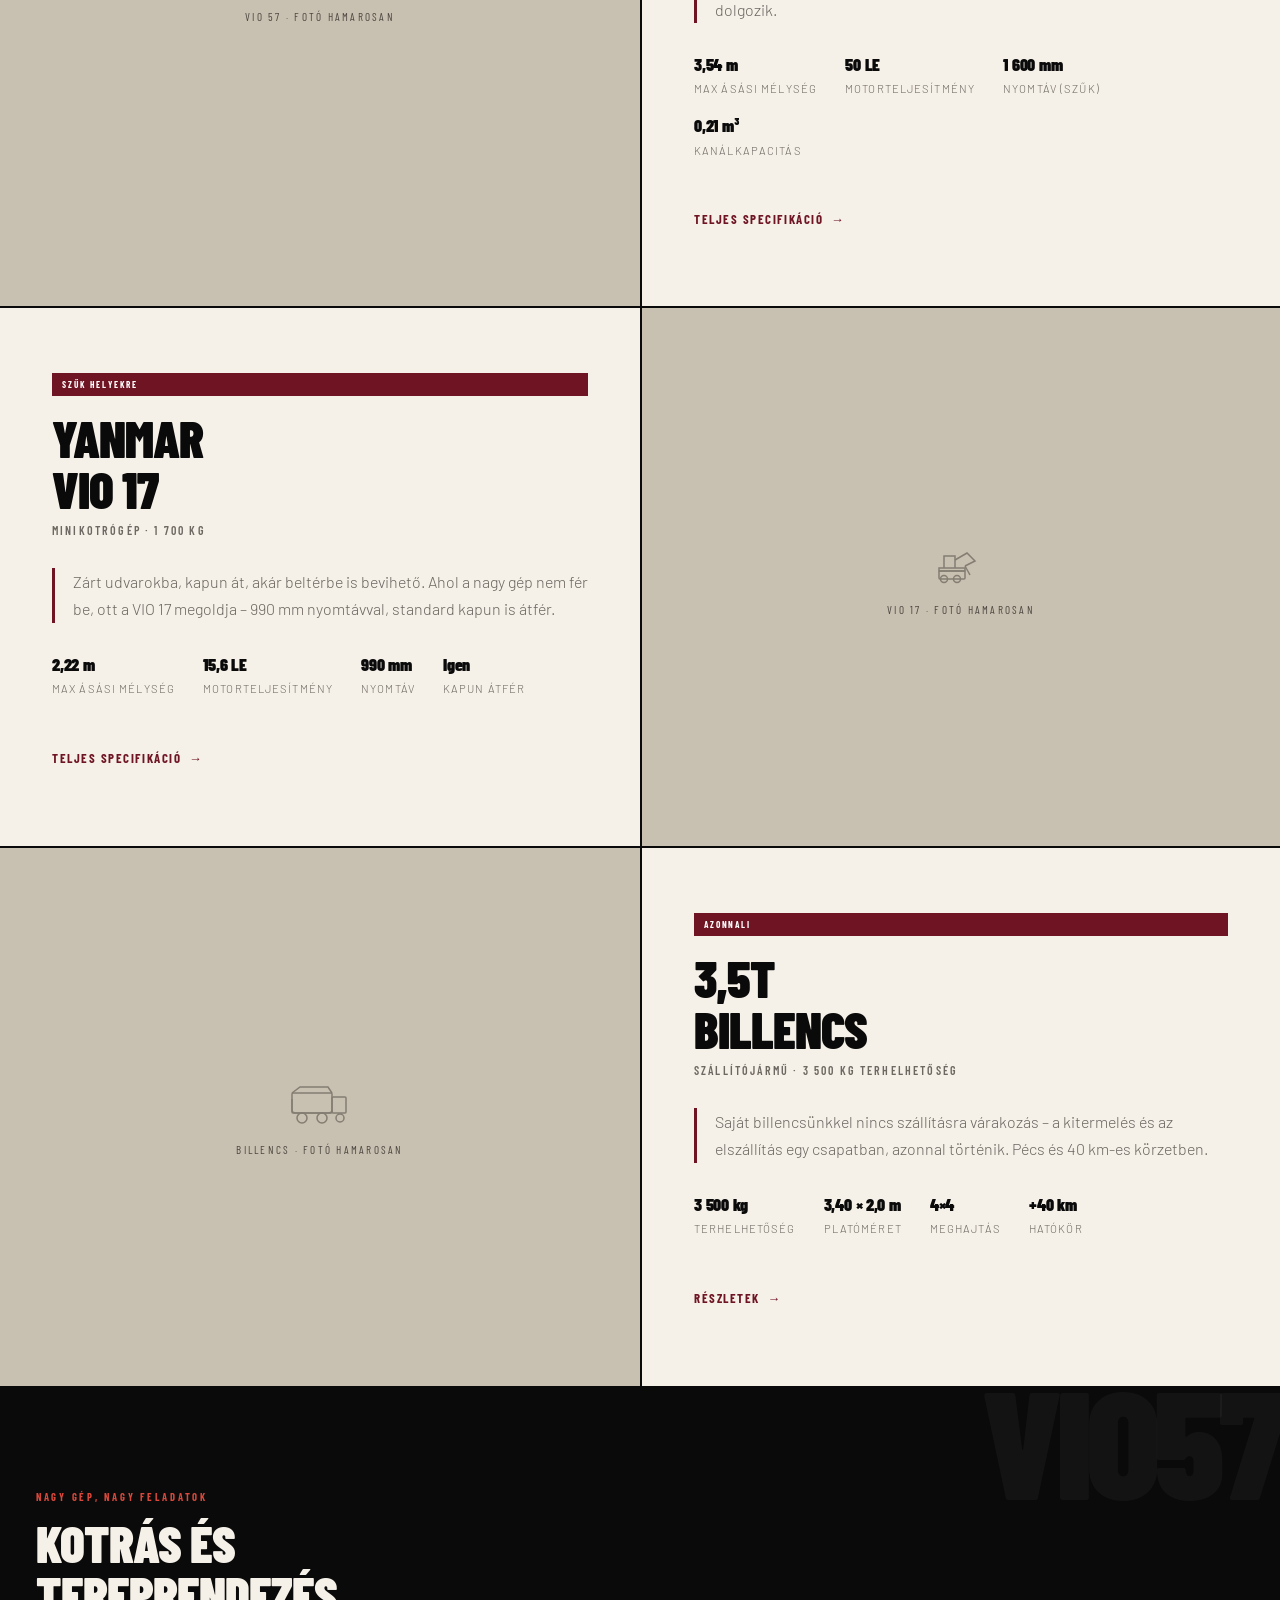
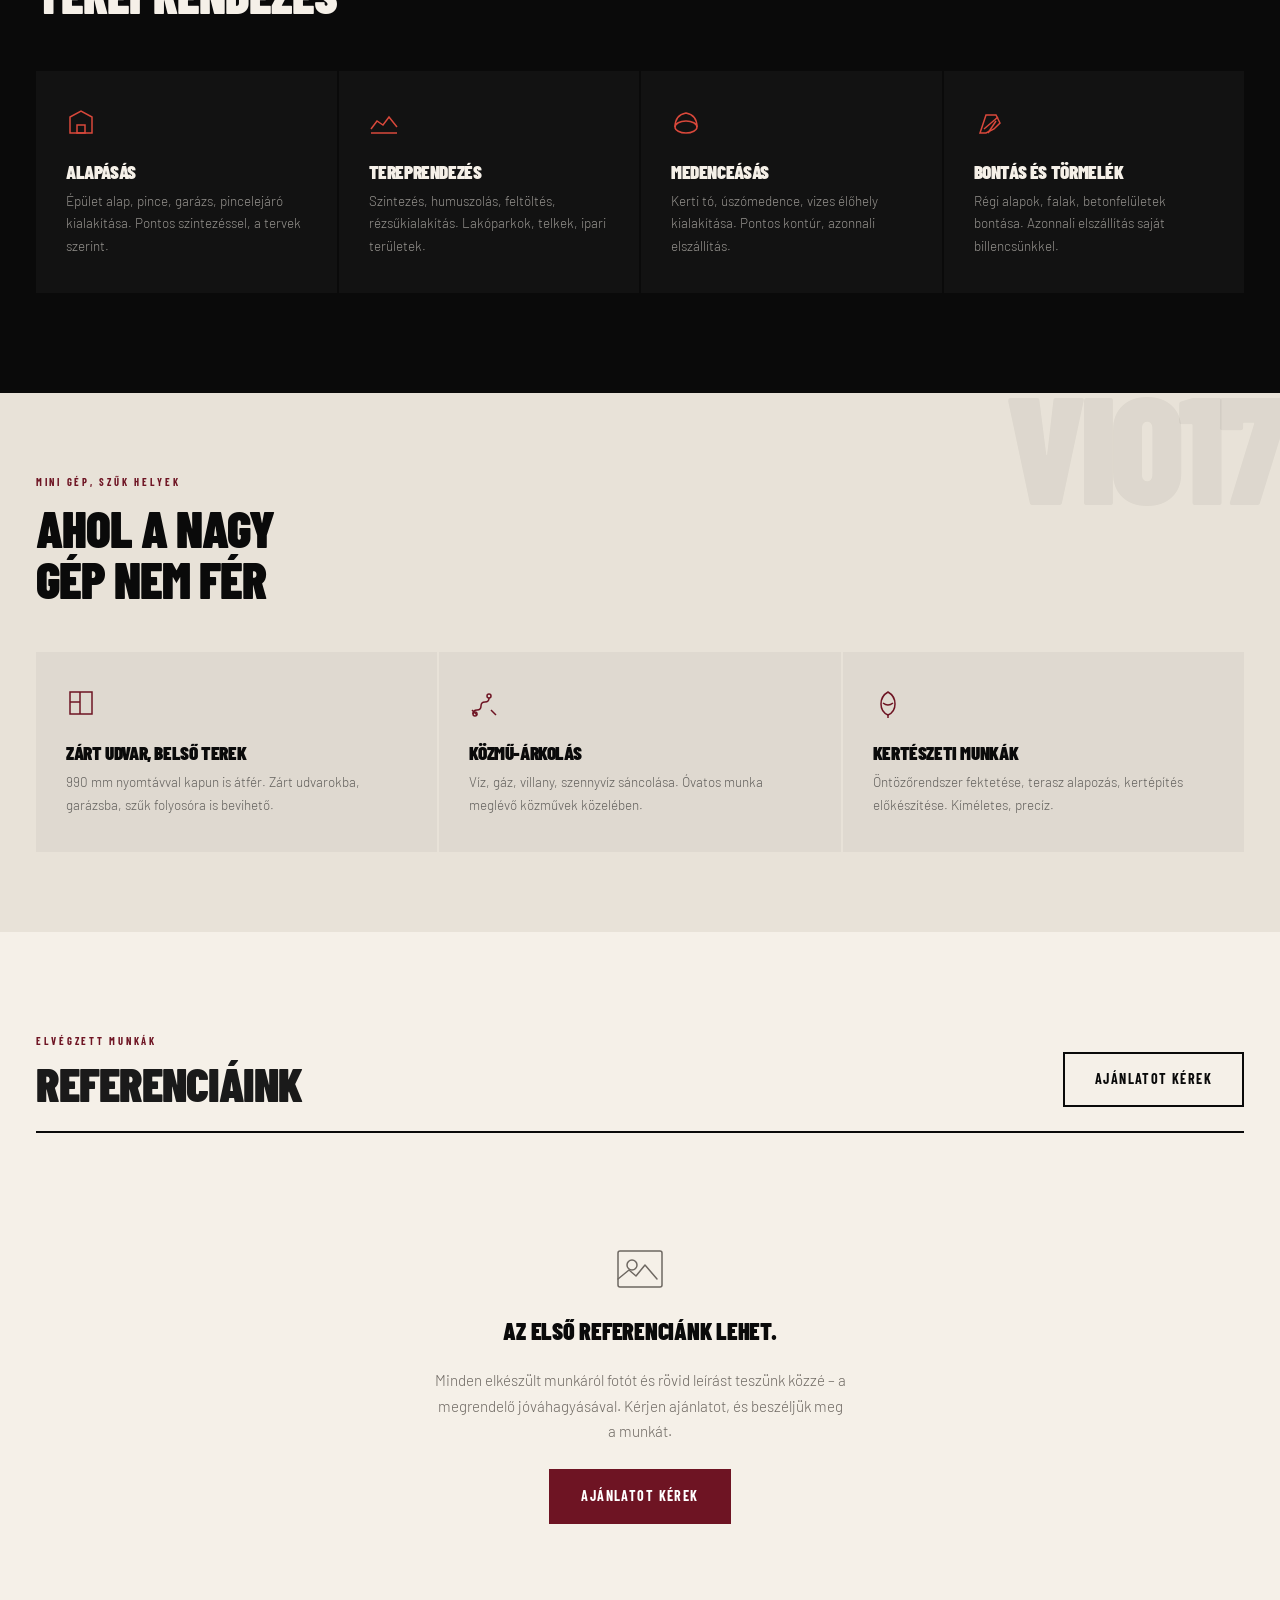
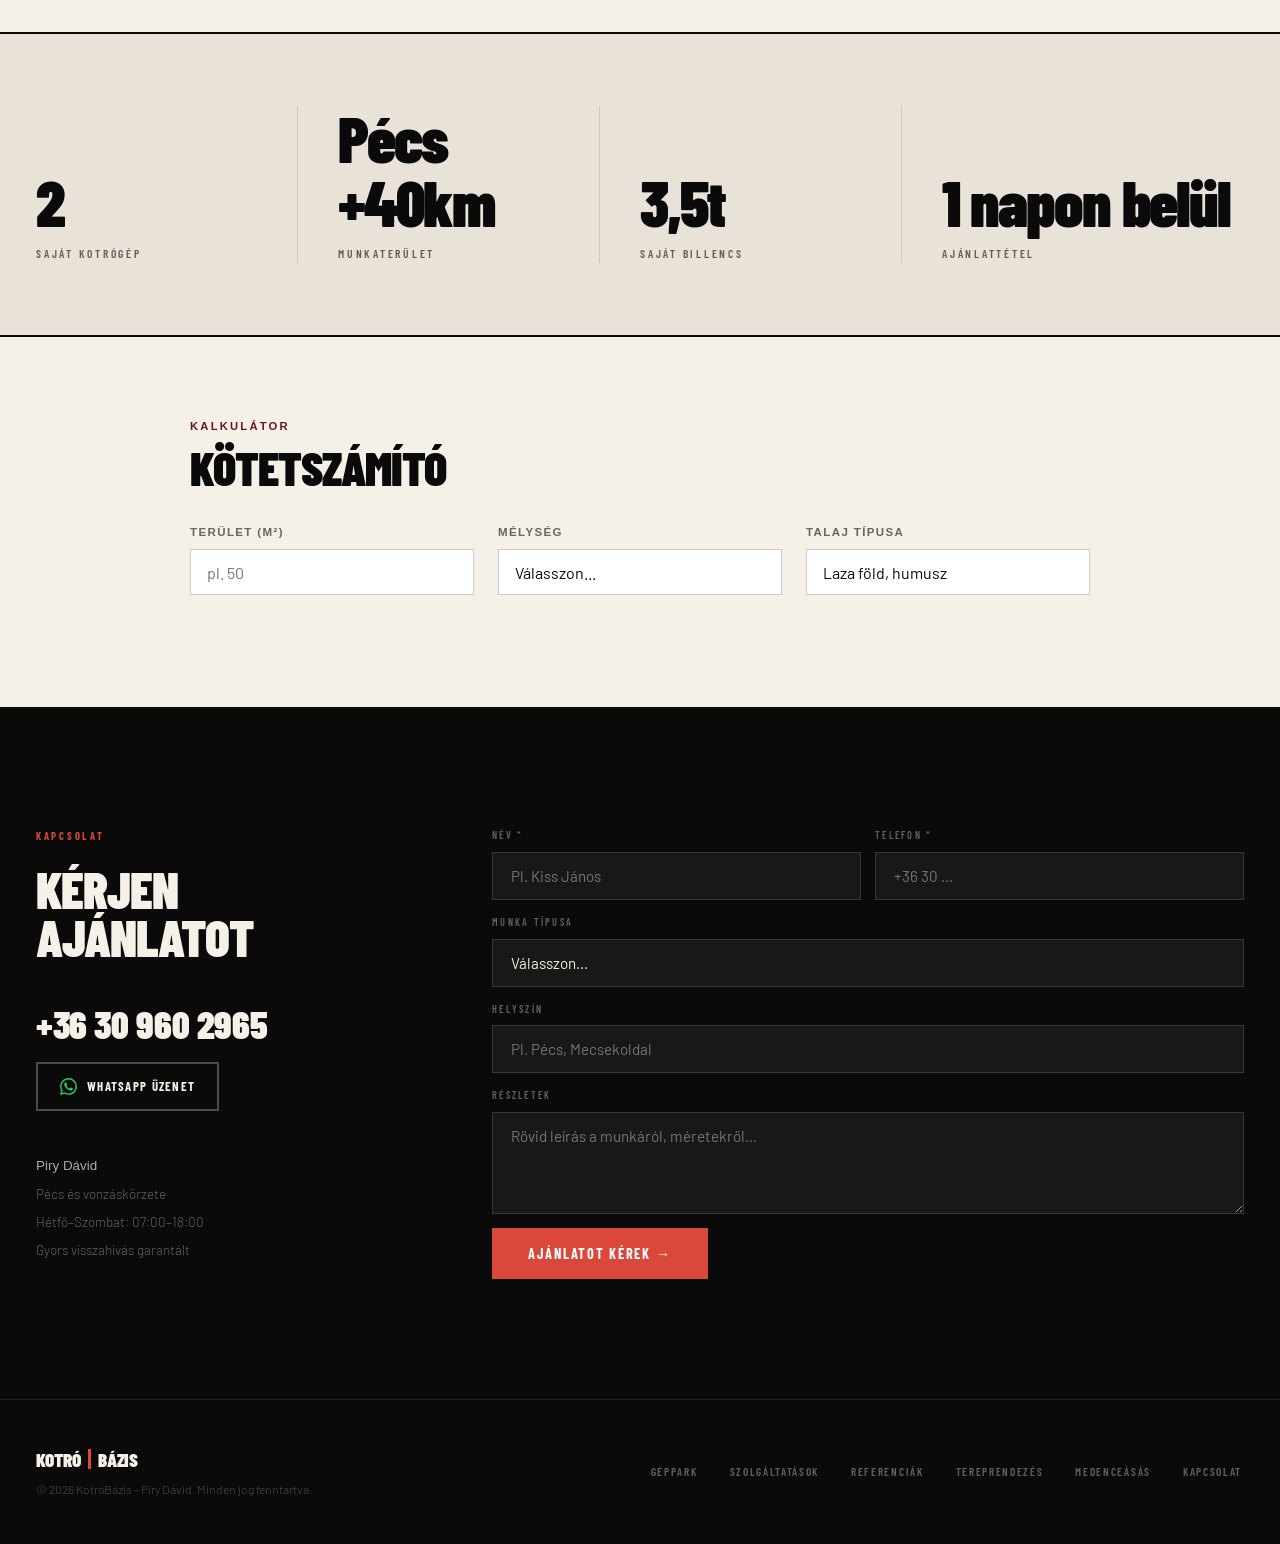
==== commit 31b255ae: "Dizajn-audit javitasok: a11y, mobil hivosav, token-tisztitas Fazis 1 - kritikus - mobil hivosav (.ca" ====
--- a/index.html
+++ b/index.html
@@ -277,7 +277,6 @@
     <div class="svc-grid reveal d2">
 
       <div class="svc-card">
-        <span class="svc-card__num">01</span>
         <svg class="svc-card__icon" viewBox="0 0 30 30" fill="none" stroke="currentColor" stroke-width="1.5">
           <path d="M4 26 L4 10 L15 4 L26 10 L26 26 Z"/>
           <rect x="11" y="18" width="8" height="8"/>
@@ -287,7 +286,6 @@
       </div>
 
       <div class="svc-card">
-        <span class="svc-card__num">02</span>
         <svg class="svc-card__icon" viewBox="0 0 30 30" fill="none" stroke="currentColor" stroke-width="1.5">
           <path d="M2 22 L8 14 L14 18 L20 10 L28 20"/>
           <line x1="2" y1="26" x2="28" y2="26"/>
@@ -297,7 +295,6 @@
       </div>
 
       <div class="svc-card">
-        <span class="svc-card__num">03</span>
         <svg class="svc-card__icon" viewBox="0 0 30 30" fill="none" stroke="currentColor" stroke-width="1.5">
           <ellipse cx="15" cy="20" rx="11" ry="6"/>
           <path d="M4 20 Q4 8 15 6 Q26 8 26 20"/>
@@ -307,7 +304,6 @@
       </div>
 
       <div class="svc-card">
-        <span class="svc-card__num">04</span>
         <svg class="svc-card__icon" viewBox="0 0 30 30" fill="none" stroke="currentColor" stroke-width="1.5">
           <path d="M6 26 L12 8 L22 8 L26 16 L20 22 L12 26 Z"/>
           <line x1="10" y1="22" x2="24" y2="10"/>
@@ -332,7 +328,6 @@
     <div class="svc-grid reveal d2">
 
       <div class="svc-card">
-        <span class="svc-card__num">05</span>
         <svg class="svc-card__icon" viewBox="0 0 30 30" fill="none" stroke="currentColor" stroke-width="1.5">
           <rect x="4" y="4" width="22" height="22" rx="0"/>
           <line x1="4" y1="14" x2="14" y2="14"/>
@@ -343,7 +338,6 @@
       </div>
 
       <div class="svc-card">
-        <span class="svc-card__num">06</span>
         <svg class="svc-card__icon" viewBox="0 0 30 30" fill="none" stroke="currentColor" stroke-width="1.5">
           <path d="M4 26 Q4 22 8 22 Q12 22 12 18 Q12 14 16 14 Q20 14 20 10"/>
           <circle cx="20" cy="8" r="2"/>
@@ -356,7 +350,6 @@
       </div>
 
       <div class="svc-card">
-        <span class="svc-card__num">07</span>
         <svg class="svc-card__icon" viewBox="0 0 30 30" fill="none" stroke="currentColor" stroke-width="1.5">
           <path d="M15 4 Q22 8 22 16 Q22 24 15 27 Q8 24 8 16 Q8 8 15 4Z"/>
           <path d="M15 27 L15 30"/>
@@ -546,7 +539,7 @@
 <!-- ══ CALCULATOR ════════════════════════════ -->
 <section id="kalkulator" style="background:#F5F0E8; padding:80px 5vw;">
   <div style="max-width:900px; margin:0 auto;">
-    <p style="color:#E8720C; font-size:0.7rem; font-weight:700;
+    <p style="color:var(--orange); font-size:0.7rem; font-weight:700;
        letter-spacing:0.2em; text-transform:uppercase; margin-bottom:0.5rem;">
       KALKULÁTOR
     </p>
@@ -620,51 +613,51 @@
 
       <div style="display:grid; grid-template-columns:1fr 1fr 1fr 1fr;
          gap:1.5rem; margin-bottom:1.5rem;">
-        <div style="border-left:3px solid #E8720C; padding-left:1rem;">
+        <div style="border-left:3px solid var(--orange); padding-left:1rem;">
           <div id="k-kobmeter" style="font-family:'Barlow Condensed',sans-serif;
-             font-size:2.5rem; font-weight:900; color:#E8720C;">—</div>
+             font-size:2.5rem; font-weight:900; color:var(--orange);">—</div>
           <div style="font-size:0.7rem; text-transform:uppercase;
-             letter-spacing:0.1em; color:#888; margin-top:0.25rem;">
+             letter-spacing:0.1em; color:var(--grey-txt); margin-top:0.25rem;">
              Köbméter</div>
         </div>
-        <div style="border-left:3px solid #E8720C; padding-left:1rem;">
+        <div style="border-left:3px solid var(--orange); padding-left:1rem;">
           <div id="k-ora" style="font-family:'Barlow Condensed',sans-serif;
              font-size:2.5rem; font-weight:900; color:#0A0A0A;">—</div>
           <div style="font-size:0.7rem; text-transform:uppercase;
-             letter-spacing:0.1em; color:#888; margin-top:0.25rem;">
+             letter-spacing:0.1em; color:var(--grey-txt); margin-top:0.25rem;">
              Becsült idő</div>
         </div>
-        <div style="border-left:3px solid #E8720C; padding-left:1rem;">
+        <div style="border-left:3px solid var(--orange); padding-left:1rem;">
           <div id="k-billencs" style="font-family:'Barlow Condensed',sans-serif;
              font-size:2.5rem; font-weight:900; color:#0A0A0A;">—</div>
           <div style="font-size:0.7rem; text-transform:uppercase;
-             letter-spacing:0.1em; color:#888; margin-top:0.25rem;">
+             letter-spacing:0.1em; color:var(--grey-txt); margin-top:0.25rem;">
              Billencs forduló</div>
         </div>
-        <div style="border-left:3px solid #E8720C; padding-left:1rem;">
+        <div style="border-left:3px solid var(--orange); padding-left:1rem;">
           <div id="k-gep" style="font-family:'Barlow Condensed',sans-serif;
              font-size:1.4rem; font-weight:900; color:#0A0A0A;
              line-height:1.2;">—</div>
           <div style="font-size:0.7rem; text-transform:uppercase;
-             letter-spacing:0.1em; color:#888; margin-top:0.25rem;">
+             letter-spacing:0.1em; color:var(--grey-txt); margin-top:0.25rem;">
              Ajánlott gép</div>
         </div>
       </div>
 
-      <div id="k-warning" style="display:none; color:#E8720C;
+      <div id="k-warning" style="display:none; color:var(--orange);
          font-size:0.85rem; margin-bottom:1rem;">
         ⚠ Ennél a mélységnél csak a VIO 57 alkalmazható
       </div>
 
-      <p style="color:#888; font-size:0.78rem; font-style:italic;
+      <p style="color:var(--grey-txt); font-size:0.78rem; font-style:italic;
          margin-bottom:1.5rem;">
         Tájékoztató becslés. A tényleges idő függ a helyszín
         körülményeitől és a talaj pontos állapotától.
         Pontos ajánlathoz hívjon minket.
       </p>
 
-      <a href="#kapcsolat" style="display:inline-block; background:#E8720C;
-         color:#000; font-family:'Barlow Condensed',sans-serif;
+      <a href="#kapcsolat" style="display:inline-block; background:var(--orange);
+         color:#fff; font-family:'Barlow Condensed',sans-serif;
          font-weight:700; font-size:1rem; letter-spacing:0.1em;
          text-transform:uppercase; padding:1rem 2rem;
          text-decoration:none;">
@@ -804,5 +797,17 @@
 </footer>
 
 <script src="js/main.js"></script>
+
+<!-- ══ MOBIL HÍVÓSÁV ═══════════════════════════ -->
+<div class="callbar" role="group" aria-label="Gyors kapcsolatfelvétel">
+  <a href="tel:+36309602965" class="callbar__btn callbar__btn--call">
+    <svg viewBox="0 0 24 24" aria-hidden="true"><path d="M6.62 10.79a15.05 15.05 0 006.59 6.59l2.2-2.2a1 1 0 011.02-.24 11.36 11.36 0 003.57.57 1 1 0 011 1V20a1 1 0 01-1 1A17 17 0 013 4a1 1 0 011-1h3.5a1 1 0 011 1c0 1.25.2 2.45.57 3.57a1 1 0 01-.25 1.02l-2.2 2.2z"/></svg>
+    Hívás
+  </a>
+  <a href="https://wa.me/36309602965?text=Hell%C3%B3%20D%C3%A1vid%2C%20f%C3%B6ldmunk%C3%A1t%20szeretn%C3%A9k%20k%C3%A9rni.%20" class="callbar__btn callbar__btn--wa" target="_blank" rel="noopener">
+    <svg viewBox="0 0 24 24" aria-hidden="true"><path d="M12.05 21.78h-.01a9.87 9.87 0 01-5.03-1.38l-.36-.21-3.74.98.99-3.65-.23-.37a9.86 9.86 0 01-1.51-5.26C2.16 5.44 6.6 1 12.05 1a9.85 9.85 0 019.88 9.9c0 5.44-4.44 9.88-9.88 9.88m8.41-18.3A11.82 11.82 0 0012.05 0C5.5 0 .16 5.34.16 11.89c0 2.1.55 4.14 1.59 5.95L.06 24l6.3-1.65a11.88 11.88 0 005.69 1.45c6.55 0 11.89-5.34 11.89-11.89a11.82 11.82 0 00-3.48-8.42z"/></svg>
+    WhatsApp
+  </a>
+</div>
 </body>
 </html>
--- a/css/style.css
+++ b/css/style.css
@@ -15,7 +15,8 @@
   --orange-lt:   #D9483B;   /* teglavoros - fekete szekciokra, 4.66:1 */
   --grey-lt:     #E8E2D8;   /* section variant */
   --grey-ph:     #C8C0B0;   /* photo placeholder */
-  --grey-txt:    #8A8278;   /* muted on off-white */
+  --grey-txt:    #6E6862;   /* muted on off-white - 4.85:1 */
+  --grey-txt-lt: #635D57;   /* muted on grey-lt   - 5.04:1 */
   --text:        #1A1A1A;
   --text-muted:  #6B6560;
   --border-ow:   rgba(10, 10, 10, 0.12);
@@ -324,8 +325,8 @@
   padding: 13px 0;
   white-space: nowrap;
   user-select: none;
-  border-top: 1px solid rgba(232,114,12,0.3);
-  border-bottom: 1px solid rgba(232,114,12,0.3);
+  border-top: 1px solid rgba(110,20,35,0.32);
+  border-bottom: 1px solid rgba(110,20,35,0.32);
 }
 .ticker__track {
   display: inline-flex;
@@ -498,10 +499,10 @@
 }
 .svc-a__ghost {
   position: absolute;
-  top: -20px; right: -10px;
+  top: -26px; right: 0;
   font-family: var(--font-d);
   font-weight: 900;
-  font-size: clamp(6rem, 16vw, 14rem);
+  font-size: clamp(4.5rem, 12vw, 10.5rem);
   text-transform: uppercase;
   letter-spacing: -0.04em;
   color: rgba(255,255,255,0.04);
@@ -527,10 +528,10 @@
 }
 .svc-b__ghost {
   position: absolute;
-  top: -20px; right: -10px;
+  top: -26px; right: 0;
   font-family: var(--font-d);
   font-weight: 900;
-  font-size: clamp(6rem, 16vw, 14rem);
+  font-size: clamp(4.5rem, 12vw, 10.5rem);
   text-transform: uppercase;
   letter-spacing: -0.04em;
   color: rgba(10,10,10,0.05);
@@ -570,15 +571,7 @@
   transition: width var(--ts);
 }
 .svc-card:hover::before { width: 100%; }
-.svc-card__num {
-  font-family: var(--font-d);
-  font-weight: 600;
-  font-size: 0.6rem;
-  letter-spacing: 0.24em;
-  display: block;
-  margin-bottom: 20px;
-  opacity: 0.28;
-}
+
 .svc-card__icon {
   width: 30px; height: 30px;
   color: var(--orange);
@@ -694,7 +687,7 @@
 }
 .refs__empty {
   column-span: all;
-  padding: 60px 0;
+  padding: 64px 0 8px;
   text-align: center;
   color: var(--grey-txt);
   font-weight: 300;
@@ -703,6 +696,18 @@
   align-items: center;
   gap: 14px;
 }
+.refs__empty p { max-width: 46ch; font-size: 0.95rem; line-height: 1.7; }
+.refs__empty p strong {
+  display: block;
+  font-family: var(--font-d);
+  font-weight: 900;
+  font-size: 1.5rem;
+  text-transform: uppercase;
+  letter-spacing: -0.01em;
+  color: var(--black);
+  margin-bottom: 2px;
+}
+.refs__empty .btn { margin-top: 10px; }
 
 /* ═══════════════════════════════════════════
    TRUST BAR – 4 stats
@@ -721,6 +726,8 @@
   padding: 0 40px 0 0;
   margin-right: 40px;
   border-right: 1px solid var(--border-ow);
+  display: grid;
+  grid-template-rows: 1fr auto;
 }
 .trust__item:last-child {
   padding-right: 0;
@@ -736,11 +743,12 @@
   line-height: 1;
   margin-bottom: 10px;
   display: block;
+  align-self: end;
 }
 .trust__label {
   font-family: var(--font-d);
   font-weight: 600;
-  font-size: 0.62rem;
+  font-size: 0.72rem;
   letter-spacing: 0.24em;
   text-transform: uppercase;
   color: var(--grey-txt);
@@ -782,8 +790,9 @@
   display: inline-flex;
   align-items: center;
   gap: 10px;
-  background: #25D366;
-  color: #fff;
+  background: transparent;
+  border: 2px solid rgba(245,240,232,0.28);
+  color: var(--ow);
   font-family: var(--font-d);
   font-weight: 700;
   font-size: 0.8rem;
@@ -793,7 +802,8 @@
   margin-bottom: 40px;
   transition: background var(--t);
 }
-.contact__wa:hover { background: #128C7E; }
+.contact__wa:hover { border-color: var(--orange); background: rgba(245,240,232,0.06); }
+.contact__wa svg { fill: #25D366; }
 .contact__meta {
   font-size: 0.84rem;
   color: rgba(245,240,232,0.38);
@@ -963,7 +973,7 @@
   inset: 0;
   background: repeating-linear-gradient(
     -52deg, transparent 0, transparent 80px,
-    rgba(232,114,12,0.035) 80px, rgba(232,114,12,0.035) 81px
+    rgba(110,20,35,0.05) 80px, rgba(110,20,35,0.05) 81px
   );
   pointer-events: none;
 }
@@ -1078,7 +1088,7 @@
 .adm-nav { position: sticky; top: 0; z-index: 100; height: 62px; background: #161616; border-bottom: 1px solid rgba(255,255,255,0.07); display: flex; align-items: center; justify-content: space-between; padding: 0 32px; }
 .adm-nav__logo { font-family: var(--font-d); font-weight: 900; font-size: 1.1rem; letter-spacing: 0.08em; text-transform: uppercase; }
 .adm-nav__logo .sep { color: var(--orange); }
-.adm-nav__badge { font-family: var(--font-d); font-size: 0.65rem; letter-spacing: 0.2em; text-transform: uppercase; color: var(--orange); background: rgba(232,114,12,0.12); padding: 3px 10px; border: 1px solid rgba(232,114,12,0.25); }
+.adm-nav__badge { font-family: var(--font-d); font-size: 0.65rem; letter-spacing: 0.2em; text-transform: uppercase; color: var(--orange); background: rgba(217,72,59,0.14); padding: 3px 10px; border: 1px solid rgba(217,72,59,0.3); }
 .adm-nav__right { display: flex; align-items: center; gap: 16px; }
 .btn-logout { background: none; border: 1px solid rgba(255,255,255,0.07); color: #999; font-family: var(--font-d); font-weight: 600; font-size: 0.72rem; letter-spacing: 0.12em; text-transform: uppercase; padding: 8px 16px; cursor: pointer; transition: border-color 0.22s ease, color 0.22s ease; }
 .btn-logout:hover { border-color: var(--orange); color: var(--orange); }
@@ -1198,3 +1208,117 @@
   --orange:    #D9483B;
   --orange-dk: #E2564A;
 }
+
+/* ═══════════════════════════════════════════
+   DIZÁJN-AUDIT JAVÍTÁSOK — 2026-09
+   Mért hibákra: tap-target <44px, kontraszt,
+   mobil hívósáv, fókuszgyűrű, szövegméret.
+═══════════════════════════════════════════ */
+
+/* — Halvány szöveg a világosszürke szekciókban (5,04:1) — */
+.trust,
+.svc-b,
+.cmp-section { --grey-txt: var(--grey-txt-lt); }
+
+/* — Tap-targetek: mind ≥44px — */
+.nav__phone {
+  display: inline-flex; align-items: center;
+  min-height: 44px; padding: 0 6px;
+}
+.nav__burger { width: 44px; height: 44px; }
+.hero__panel-phone,
+.contact__phone {
+  min-height: 44px;
+  display: flex; align-items: center;
+}
+.btn--link {
+  display: inline-flex; align-items: center;
+  min-height: 44px;
+}
+.footer__links a {
+  display: inline-flex; align-items: center;
+  min-height: 44px; padding: 0 2px;
+}
+.sidebar-phone {
+  display: inline-flex; align-items: center;
+  min-height: 44px;
+}
+.nav__logo { min-height: 44px; display: inline-flex; align-items: center; }
+
+/* — Látható fókuszgyűrű mindenhol — */
+a:focus-visible,
+button:focus-visible,
+input:focus-visible,
+select:focus-visible,
+textarea:focus-visible {
+  outline: 3px solid var(--orange);
+  outline-offset: 3px;
+  border-radius: 1px;
+}
+.svc-a a:focus-visible, .contact a:focus-visible, .footer a:focus-visible,
+.nav.scrolled a:focus-visible, .callbar a:focus-visible {
+  outline-color: var(--orange-lt);
+}
+
+/* — Mobil hívósáv: a telefonszám sosem tűnik el — */
+.callbar { display: none; }
+@media (max-width: 820px) {
+  .callbar {
+    display: grid;
+    grid-template-columns: 1fr 1fr;
+    position: fixed; left: 0; right: 0; bottom: 0;
+    z-index: 999;
+    background: var(--black);
+    border-top: 2px solid var(--orange-lt);
+    padding-bottom: env(safe-area-inset-bottom, 0px);
+  }
+  .callbar__btn {
+    display: flex; align-items: center; justify-content: center;
+    gap: 9px; min-height: 56px;
+    font-family: var(--font-d); font-weight: 900;
+    font-size: 0.94rem; letter-spacing: 0.1em; text-transform: uppercase;
+  }
+  .callbar__btn--call { background: var(--orange-lt); color: var(--black); }
+  .callbar__btn--wa   { color: var(--ow); }
+  .callbar__btn svg { width: 20px; height: 20px; }
+  .callbar__btn--call svg { fill: var(--black); }
+  .callbar__btn--wa svg   { fill: #25D366; }
+
+  /* a lebegő gomb feleslegessé válik és rátakart a fő CTA-ra */
+  .wa-float { display: none; }
+  body { padding-bottom: 56px; }
+
+  /* a telefonszám a hívósávba költözött – a navban 3 sorba tört */
+  .nav__phone { display: none; }
+  .nav .btn--solid {
+    white-space: nowrap;
+    font-size: 0.72rem;
+    padding: 11px 14px;
+    min-height: 44px;
+    display: inline-flex; align-items: center;
+  }
+
+  /* — Olvasható törzsszöveg telefonon — */
+  .svc-card__desc,
+  .machine-row__desc,
+  .contact__meta,
+  .refs__empty p,
+  .form-ctrl,
+  .sidebar-box p { font-size: 1rem; line-height: 1.6; }
+  .machine-row__cat,
+  .trust__label,
+  .label { font-size: 0.76rem; }
+}
+
+/* — Fotó-helyőrző felirat a szürke placeholderen (4,6:1) — */
+.hero__photo-ph,
+.machine-row__photo-ph { color: #4C4741; }
+
+/* — Maradék tap-targetek — */
+.nav__burger {
+  width: 44px; height: 44px;
+  flex: 0 0 44px;          /* .nav__right flex-item volt: 32px-re zsugorodott */
+  align-items: center; justify-content: center;
+}
+.form-ctrl, select.form-ctrl { min-height: 46px; }
+#kalkulator select, #kalkulator input { min-height: 46px; }
